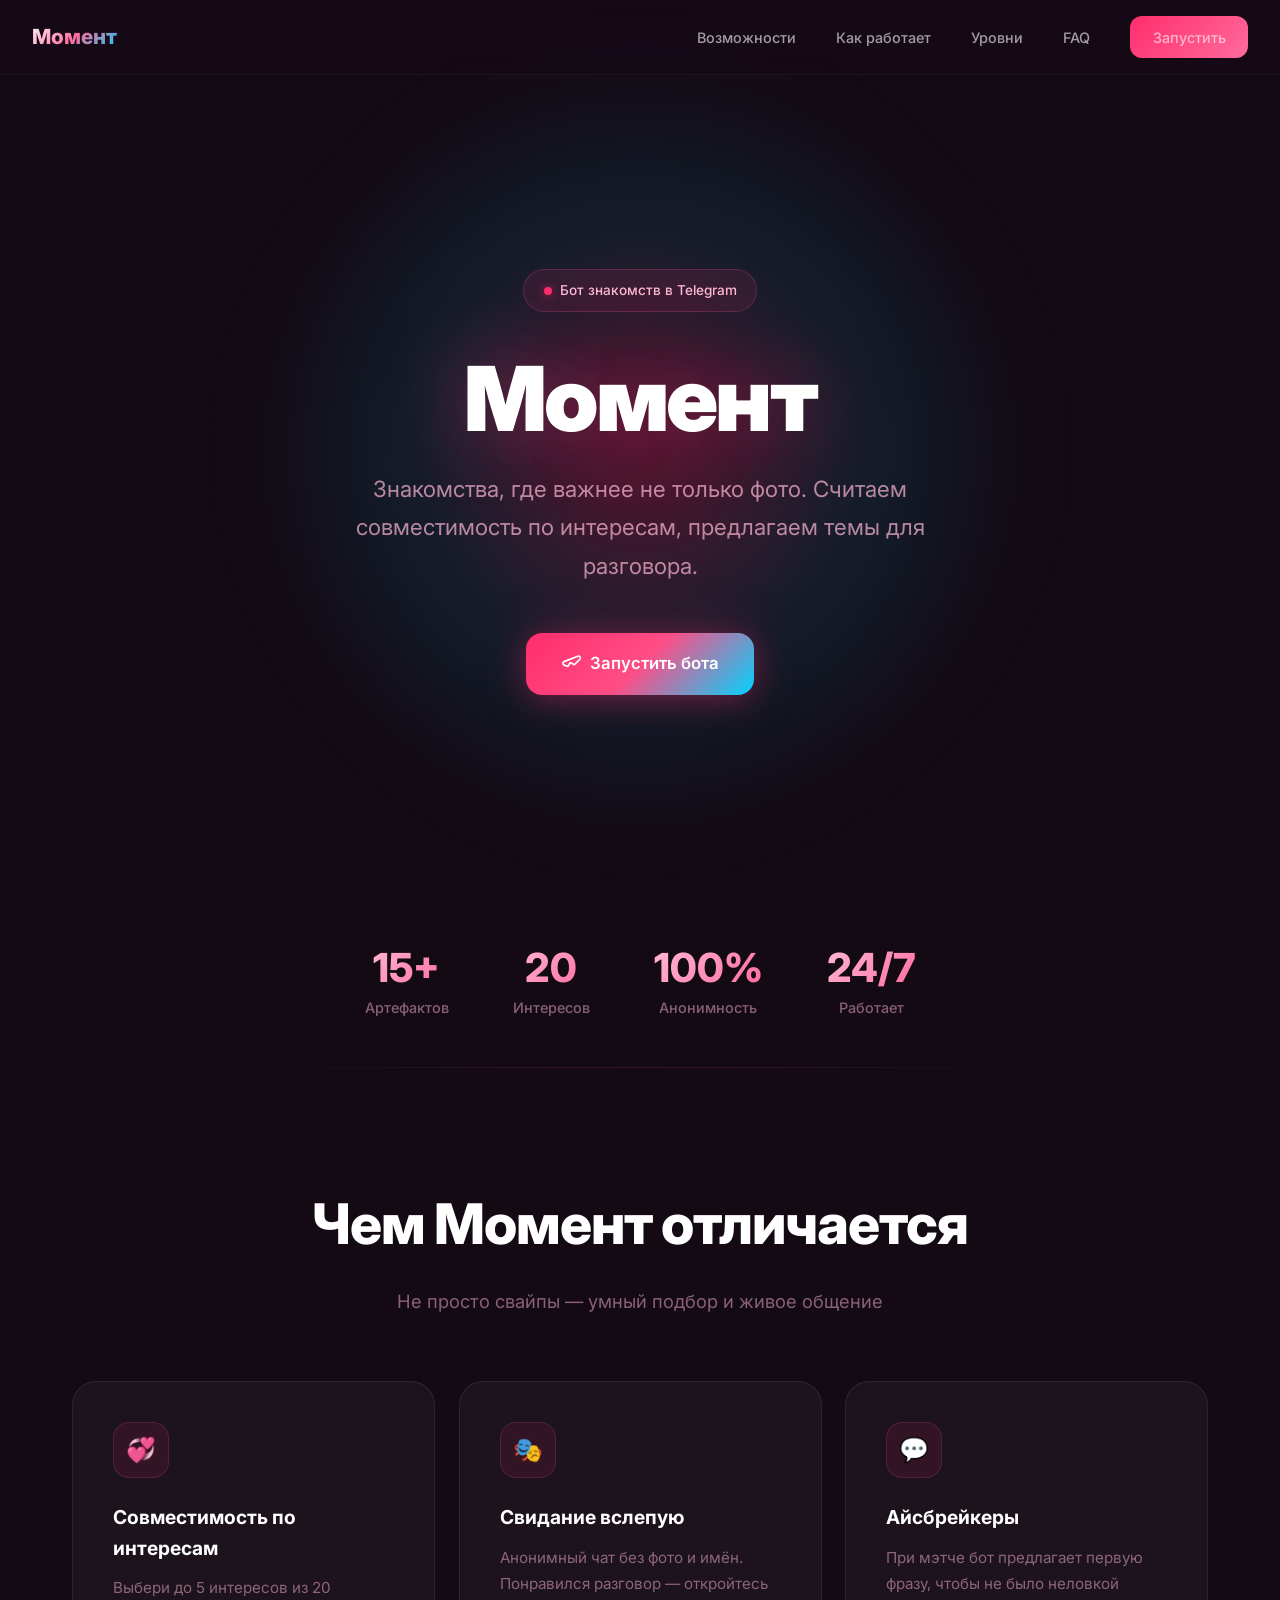
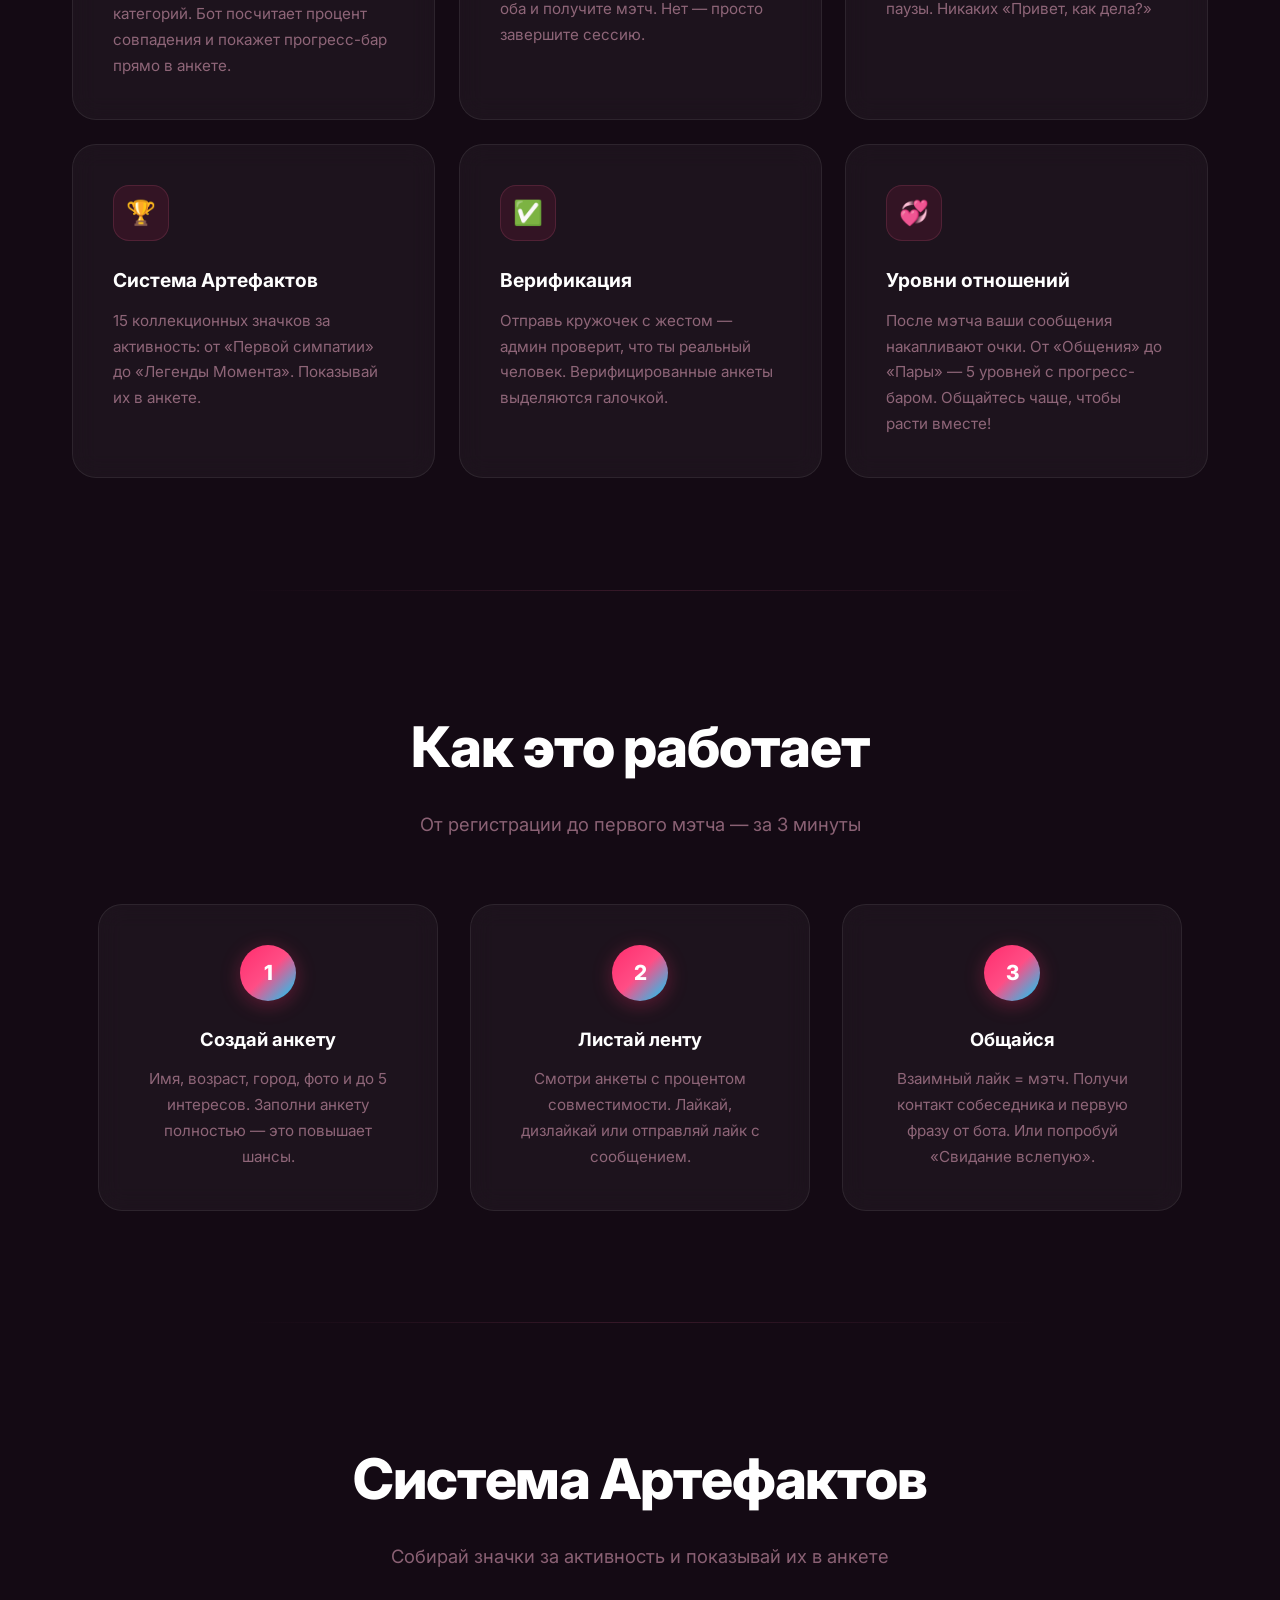
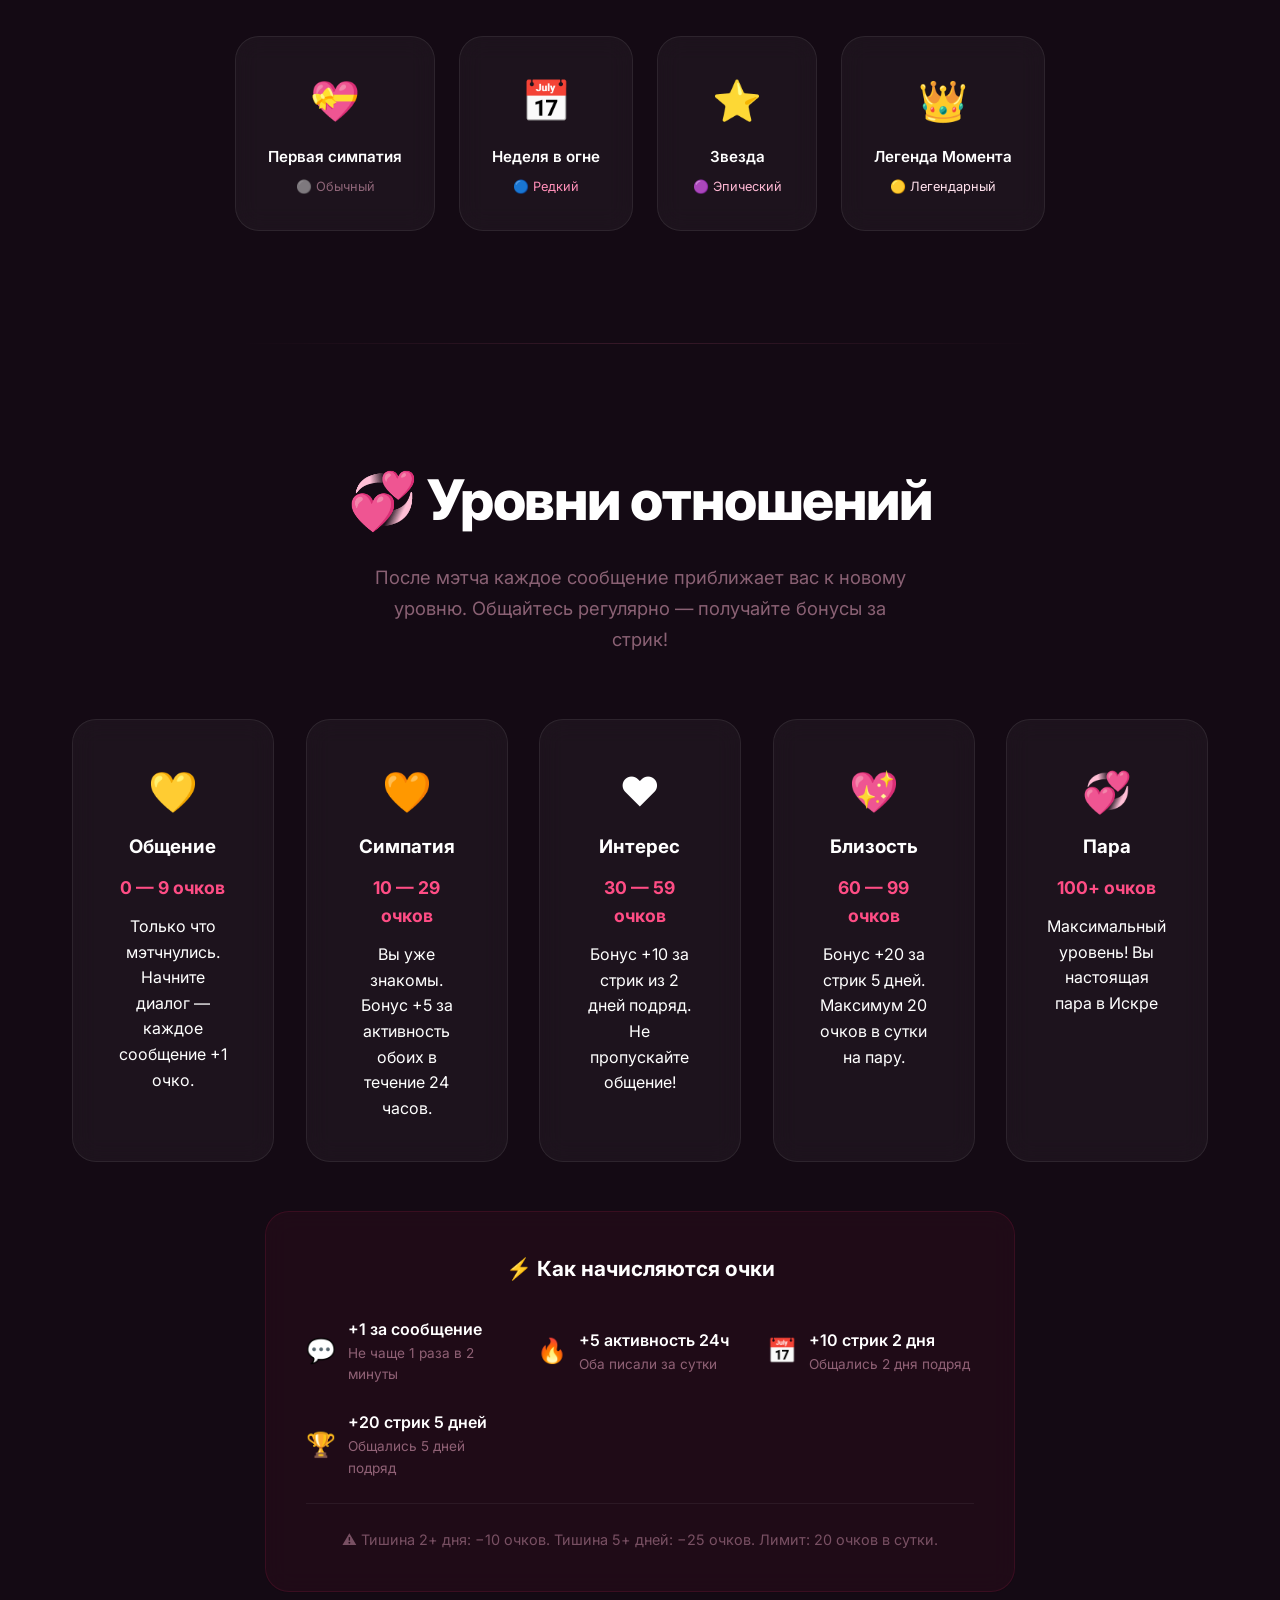
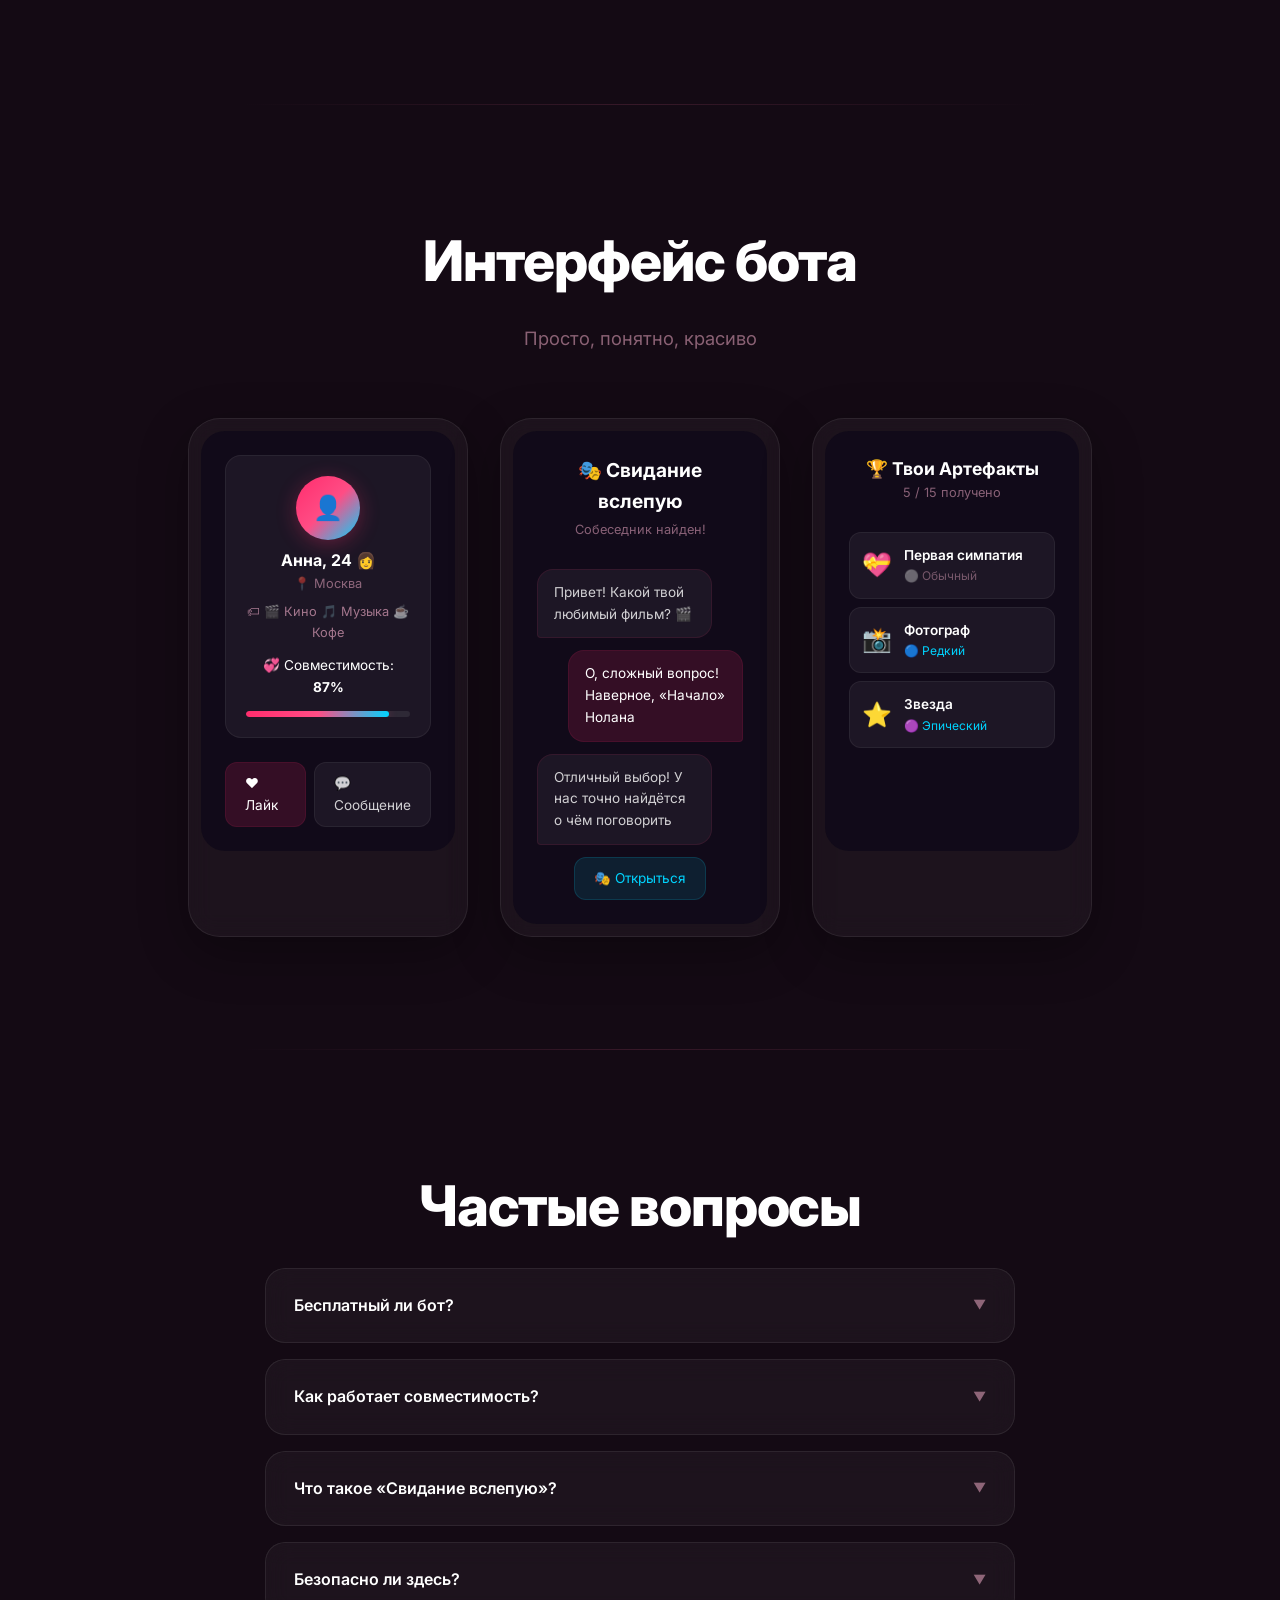
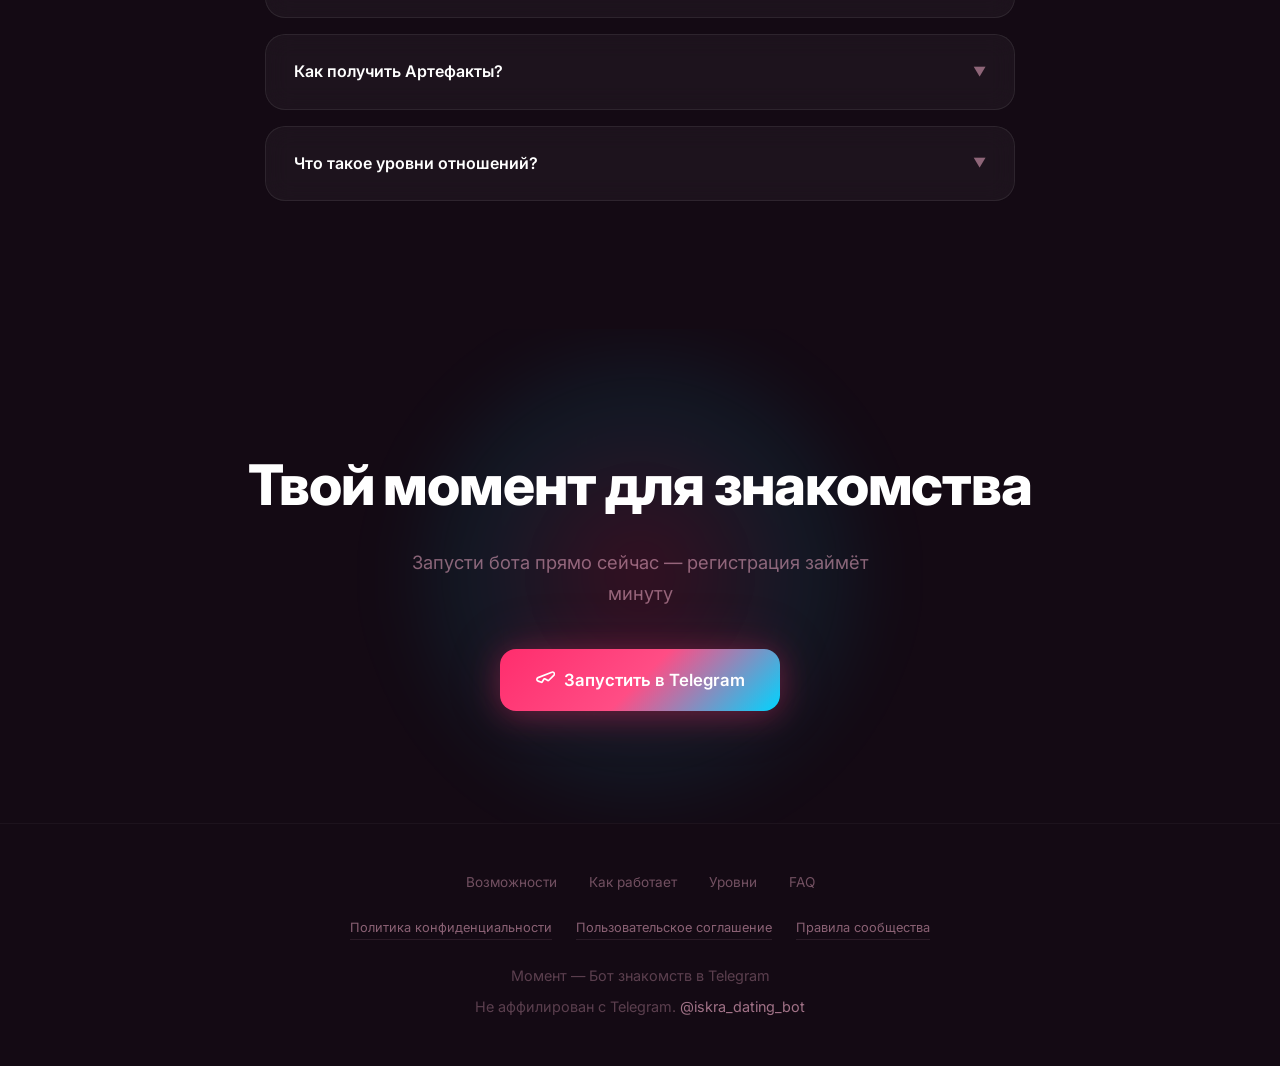
==== index.html @ 16ec2799 "Add files via upload" ====
<!DOCTYPE html>
<html lang="ru">
<head>
    <meta charset="UTF-8">
    <meta name="viewport" content="width=device-width, initial-scale=1.0">
    <title>Момент — Бот знакомств в Telegram</title>
    <link rel="preconnect" href="https://fonts.googleapis.com">
    <link href="https://fonts.googleapis.com/css2?family=Inter:wght@300;400;500;600;700;800;900&display=swap" rel="stylesheet">
    <style>
        * { margin: 0; padding: 0; box-sizing: border-box; }

        html { scroll-behavior: smooth; }

        body {
            font-family: 'Inter', -apple-system, BlinkMacSystemFont, sans-serif;
            background: #140a14;
            color: #fff;
            line-height: 1.6;
            overflow-x: hidden;
            -webkit-font-smoothing: antialiased;
            -moz-osx-font-smoothing: grayscale;
        }

        /* ===== NAVBAR ===== */
        .navbar {
            position: fixed;
            top: 0; left: 0; right: 0;
            z-index: 1000;
            padding: 1rem 2rem;
            display: flex;
            align-items: center;
            justify-content: space-between;
            backdrop-filter: blur(12px) saturate(180%);
            -webkit-backdrop-filter: blur(12px) saturate(180%);
            background: rgba(20, 10, 20, 0.6);
            border-bottom: 1px solid rgba(255,255,255,0.04);
            transition: all 0.4s ease;
        }
        .navbar.scrolled {
            background: rgba(20, 10, 20, 0.9);
        }
        .nav-logo {
            font-weight: 800;
            font-size: 1.3rem;
            background: linear-gradient(135deg, #fff 0%, #ff6b9d 50%, #00d4ff 100%);
            -webkit-background-clip: text;
            -webkit-text-fill-color: transparent;
            background-clip: text;
        }
        .nav-links {
            display: flex;
            gap: 2.5rem;
            align-items: center;
        }
        .nav-links a {
            color: rgba(255,255,255,0.6);
            text-decoration: none;
            font-size: 0.9rem;
            font-weight: 500;
            transition: color 0.3s ease;
            position: relative;
        }
        .nav-links a:hover {
            color: #ff6b9d;
        }
        .nav-links a::after {
            content: '';
            position: absolute;
            bottom: -4px; left: 0;
            width: 0; height: 1.5px;
            background: linear-gradient(90deg, #ff2d6d, #00d4ff);
            transition: width 0.3s ease;
        }
        .nav-links a:hover::after {
            width: 100%;
        }
        .nav-cta {
            padding: 0.6rem 1.4rem;
            border-radius: 12px;
            background: linear-gradient(135deg, #ff2d6d, #ff6b9d);
            color: #fff;
            font-weight: 600;
            font-size: 0.85rem;
            text-decoration: none;
            transition: all 0.3s ease;
            border: none;
        }
        .nav-cta:hover {
            transform: translateY(-1px);
            box-shadow: 0 4px 20px rgba(255,45,109,0.4);
        }

        /* ===== BACKGROUND ORBS ===== */
        /* ===== HERO ===== */
        .hero {
            min-height: 100vh;
            display: flex;
            flex-direction: column;
            align-items: center;
            justify-content: center;
            text-align: center;
            padding: 8rem 2rem 4rem;
            position: relative;
            z-index: 2;
        }
        .hero-glow {
            position: absolute;
            top: 50%; left: 50%;
            transform: translate(-50%, -50%);
            width: 800px; height: 800px;
            background: radial-gradient(circle, rgba(255,45,109,0.3) 0%, rgba(0,212,255,0.1) 40%, transparent 70%);
            filter: blur(40px);
            pointer-events: none;
            z-index: 0;
            animation: heroGlowPulse 8s ease-in-out infinite;
        }
        @keyframes heroGlowPulse {
            0%, 100% { opacity: 0.8; }
            50% { opacity: 1; }
        }
        .hero-content { position: relative; z-index: 1; max-width: 850px; }

        .badge {
            display: inline-flex;
            align-items: center;
            gap: 0.5rem;
            background: rgba(255,45,109,0.1);
            border: 1px solid rgba(255,107,157,0.2);
            color: #ffb8d4;
            padding: 0.6rem 1.2rem;
            border-radius: 100px;
            font-size: 0.85rem;
            font-weight: 500;
            margin-bottom: 2.5rem;
            animation: fadeInDown 0.8s ease;
            backdrop-filter: blur(10px);
        }
        .badge-dot {
            width: 8px; height: 8px;
            background: #ff2d6d;
            border-radius: 50%;
            animation: pulse 2s infinite;
            box-shadow: 0 0 10px rgba(255,45,109,0.6);
        }
        @keyframes pulse {
            0%, 100% { opacity: 1; transform: scale(1); }
            50% { opacity: 0.5; transform: scale(1.3); }
        }

        .hero h1 {
            font-size: clamp(3rem, 7vw, 6rem);
            font-weight: 900;
            line-height: 1.05;
            margin-bottom: 1.5rem;
            color: #fff;
            letter-spacing: -0.03em;
            animation: fadeInUp 0.8s ease 0.2s both;
            text-shadow: 0 0 80px rgba(255,45,109,0.4), 0 0 120px rgba(0,212,255,0.15);
        }
        .hero p {
            font-size: clamp(1.1rem, 2.5vw, 1.4rem);
            color: rgba(255,184,212,0.7);
            max-width: 600px;
            margin: 0 auto 3rem;
            animation: fadeInUp 0.8s ease 0.4s both;
            font-weight: 400;
            line-height: 1.7;
        }

        .cta-group {
            display: flex;
            gap: 1rem;
            justify-content: center;
            flex-wrap: wrap;
            animation: fadeInUp 0.8s ease 0.6s both;
        }

        .btn {
            display: inline-flex;
            align-items: center;
            gap: 0.6rem;
            padding: 1.1rem 2.2rem;
            border-radius: 16px;
            font-size: 1.05rem;
            font-weight: 600;
            text-decoration: none;
            transition: all 0.4s cubic-bezier(0.4, 0, 0.2, 1);
            cursor: pointer;
            border: none;
            position: relative;
            overflow: hidden;
        }
        .btn-primary {
            background: linear-gradient(135deg, #ff2d6d, #ff4d85, #00d4ff);
            color: #fff;
            box-shadow: 0 4px 30px rgba(255,45,109,0.3), 0 0 60px rgba(255,45,109,0.15);
        }
        .btn-primary:hover {
            transform: translateY(-3px) scale(1.02);
            box-shadow: 0 8px 40px rgba(255,45,109,0.5), 0 0 80px rgba(255,107,157,0.25), 0 0 120px rgba(255,143,184,0.1);
        }
        .btn-primary:active {
            transform: translateY(-1px) scale(0.98);
        }
        .btn-secondary {
            background: rgba(255,255,255,0.04);
            color: #fff;
            border: 1px solid rgba(255,255,255,0.08);
            backdrop-filter: blur(10px);
        }
        .btn-secondary:hover {
            background: rgba(255,45,109,0.1);
            border-color: rgba(255,45,109,0.25);
            transform: translateY(-2px);
            box-shadow: 0 4px 20px rgba(255,45,109,0.15);
        }

        /* ===== STATS BAR ===== */
        .stats-bar {
            display: flex;
            justify-content: center;
            gap: 4rem;
            padding: 3rem 2rem;
            position: relative;
            z-index: 2;
            flex-wrap: wrap;
        }
        .stat-item { text-align: center; }
        .stat-num {
            font-size: 2.5rem;
            font-weight: 800;
            color: #fff;
            line-height: 1;
            background: linear-gradient(135deg, #ffb8d4 0%, #ff6b9d 100%);
            -webkit-background-clip: text;
            -webkit-text-fill-color: transparent;
            background-clip: text;
        }
        .stat-label { 
            color: rgba(255,184,212,0.5); 
            font-size: 0.9rem; 
            margin-top: 0.5rem;
            font-weight: 500;
        }

        /* ===== SECTIONS ===== */
        .section {
            contain: layout style; 
            padding: 7rem 2rem; 
            max-width: 1200px; 
            margin: 0 auto; 
            position: relative;
            z-index: 2;
        }
        .section-divider {
            height: 1px;
            background: linear-gradient(90deg, transparent, rgba(255,107,157,0.15), transparent);
            margin: 0 auto;
            max-width: 800px;
        }

        .section-title {
            text-align: center;
            font-size: clamp(2rem, 4.5vw, 3.5rem);
            font-weight: 800;
            margin-bottom: 1rem;
            color: #fff;
            letter-spacing: -0.02em;
        }
        .section-subtitle {
            text-align: center;
            color: rgba(255,184,212,0.5);
            font-size: 1.15rem;
            max-width: 550px;
            margin: 0 auto 4rem;
            font-weight: 400;
            line-height: 1.7;
        }

        /* ===== FEATURE CARDS ===== */
        .features-grid {
            display: grid;
            grid-template-columns: repeat(auto-fit, minmax(320px, 1fr));
            gap: 1.5rem;
        }
        .feature-card {
            will-change: transform;
            transform: translateZ(0);
            background: rgba(255,255,255,0.04);
            border: 1px solid rgba(255,255,255,0.08);
            border-radius: 24px;
            padding: 2.5rem;
            transition: all 0.5s cubic-bezier(0.4, 0, 0.2, 1);
            backdrop-filter: blur(12px);
            -webkit-backdrop-filter: blur(12px);
            position: relative;
            overflow: hidden;
        }
        .feature-card::before {
            content: '';
            position: absolute;
            top: 0; left: 0; right: 0;
            height: 1px;
            background: linear-gradient(90deg, transparent, rgba(255,107,157,0.3), transparent);
            opacity: 0;
            transition: opacity 0.5s ease;
        }
        .feature-card:hover {
            background: rgba(255,255,255,0.06);
            border-color: rgba(255,107,157,0.2);
            transform: translateY(-8px);
            box-shadow: 0 12px 40px rgba(0,0,0,0.25);
        }
        .feature-card:hover::before {
            opacity: 1;
        }
        .feature-icon {
            width: 56px; height: 56px;
            border-radius: 16px;
            display: flex;
            align-items: center;
            justify-content: center;
            font-size: 1.5rem;
            margin-bottom: 1.5rem;
            background: rgba(255,45,109,0.1);
            border: 1px solid rgba(255,107,157,0.15);
        }
        .feature-card h3 {
            font-size: 1.2rem;
            font-weight: 700;
            margin-bottom: 0.75rem;
            color: #fff;
        }
        .feature-card p { 
            color: rgba(255,184,212,0.5); 
            font-size: 0.95rem; 
            line-height: 1.7;
        }

        /* ===== STEPS ===== */
        .steps {
            display: flex;
            gap: 2rem;
            justify-content: center;
            flex-wrap: wrap;
            margin-top: 2rem;
        }
        .step {
            will-change: transform;
            transform: translateZ(0);
            flex: 1;
            min-width: 280px;
            max-width: 340px;
            text-align: center;
            padding: 2.5rem;
            background: rgba(255,255,255,0.04);
            border: 1px solid rgba(255,255,255,0.08);
            border-radius: 24px;
            backdrop-filter: blur(12px);
            -webkit-backdrop-filter: blur(12px);
            transition: all 0.5s cubic-bezier(0.4, 0, 0.2, 1);
        }
        .step:hover {
            transform: translateY(-6px);
            border-color: rgba(255,107,157,0.2);
            box-shadow: 0 12px 40px rgba(0,0,0,0.2);
        }
        .step-num {
            width: 56px; height: 56px;
            border-radius: 50%;
            background: linear-gradient(135deg, #ff2d6d, #ff4d85, #00d4ff);
            display: flex;
            align-items: center;
            justify-content: center;
            font-weight: 800;
            font-size: 1.3rem;
            margin: 0 auto 1.5rem;
            color: #fff;
            box-shadow: 0 4px 20px rgba(255,45,109,0.3);
        }
        .step h3 { 
            font-size: 1.15rem; 
            margin-bottom: 0.75rem; 
            color: #fff;
            font-weight: 700;
        }
        .step p { 
            color: rgba(255,184,212,0.5); 
            font-size: 0.95rem;
            line-height: 1.7;
        }

        /* ===== BADGES SHOWCASE ===== */
        .badges-showcase {
            display: flex;
            gap: 1.5rem;
            justify-content: center;
            flex-wrap: wrap;
            margin-top: 2rem;
        }
        .badge-item {
            will-change: transform;
            transform: translateZ(0);
            background: rgba(255,255,255,0.04);
            border: 1px solid rgba(255,255,255,0.08);
            border-radius: 24px;
            padding: 2rem;
            text-align: center;
            min-width: 160px;
            transition: all 0.5s cubic-bezier(0.4, 0, 0.2, 1);
            backdrop-filter: blur(12px);
            -webkit-backdrop-filter: blur(12px);
        }
        .badge-item:hover { 
            transform: scale(1.05) translateY(-4px); 
            border-color: rgba(255,45,109,0.25);
            box-shadow: 0 10px 30px rgba(0,0,0,0.2);
        }
        .badge-emoji { font-size: 2.5rem; margin-bottom: 0.75rem; }
        .badge-name { font-weight: 600; font-size: 0.95rem; color: #fff; }
        .badge-rarity {
            font-size: 0.8rem;
            margin-top: 0.5rem;
        }
        .r-common { color: rgba(255,184,212,0.5); }
        .r-rare { color: #ff8fb8; }
        .r-epic { color: #ffb8d4; }
        .r-legendary { color: #ffe0ec; }

        /* ===== LEVELS CARDS ===== */
        .level-card {
            will-change: transform;
            transform: translateZ(0);
            background: rgba(255,255,255,0.04);
            border: 1px solid rgba(255,255,255,0.08);
            border-radius: 24px;
            padding: 2.5rem;
            text-align: center;
            flex: 1;
            min-width: 200px;
            max-width: 220px;
            backdrop-filter: blur(12px);
            -webkit-backdrop-filter: blur(12px);
            transition: all 0.5s cubic-bezier(0.4, 0, 0.2, 1);
        }
        .level-card:hover {
            transform: translateY(-6px);
            border-color: rgba(255,107,157,0.2);
            box-shadow: 0 12px 40px rgba(0,0,0,0.2);
        }
        .level-points {
            color: #ff4d85;
            font-weight: 700;
            font-size: 1.1rem;
            margin: 0.75rem 0;
        }

        /* ===== POINTS INFO BOX ===== */
        .points-box {
            max-width: 750px;
            margin: 3rem auto 0;
            background: rgba(255,45,109,0.05);
            border: 1px solid rgba(255,45,109,0.12);
            border-radius: 24px;
            padding: 2.5rem;
            backdrop-filter: blur(12px);
            -webkit-backdrop-filter: blur(12px);
        }
        .points-box h3 {
            text-align: center;
            margin-bottom: 2rem;
            color: #fff;
            font-size: 1.3rem;
        }
        .points-grid {
            display: grid;
            grid-template-columns: repeat(auto-fit, minmax(200px, 1fr));
            gap: 1.5rem;
        }
        .point-item {
            display: flex;
            align-items: center;
            gap: 0.75rem;
        }
        .point-item span { font-size: 1.5rem; }
        .point-item div div:first-child { font-weight: 600; color: #fff; }
        .point-item div div:last-child { color: rgba(255,184,212,0.5); font-size: 0.85rem; }
        .points-warning {
            margin-top: 1.5rem;
            padding-top: 1.5rem;
            border-top: 1px solid rgba(255,255,255,0.06);
            text-align: center;
            color: rgba(255,184,212,0.4);
            font-size: 0.9rem;
        }

        /* ===== SCREENSHOTS ===== */
        .screenshots {
            display: flex;
            gap: 2rem;
            justify-content: center;
            flex-wrap: wrap;
            margin-top: 3rem;
        }
        .phone-mockup {
            will-change: transform;
            transform: translateZ(0);
            width: 280px;
            background: rgba(255,255,255,0.04);
            border-radius: 32px;
            padding: 12px;
            border: 1px solid rgba(255,255,255,0.08);
            box-shadow: 0 16px 50px rgba(0,0,0,0.3);
            backdrop-filter: blur(12px);
            -webkit-backdrop-filter: blur(12px);
            transition: all 0.5s cubic-bezier(0.4, 0, 0.2, 1);
        }
        .phone-mockup:hover {
            transform: translateY(-10px);
            box-shadow: 0 20px 60px rgba(0,0,0,0.3);
        }
        .phone-screen {
            background: rgba(10,5,24,0.6);
            border-radius: 24px;
            padding: 1.5rem;
            min-height: 420px;
            display: flex;
            flex-direction: column;
            gap: 0.75rem;
        }
        .chat-bubble {
            background: rgba(255,45,109,0.15);
            border-radius: 16px 16px 4px 16px;
            padding: 0.75rem 1rem;
            font-size: 0.85rem;
            max-width: 85%;
            align-self: flex-end;
            color: #fff;
            border: 1px solid rgba(255,45,109,0.1);
        }
        .chat-bubble.in {
            background: rgba(255,255,255,0.05);
            border-radius: 16px 16px 16px 4px;
            align-self: flex-start;
            color: rgba(255,255,255,0.8);
        }
        .profile-card {
            background: rgba(255,255,255,0.05);
            border-radius: 16px;
            padding: 1.25rem;
            text-align: center;
            border: 1px solid rgba(255,255,255,0.06);
        }
        .profile-avatar {
            width: 64px; height: 64px;
            border-radius: 50%;
            background: linear-gradient(135deg, #ff2d6d, #ff4d85, #00d4ff);
            margin: 0 auto 0.5rem;
            display: flex;
            align-items: center;
            justify-content: center;
            font-size: 1.5rem;
            box-shadow: 0 4px 20px rgba(255,45,109,0.3);
        }
        .compat-bar {
            height: 6px;
            background: rgba(255,255,255,0.08);
            border-radius: 3px;
            margin-top: 0.75rem;
            overflow: hidden;
        }
        .compat-fill {
            height: 100%;
            width: 87%;
            background: linear-gradient(90deg, #ff2d6d, #ff4d85, #00d4ff);
            border-radius: 3px;
            box-shadow: 0 0 10px rgba(255,45,109,0.3);
        }

        /* ===== FAQ ===== */
        .faq-list { max-width: 750px; margin: 0 auto; }
        .faq-item {
            background: rgba(255,255,255,0.04);
            border: 1px solid rgba(255,255,255,0.08);
            border-radius: 20px;
            margin-bottom: 1rem;
            overflow: hidden;
            backdrop-filter: blur(12px);
            -webkit-backdrop-filter: blur(12px);
            transition: all 0.3s ease;
        }
        .faq-item:hover {
            border-color: rgba(255,107,157,0.15);
        }
        .faq-question {
            padding: 1.5rem 1.75rem;
            font-weight: 600;
            cursor: pointer;
            display: flex;
            justify-content: space-between;
            align-items: center;
            transition: all 0.3s ease;
            color: #fff;
            font-size: 1rem;
        }
        .faq-question:hover { 
            background: rgba(255,45,109,0.04); 
        }
        .faq-answer {
            padding: 0 1.75rem 1.5rem;
            color: rgba(255,184,212,0.5);
            font-size: 0.95rem;
            line-height: 1.7;
            display: none;
        }
        .faq-item.active .faq-answer { display: block; }
        .faq-item.active .faq-toggle { transform: rotate(180deg); }
        .faq-toggle { 
            transition: transform 0.4s cubic-bezier(0.4, 0, 0.2, 1); 
            font-size: 0.8rem;
            color: rgba(255,184,212,0.5);
        }

        /* ===== CTA SECTION ===== */
        .cta-section {
            text-align: center;
            padding: 7rem 2rem;
            position: relative;
            z-index: 2;
            overflow: hidden;
        }
        .cta-section::before {
            content: '';
            position: absolute;
            top: 50%; left: 50%;
            transform: translate(-50%, -50%);
            width: 600px; height: 600px;
            background: radial-gradient(circle, rgba(255,45,109,0.15) 0%, rgba(0,212,255,0.08) 40%, transparent 60%);
            filter: blur(30px);
            pointer-events: none;
            
        }
        
        .cta-section h2 {
            font-size: clamp(2rem, 4.5vw, 3.5rem);
            font-weight: 800;
            margin-bottom: 1rem;
            color: #fff;
            position: relative;
            z-index: 1;
            letter-spacing: -0.02em;
        }
        .cta-section p {
            color: rgba(255,184,212,0.5);
            font-size: 1.15rem;
            max-width: 500px;
            margin: 0 auto 2.5rem;
            position: relative;
            z-index: 1;
            line-height: 1.7;
        }

        /* ===== FOOTER ===== */
        footer {
            text-align: center;
            padding: 3rem 2rem;
            color: rgba(255,184,212,0.3);
            font-size: 0.9rem;
            position: relative;
            z-index: 2;
            border-top: 1px solid rgba(255,255,255,0.04);
        }
        footer a { 
            color: rgba(255,184,212,0.6); 
            text-decoration: none;
            transition: color 0.3s ease;
        }
        footer a:hover { color: #ff6b9d; }
        .footer-links {
            display: flex;
            justify-content: center;
            gap: 2rem;
            margin-bottom: 1.5rem;
            flex-wrap: wrap;
        }
        .footer-links a {
            color: rgba(255,184,212,0.4);
            text-decoration: none;
            font-size: 0.85rem;
            transition: color 0.3s ease;
        }
        .footer-links a:hover { color: #ff6b9d; }
        .footer-legal {
            display: flex;
            justify-content: center;
            gap: 1.5rem;
            margin-bottom: 1.5rem;
            flex-wrap: wrap;
        }
        .footer-legal a {
            color: rgba(255,184,212,0.5);
            text-decoration: none;
            font-size: 0.8rem;
            transition: color 0.3s ease;
            border-bottom: 1px solid rgba(255,184,212,0.1);
        }
        .footer-legal a:hover {
            color: #ff6b9d;
            border-bottom-color: rgba(255,107,157,0.4);
        }

        /* ===== ANIMATIONS ===== */
        @keyframes fadeInUp {
            from { opacity: 0; transform: translateY(40px); }
            to { opacity: 1; transform: translateY(0); }
        }
        @keyframes fadeInDown {
            from { opacity: 0; transform: translateY(-30px); }
            to { opacity: 1; transform: translateY(0); }
        }

        /* Scroll reveal */
        .reveal {
            opacity: 0;
            transform: translateY(40px);
            transition: opacity 0.5s ease, transform 0.5s ease;
        }
        .reveal.visible {
            opacity: 1;
            transform: translateY(0);
        }

        /* ===== RESPONSIVE ===== */
        @media (max-width: 768px) {
            .navbar { padding: 0.8rem 1rem; }
            .nav-links { display: none; }
            .stats-bar { gap: 2rem; padding: 2rem 1rem; }
            .stat-num { font-size: 2rem; }
            .steps { flex-direction: column; align-items: center; }
            .step {
            will-change: transform;
            transform: translateZ(0); max-width: 100%; min-width: auto; width: 100%; }
            .section {
            contain: layout style; padding: 4rem 1.5rem; }
            .features-grid { grid-template-columns: 1fr; }
            .hero { padding: 7rem 1.5rem 3rem; }
        }
    </style>
</head>
<body>

    <!-- Background Effects -->




        
    <!-- Navbar -->
    <nav class="navbar">
        <div class="nav-logo">Момент</div>
        <div class="nav-links">
            <a href="#features">Возможности</a>
            <a href="#how-it-works">Как работает</a>
            <a href="#levels">Уровни</a>
            <a href="#faq">FAQ</a>
            <a href="https://t.me/iskraa777_bot" class="nav-cta" target="_blank">Запустить</a>
        </div>
    </nav>

    <!-- Hero -->
    <section class="hero">
        <div class="hero-glow"></div>
        <div class="hero-content">
            <div class="badge">
                <span class="badge-dot"></span>
                Бот знакомств в Telegram
            </div>
            <h1>Момент</h1>
            <p>Знакомства, где важнее не только фото. Считаем совместимость по интересам, предлагаем темы для разговора.</p>
            <div class="cta-group">
                <a href="https://t.me/iskraa777_bot" class="btn btn-primary" target="_blank">
                    <svg width="20" height="20" viewBox="0 0 24 24" fill="none" stroke="currentColor" stroke-width="2" stroke-linecap="round" stroke-linejoin="round"><path d="M21.198 2.433a2.242 2.242 0 0 0-1.022.215l-16.5 6.498a2.25 2.25 0 0 0 .111 4.236l3.888 1.354a.75.75 0 0 0 .888-.296l2.208-3.622a.75.75 0 0 1 1.043-.233l3.62 2.088a.75.75 0 0 0 .888-.088l6.498-6.498a2.25 2.25 0 0 0-1.636-3.674z"/></svg>
                    Запустить бота
                </a>
            </div>
        </div>
    </section>

    <!-- Stats -->
    <div class="stats-bar">
        <div class="stat-item reveal">
            <div class="stat-num">15+</div>
            <div class="stat-label">Артефактов</div>
        </div>
        <div class="stat-item reveal">
            <div class="stat-num">20</div>
            <div class="stat-label">Интересов</div>
        </div>
        <div class="stat-item reveal">
            <div class="stat-num">100%</div>
            <div class="stat-label">Анонимность</div>
        </div>
        <div class="stat-item reveal">
            <div class="stat-num">24/7</div>
            <div class="stat-label">Работает</div>
        </div>
    </div>

    <div class="section-divider"></div>

    <!-- Features -->
    <section class="section" id="features">
        <h2 class="section-title reveal">Чем Момент отличается</h2>
        <p class="section-subtitle reveal">Не просто свайпы — умный подбор и живое общение</p>
        <div class="features-grid">
            <div class="feature-card reveal">
                <div class="feature-icon">💞</div>
                <h3>Совместимость по интересам</h3>
                <p>Выбери до 5 интересов из 20 категорий. Бот посчитает процент совпадения и покажет прогресс-бар прямо в анкете.</p>
            </div>
            <div class="feature-card reveal">
                <div class="feature-icon">🎭</div>
                <h3>Свидание вслепую</h3>
                <p>Анонимный чат без фото и имён. Понравился разговор — откройтесь оба и получите мэтч. Нет — просто завершите сессию.</p>
            </div>
            <div class="feature-card reveal">
                <div class="feature-icon">💬</div>
                <h3>Айсбрейкеры</h3>
                <p>При мэтче бот предлагает первую фразу, чтобы не было неловкой паузы. Никаких «Привет, как дела?»</p>
            </div>
            <div class="feature-card reveal">
                <div class="feature-icon">🏆</div>
                <h3>Система Артефактов</h3>
                <p>15 коллекционных значков за активность: от «Первой симпатии» до «Легенды Момента». Показывай их в анкете.</p>
            </div>
            <div class="feature-card reveal">
                <div class="feature-icon">✅</div>
                <h3>Верификация</h3>
                <p>Отправь кружочек с жестом — админ проверит, что ты реальный человек. Верифицированные анкеты выделяются галочкой.</p>
            </div>
            <div class="feature-card reveal">
                <div class="feature-icon">💞</div>
                <h3>Уровни отношений</h3>
                <p>После мэтча ваши сообщения накапливают очки. От «Общения» до «Пары» — 5 уровней с прогресс-баром. Общайтесь чаще, чтобы расти вместе!</p>
            </div>
        </div>
    </section>

    <div class="section-divider"></div>

    <!-- How it works -->
    <section class="section" id="how-it-works">
        <h2 class="section-title reveal">Как это работает</h2>
        <p class="section-subtitle reveal">От регистрации до первого мэтча — за 3 минуты</p>
        <div class="steps">
            <div class="step reveal">
                <div class="step-num">1</div>
                <h3>Создай анкету</h3>
                <p>Имя, возраст, город, фото и до 5 интересов. Заполни анкету полностью — это повышает шансы.</p>
            </div>
            <div class="step reveal">
                <div class="step-num">2</div>
                <h3>Листай ленту</h3>
                <p>Смотри анкеты с процентом совместимости. Лайкай, дизлайкай или отправляй лайк с сообщением.</p>
            </div>
            <div class="step reveal">
                <div class="step-num">3</div>
                <h3>Общайся</h3>
                <p>Взаимный лайк = мэтч. Получи контакт собеседника и первую фразу от бота. Или попробуй «Свидание вслепую».</p>
            </div>
        </div>
    </section>

    <div class="section-divider"></div>

    <!-- Badges -->
    <section class="section">
        <h2 class="section-title reveal">Система Артефактов</h2>
        <p class="section-subtitle reveal">Собирай значки за активность и показывай их в анкете</p>
        <div class="badges-showcase reveal">
            <div class="badge-item">
                <div class="badge-emoji">💝</div>
                <div class="badge-name">Первая симпатия</div>
                <div class="badge-rarity r-common">⚪ Обычный</div>
            </div>
            <div class="badge-item">
                <div class="badge-emoji">📅</div>
                <div class="badge-name">Неделя в огне</div>
                <div class="badge-rarity r-rare">🔵 Редкий</div>
            </div>
            <div class="badge-item">
                <div class="badge-emoji">⭐</div>
                <div class="badge-name">Звезда</div>
                <div class="badge-rarity r-epic">🟣 Эпический</div>
            </div>
            <div class="badge-item">
                <div class="badge-emoji">👑</div>
                <div class="badge-name">Легенда Момента</div>
                <div class="badge-rarity r-legendary">🟡 Легендарный</div>
            </div>
        </div>
    </section>

    <div class="section-divider"></div>

    <!-- Уровни отношений -->
    <section class="section" id="levels">
        <h2 class="section-title reveal">💞 Уровни отношений</h2>
        <p class="section-subtitle reveal">После мэтча каждое сообщение приближает вас к новому уровню. Общайтесь регулярно — получайте бонусы за стрик!</p>

        <div class="steps" style="margin-top: 3rem;">
            <div class="level-card reveal">
                <div style="font-size: 2.5rem; margin-bottom: 0.5rem;">💛</div>
                <h3>Общение</h3>
                <div class="level-points">0 — 9 очков</div>
                <p>Только что мэтчнулись. Начните диалог — каждое сообщение +1 очко.</p>
            </div>
            <div class="level-card reveal">
                <div style="font-size: 2.5rem; margin-bottom: 0.5rem;">🧡</div>
                <h3>Симпатия</h3>
                <div class="level-points">10 — 29 очков</div>
                <p>Вы уже знакомы. Бонус +5 за активность обоих в течение 24 часов.</p>
            </div>
            <div class="level-card reveal">
                <div style="font-size: 2.5rem; margin-bottom: 0.5rem;">❤️</div>
                <h3>Интерес</h3>
                <div class="level-points">30 — 59 очков</div>
                <p>Бонус +10 за стрик из 2 дней подряд. Не пропускайте общение!</p>
            </div>
            <div class="level-card reveal">
                <div style="font-size: 2.5rem; margin-bottom: 0.5rem;">💖</div>
                <h3>Близость</h3>
                <div class="level-points">60 — 99 очков</div>
                <p>Бонус +20 за стрик 5 дней. Максимум 20 очков в сутки на пару.</p>
            </div>
            <div class="level-card reveal">
                <div style="font-size: 2.5rem; margin-bottom: 0.5rem;">💞</div>
                <h3>Пара</h3>
                <div class="level-points">100+ очков</div>
                <p>Максимальный уровень! Вы настоящая пара в Искре</p>
            </div>
        </div>

        <div class="points-box reveal">
            <h3>⚡ Как начисляются очки</h3>
            <div class="points-grid">
                <div class="point-item">
                    <span>💬</span>
                    <div>
                        <div>+1 за сообщение</div>
                        <div>Не чаще 1 раза в 2 минуты</div>
                    </div>
                </div>
                <div class="point-item">
                    <span>🔥</span>
                    <div>
                        <div>+5 активность 24ч</div>
                        <div>Оба писали за сутки</div>
                    </div>
                </div>
                <div class="point-item">
                    <span>📅</span>
                    <div>
                        <div>+10 стрик 2 дня</div>
                        <div>Общались 2 дня подряд</div>
                    </div>
                </div>
                <div class="point-item">
                    <span>🏆</span>
                    <div>
                        <div>+20 стрик 5 дней</div>
                        <div>Общались 5 дней подряд</div>
                    </div>
                </div>
            </div>
            <div class="points-warning">
                ⚠️ Тишина 2+ дня: −10 очков. Тишина 5+ дней: −25 очков. Лимит: 20 очков в сутки.
            </div>
        </div>
    </section>

    <div class="section-divider"></div>

    <!-- Interface Preview -->
    <section class="section">
        <h2 class="section-title reveal">Интерфейс бота</h2>
        <p class="section-subtitle reveal">Просто, понятно, красиво</p>
        <div class="screenshots reveal">
            <div class="phone-mockup">
                <div class="phone-screen">
                    <div class="profile-card">
                        <div class="profile-avatar">👤</div>
                        <div style="font-weight:700; color:#fff;">Анна, 24 👩</div>
                        <div style="color:rgba(255,184,212,0.5);font-size:0.8rem;">📍 Москва</div>
                        <div style="margin-top:0.5rem;font-size:0.8rem; color:rgba(255,184,212,0.6);">🏷 🎬 Кино 🎵 Музыка ☕ Кофе</div>
                        <div style="margin-top:0.75rem;font-size:0.85rem; color:#fff;">💞 Совместимость: <b>87%</b></div>
                        <div class="compat-bar"><div class="compat-fill"></div></div>
                    </div>
                    <div style="display:flex;gap:0.5rem;justify-content:center;margin-top:auto;">
                        <span style="background:rgba(255,45,109,0.15);padding:0.6rem 1.2rem;border-radius:12px;font-size:0.85rem; color:#fff; border:1px solid rgba(255,45,109,0.1);">❤️ Лайк</span>
                        <span style="background:rgba(255,255,255,0.05);padding:0.6rem 1.2rem;border-radius:12px;font-size:0.85rem; color:rgba(255,255,255,0.8); border:1px solid rgba(255,255,255,0.06);">💬 Сообщение</span>
                    </div>
                </div>
            </div>
            <div class="phone-mockup">
                <div class="phone-screen">
                    <div style="text-align:center;margin-bottom:1rem;">
                        <div style="font-size:1.2rem;font-weight:700; color:#fff;">🎭 Свидание вслепую</div>
                        <div style="color:rgba(255,184,212,0.5);font-size:0.8rem;margin-top:0.25rem;">Собеседник найден!</div>
                    </div>
                    <div class="chat-bubble in">Привет! Какой твой любимый фильм? 🎬</div>
                    <div class="chat-bubble">О, сложный вопрос! Наверное, «Начало» Нолана</div>
                    <div class="chat-bubble in">Отличный выбор! У нас точно найдётся о чём поговорить</div>
                    <div style="display:flex;gap:0.5rem;justify-content:center;margin-top:auto;">
                        <span style="background:rgba(0,212,255,0.1);color:#00d4ff;padding:0.6rem 1.2rem;border-radius:12px;font-size:0.85rem; border:1px solid rgba(0,212,255,0.15);">🎭 Открыться</span>
                    </div>
                </div>
            </div>
            <div class="phone-mockup">
                <div class="phone-screen">
                    <div style="text-align:center;margin-bottom:1rem;">
                        <div style="font-size:1.1rem;font-weight:700; color:#fff;">🏆 Твои Артефакты</div>
                        <div style="color:rgba(255,184,212,0.5);font-size:0.8rem;">5 / 15 получено</div>
                    </div>
                    <div style="display:flex;flex-direction:column;gap:0.5rem;">
                        <div style="background:rgba(255,255,255,0.05);padding:0.75rem;border-radius:12px;display:flex;align-items:center;gap:0.75rem; border:1px solid rgba(255,255,255,0.06);">
                            <span style="font-size:1.5rem;">💝</span>
                            <div>
                                <div style="font-weight:600;font-size:0.85rem; color:#fff;">Первая симпатия</div>
                                <div style="color:rgba(255,184,212,0.4);font-size:0.75rem;">⚪ Обычный</div>
                            </div>
                        </div>
                        <div style="background:rgba(255,255,255,0.05);padding:0.75rem;border-radius:12px;display:flex;align-items:center;gap:0.75rem; border:1px solid rgba(255,255,255,0.06);">
                            <span style="font-size:1.5rem;">📸</span>
                            <div>
                                <div style="font-weight:600;font-size:0.85rem; color:#fff;">Фотограф</div>
                                <div style="color:#00d4ff;font-size:0.75rem;">🔵 Редкий</div>
                            </div>
                        </div>
                        <div style="background:rgba(255,255,255,0.05);padding:0.75rem;border-radius:12px;display:flex;align-items:center;gap:0.75rem; border:1px solid rgba(255,255,255,0.06);">
                            <span style="font-size:1.5rem;">⭐</span>
                            <div>
                                <div style="font-weight:600;font-size:0.85rem; color:#fff;">Звезда</div>
                                <div style="color:#00d4ff;font-size:0.75rem;">🟣 Эпический</div>
                            </div>
                        </div>
                    </div>
                </div>
            </div>
        </div>
    </section>

    <div class="section-divider"></div>

    <!-- FAQ -->
    <section class="section" id="faq">
        <h2 class="section-title reveal">Частые вопросы</h2>
        <div class="faq-list reveal">
            <div class="faq-item">
                <div class="faq-question" onclick="this.parentElement.classList.toggle('active')">
                    Бесплатный ли бот?
                    <span class="faq-toggle">▼</span>
                </div>
                <div class="faq-answer">Да, базовый функционал полностью бесплатный. Листай анкеты, ставь лайки, общайся в анонимном чате — всё это доступно сразу после регистрации.</div>
            </div>
            <div class="faq-item">
                <div class="faq-question" onclick="this.parentElement.classList.toggle('active')">
                    Как работает совместимость?
                    <span class="faq-toggle">▼</span>
                </div>
                <div class="faq-answer">Алгоритм сравнивает ваши интересы по индексу Жаккара и добавляет бонус за 3+ совпадения. Результат — процент от 35 до 99%, который виден в каждой анкете.</div>
            </div>
            <div class="faq-item">
                <div class="faq-question" onclick="this.parentElement.classList.toggle('active')">
                    Что такое «Свидание вслепую»?
                    <span class="faq-toggle">▼</span>
                </div>
                <div class="faq-answer">Это анонимный чат, где вы общаетесь без фото и имён. Если оба нажмёте «Открыться» — увидите анкеты друг друга и попадёте в мэтчи. Если нет — просто завершите сессию.</div>
            </div>
            <div class="faq-item">
                <div class="faq-question" onclick="this.parentElement.classList.toggle('active')">
                    Безопасно ли здесь?
                    <span class="faq-toggle">▼</span>
                </div>
                <div class="faq-answer">Есть система жалоб: после 5 жалоб на пользователя он автоматически банится. Также работает верификация через видео-жест, чтобы отсеять фейки.</div>
            </div>
            <div class="faq-item">
                <div class="faq-question" onclick="this.parentElement.classList.toggle('active')">
                    Как получить Артефакты?
                    <span class="faq-toggle">▼</span>
                </div>
                <div class="faq-answer">Артефакты выдаются автоматически за достижения: первый лайк, первый мэтч, 7 дней активности подряд, 50 мэтчей и т.д. Всего 15 значков разной редкости.</div>
            </div>
            <div class="faq-item">
                <div class="faq-question" onclick="this.parentElement.classList.toggle('active')">
                    Что такое уровни отношений?
                    <span class="faq-toggle">▼</span>
                </div>
                <div class="faq-answer">После мэтча вы и ваш партнёр начинаете накапливать очки за сообщения. 5 уровней: от 💛 Симпатии (0 очков) до 💞 Пары (100+). Бонусы за ежедневное общение, штрафы за тишину. Максимум 20 очков в сутки. Уровень показывается в списке мэтчей по кнопке «💞 Уровень отношений».</div>
            </div>
        </div>
    </section>

    <!-- CTA -->
    <section class="cta-section">
        <h2 class="reveal">Твой момент для знакомства</h2>
        <p class="reveal">Запусти бота прямо сейчас — регистрация займёт минуту</p>
        <div class="cta-group reveal">
            <a href="https://t.me/iskraa777_bot" class="btn btn-primary" target="_blank">
                <svg width="20" height="20" viewBox="0 0 24 24" fill="none" stroke="currentColor" stroke-width="2" stroke-linecap="round" stroke-linejoin="round"><path d="M21.198 2.433a2.242 2.242 0 0 0-1.022.215l-16.5 6.498a2.25 2.25 0 0 0 .111 4.236l3.888 1.354a.75.75 0 0 0 .888-.296l2.208-3.622a.75.75 0 0 1 1.043-.233l3.62 2.088a.75.75 0 0 0 .888-.088l6.498-6.498a2.25 2.25 0 0 0-1.636-3.674z"/></svg>
                Запустить в Telegram
            </a>
        </div>
    </section>

    <!-- Footer -->
    <footer>
        <div class="footer-links">
            <a href="#features">Возможности</a>
            <a href="#how-it-works">Как работает</a>
            <a href="#levels">Уровни</a>
            <a href="#faq">FAQ</a>
        </div>
        <div class="footer-legal">
            <a href="https://momento777.vercel.app/privacy.html">Политика конфиденциальности</a>
            <a href="https://momento777.vercel.app/terms.html">Пользовательское соглашение</a>
            <a href="https://momento777.vercel.app/community.html">Правила сообщества</a>
        </div>
        <p>Момент — Бот знакомств в Telegram</p>
        <p style="margin-top:0.5rem;">Не аффилирован с Telegram. <a href="https://t.me/iskraa777_bot" target="_blank">@iskra_dating_bot</a></p>
    </footer>

    <script>
        // Scroll reveal
        const observer = new IntersectionObserver((entries) => {
            entries.forEach(entry => {
                if (entry.isIntersecting) {
                    entry.target.classList.add('visible');
                }
            });
        }, { threshold: 0.1 });

        document.querySelectorAll('.reveal').forEach(el => observer.observe(el));

        // Navbar scroll effect
        window.addEventListener('scroll', () => {
            const navbar = document.querySelector('.navbar');
            if (window.scrollY > 50) {
                navbar.classList.add('scrolled');
            } else {
                navbar.classList.remove('scrolled');
            }
        });
    </script>
</body>
    </html>
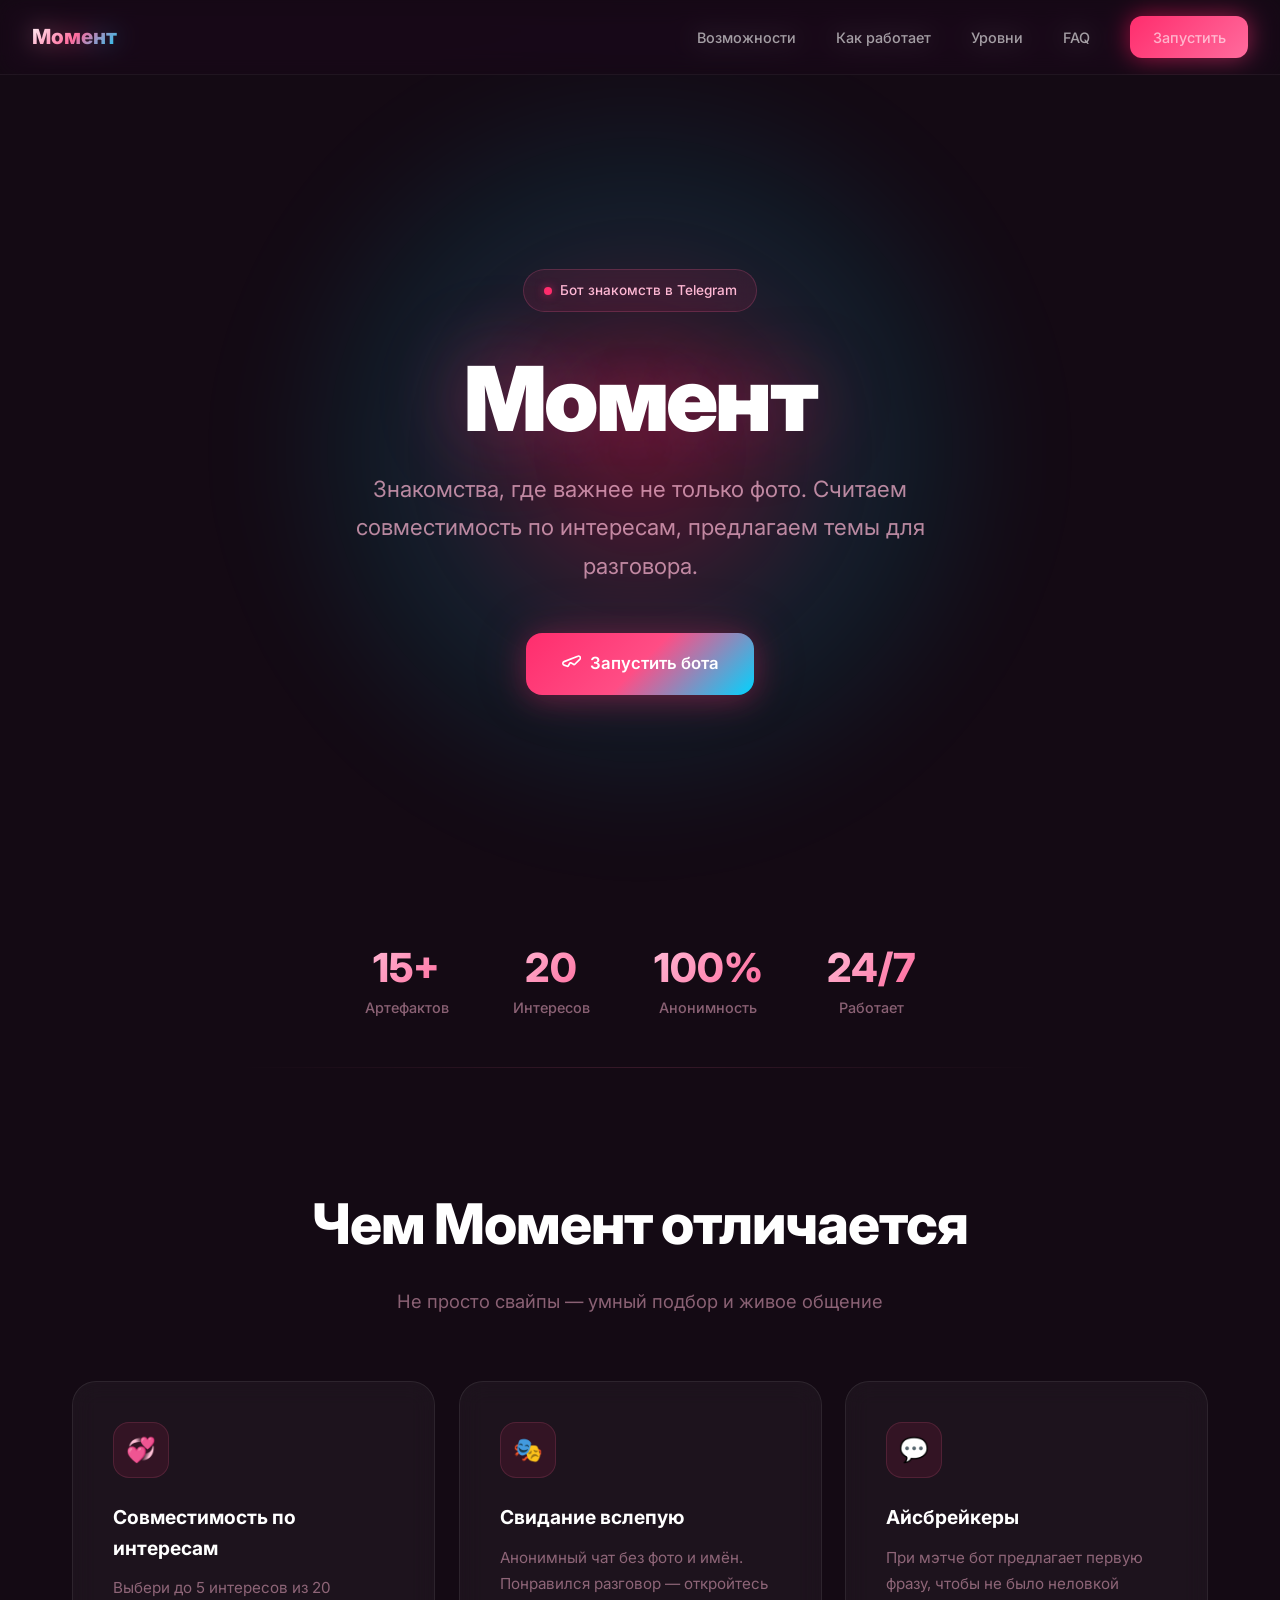
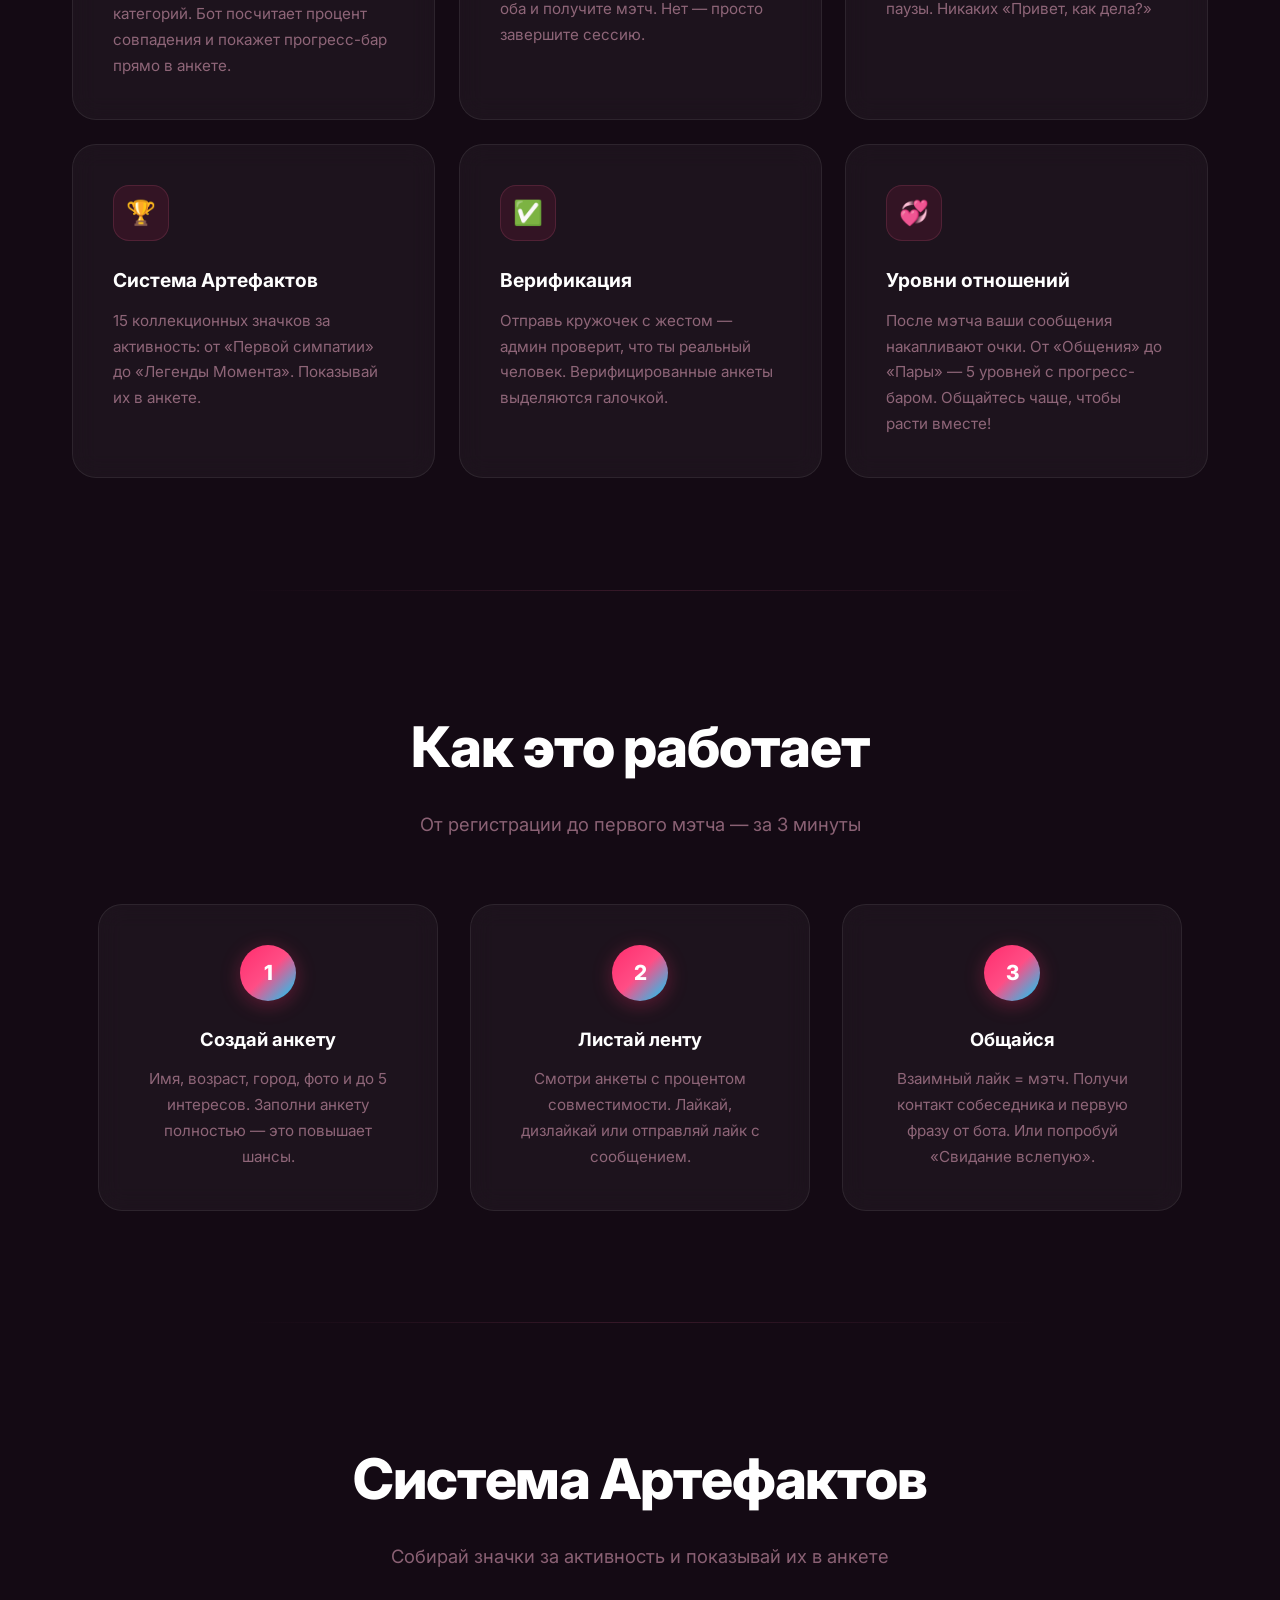
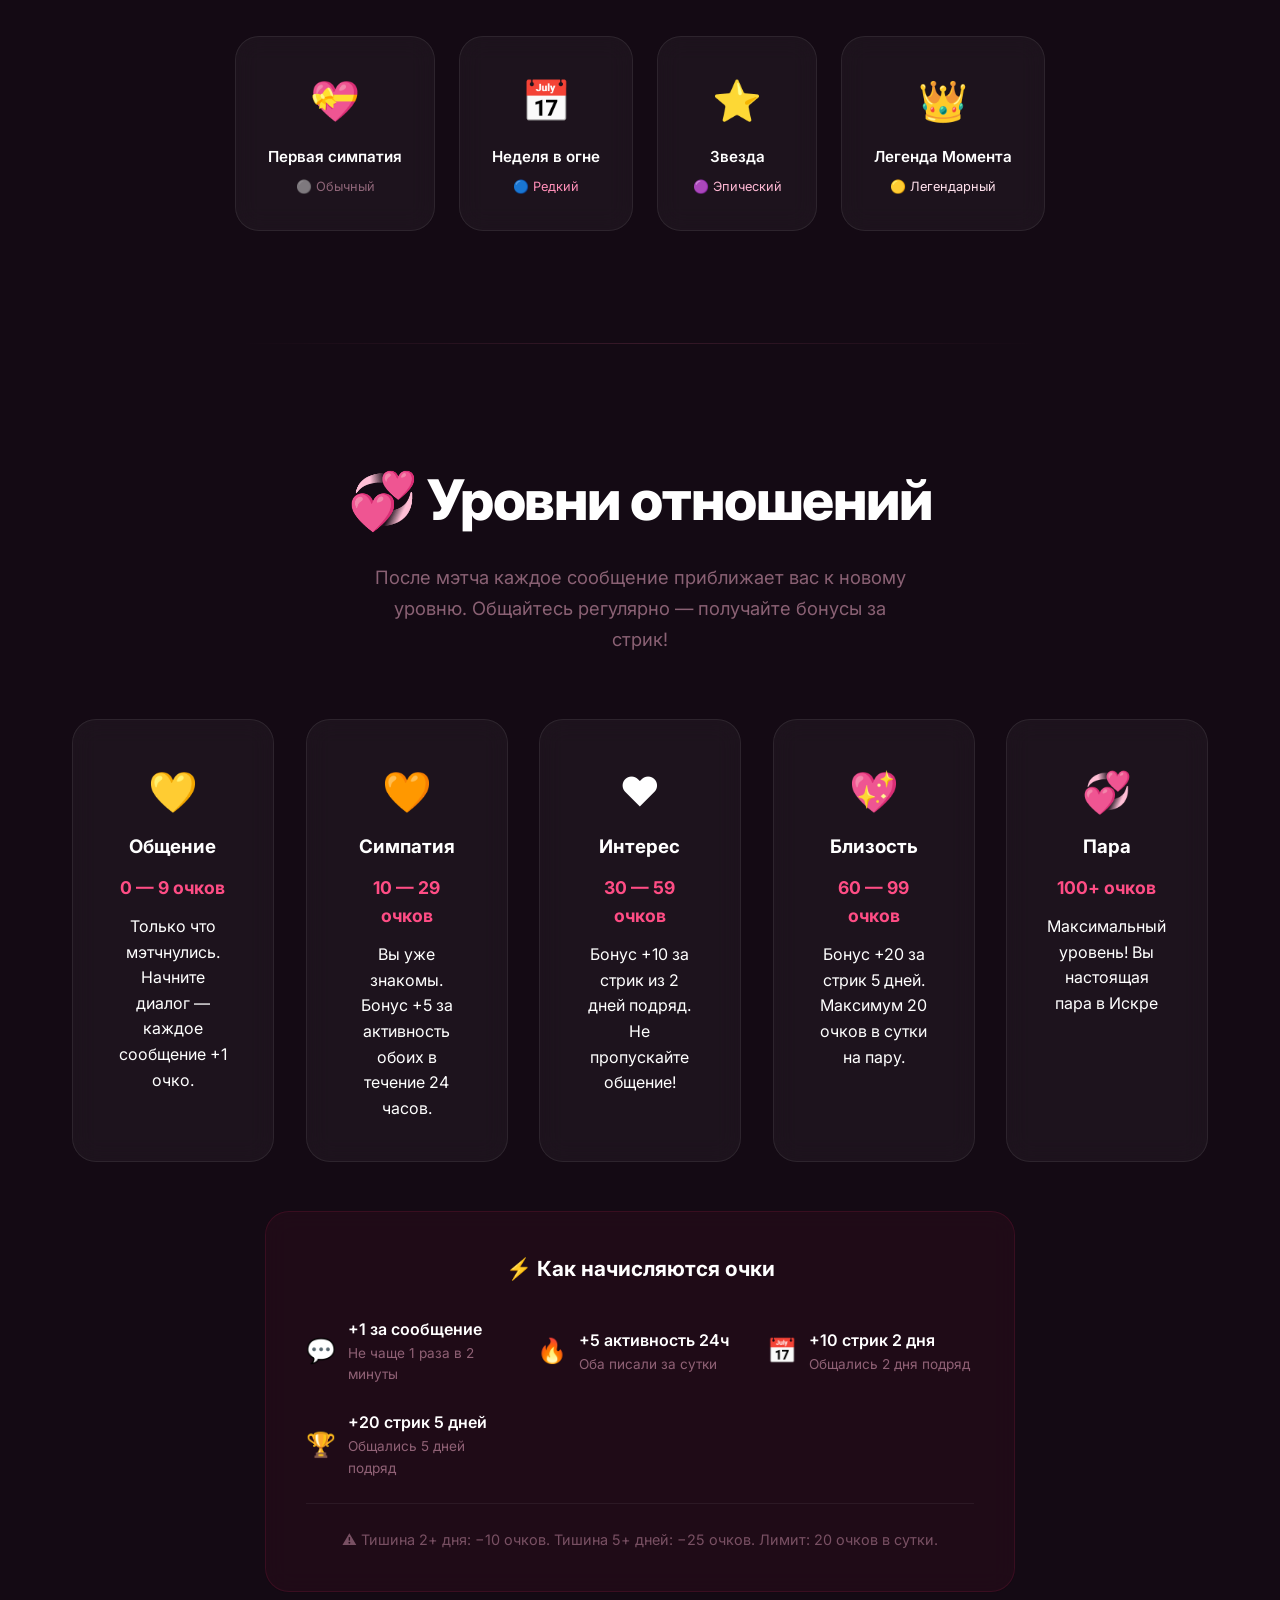
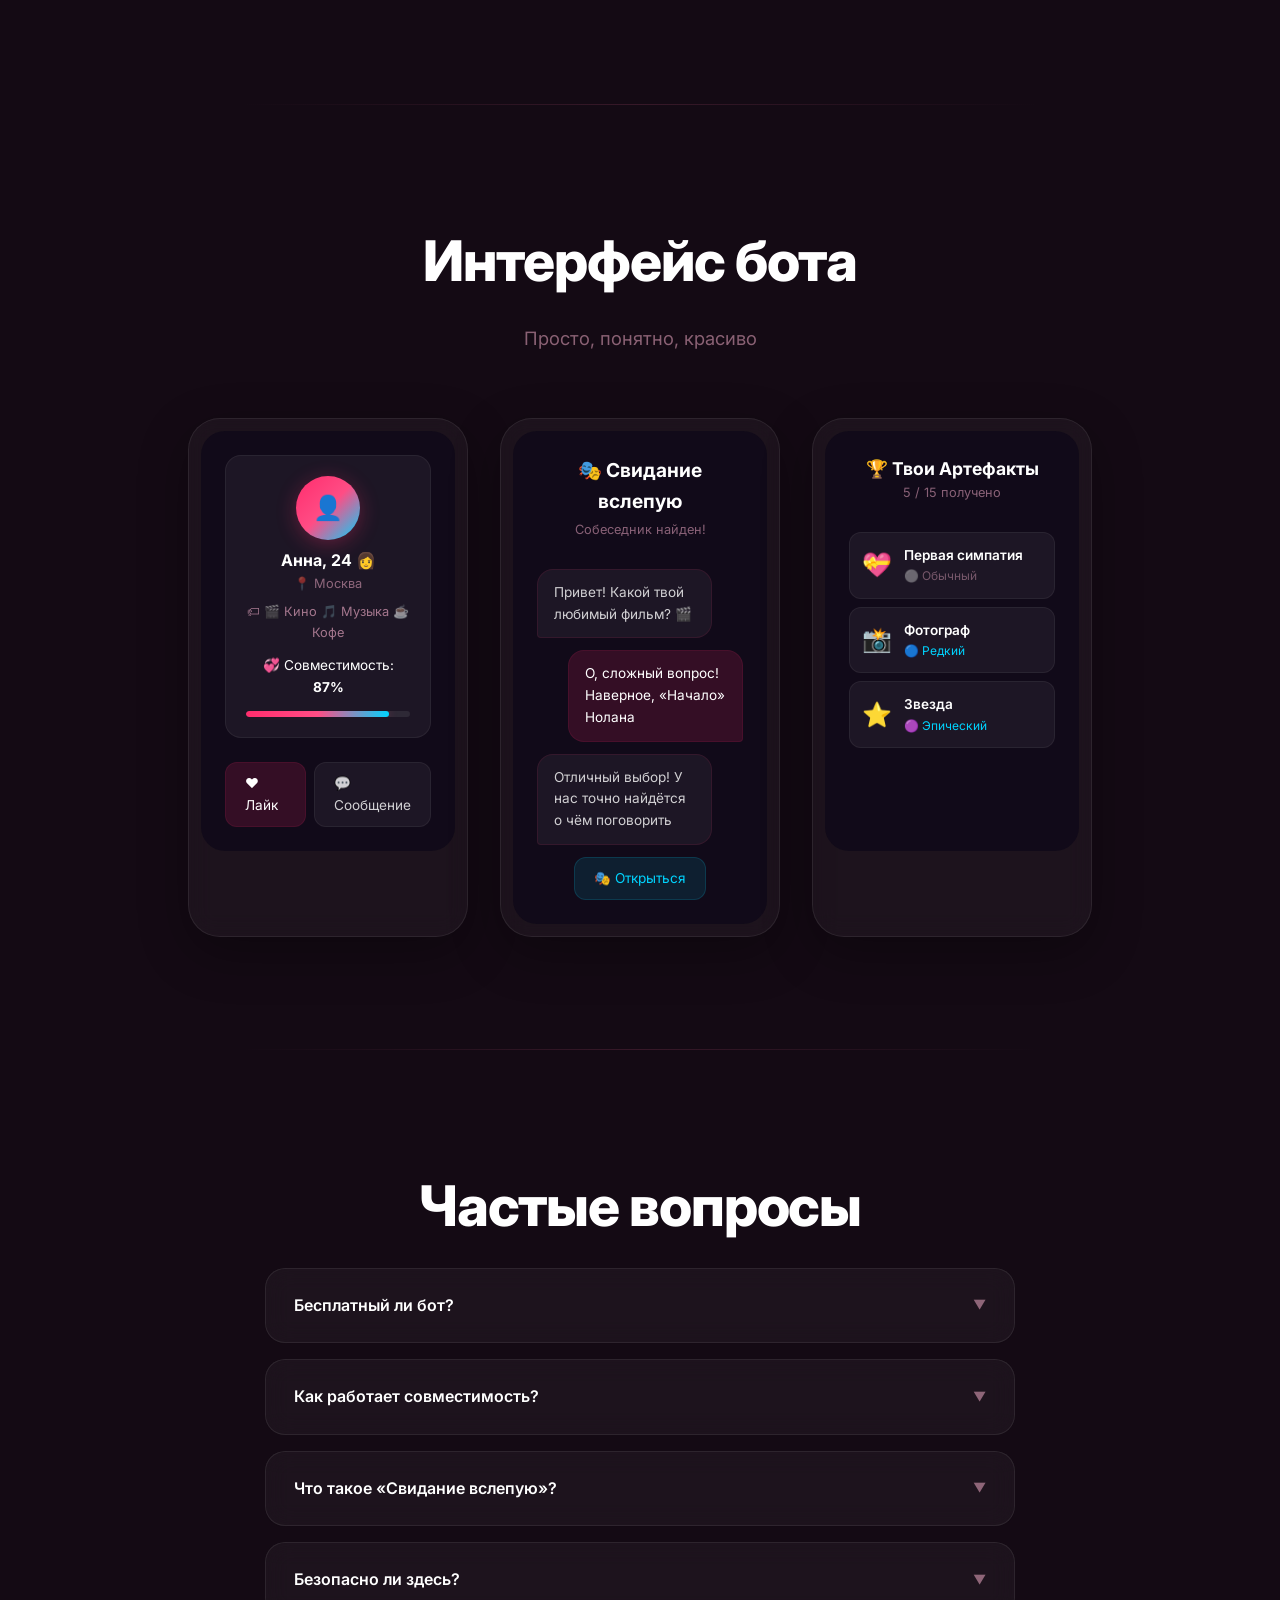
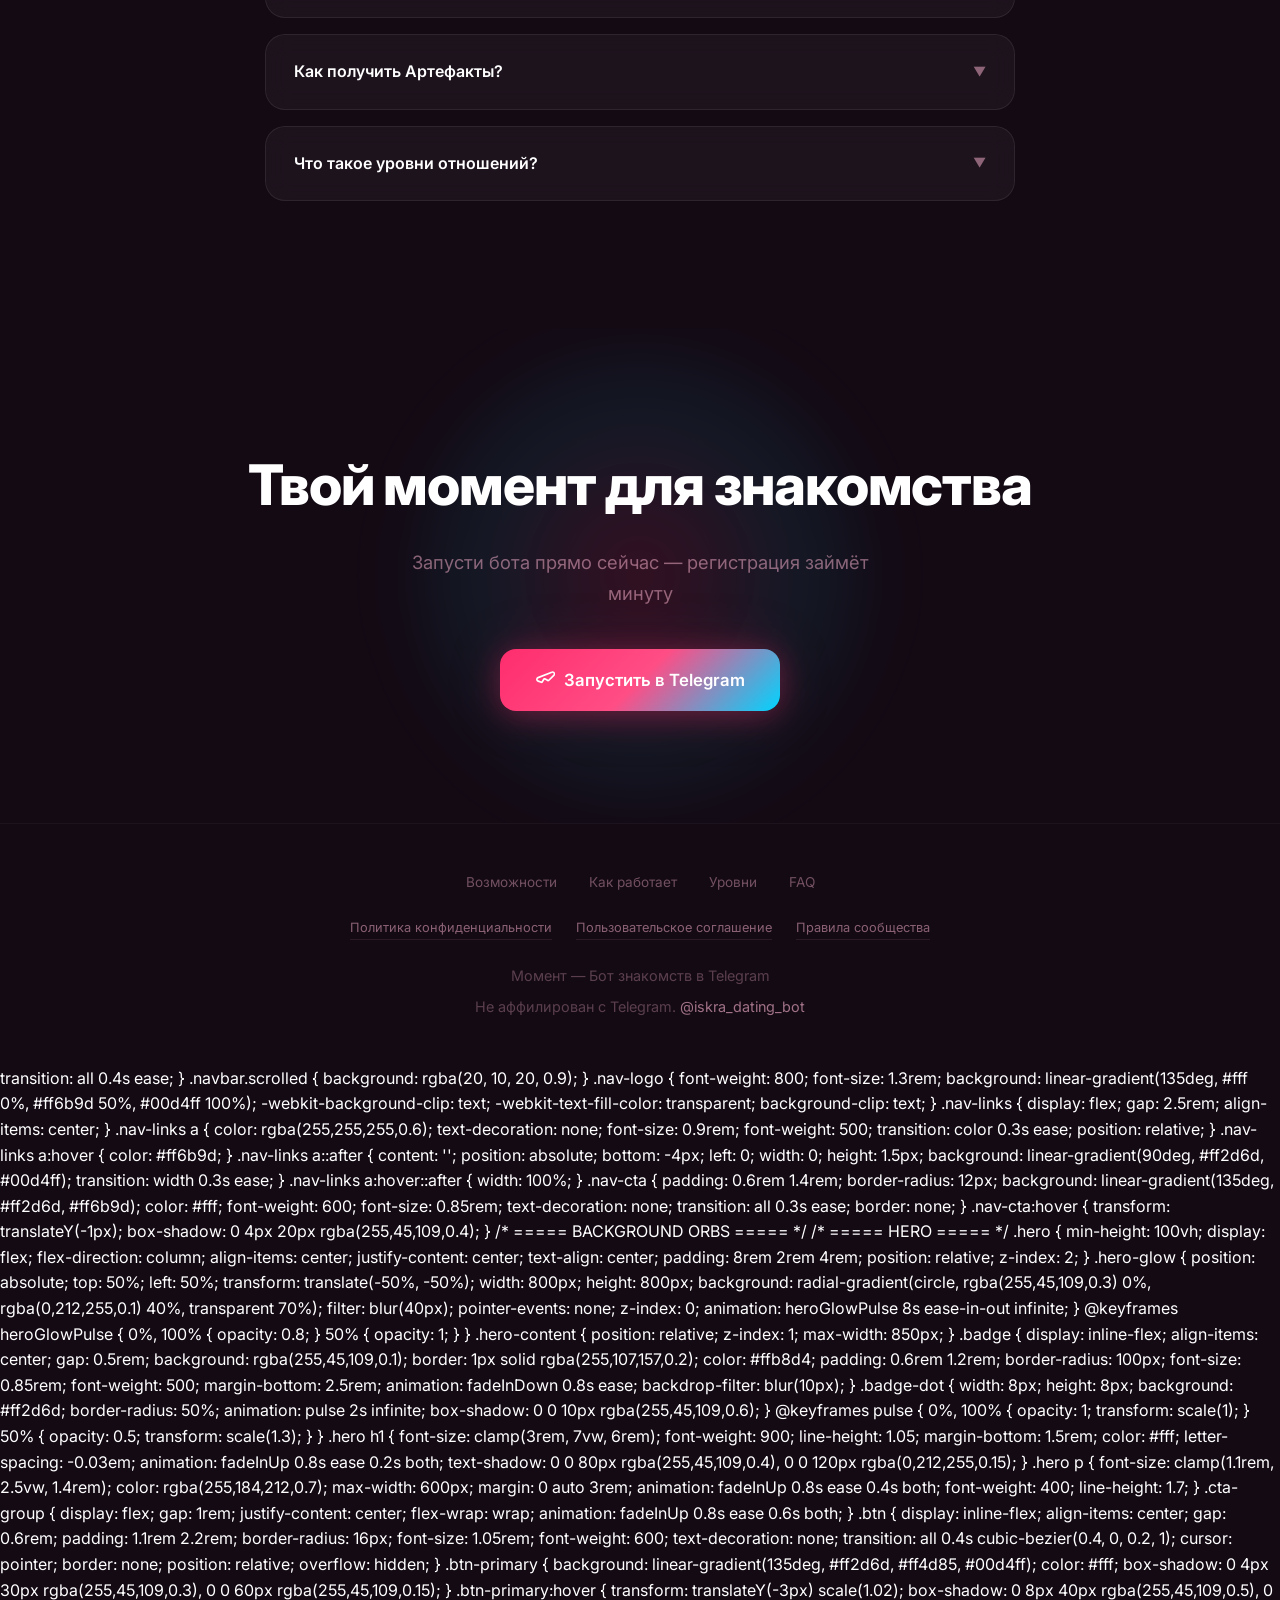
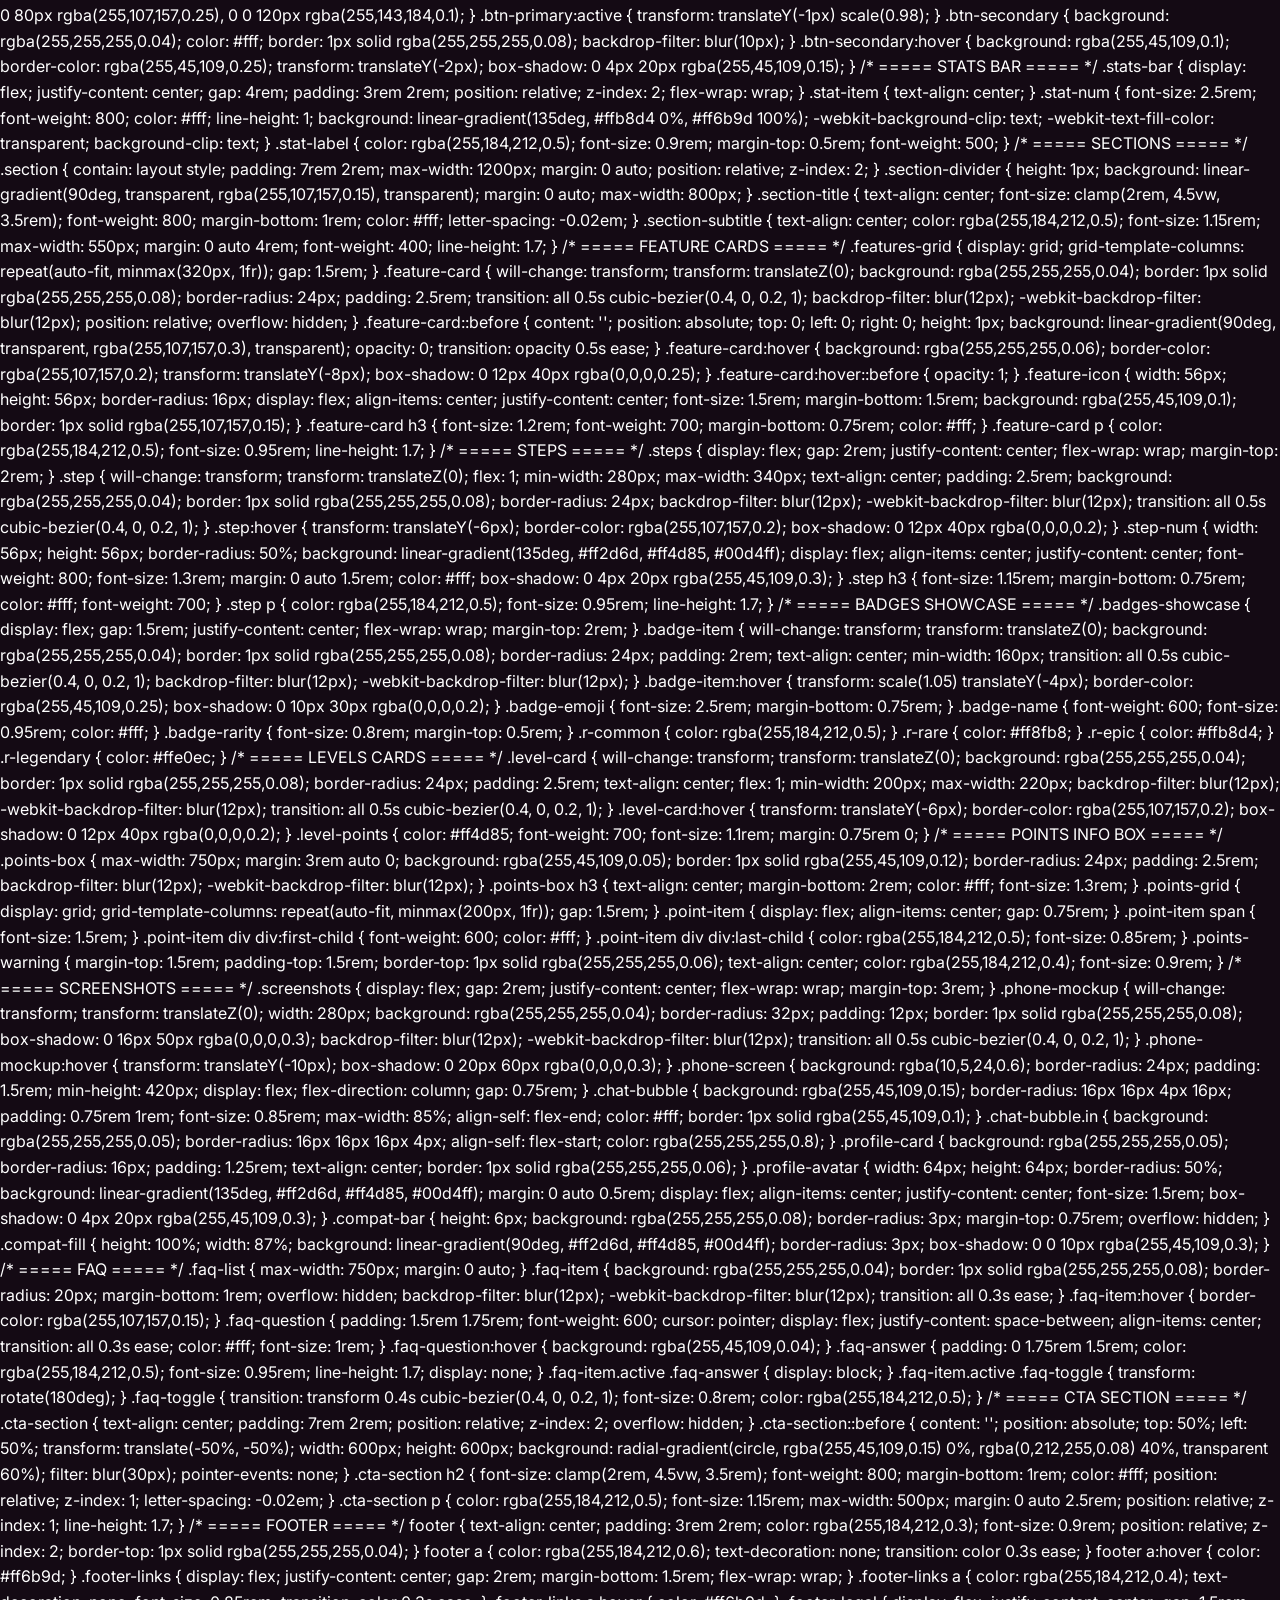
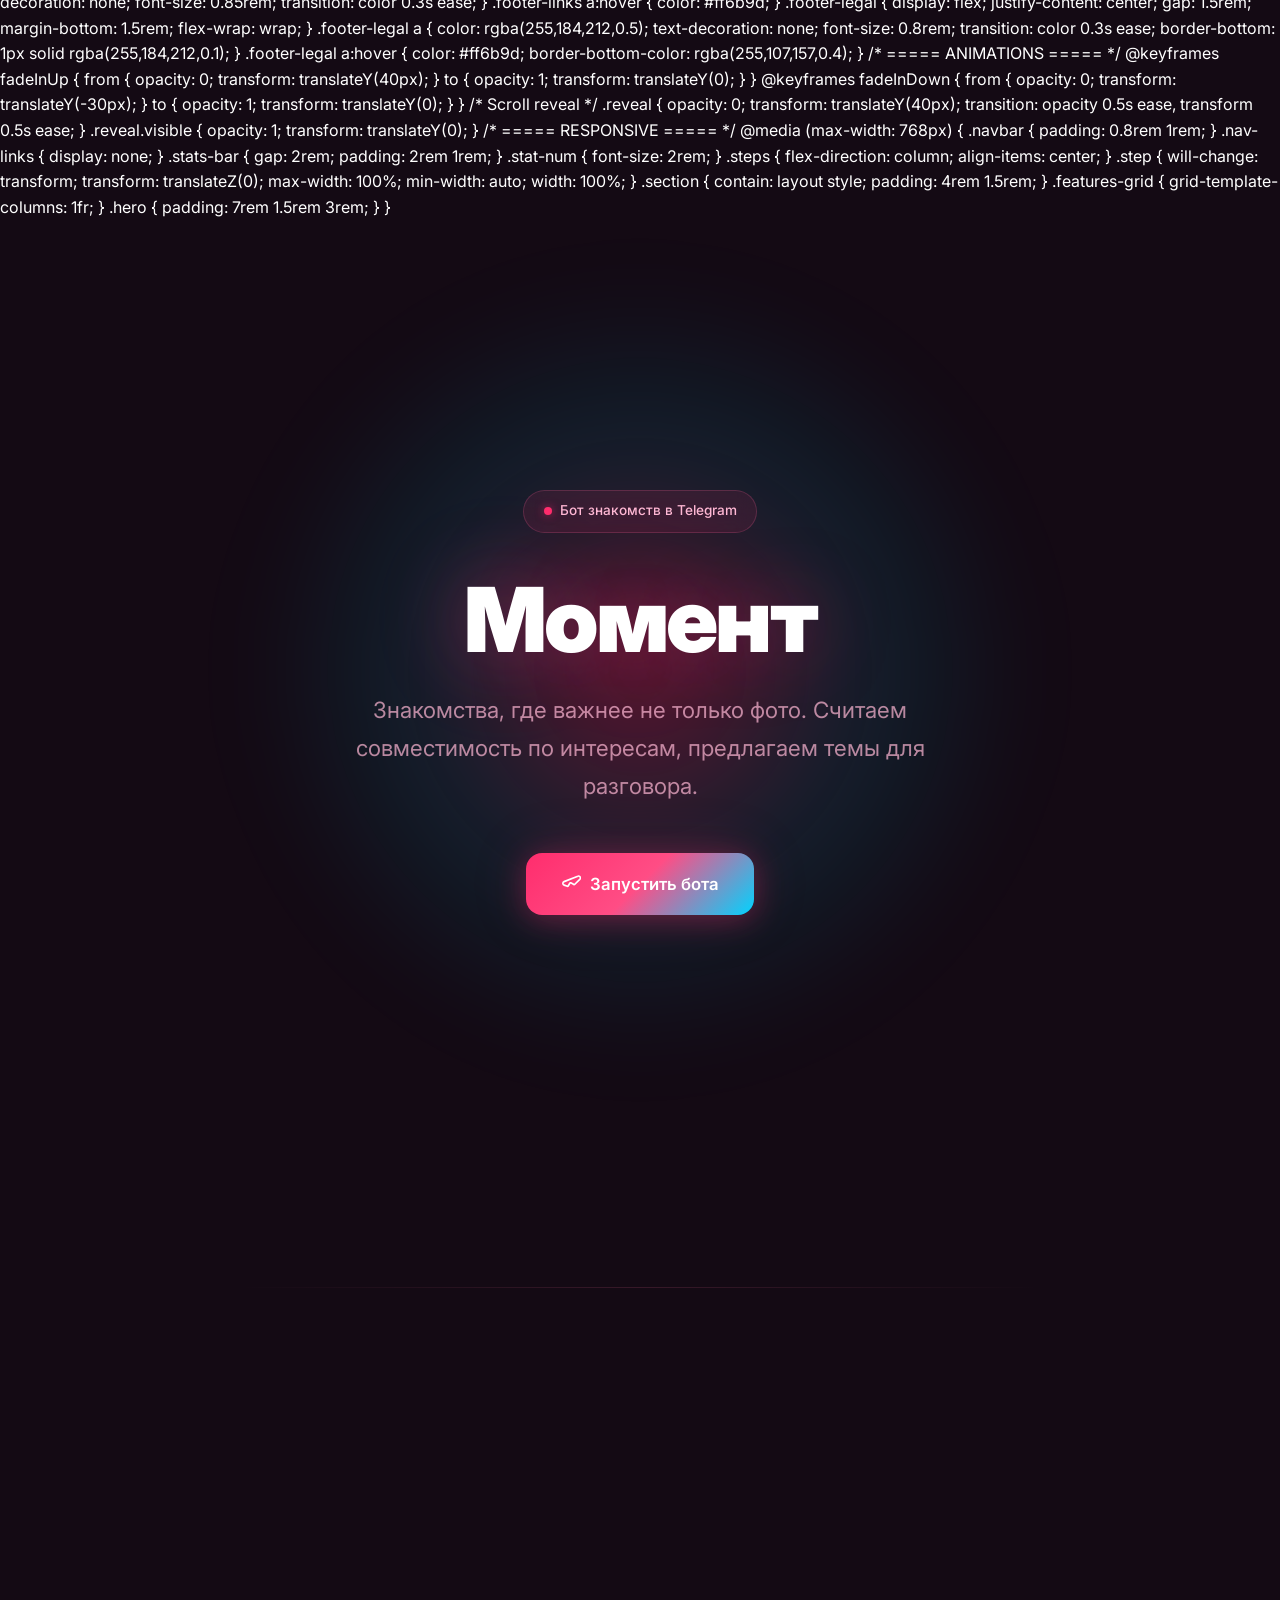
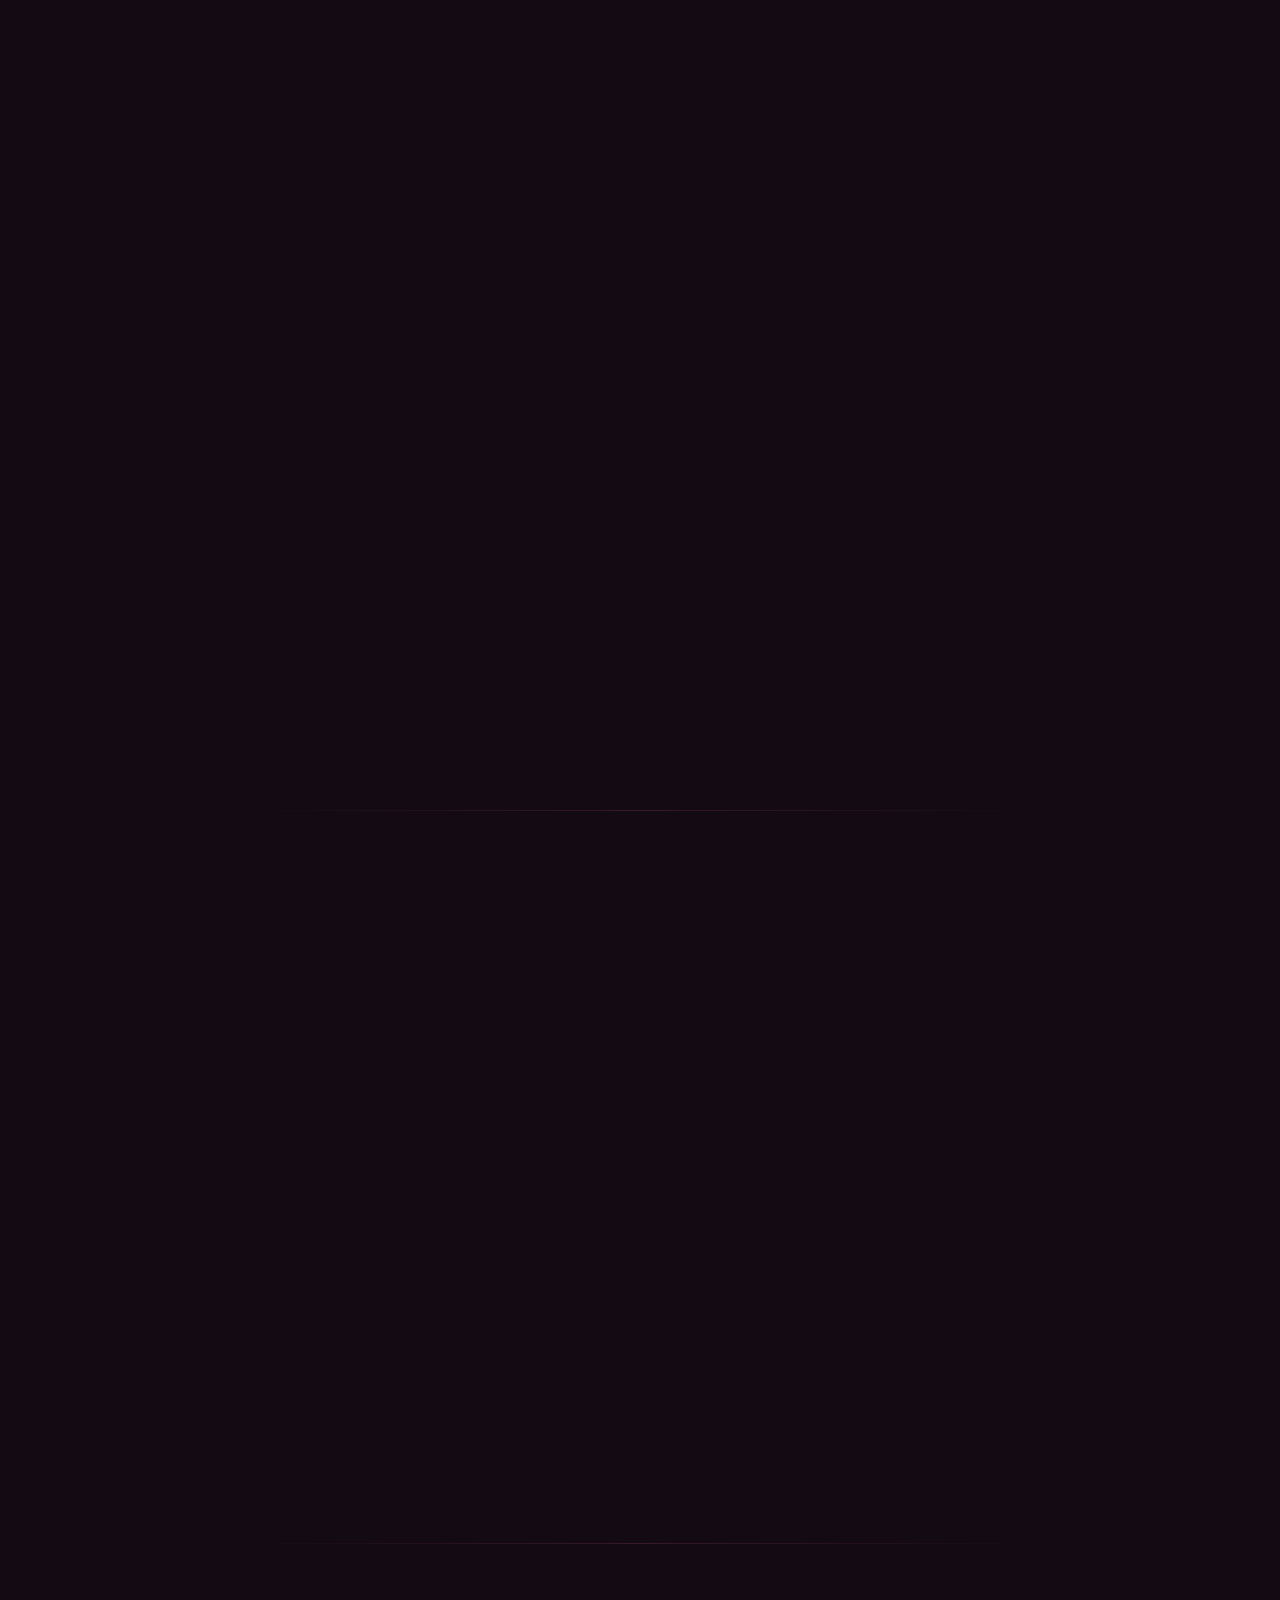
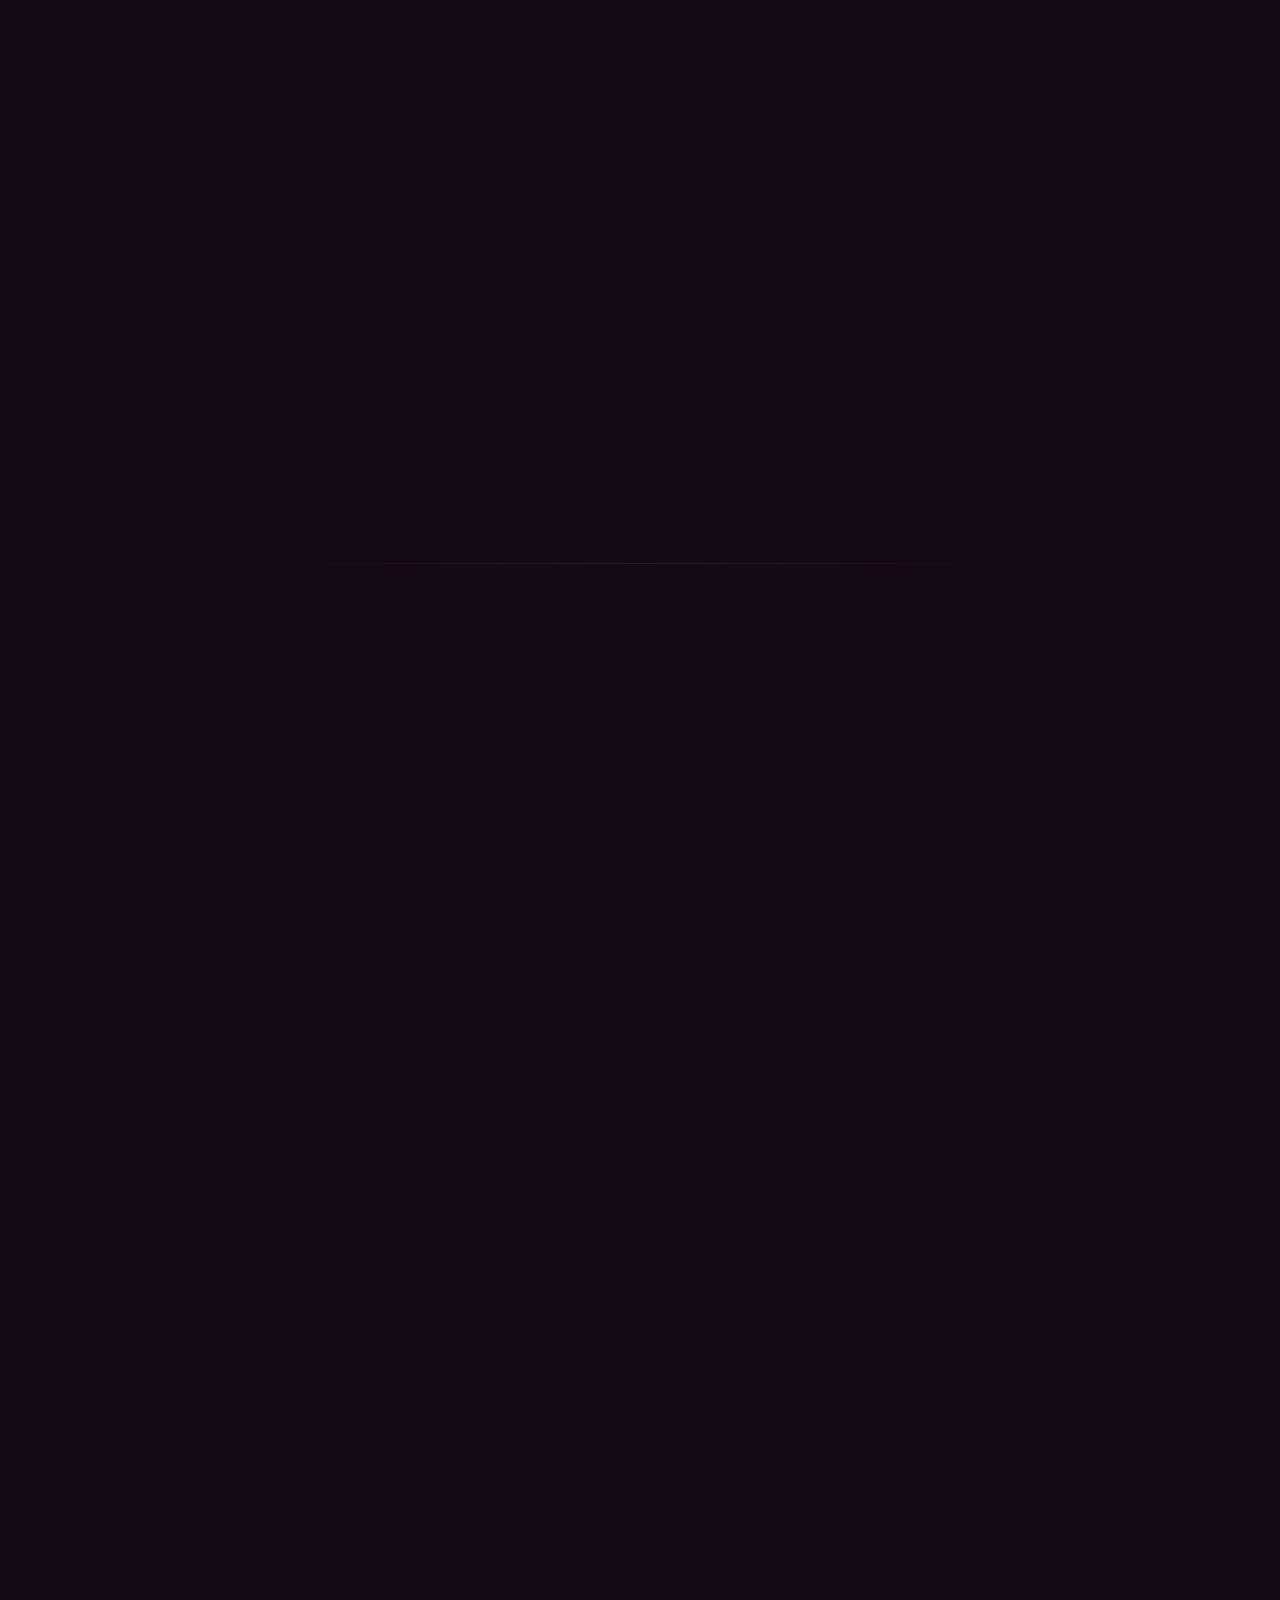
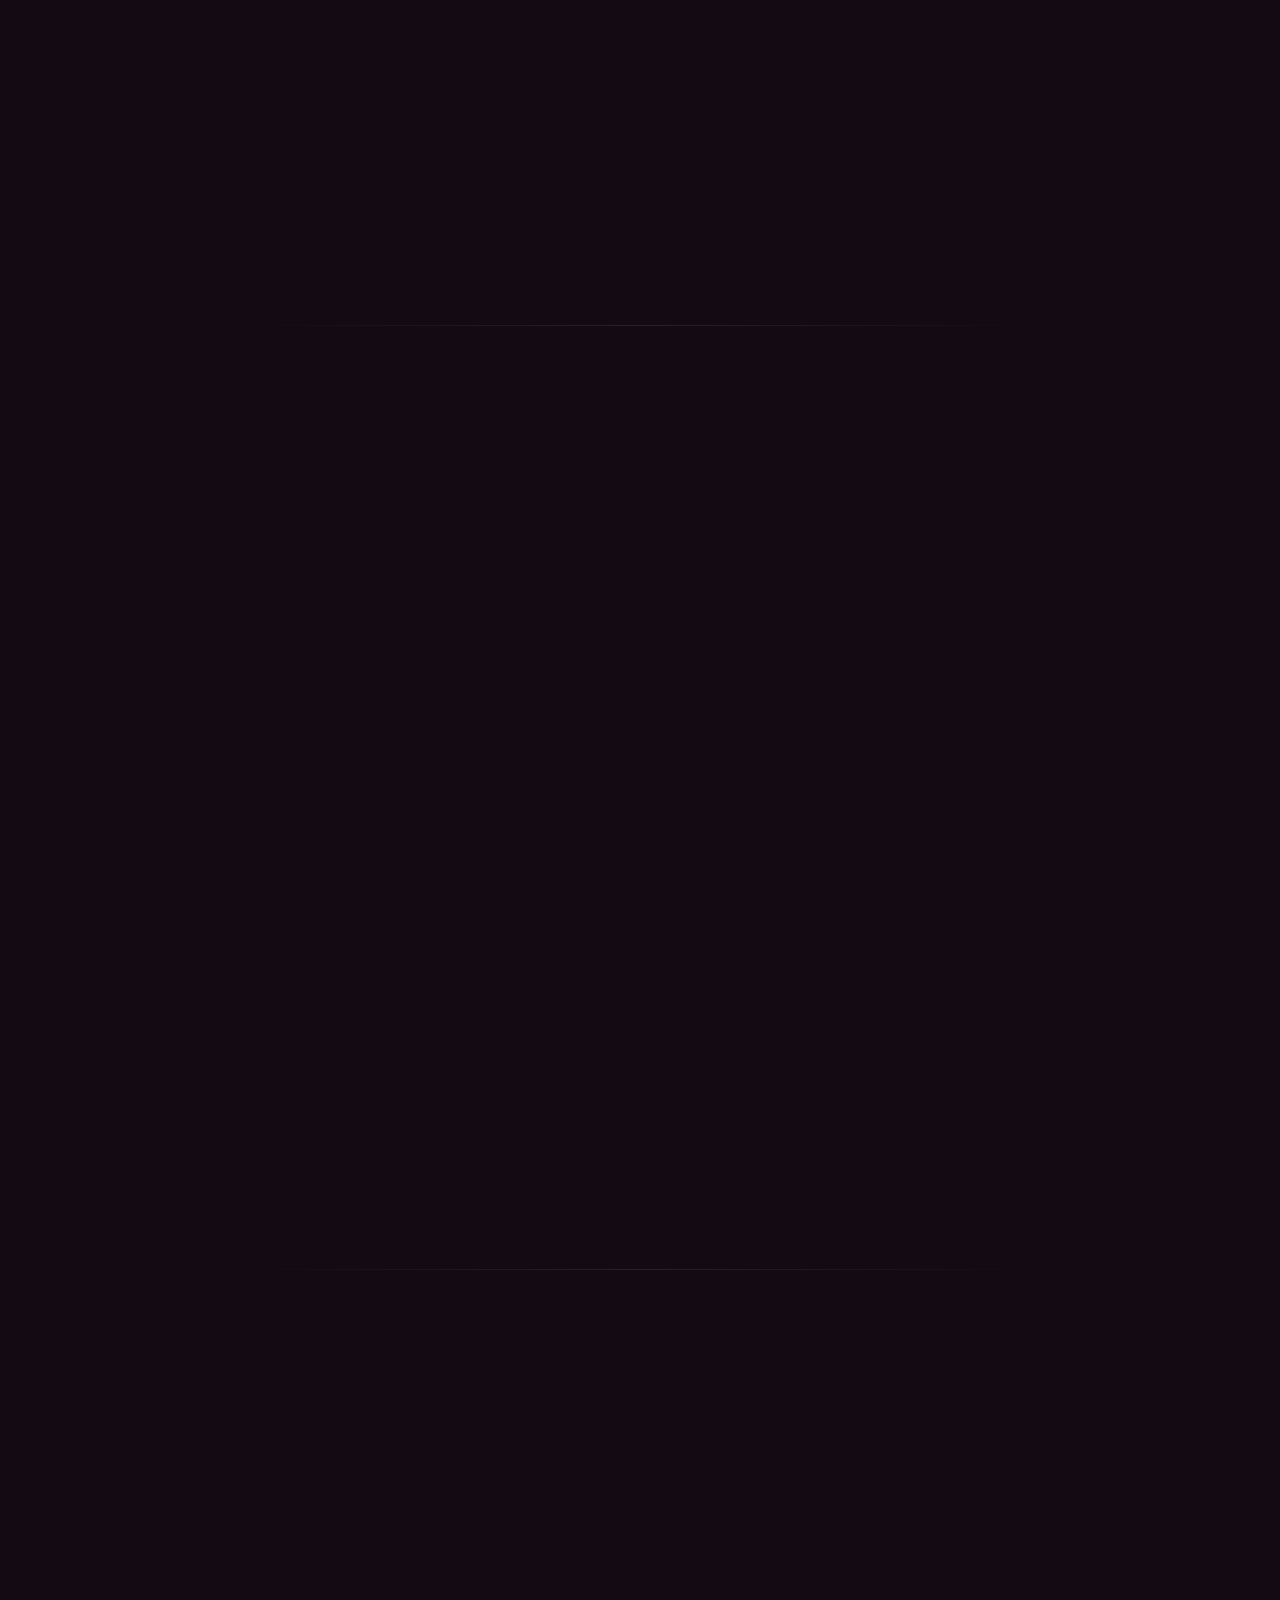
==== commit e8d22783: "Update index.html" ====
--- a/index.html
+++ b/index.html
@@ -2,14 +2,19 @@
 <html lang="ru">
 <head>
     <meta charset="UTF-8">
-    <meta name="viewport" content="width=device-width, initial-scale=1.0">
+    <meta name="viewport" content="width=device-width, initial-scale=1.0, maximum-scale=5.0, user-scalable=yes">
     <title>Момент — Бот знакомств в Telegram</title>
     <link rel="preconnect" href="https://fonts.googleapis.com">
     <link href="https://fonts.googleapis.com/css2?family=Inter:wght@300;400;500;600;700;800;900&display=swap" rel="stylesheet">
     <style>
         * { margin: 0; padding: 0; box-sizing: border-box; }
 
-        html { scroll-behavior: smooth; }
+        html { 
+            scroll-behavior: smooth;
+            -webkit-text-size-adjust: 100%;
+            -ms-text-size-adjust: 100%;
+            touch-action: manipulation;
+        }
 
         body {
             font-family: 'Inter', -apple-system, BlinkMacSystemFont, sans-serif;
@@ -19,6 +24,8 @@
             overflow-x: hidden;
             -webkit-font-smoothing: antialiased;
             -moz-osx-font-smoothing: grayscale;
+            -webkit-tap-highlight-color: transparent;
+            touch-action: manipulation;
         }
 
         /* ===== NAVBAR ===== */
@@ -35,6 +42,8 @@
             background: rgba(20, 10, 20, 0.6);
             border-bottom: 1px solid rgba(255,255,255,0.04);
             transition: all 0.4s ease;
+            max-width: 100vw;
+            box-sizing: border-box;
         }
         .navbar.scrolled {
             background: rgba(20, 10, 20, 0.9);
@@ -107,7 +116,7 @@
             position: absolute;
             top: 50%; left: 50%;
             transform: translate(-50%, -50%);
-            width: 800px; height: 800px;
+            width: min(800px, 120vw); height: min(800px, 120vw);
             background: radial-gradient(circle, rgba(255,45,109,0.3) 0%, rgba(0,212,255,0.1) 40%, transparent 70%);
             filter: blur(40px);
             pointer-events: none;
@@ -224,6 +233,8 @@
             position: relative;
             z-index: 2;
             flex-wrap: wrap;
+            max-width: 100vw;
+            box-sizing: border-box;
         }
         .stat-item { text-align: center; }
         .stat-num {
@@ -256,7 +267,7 @@
             height: 1px;
             background: linear-gradient(90deg, transparent, rgba(255,107,157,0.15), transparent);
             margin: 0 auto;
-            max-width: 800px;
+            max-width: min(800px, 90vw);
         }
 
         .section-title {
@@ -628,6 +639,8 @@
             position: relative;
             z-index: 2;
             overflow: hidden;
+            max-width: 100vw;
+            box-sizing: border-box;
         }
         .cta-section::before {
             content: '';
@@ -669,6 +682,8 @@
             position: relative;
             z-index: 2;
             border-top: 1px solid rgba(255,255,255,0.04);
+            max-width: 100vw;
+            box-sizing: border-box;
         }
         footer a { 
             color: rgba(255,184,212,0.6); 
@@ -738,12 +753,66 @@
             .stat-num { font-size: 2rem; }
             .steps { flex-direction: column; align-items: center; }
             .step {
-            will-change: transform;
-            transform: translateZ(0); max-width: 100%; min-width: auto; width: 100%; }
+                will-change: transform;
+                transform: translateZ(0); 
+                max-width: 100%; 
+                min-width: auto; 
+                width: 100%; 
+            }
             .section {
-            contain: layout style; padding: 4rem 1.5rem; }
+                contain: layout style; 
+                padding: 4rem 1rem; 
+            }
             .features-grid { grid-template-columns: 1fr; }
-            .hero { padding: 7rem 1.5rem 3rem; }
+            .hero { padding: 7rem 1rem 3rem; }
+            .hero h1 { font-size: clamp(2.2rem, 10vw, 3.5rem); }
+            .hero p { font-size: clamp(0.95rem, 4vw, 1.2rem); }
+            .cta-group { flex-direction: column; align-items: center; width: 100%; }
+            .btn { width: 100%; max-width: 320px; justify-content: center; }
+            .badges-showcase { gap: 1rem; }
+            .badge-item { min-width: 140px; padding: 1.5rem 1rem; }
+            .level-card { min-width: 160px; max-width: 100%; width: 100%; }
+            .points-box { padding: 1.5rem; }
+            .points-grid { grid-template-columns: 1fr; }
+            .phone-mockup { width: 100%; max-width: 280px; }
+            .screenshots { gap: 1.5rem; }
+            .faq-question { padding: 1.25rem; font-size: 0.95rem; }
+            .faq-answer { padding: 0 1.25rem 1.25rem; }
+            .stat-item { min-width: 120px; }
+            .section-title { font-size: clamp(1.6rem, 6vw, 2.5rem); }
+            .section-subtitle { font-size: 1rem; padding: 0 0.5rem; }
+            .cta-section { padding: 4rem 1rem; }
+            .cta-section h2 { font-size: clamp(1.6rem, 6vw, 2.5rem); }
+            .cta-section p { font-size: 1rem; padding: 0 0.5rem; }
+            .footer-links { gap: 1rem; }
+            .footer-legal { gap: 1rem; }
+        }
+
+        @media (max-width: 480px) {
+            .hero h1 { font-size: clamp(1.8rem, 12vw, 2.5rem); }
+            .hero p { font-size: 0.9rem; }
+            .badge { font-size: 0.75rem; padding: 0.5rem 1rem; }
+            .stat-num { font-size: 1.8rem; }
+            .stat-label { font-size: 0.8rem; }
+            .feature-card { padding: 1.5rem; }
+            .feature-icon { width: 48px; height: 48px; font-size: 1.25rem; }
+            .feature-card h3 { font-size: 1.05rem; }
+            .feature-card p { font-size: 0.85rem; }
+            .step { padding: 1.5rem; }
+            .step-num { width: 48px; height: 48px; font-size: 1.1rem; }
+            .step h3 { font-size: 1rem; }
+            .step p { font-size: 0.85rem; }
+            .level-card { padding: 1.5rem; }
+            .level-points { font-size: 1rem; }
+            .points-box { padding: 1.25rem; }
+            .points-box h3 { font-size: 1.1rem; }
+            .faq-question { font-size: 0.9rem; }
+            .faq-answer { font-size: 0.85rem; }
+        }
+
+        /* Prevent iOS zoom on all inputs and buttons */
+        input, textarea, select, button {
+            font-size: 16px;
         }
     </style>
 </head>
@@ -1153,4 +1222,1123 @@
         });
     </script>
 </body>
+    </html>            transition: all 0.4s ease;
+        }
+        .navbar.scrolled {
+            background: rgba(20, 10, 20, 0.9);
+        }
+        .nav-logo {
+            font-weight: 800;
+            font-size: 1.3rem;
+            background: linear-gradient(135deg, #fff 0%, #ff6b9d 50%, #00d4ff 100%);
+            -webkit-background-clip: text;
+            -webkit-text-fill-color: transparent;
+            background-clip: text;
+        }
+        .nav-links {
+            display: flex;
+            gap: 2.5rem;
+            align-items: center;
+        }
+        .nav-links a {
+            color: rgba(255,255,255,0.6);
+            text-decoration: none;
+            font-size: 0.9rem;
+            font-weight: 500;
+            transition: color 0.3s ease;
+            position: relative;
+        }
+        .nav-links a:hover {
+            color: #ff6b9d;
+        }
+        .nav-links a::after {
+            content: '';
+            position: absolute;
+            bottom: -4px; left: 0;
+            width: 0; height: 1.5px;
+            background: linear-gradient(90deg, #ff2d6d, #00d4ff);
+            transition: width 0.3s ease;
+        }
+        .nav-links a:hover::after {
+            width: 100%;
+        }
+        .nav-cta {
+            padding: 0.6rem 1.4rem;
+            border-radius: 12px;
+            background: linear-gradient(135deg, #ff2d6d, #ff6b9d);
+            color: #fff;
+            font-weight: 600;
+            font-size: 0.85rem;
+            text-decoration: none;
+            transition: all 0.3s ease;
+            border: none;
+        }
+        .nav-cta:hover {
+            transform: translateY(-1px);
+            box-shadow: 0 4px 20px rgba(255,45,109,0.4);
+        }
+
+        /* ===== BACKGROUND ORBS ===== */
+        /* ===== HERO ===== */
+        .hero {
+            min-height: 100vh;
+            display: flex;
+            flex-direction: column;
+            align-items: center;
+            justify-content: center;
+            text-align: center;
+            padding: 8rem 2rem 4rem;
+            position: relative;
+            z-index: 2;
+        }
+        .hero-glow {
+            position: absolute;
+            top: 50%; left: 50%;
+            transform: translate(-50%, -50%);
+            width: 800px; height: 800px;
+            background: radial-gradient(circle, rgba(255,45,109,0.3) 0%, rgba(0,212,255,0.1) 40%, transparent 70%);
+            filter: blur(40px);
+            pointer-events: none;
+            z-index: 0;
+            animation: heroGlowPulse 8s ease-in-out infinite;
+        }
+        @keyframes heroGlowPulse {
+            0%, 100% { opacity: 0.8; }
+            50% { opacity: 1; }
+        }
+        .hero-content { position: relative; z-index: 1; max-width: 850px; }
+
+        .badge {
+            display: inline-flex;
+            align-items: center;
+            gap: 0.5rem;
+            background: rgba(255,45,109,0.1);
+            border: 1px solid rgba(255,107,157,0.2);
+            color: #ffb8d4;
+            padding: 0.6rem 1.2rem;
+            border-radius: 100px;
+            font-size: 0.85rem;
+            font-weight: 500;
+            margin-bottom: 2.5rem;
+            animation: fadeInDown 0.8s ease;
+            backdrop-filter: blur(10px);
+        }
+        .badge-dot {
+            width: 8px; height: 8px;
+            background: #ff2d6d;
+            border-radius: 50%;
+            animation: pulse 2s infinite;
+            box-shadow: 0 0 10px rgba(255,45,109,0.6);
+        }
+        @keyframes pulse {
+            0%, 100% { opacity: 1; transform: scale(1); }
+            50% { opacity: 0.5; transform: scale(1.3); }
+        }
+
+        .hero h1 {
+            font-size: clamp(3rem, 7vw, 6rem);
+            font-weight: 900;
+            line-height: 1.05;
+            margin-bottom: 1.5rem;
+            color: #fff;
+            letter-spacing: -0.03em;
+            animation: fadeInUp 0.8s ease 0.2s both;
+            text-shadow: 0 0 80px rgba(255,45,109,0.4), 0 0 120px rgba(0,212,255,0.15);
+        }
+        .hero p {
+            font-size: clamp(1.1rem, 2.5vw, 1.4rem);
+            color: rgba(255,184,212,0.7);
+            max-width: 600px;
+            margin: 0 auto 3rem;
+            animation: fadeInUp 0.8s ease 0.4s both;
+            font-weight: 400;
+            line-height: 1.7;
+        }
+
+        .cta-group {
+            display: flex;
+            gap: 1rem;
+            justify-content: center;
+            flex-wrap: wrap;
+            animation: fadeInUp 0.8s ease 0.6s both;
+        }
+
+        .btn {
+            display: inline-flex;
+            align-items: center;
+            gap: 0.6rem;
+            padding: 1.1rem 2.2rem;
+            border-radius: 16px;
+            font-size: 1.05rem;
+            font-weight: 600;
+            text-decoration: none;
+            transition: all 0.4s cubic-bezier(0.4, 0, 0.2, 1);
+            cursor: pointer;
+            border: none;
+            position: relative;
+            overflow: hidden;
+        }
+        .btn-primary {
+            background: linear-gradient(135deg, #ff2d6d, #ff4d85, #00d4ff);
+            color: #fff;
+            box-shadow: 0 4px 30px rgba(255,45,109,0.3), 0 0 60px rgba(255,45,109,0.15);
+        }
+        .btn-primary:hover {
+            transform: translateY(-3px) scale(1.02);
+            box-shadow: 0 8px 40px rgba(255,45,109,0.5), 0 0 80px rgba(255,107,157,0.25), 0 0 120px rgba(255,143,184,0.1);
+        }
+        .btn-primary:active {
+            transform: translateY(-1px) scale(0.98);
+        }
+        .btn-secondary {
+            background: rgba(255,255,255,0.04);
+            color: #fff;
+            border: 1px solid rgba(255,255,255,0.08);
+            backdrop-filter: blur(10px);
+        }
+        .btn-secondary:hover {
+            background: rgba(255,45,109,0.1);
+            border-color: rgba(255,45,109,0.25);
+            transform: translateY(-2px);
+            box-shadow: 0 4px 20px rgba(255,45,109,0.15);
+        }
+
+        /* ===== STATS BAR ===== */
+        .stats-bar {
+            display: flex;
+            justify-content: center;
+            gap: 4rem;
+            padding: 3rem 2rem;
+            position: relative;
+            z-index: 2;
+            flex-wrap: wrap;
+        }
+        .stat-item { text-align: center; }
+        .stat-num {
+            font-size: 2.5rem;
+            font-weight: 800;
+            color: #fff;
+            line-height: 1;
+            background: linear-gradient(135deg, #ffb8d4 0%, #ff6b9d 100%);
+            -webkit-background-clip: text;
+            -webkit-text-fill-color: transparent;
+            background-clip: text;
+        }
+        .stat-label { 
+            color: rgba(255,184,212,0.5); 
+            font-size: 0.9rem; 
+            margin-top: 0.5rem;
+            font-weight: 500;
+        }
+
+        /* ===== SECTIONS ===== */
+        .section {
+            contain: layout style; 
+            padding: 7rem 2rem; 
+            max-width: 1200px; 
+            margin: 0 auto; 
+            position: relative;
+            z-index: 2;
+        }
+        .section-divider {
+            height: 1px;
+            background: linear-gradient(90deg, transparent, rgba(255,107,157,0.15), transparent);
+            margin: 0 auto;
+            max-width: 800px;
+        }
+
+        .section-title {
+            text-align: center;
+            font-size: clamp(2rem, 4.5vw, 3.5rem);
+            font-weight: 800;
+            margin-bottom: 1rem;
+            color: #fff;
+            letter-spacing: -0.02em;
+        }
+        .section-subtitle {
+            text-align: center;
+            color: rgba(255,184,212,0.5);
+            font-size: 1.15rem;
+            max-width: 550px;
+            margin: 0 auto 4rem;
+            font-weight: 400;
+            line-height: 1.7;
+        }
+
+        /* ===== FEATURE CARDS ===== */
+        .features-grid {
+            display: grid;
+            grid-template-columns: repeat(auto-fit, minmax(320px, 1fr));
+            gap: 1.5rem;
+        }
+        .feature-card {
+            will-change: transform;
+            transform: translateZ(0);
+            background: rgba(255,255,255,0.04);
+            border: 1px solid rgba(255,255,255,0.08);
+            border-radius: 24px;
+            padding: 2.5rem;
+            transition: all 0.5s cubic-bezier(0.4, 0, 0.2, 1);
+            backdrop-filter: blur(12px);
+            -webkit-backdrop-filter: blur(12px);
+            position: relative;
+            overflow: hidden;
+        }
+        .feature-card::before {
+            content: '';
+            position: absolute;
+            top: 0; left: 0; right: 0;
+            height: 1px;
+            background: linear-gradient(90deg, transparent, rgba(255,107,157,0.3), transparent);
+            opacity: 0;
+            transition: opacity 0.5s ease;
+        }
+        .feature-card:hover {
+            background: rgba(255,255,255,0.06);
+            border-color: rgba(255,107,157,0.2);
+            transform: translateY(-8px);
+            box-shadow: 0 12px 40px rgba(0,0,0,0.25);
+        }
+        .feature-card:hover::before {
+            opacity: 1;
+        }
+        .feature-icon {
+            width: 56px; height: 56px;
+            border-radius: 16px;
+            display: flex;
+            align-items: center;
+            justify-content: center;
+            font-size: 1.5rem;
+            margin-bottom: 1.5rem;
+            background: rgba(255,45,109,0.1);
+            border: 1px solid rgba(255,107,157,0.15);
+        }
+        .feature-card h3 {
+            font-size: 1.2rem;
+            font-weight: 700;
+            margin-bottom: 0.75rem;
+            color: #fff;
+        }
+        .feature-card p { 
+            color: rgba(255,184,212,0.5); 
+            font-size: 0.95rem; 
+            line-height: 1.7;
+        }
+
+        /* ===== STEPS ===== */
+        .steps {
+            display: flex;
+            gap: 2rem;
+            justify-content: center;
+            flex-wrap: wrap;
+            margin-top: 2rem;
+        }
+        .step {
+            will-change: transform;
+            transform: translateZ(0);
+            flex: 1;
+            min-width: 280px;
+            max-width: 340px;
+            text-align: center;
+            padding: 2.5rem;
+            background: rgba(255,255,255,0.04);
+            border: 1px solid rgba(255,255,255,0.08);
+            border-radius: 24px;
+            backdrop-filter: blur(12px);
+            -webkit-backdrop-filter: blur(12px);
+            transition: all 0.5s cubic-bezier(0.4, 0, 0.2, 1);
+        }
+        .step:hover {
+            transform: translateY(-6px);
+            border-color: rgba(255,107,157,0.2);
+            box-shadow: 0 12px 40px rgba(0,0,0,0.2);
+        }
+        .step-num {
+            width: 56px; height: 56px;
+            border-radius: 50%;
+            background: linear-gradient(135deg, #ff2d6d, #ff4d85, #00d4ff);
+            display: flex;
+            align-items: center;
+            justify-content: center;
+            font-weight: 800;
+            font-size: 1.3rem;
+            margin: 0 auto 1.5rem;
+            color: #fff;
+            box-shadow: 0 4px 20px rgba(255,45,109,0.3);
+        }
+        .step h3 { 
+            font-size: 1.15rem; 
+            margin-bottom: 0.75rem; 
+            color: #fff;
+            font-weight: 700;
+        }
+        .step p { 
+            color: rgba(255,184,212,0.5); 
+            font-size: 0.95rem;
+            line-height: 1.7;
+        }
+
+        /* ===== BADGES SHOWCASE ===== */
+        .badges-showcase {
+            display: flex;
+            gap: 1.5rem;
+            justify-content: center;
+            flex-wrap: wrap;
+            margin-top: 2rem;
+        }
+        .badge-item {
+            will-change: transform;
+            transform: translateZ(0);
+            background: rgba(255,255,255,0.04);
+            border: 1px solid rgba(255,255,255,0.08);
+            border-radius: 24px;
+            padding: 2rem;
+            text-align: center;
+            min-width: 160px;
+            transition: all 0.5s cubic-bezier(0.4, 0, 0.2, 1);
+            backdrop-filter: blur(12px);
+            -webkit-backdrop-filter: blur(12px);
+        }
+        .badge-item:hover { 
+            transform: scale(1.05) translateY(-4px); 
+            border-color: rgba(255,45,109,0.25);
+            box-shadow: 0 10px 30px rgba(0,0,0,0.2);
+        }
+        .badge-emoji { font-size: 2.5rem; margin-bottom: 0.75rem; }
+        .badge-name { font-weight: 600; font-size: 0.95rem; color: #fff; }
+        .badge-rarity {
+            font-size: 0.8rem;
+            margin-top: 0.5rem;
+        }
+        .r-common { color: rgba(255,184,212,0.5); }
+        .r-rare { color: #ff8fb8; }
+        .r-epic { color: #ffb8d4; }
+        .r-legendary { color: #ffe0ec; }
+
+        /* ===== LEVELS CARDS ===== */
+        .level-card {
+            will-change: transform;
+            transform: translateZ(0);
+            background: rgba(255,255,255,0.04);
+            border: 1px solid rgba(255,255,255,0.08);
+            border-radius: 24px;
+            padding: 2.5rem;
+            text-align: center;
+            flex: 1;
+            min-width: 200px;
+            max-width: 220px;
+            backdrop-filter: blur(12px);
+            -webkit-backdrop-filter: blur(12px);
+            transition: all 0.5s cubic-bezier(0.4, 0, 0.2, 1);
+        }
+        .level-card:hover {
+            transform: translateY(-6px);
+            border-color: rgba(255,107,157,0.2);
+            box-shadow: 0 12px 40px rgba(0,0,0,0.2);
+        }
+        .level-points {
+            color: #ff4d85;
+            font-weight: 700;
+            font-size: 1.1rem;
+            margin: 0.75rem 0;
+        }
+
+        /* ===== POINTS INFO BOX ===== */
+        .points-box {
+            max-width: 750px;
+            margin: 3rem auto 0;
+            background: rgba(255,45,109,0.05);
+            border: 1px solid rgba(255,45,109,0.12);
+            border-radius: 24px;
+            padding: 2.5rem;
+            backdrop-filter: blur(12px);
+            -webkit-backdrop-filter: blur(12px);
+        }
+        .points-box h3 {
+            text-align: center;
+            margin-bottom: 2rem;
+            color: #fff;
+            font-size: 1.3rem;
+        }
+        .points-grid {
+            display: grid;
+            grid-template-columns: repeat(auto-fit, minmax(200px, 1fr));
+            gap: 1.5rem;
+        }
+        .point-item {
+            display: flex;
+            align-items: center;
+            gap: 0.75rem;
+        }
+        .point-item span { font-size: 1.5rem; }
+        .point-item div div:first-child { font-weight: 600; color: #fff; }
+        .point-item div div:last-child { color: rgba(255,184,212,0.5); font-size: 0.85rem; }
+        .points-warning {
+            margin-top: 1.5rem;
+            padding-top: 1.5rem;
+            border-top: 1px solid rgba(255,255,255,0.06);
+            text-align: center;
+            color: rgba(255,184,212,0.4);
+            font-size: 0.9rem;
+        }
+
+        /* ===== SCREENSHOTS ===== */
+        .screenshots {
+            display: flex;
+            gap: 2rem;
+            justify-content: center;
+            flex-wrap: wrap;
+            margin-top: 3rem;
+        }
+        .phone-mockup {
+            will-change: transform;
+            transform: translateZ(0);
+            width: 280px;
+            background: rgba(255,255,255,0.04);
+            border-radius: 32px;
+            padding: 12px;
+            border: 1px solid rgba(255,255,255,0.08);
+            box-shadow: 0 16px 50px rgba(0,0,0,0.3);
+            backdrop-filter: blur(12px);
+            -webkit-backdrop-filter: blur(12px);
+            transition: all 0.5s cubic-bezier(0.4, 0, 0.2, 1);
+        }
+        .phone-mockup:hover {
+            transform: translateY(-10px);
+            box-shadow: 0 20px 60px rgba(0,0,0,0.3);
+        }
+        .phone-screen {
+            background: rgba(10,5,24,0.6);
+            border-radius: 24px;
+            padding: 1.5rem;
+            min-height: 420px;
+            display: flex;
+            flex-direction: column;
+            gap: 0.75rem;
+        }
+        .chat-bubble {
+            background: rgba(255,45,109,0.15);
+            border-radius: 16px 16px 4px 16px;
+            padding: 0.75rem 1rem;
+            font-size: 0.85rem;
+            max-width: 85%;
+            align-self: flex-end;
+            color: #fff;
+            border: 1px solid rgba(255,45,109,0.1);
+        }
+        .chat-bubble.in {
+            background: rgba(255,255,255,0.05);
+            border-radius: 16px 16px 16px 4px;
+            align-self: flex-start;
+            color: rgba(255,255,255,0.8);
+        }
+        .profile-card {
+            background: rgba(255,255,255,0.05);
+            border-radius: 16px;
+            padding: 1.25rem;
+            text-align: center;
+            border: 1px solid rgba(255,255,255,0.06);
+        }
+        .profile-avatar {
+            width: 64px; height: 64px;
+            border-radius: 50%;
+            background: linear-gradient(135deg, #ff2d6d, #ff4d85, #00d4ff);
+            margin: 0 auto 0.5rem;
+            display: flex;
+            align-items: center;
+            justify-content: center;
+            font-size: 1.5rem;
+            box-shadow: 0 4px 20px rgba(255,45,109,0.3);
+        }
+        .compat-bar {
+            height: 6px;
+            background: rgba(255,255,255,0.08);
+            border-radius: 3px;
+            margin-top: 0.75rem;
+            overflow: hidden;
+        }
+        .compat-fill {
+            height: 100%;
+            width: 87%;
+            background: linear-gradient(90deg, #ff2d6d, #ff4d85, #00d4ff);
+            border-radius: 3px;
+            box-shadow: 0 0 10px rgba(255,45,109,0.3);
+        }
+
+        /* ===== FAQ ===== */
+        .faq-list { max-width: 750px; margin: 0 auto; }
+        .faq-item {
+            background: rgba(255,255,255,0.04);
+            border: 1px solid rgba(255,255,255,0.08);
+            border-radius: 20px;
+            margin-bottom: 1rem;
+            overflow: hidden;
+            backdrop-filter: blur(12px);
+            -webkit-backdrop-filter: blur(12px);
+            transition: all 0.3s ease;
+        }
+        .faq-item:hover {
+            border-color: rgba(255,107,157,0.15);
+        }
+        .faq-question {
+            padding: 1.5rem 1.75rem;
+            font-weight: 600;
+            cursor: pointer;
+            display: flex;
+            justify-content: space-between;
+            align-items: center;
+            transition: all 0.3s ease;
+            color: #fff;
+            font-size: 1rem;
+        }
+        .faq-question:hover { 
+            background: rgba(255,45,109,0.04); 
+        }
+        .faq-answer {
+            padding: 0 1.75rem 1.5rem;
+            color: rgba(255,184,212,0.5);
+            font-size: 0.95rem;
+            line-height: 1.7;
+            display: none;
+        }
+        .faq-item.active .faq-answer { display: block; }
+        .faq-item.active .faq-toggle { transform: rotate(180deg); }
+        .faq-toggle { 
+            transition: transform 0.4s cubic-bezier(0.4, 0, 0.2, 1); 
+            font-size: 0.8rem;
+            color: rgba(255,184,212,0.5);
+        }
+
+        /* ===== CTA SECTION ===== */
+        .cta-section {
+            text-align: center;
+            padding: 7rem 2rem;
+            position: relative;
+            z-index: 2;
+            overflow: hidden;
+        }
+        .cta-section::before {
+            content: '';
+            position: absolute;
+            top: 50%; left: 50%;
+            transform: translate(-50%, -50%);
+            width: 600px; height: 600px;
+            background: radial-gradient(circle, rgba(255,45,109,0.15) 0%, rgba(0,212,255,0.08) 40%, transparent 60%);
+            filter: blur(30px);
+            pointer-events: none;
+            
+        }
+        
+        .cta-section h2 {
+            font-size: clamp(2rem, 4.5vw, 3.5rem);
+            font-weight: 800;
+            margin-bottom: 1rem;
+            color: #fff;
+            position: relative;
+            z-index: 1;
+            letter-spacing: -0.02em;
+        }
+        .cta-section p {
+            color: rgba(255,184,212,0.5);
+            font-size: 1.15rem;
+            max-width: 500px;
+            margin: 0 auto 2.5rem;
+            position: relative;
+            z-index: 1;
+            line-height: 1.7;
+        }
+
+        /* ===== FOOTER ===== */
+        footer {
+            text-align: center;
+            padding: 3rem 2rem;
+            color: rgba(255,184,212,0.3);
+            font-size: 0.9rem;
+            position: relative;
+            z-index: 2;
+            border-top: 1px solid rgba(255,255,255,0.04);
+        }
+        footer a { 
+            color: rgba(255,184,212,0.6); 
+            text-decoration: none;
+            transition: color 0.3s ease;
+        }
+        footer a:hover { color: #ff6b9d; }
+        .footer-links {
+            display: flex;
+            justify-content: center;
+            gap: 2rem;
+            margin-bottom: 1.5rem;
+            flex-wrap: wrap;
+        }
+        .footer-links a {
+            color: rgba(255,184,212,0.4);
+            text-decoration: none;
+            font-size: 0.85rem;
+            transition: color 0.3s ease;
+        }
+        .footer-links a:hover { color: #ff6b9d; }
+        .footer-legal {
+            display: flex;
+            justify-content: center;
+            gap: 1.5rem;
+            margin-bottom: 1.5rem;
+            flex-wrap: wrap;
+        }
+        .footer-legal a {
+            color: rgba(255,184,212,0.5);
+            text-decoration: none;
+            font-size: 0.8rem;
+            transition: color 0.3s ease;
+            border-bottom: 1px solid rgba(255,184,212,0.1);
+        }
+        .footer-legal a:hover {
+            color: #ff6b9d;
+            border-bottom-color: rgba(255,107,157,0.4);
+        }
+
+        /* ===== ANIMATIONS ===== */
+        @keyframes fadeInUp {
+            from { opacity: 0; transform: translateY(40px); }
+            to { opacity: 1; transform: translateY(0); }
+        }
+        @keyframes fadeInDown {
+            from { opacity: 0; transform: translateY(-30px); }
+            to { opacity: 1; transform: translateY(0); }
+        }
+
+        /* Scroll reveal */
+        .reveal {
+            opacity: 0;
+            transform: translateY(40px);
+            transition: opacity 0.5s ease, transform 0.5s ease;
+        }
+        .reveal.visible {
+            opacity: 1;
+            transform: translateY(0);
+        }
+
+        /* ===== RESPONSIVE ===== */
+        @media (max-width: 768px) {
+            .navbar { padding: 0.8rem 1rem; }
+            .nav-links { display: none; }
+            .stats-bar { gap: 2rem; padding: 2rem 1rem; }
+            .stat-num { font-size: 2rem; }
+            .steps { flex-direction: column; align-items: center; }
+            .step {
+            will-change: transform;
+            transform: translateZ(0); max-width: 100%; min-width: auto; width: 100%; }
+            .section {
+            contain: layout style; padding: 4rem 1.5rem; }
+            .features-grid { grid-template-columns: 1fr; }
+            .hero { padding: 7rem 1.5rem 3rem; }
+        }
+    </style>
+</head>
+<body>
+
+    <!-- Background Effects -->
+
+
+
+
+        
+    <!-- Navbar -->
+    <nav class="navbar">
+        <div class="nav-logo">Момент</div>
+        <div class="nav-links">
+            <a href="#features">Возможности</a>
+            <a href="#how-it-works">Как работает</a>
+            <a href="#levels">Уровни</a>
+            <a href="#faq">FAQ</a>
+            <a href="https://t.me/iskraa777_bot" class="nav-cta" target="_blank">Запустить</a>
+        </div>
+    </nav>
+
+    <!-- Hero -->
+    <section class="hero">
+        <div class="hero-glow"></div>
+        <div class="hero-content">
+            <div class="badge">
+                <span class="badge-dot"></span>
+                Бот знакомств в Telegram
+            </div>
+            <h1>Момент</h1>
+            <p>Знакомства, где важнее не только фото. Считаем совместимость по интересам, предлагаем темы для разговора.</p>
+            <div class="cta-group">
+                <a href="https://t.me/iskraa777_bot" class="btn btn-primary" target="_blank">
+                    <svg width="20" height="20" viewBox="0 0 24 24" fill="none" stroke="currentColor" stroke-width="2" stroke-linecap="round" stroke-linejoin="round"><path d="M21.198 2.433a2.242 2.242 0 0 0-1.022.215l-16.5 6.498a2.25 2.25 0 0 0 .111 4.236l3.888 1.354a.75.75 0 0 0 .888-.296l2.208-3.622a.75.75 0 0 1 1.043-.233l3.62 2.088a.75.75 0 0 0 .888-.088l6.498-6.498a2.25 2.25 0 0 0-1.636-3.674z"/></svg>
+                    Запустить бота
+                </a>
+            </div>
+        </div>
+    </section>
+
+    <!-- Stats -->
+    <div class="stats-bar">
+        <div class="stat-item reveal">
+            <div class="stat-num">15+</div>
+            <div class="stat-label">Артефактов</div>
+        </div>
+        <div class="stat-item reveal">
+            <div class="stat-num">20</div>
+            <div class="stat-label">Интересов</div>
+        </div>
+        <div class="stat-item reveal">
+            <div class="stat-num">100%</div>
+            <div class="stat-label">Анонимность</div>
+        </div>
+        <div class="stat-item reveal">
+            <div class="stat-num">24/7</div>
+            <div class="stat-label">Работает</div>
+        </div>
+    </div>
+
+    <div class="section-divider"></div>
+
+    <!-- Features -->
+    <section class="section" id="features">
+        <h2 class="section-title reveal">Чем Момент отличается</h2>
+        <p class="section-subtitle reveal">Не просто свайпы — умный подбор и живое общение</p>
+        <div class="features-grid">
+            <div class="feature-card reveal">
+                <div class="feature-icon">💞</div>
+                <h3>Совместимость по интересам</h3>
+                <p>Выбери до 5 интересов из 20 категорий. Бот посчитает процент совпадения и покажет прогресс-бар прямо в анкете.</p>
+            </div>
+            <div class="feature-card reveal">
+                <div class="feature-icon">🎭</div>
+                <h3>Свидание вслепую</h3>
+                <p>Анонимный чат без фото и имён. Понравился разговор — откройтесь оба и получите мэтч. Нет — просто завершите сессию.</p>
+            </div>
+            <div class="feature-card reveal">
+                <div class="feature-icon">💬</div>
+                <h3>Айсбрейкеры</h3>
+                <p>При мэтче бот предлагает первую фразу, чтобы не было неловкой паузы. Никаких «Привет, как дела?»</p>
+            </div>
+            <div class="feature-card reveal">
+                <div class="feature-icon">🏆</div>
+                <h3>Система Артефактов</h3>
+                <p>15 коллекционных значков за активность: от «Первой симпатии» до «Легенды Момента». Показывай их в анкете.</p>
+            </div>
+            <div class="feature-card reveal">
+                <div class="feature-icon">✅</div>
+                <h3>Верификация</h3>
+                <p>Отправь кружочек с жестом — админ проверит, что ты реальный человек. Верифицированные анкеты выделяются галочкой.</p>
+            </div>
+            <div class="feature-card reveal">
+                <div class="feature-icon">💞</div>
+                <h3>Уровни отношений</h3>
+                <p>После мэтча ваши сообщения накапливают очки. От «Общения» до «Пары» — 5 уровней с прогресс-баром. Общайтесь чаще, чтобы расти вместе!</p>
+            </div>
+        </div>
+    </section>
+
+    <div class="section-divider"></div>
+
+    <!-- How it works -->
+    <section class="section" id="how-it-works">
+        <h2 class="section-title reveal">Как это работает</h2>
+        <p class="section-subtitle reveal">От регистрации до первого мэтча — за 3 минуты</p>
+        <div class="steps">
+            <div class="step reveal">
+                <div class="step-num">1</div>
+                <h3>Создай анкету</h3>
+                <p>Имя, возраст, город, фото и до 5 интересов. Заполни анкету полностью — это повышает шансы.</p>
+            </div>
+            <div class="step reveal">
+                <div class="step-num">2</div>
+                <h3>Листай ленту</h3>
+                <p>Смотри анкеты с процентом совместимости. Лайкай, дизлайкай или отправляй лайк с сообщением.</p>
+            </div>
+            <div class="step reveal">
+                <div class="step-num">3</div>
+                <h3>Общайся</h3>
+                <p>Взаимный лайк = мэтч. Получи контакт собеседника и первую фразу от бота. Или попробуй «Свидание вслепую».</p>
+            </div>
+        </div>
+    </section>
+
+    <div class="section-divider"></div>
+
+    <!-- Badges -->
+    <section class="section">
+        <h2 class="section-title reveal">Система Артефактов</h2>
+        <p class="section-subtitle reveal">Собирай значки за активность и показывай их в анкете</p>
+        <div class="badges-showcase reveal">
+            <div class="badge-item">
+                <div class="badge-emoji">💝</div>
+                <div class="badge-name">Первая симпатия</div>
+                <div class="badge-rarity r-common">⚪ Обычный</div>
+            </div>
+            <div class="badge-item">
+                <div class="badge-emoji">📅</div>
+                <div class="badge-name">Неделя в огне</div>
+                <div class="badge-rarity r-rare">🔵 Редкий</div>
+            </div>
+            <div class="badge-item">
+                <div class="badge-emoji">⭐</div>
+                <div class="badge-name">Звезда</div>
+                <div class="badge-rarity r-epic">🟣 Эпический</div>
+            </div>
+            <div class="badge-item">
+                <div class="badge-emoji">👑</div>
+                <div class="badge-name">Легенда Момента</div>
+                <div class="badge-rarity r-legendary">🟡 Легендарный</div>
+            </div>
+        </div>
+    </section>
+
+    <div class="section-divider"></div>
+
+    <!-- Уровни отношений -->
+    <section class="section" id="levels">
+        <h2 class="section-title reveal">💞 Уровни отношений</h2>
+        <p class="section-subtitle reveal">После мэтча каждое сообщение приближает вас к новому уровню. Общайтесь регулярно — получайте бонусы за стрик!</p>
+
+        <div class="steps" style="margin-top: 3rem;">
+            <div class="level-card reveal">
+                <div style="font-size: 2.5rem; margin-bottom: 0.5rem;">💛</div>
+                <h3>Общение</h3>
+                <div class="level-points">0 — 9 очков</div>
+                <p>Только что мэтчнулись. Начните диалог — каждое сообщение +1 очко.</p>
+            </div>
+            <div class="level-card reveal">
+                <div style="font-size: 2.5rem; margin-bottom: 0.5rem;">🧡</div>
+                <h3>Симпатия</h3>
+                <div class="level-points">10 — 29 очков</div>
+                <p>Вы уже знакомы. Бонус +5 за активность обоих в течение 24 часов.</p>
+            </div>
+            <div class="level-card reveal">
+                <div style="font-size: 2.5rem; margin-bottom: 0.5rem;">❤️</div>
+                <h3>Интерес</h3>
+                <div class="level-points">30 — 59 очков</div>
+                <p>Бонус +10 за стрик из 2 дней подряд. Не пропускайте общение!</p>
+            </div>
+            <div class="level-card reveal">
+                <div style="font-size: 2.5rem; margin-bottom: 0.5rem;">💖</div>
+                <h3>Близость</h3>
+                <div class="level-points">60 — 99 очков</div>
+                <p>Бонус +20 за стрик 5 дней. Максимум 20 очков в сутки на пару.</p>
+            </div>
+            <div class="level-card reveal">
+                <div style="font-size: 2.5rem; margin-bottom: 0.5rem;">💞</div>
+                <h3>Пара</h3>
+                <div class="level-points">100+ очков</div>
+                <p>Максимальный уровень! Вы настоящая пара в Искре</p>
+            </div>
+        </div>
+
+        <div class="points-box reveal">
+            <h3>⚡ Как начисляются очки</h3>
+            <div class="points-grid">
+                <div class="point-item">
+                    <span>💬</span>
+                    <div>
+                        <div>+1 за сообщение</div>
+                        <div>Не чаще 1 раза в 2 минуты</div>
+                    </div>
+                </div>
+                <div class="point-item">
+                    <span>🔥</span>
+                    <div>
+                        <div>+5 активность 24ч</div>
+                        <div>Оба писали за сутки</div>
+                    </div>
+                </div>
+                <div class="point-item">
+                    <span>📅</span>
+                    <div>
+                        <div>+10 стрик 2 дня</div>
+                        <div>Общались 2 дня подряд</div>
+                    </div>
+                </div>
+                <div class="point-item">
+                    <span>🏆</span>
+                    <div>
+                        <div>+20 стрик 5 дней</div>
+                        <div>Общались 5 дней подряд</div>
+                    </div>
+                </div>
+            </div>
+            <div class="points-warning">
+                ⚠️ Тишина 2+ дня: −10 очков. Тишина 5+ дней: −25 очков. Лимит: 20 очков в сутки.
+            </div>
+        </div>
+    </section>
+
+    <div class="section-divider"></div>
+
+    <!-- Interface Preview -->
+    <section class="section">
+        <h2 class="section-title reveal">Интерфейс бота</h2>
+        <p class="section-subtitle reveal">Просто, понятно, красиво</p>
+        <div class="screenshots reveal">
+            <div class="phone-mockup">
+                <div class="phone-screen">
+                    <div class="profile-card">
+                        <div class="profile-avatar">👤</div>
+                        <div style="font-weight:700; color:#fff;">Анна, 24 👩</div>
+                        <div style="color:rgba(255,184,212,0.5);font-size:0.8rem;">📍 Москва</div>
+                        <div style="margin-top:0.5rem;font-size:0.8rem; color:rgba(255,184,212,0.6);">🏷 🎬 Кино 🎵 Музыка ☕ Кофе</div>
+                        <div style="margin-top:0.75rem;font-size:0.85rem; color:#fff;">💞 Совместимость: <b>87%</b></div>
+                        <div class="compat-bar"><div class="compat-fill"></div></div>
+                    </div>
+                    <div style="display:flex;gap:0.5rem;justify-content:center;margin-top:auto;">
+                        <span style="background:rgba(255,45,109,0.15);padding:0.6rem 1.2rem;border-radius:12px;font-size:0.85rem; color:#fff; border:1px solid rgba(255,45,109,0.1);">❤️ Лайк</span>
+                        <span style="background:rgba(255,255,255,0.05);padding:0.6rem 1.2rem;border-radius:12px;font-size:0.85rem; color:rgba(255,255,255,0.8); border:1px solid rgba(255,255,255,0.06);">💬 Сообщение</span>
+                    </div>
+                </div>
+            </div>
+            <div class="phone-mockup">
+                <div class="phone-screen">
+                    <div style="text-align:center;margin-bottom:1rem;">
+                        <div style="font-size:1.2rem;font-weight:700; color:#fff;">🎭 Свидание вслепую</div>
+                        <div style="color:rgba(255,184,212,0.5);font-size:0.8rem;margin-top:0.25rem;">Собеседник найден!</div>
+                    </div>
+                    <div class="chat-bubble in">Привет! Какой твой любимый фильм? 🎬</div>
+                    <div class="chat-bubble">О, сложный вопрос! Наверное, «Начало» Нолана</div>
+                    <div class="chat-bubble in">Отличный выбор! У нас точно найдётся о чём поговорить</div>
+                    <div style="display:flex;gap:0.5rem;justify-content:center;margin-top:auto;">
+                        <span style="background:rgba(0,212,255,0.1);color:#00d4ff;padding:0.6rem 1.2rem;border-radius:12px;font-size:0.85rem; border:1px solid rgba(0,212,255,0.15);">🎭 Открыться</span>
+                    </div>
+                </div>
+            </div>
+            <div class="phone-mockup">
+                <div class="phone-screen">
+                    <div style="text-align:center;margin-bottom:1rem;">
+                        <div style="font-size:1.1rem;font-weight:700; color:#fff;">🏆 Твои Артефакты</div>
+                        <div style="color:rgba(255,184,212,0.5);font-size:0.8rem;">5 / 15 получено</div>
+                    </div>
+                    <div style="display:flex;flex-direction:column;gap:0.5rem;">
+                        <div style="background:rgba(255,255,255,0.05);padding:0.75rem;border-radius:12px;display:flex;align-items:center;gap:0.75rem; border:1px solid rgba(255,255,255,0.06);">
+                            <span style="font-size:1.5rem;">💝</span>
+                            <div>
+                                <div style="font-weight:600;font-size:0.85rem; color:#fff;">Первая симпатия</div>
+                                <div style="color:rgba(255,184,212,0.4);font-size:0.75rem;">⚪ Обычный</div>
+                            </div>
+                        </div>
+                        <div style="background:rgba(255,255,255,0.05);padding:0.75rem;border-radius:12px;display:flex;align-items:center;gap:0.75rem; border:1px solid rgba(255,255,255,0.06);">
+                            <span style="font-size:1.5rem;">📸</span>
+                            <div>
+                                <div style="font-weight:600;font-size:0.85rem; color:#fff;">Фотограф</div>
+                                <div style="color:#00d4ff;font-size:0.75rem;">🔵 Редкий</div>
+                            </div>
+                        </div>
+                        <div style="background:rgba(255,255,255,0.05);padding:0.75rem;border-radius:12px;display:flex;align-items:center;gap:0.75rem; border:1px solid rgba(255,255,255,0.06);">
+                            <span style="font-size:1.5rem;">⭐</span>
+                            <div>
+                                <div style="font-weight:600;font-size:0.85rem; color:#fff;">Звезда</div>
+                                <div style="color:#00d4ff;font-size:0.75rem;">🟣 Эпический</div>
+                            </div>
+                        </div>
+                    </div>
+                </div>
+            </div>
+        </div>
+    </section>
+
+    <div class="section-divider"></div>
+
+    <!-- FAQ -->
+    <section class="section" id="faq">
+        <h2 class="section-title reveal">Частые вопросы</h2>
+        <div class="faq-list reveal">
+            <div class="faq-item">
+                <div class="faq-question" onclick="this.parentElement.classList.toggle('active')">
+                    Бесплатный ли бот?
+                    <span class="faq-toggle">▼</span>
+                </div>
+                <div class="faq-answer">Да, базовый функционал полностью бесплатный. Листай анкеты, ставь лайки, общайся в анонимном чате — всё это доступно сразу после регистрации.</div>
+            </div>
+            <div class="faq-item">
+                <div class="faq-question" onclick="this.parentElement.classList.toggle('active')">
+                    Как работает совместимость?
+                    <span class="faq-toggle">▼</span>
+                </div>
+                <div class="faq-answer">Алгоритм сравнивает ваши интересы по индексу Жаккара и добавляет бонус за 3+ совпадения. Результат — процент от 35 до 99%, который виден в каждой анкете.</div>
+            </div>
+            <div class="faq-item">
+                <div class="faq-question" onclick="this.parentElement.classList.toggle('active')">
+                    Что такое «Свидание вслепую»?
+                    <span class="faq-toggle">▼</span>
+                </div>
+                <div class="faq-answer">Это анонимный чат, где вы общаетесь без фото и имён. Если оба нажмёте «Открыться» — увидите анкеты друг друга и попадёте в мэтчи. Если нет — просто завершите сессию.</div>
+            </div>
+            <div class="faq-item">
+                <div class="faq-question" onclick="this.parentElement.classList.toggle('active')">
+                    Безопасно ли здесь?
+                    <span class="faq-toggle">▼</span>
+                </div>
+                <div class="faq-answer">Есть система жалоб: после 5 жалоб на пользователя он автоматически банится. Также работает верификация через видео-жест, чтобы отсеять фейки.</div>
+            </div>
+            <div class="faq-item">
+                <div class="faq-question" onclick="this.parentElement.classList.toggle('active')">
+                    Как получить Артефакты?
+                    <span class="faq-toggle">▼</span>
+                </div>
+                <div class="faq-answer">Артефакты выдаются автоматически за достижения: первый лайк, первый мэтч, 7 дней активности подряд, 50 мэтчей и т.д. Всего 15 значков разной редкости.</div>
+            </div>
+            <div class="faq-item">
+                <div class="faq-question" onclick="this.parentElement.classList.toggle('active')">
+                    Что такое уровни отношений?
+                    <span class="faq-toggle">▼</span>
+                </div>
+                <div class="faq-answer">После мэтча вы и ваш партнёр начинаете накапливать очки за сообщения. 5 уровней: от 💛 Симпатии (0 очков) до 💞 Пары (100+). Бонусы за ежедневное общение, штрафы за тишину. Максимум 20 очков в сутки. Уровень показывается в списке мэтчей по кнопке «💞 Уровень отношений».</div>
+            </div>
+        </div>
+    </section>
+
+    <!-- CTA -->
+    <section class="cta-section">
+        <h2 class="reveal">Твой момент для знакомства</h2>
+        <p class="reveal">Запусти бота прямо сейчас — регистрация займёт минуту</p>
+        <div class="cta-group reveal">
+            <a href="https://t.me/iskraa777_bot" class="btn btn-primary" target="_blank">
+                <svg width="20" height="20" viewBox="0 0 24 24" fill="none" stroke="currentColor" stroke-width="2" stroke-linecap="round" stroke-linejoin="round"><path d="M21.198 2.433a2.242 2.242 0 0 0-1.022.215l-16.5 6.498a2.25 2.25 0 0 0 .111 4.236l3.888 1.354a.75.75 0 0 0 .888-.296l2.208-3.622a.75.75 0 0 1 1.043-.233l3.62 2.088a.75.75 0 0 0 .888-.088l6.498-6.498a2.25 2.25 0 0 0-1.636-3.674z"/></svg>
+                Запустить в Telegram
+            </a>
+        </div>
+    </section>
+
+    <!-- Footer -->
+    <footer>
+        <div class="footer-links">
+            <a href="#features">Возможности</a>
+            <a href="#how-it-works">Как работает</a>
+            <a href="#levels">Уровни</a>
+            <a href="#faq">FAQ</a>
+        </div>
+        <div class="footer-legal">
+            <a href="https://momento777.vercel.app/privacy.html">Политика конфиденциальности</a>
+            <a href="https://momento777.vercel.app/terms.html">Пользовательское соглашение</a>
+            <a href="https://momento777.vercel.app/community.html">Правила сообщества</a>
+        </div>
+        <p>Момент — Бот знакомств в Telegram</p>
+        <p style="margin-top:0.5rem;">Не аффилирован с Telegram. <a href="https://t.me/iskraa777_bot" target="_blank">@iskra_dating_bot</a></p>
+    </footer>
+
+    <script>
+        // Scroll reveal
+        const observer = new IntersectionObserver((entries) => {
+            entries.forEach(entry => {
+                if (entry.isIntersecting) {
+                    entry.target.classList.add('visible');
+                }
+            });
+        }, { threshold: 0.1 });
+
+        document.querySelectorAll('.reveal').forEach(el => observer.observe(el));
+
+        // Navbar scroll effect
+        window.addEventListener('scroll', () => {
+            const navbar = document.querySelector('.navbar');
+            if (window.scrollY > 50) {
+                navbar.classList.add('scrolled');
+            } else {
+                navbar.classList.remove('scrolled');
+            }
+        });
+    </script>
+</body>
     </html>
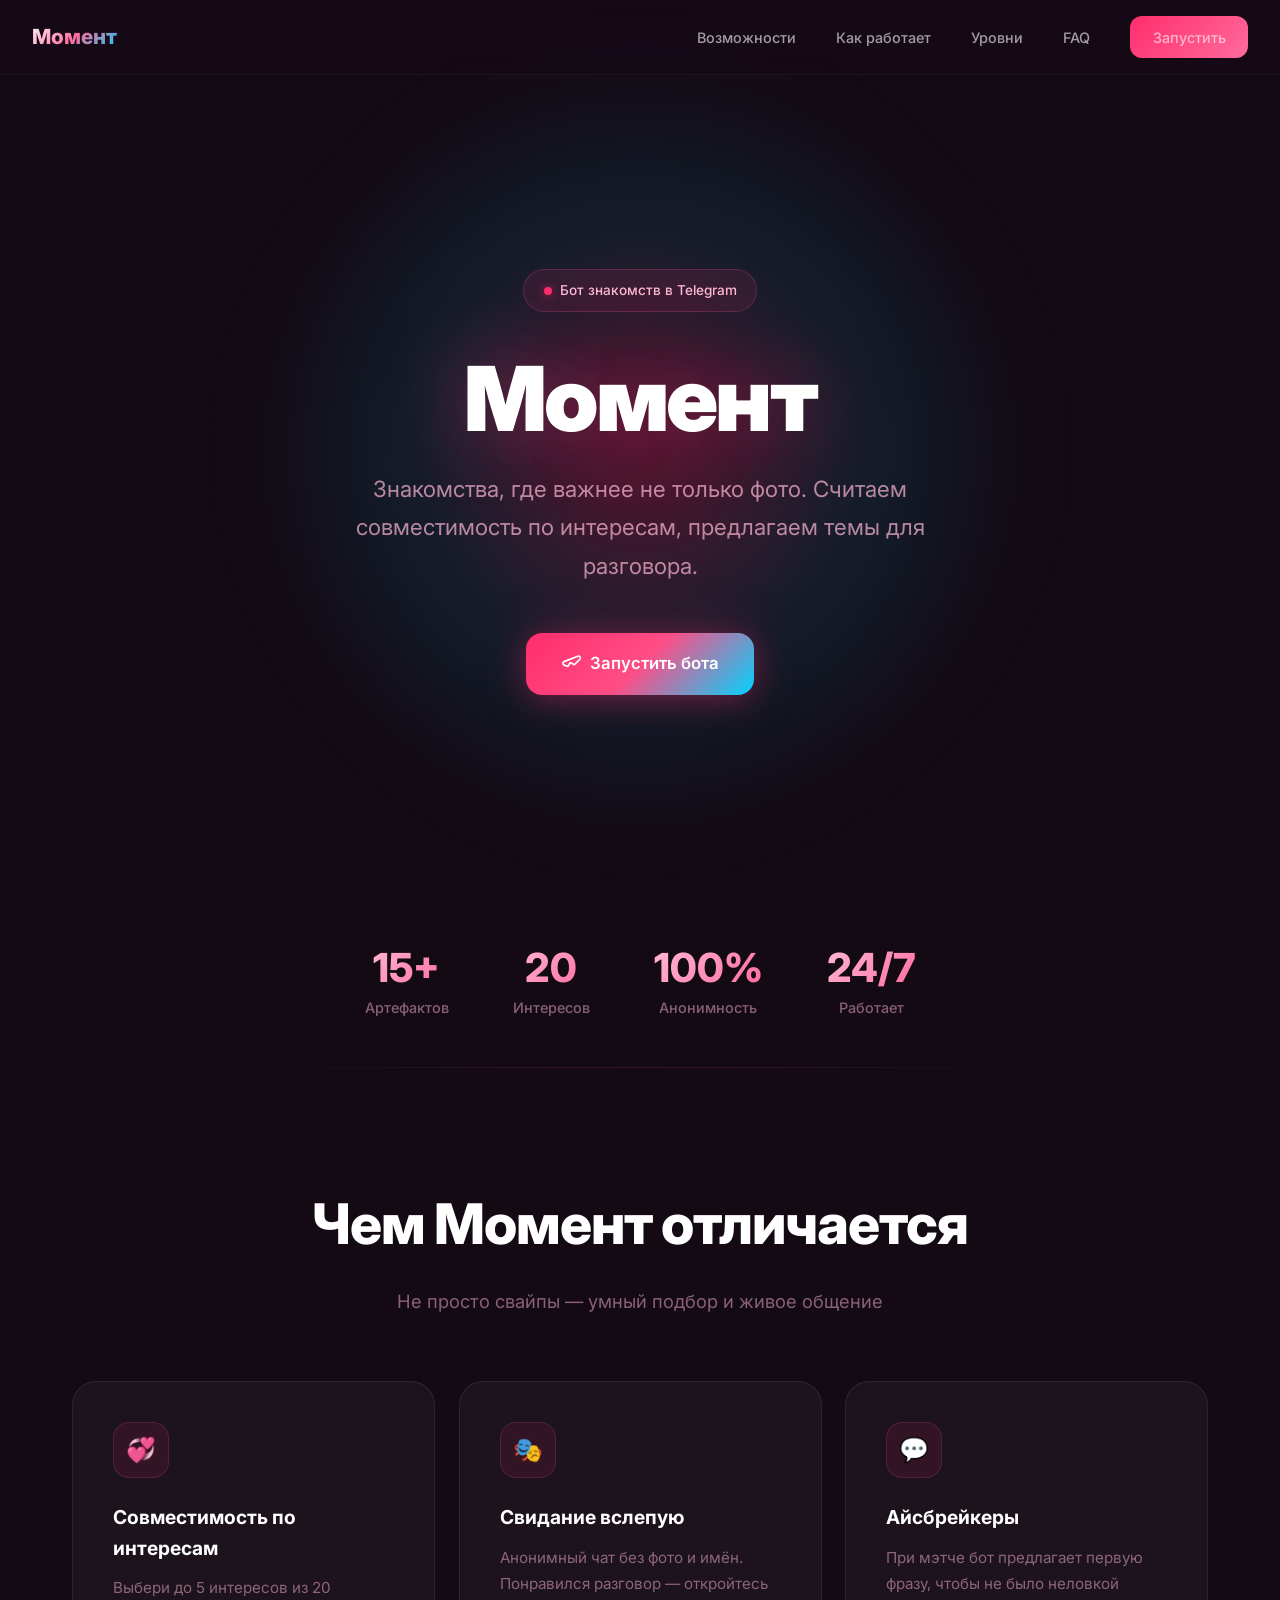
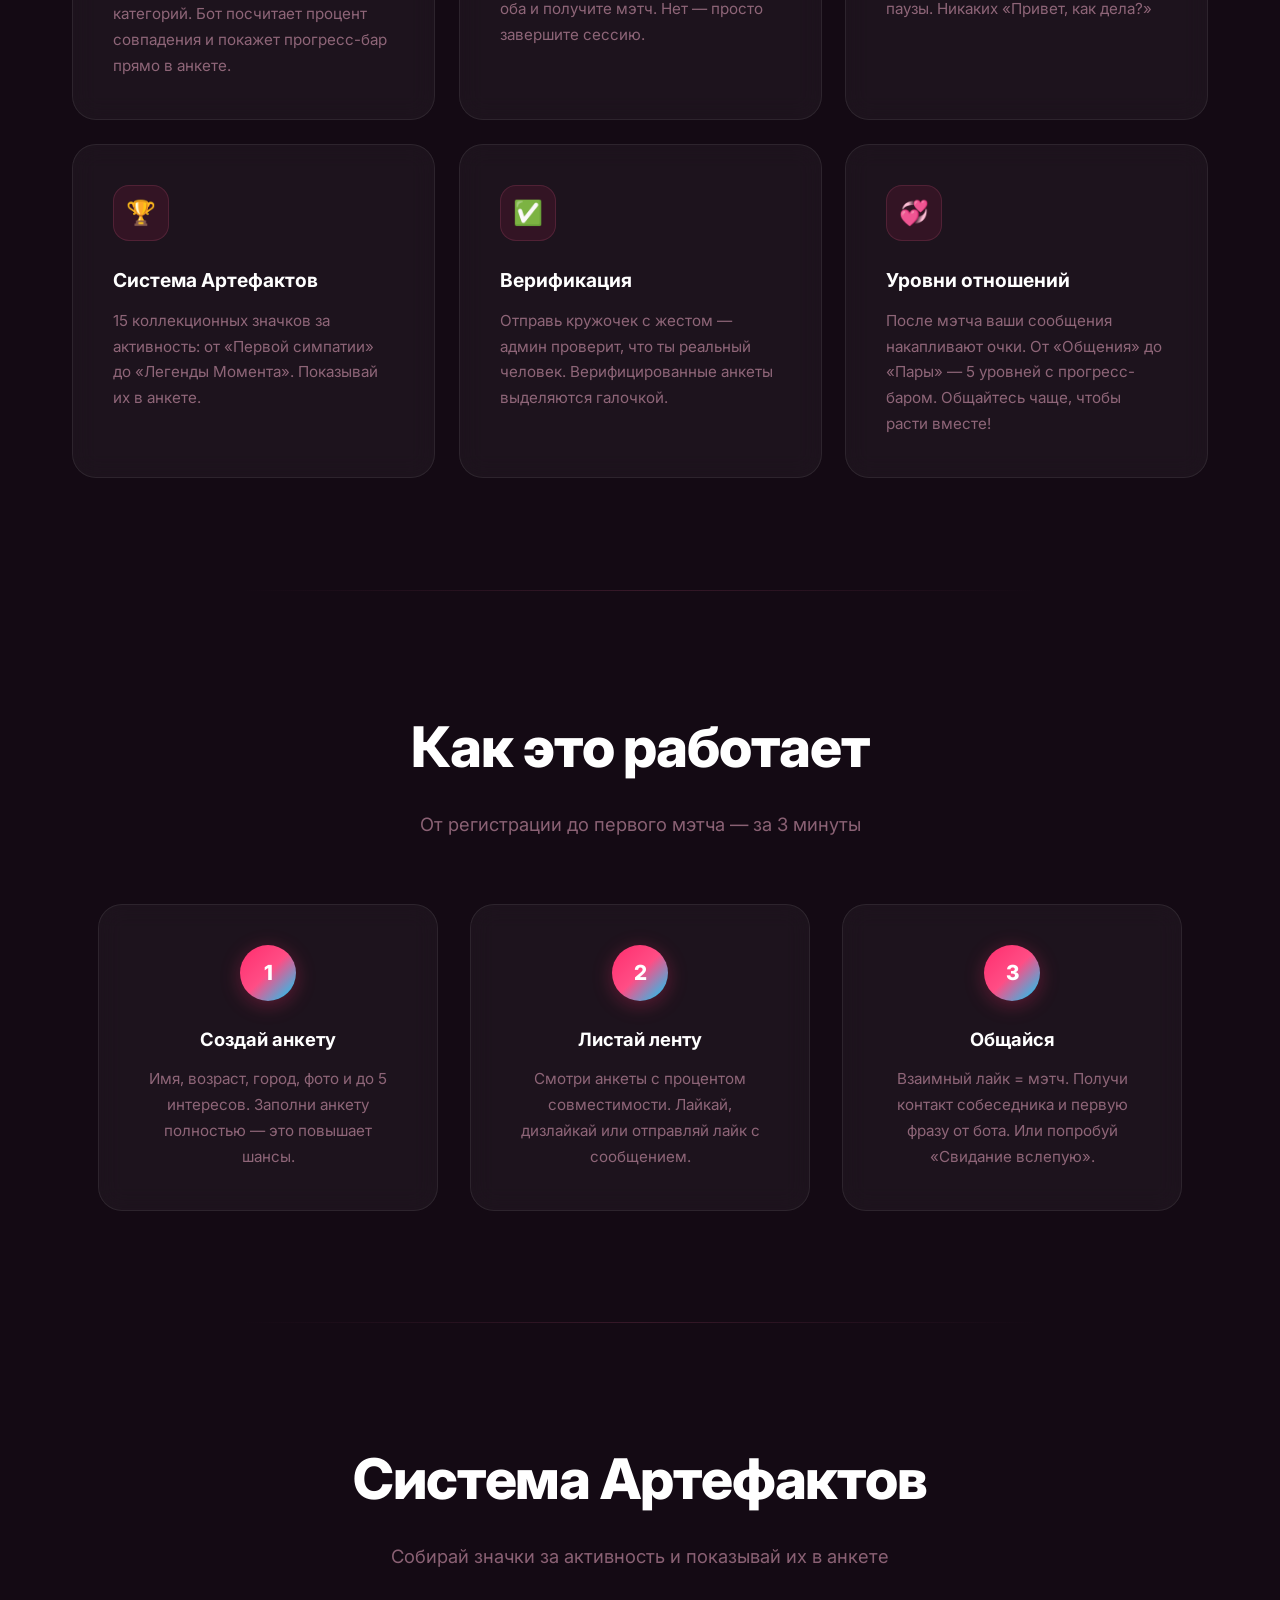
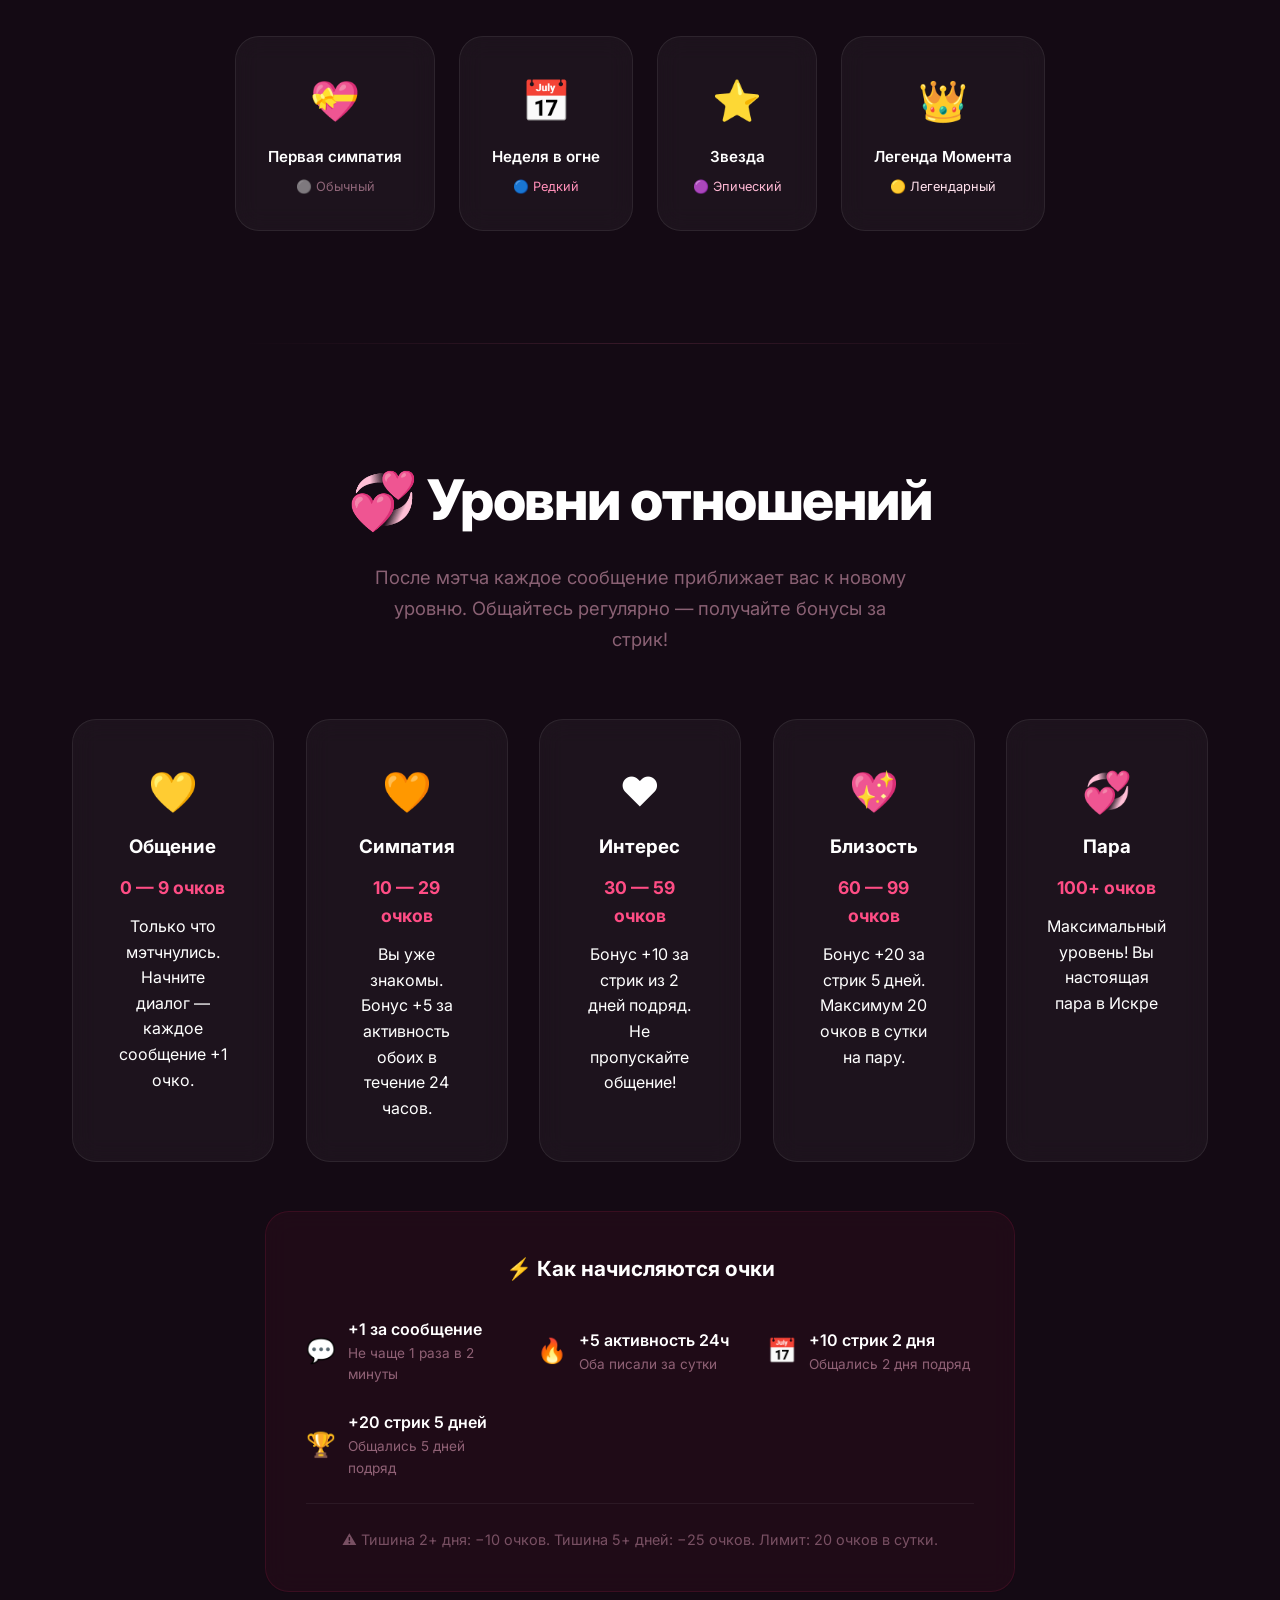
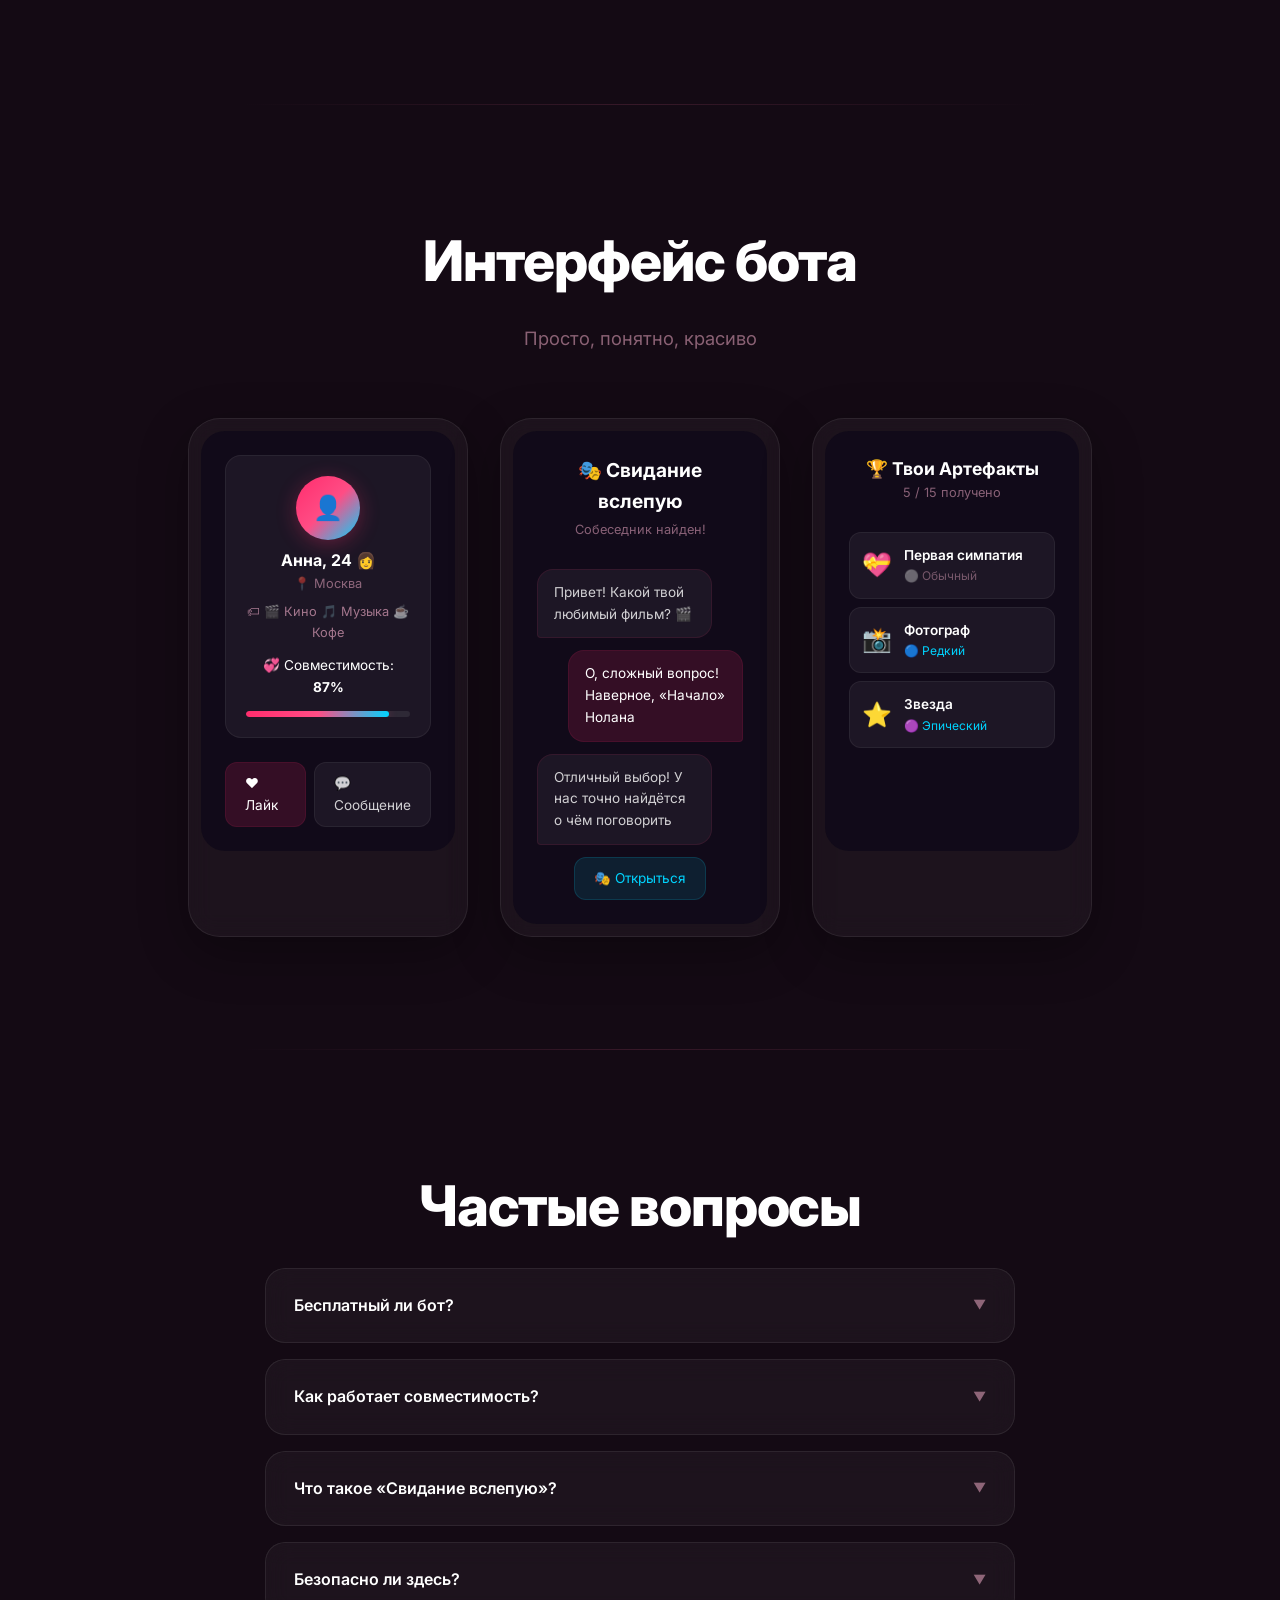
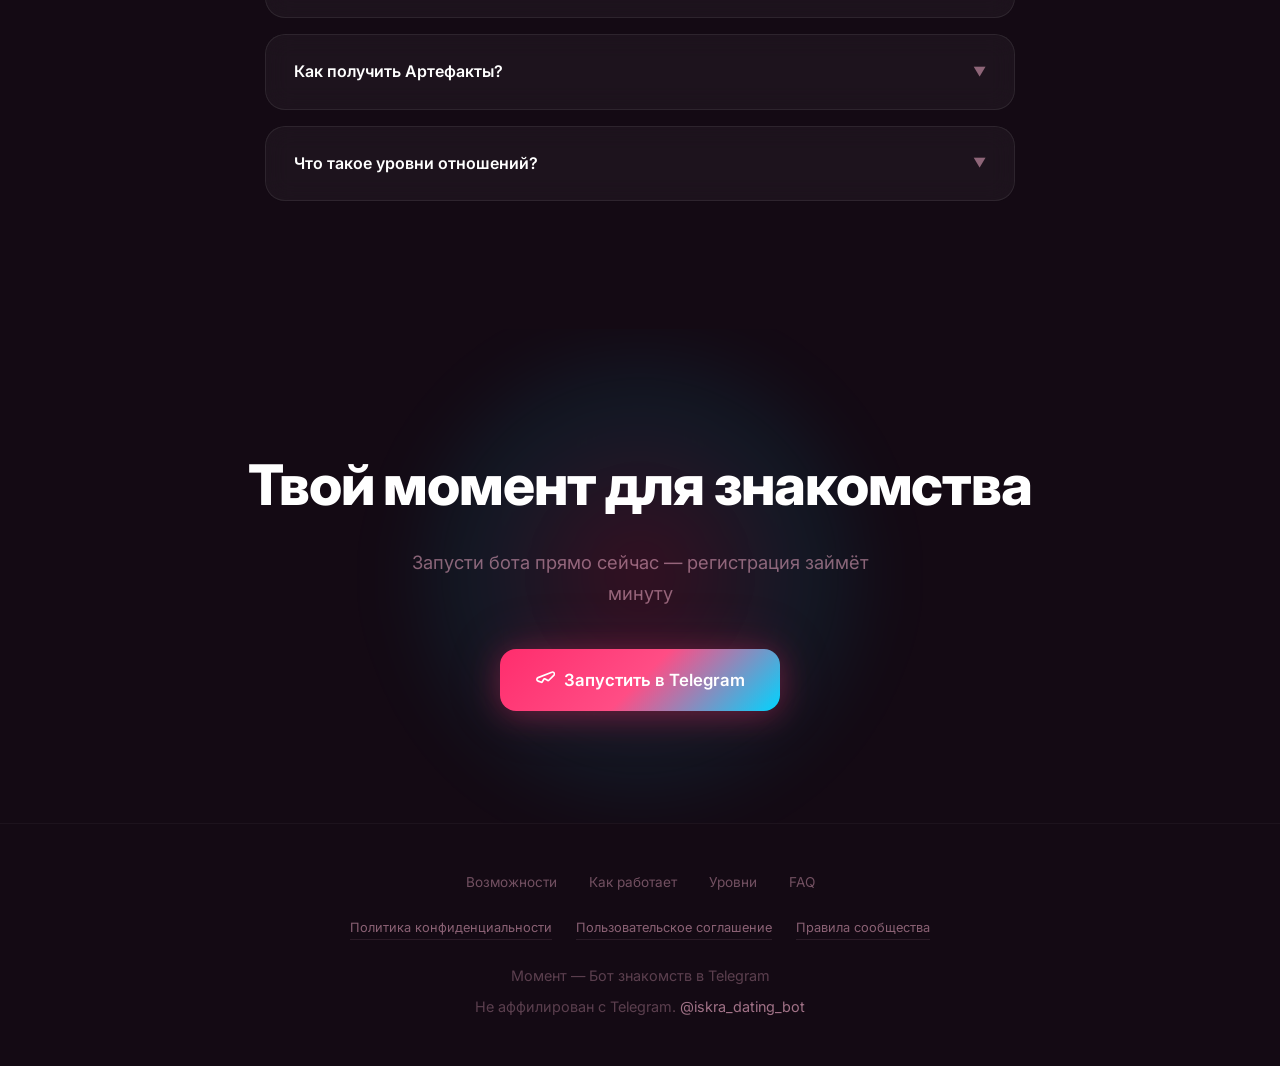
==== commit 55e2af38: "Update index.html" ====
--- a/index.html
+++ b/index.html
@@ -1222,1123 +1222,4 @@
         });
     </script>
 </body>
-    </html>            transition: all 0.4s ease;
-        }
-        .navbar.scrolled {
-            background: rgba(20, 10, 20, 0.9);
-        }
-        .nav-logo {
-            font-weight: 800;
-            font-size: 1.3rem;
-            background: linear-gradient(135deg, #fff 0%, #ff6b9d 50%, #00d4ff 100%);
-            -webkit-background-clip: text;
-            -webkit-text-fill-color: transparent;
-            background-clip: text;
-        }
-        .nav-links {
-            display: flex;
-            gap: 2.5rem;
-            align-items: center;
-        }
-        .nav-links a {
-            color: rgba(255,255,255,0.6);
-            text-decoration: none;
-            font-size: 0.9rem;
-            font-weight: 500;
-            transition: color 0.3s ease;
-            position: relative;
-        }
-        .nav-links a:hover {
-            color: #ff6b9d;
-        }
-        .nav-links a::after {
-            content: '';
-            position: absolute;
-            bottom: -4px; left: 0;
-            width: 0; height: 1.5px;
-            background: linear-gradient(90deg, #ff2d6d, #00d4ff);
-            transition: width 0.3s ease;
-        }
-        .nav-links a:hover::after {
-            width: 100%;
-        }
-        .nav-cta {
-            padding: 0.6rem 1.4rem;
-            border-radius: 12px;
-            background: linear-gradient(135deg, #ff2d6d, #ff6b9d);
-            color: #fff;
-            font-weight: 600;
-            font-size: 0.85rem;
-            text-decoration: none;
-            transition: all 0.3s ease;
-            border: none;
-        }
-        .nav-cta:hover {
-            transform: translateY(-1px);
-            box-shadow: 0 4px 20px rgba(255,45,109,0.4);
-        }
-
-        /* ===== BACKGROUND ORBS ===== */
-        /* ===== HERO ===== */
-        .hero {
-            min-height: 100vh;
-            display: flex;
-            flex-direction: column;
-            align-items: center;
-            justify-content: center;
-            text-align: center;
-            padding: 8rem 2rem 4rem;
-            position: relative;
-            z-index: 2;
-        }
-        .hero-glow {
-            position: absolute;
-            top: 50%; left: 50%;
-            transform: translate(-50%, -50%);
-            width: 800px; height: 800px;
-            background: radial-gradient(circle, rgba(255,45,109,0.3) 0%, rgba(0,212,255,0.1) 40%, transparent 70%);
-            filter: blur(40px);
-            pointer-events: none;
-            z-index: 0;
-            animation: heroGlowPulse 8s ease-in-out infinite;
-        }
-        @keyframes heroGlowPulse {
-            0%, 100% { opacity: 0.8; }
-            50% { opacity: 1; }
-        }
-        .hero-content { position: relative; z-index: 1; max-width: 850px; }
-
-        .badge {
-            display: inline-flex;
-            align-items: center;
-            gap: 0.5rem;
-            background: rgba(255,45,109,0.1);
-            border: 1px solid rgba(255,107,157,0.2);
-            color: #ffb8d4;
-            padding: 0.6rem 1.2rem;
-            border-radius: 100px;
-            font-size: 0.85rem;
-            font-weight: 500;
-            margin-bottom: 2.5rem;
-            animation: fadeInDown 0.8s ease;
-            backdrop-filter: blur(10px);
-        }
-        .badge-dot {
-            width: 8px; height: 8px;
-            background: #ff2d6d;
-            border-radius: 50%;
-            animation: pulse 2s infinite;
-            box-shadow: 0 0 10px rgba(255,45,109,0.6);
-        }
-        @keyframes pulse {
-            0%, 100% { opacity: 1; transform: scale(1); }
-            50% { opacity: 0.5; transform: scale(1.3); }
-        }
-
-        .hero h1 {
-            font-size: clamp(3rem, 7vw, 6rem);
-            font-weight: 900;
-            line-height: 1.05;
-            margin-bottom: 1.5rem;
-            color: #fff;
-            letter-spacing: -0.03em;
-            animation: fadeInUp 0.8s ease 0.2s both;
-            text-shadow: 0 0 80px rgba(255,45,109,0.4), 0 0 120px rgba(0,212,255,0.15);
-        }
-        .hero p {
-            font-size: clamp(1.1rem, 2.5vw, 1.4rem);
-            color: rgba(255,184,212,0.7);
-            max-width: 600px;
-            margin: 0 auto 3rem;
-            animation: fadeInUp 0.8s ease 0.4s both;
-            font-weight: 400;
-            line-height: 1.7;
-        }
-
-        .cta-group {
-            display: flex;
-            gap: 1rem;
-            justify-content: center;
-            flex-wrap: wrap;
-            animation: fadeInUp 0.8s ease 0.6s both;
-        }
-
-        .btn {
-            display: inline-flex;
-            align-items: center;
-            gap: 0.6rem;
-            padding: 1.1rem 2.2rem;
-            border-radius: 16px;
-            font-size: 1.05rem;
-            font-weight: 600;
-            text-decoration: none;
-            transition: all 0.4s cubic-bezier(0.4, 0, 0.2, 1);
-            cursor: pointer;
-            border: none;
-            position: relative;
-            overflow: hidden;
-        }
-        .btn-primary {
-            background: linear-gradient(135deg, #ff2d6d, #ff4d85, #00d4ff);
-            color: #fff;
-            box-shadow: 0 4px 30px rgba(255,45,109,0.3), 0 0 60px rgba(255,45,109,0.15);
-        }
-        .btn-primary:hover {
-            transform: translateY(-3px) scale(1.02);
-            box-shadow: 0 8px 40px rgba(255,45,109,0.5), 0 0 80px rgba(255,107,157,0.25), 0 0 120px rgba(255,143,184,0.1);
-        }
-        .btn-primary:active {
-            transform: translateY(-1px) scale(0.98);
-        }
-        .btn-secondary {
-            background: rgba(255,255,255,0.04);
-            color: #fff;
-            border: 1px solid rgba(255,255,255,0.08);
-            backdrop-filter: blur(10px);
-        }
-        .btn-secondary:hover {
-            background: rgba(255,45,109,0.1);
-            border-color: rgba(255,45,109,0.25);
-            transform: translateY(-2px);
-            box-shadow: 0 4px 20px rgba(255,45,109,0.15);
-        }
-
-        /* ===== STATS BAR ===== */
-        .stats-bar {
-            display: flex;
-            justify-content: center;
-            gap: 4rem;
-            padding: 3rem 2rem;
-            position: relative;
-            z-index: 2;
-            flex-wrap: wrap;
-        }
-        .stat-item { text-align: center; }
-        .stat-num {
-            font-size: 2.5rem;
-            font-weight: 800;
-            color: #fff;
-            line-height: 1;
-            background: linear-gradient(135deg, #ffb8d4 0%, #ff6b9d 100%);
-            -webkit-background-clip: text;
-            -webkit-text-fill-color: transparent;
-            background-clip: text;
-        }
-        .stat-label { 
-            color: rgba(255,184,212,0.5); 
-            font-size: 0.9rem; 
-            margin-top: 0.5rem;
-            font-weight: 500;
-        }
-
-        /* ===== SECTIONS ===== */
-        .section {
-            contain: layout style; 
-            padding: 7rem 2rem; 
-            max-width: 1200px; 
-            margin: 0 auto; 
-            position: relative;
-            z-index: 2;
-        }
-        .section-divider {
-            height: 1px;
-            background: linear-gradient(90deg, transparent, rgba(255,107,157,0.15), transparent);
-            margin: 0 auto;
-            max-width: 800px;
-        }
-
-        .section-title {
-            text-align: center;
-            font-size: clamp(2rem, 4.5vw, 3.5rem);
-            font-weight: 800;
-            margin-bottom: 1rem;
-            color: #fff;
-            letter-spacing: -0.02em;
-        }
-        .section-subtitle {
-            text-align: center;
-            color: rgba(255,184,212,0.5);
-            font-size: 1.15rem;
-            max-width: 550px;
-            margin: 0 auto 4rem;
-            font-weight: 400;
-            line-height: 1.7;
-        }
-
-        /* ===== FEATURE CARDS ===== */
-        .features-grid {
-            display: grid;
-            grid-template-columns: repeat(auto-fit, minmax(320px, 1fr));
-            gap: 1.5rem;
-        }
-        .feature-card {
-            will-change: transform;
-            transform: translateZ(0);
-            background: rgba(255,255,255,0.04);
-            border: 1px solid rgba(255,255,255,0.08);
-            border-radius: 24px;
-            padding: 2.5rem;
-            transition: all 0.5s cubic-bezier(0.4, 0, 0.2, 1);
-            backdrop-filter: blur(12px);
-            -webkit-backdrop-filter: blur(12px);
-            position: relative;
-            overflow: hidden;
-        }
-        .feature-card::before {
-            content: '';
-            position: absolute;
-            top: 0; left: 0; right: 0;
-            height: 1px;
-            background: linear-gradient(90deg, transparent, rgba(255,107,157,0.3), transparent);
-            opacity: 0;
-            transition: opacity 0.5s ease;
-        }
-        .feature-card:hover {
-            background: rgba(255,255,255,0.06);
-            border-color: rgba(255,107,157,0.2);
-            transform: translateY(-8px);
-            box-shadow: 0 12px 40px rgba(0,0,0,0.25);
-        }
-        .feature-card:hover::before {
-            opacity: 1;
-        }
-        .feature-icon {
-            width: 56px; height: 56px;
-            border-radius: 16px;
-            display: flex;
-            align-items: center;
-            justify-content: center;
-            font-size: 1.5rem;
-            margin-bottom: 1.5rem;
-            background: rgba(255,45,109,0.1);
-            border: 1px solid rgba(255,107,157,0.15);
-        }
-        .feature-card h3 {
-            font-size: 1.2rem;
-            font-weight: 700;
-            margin-bottom: 0.75rem;
-            color: #fff;
-        }
-        .feature-card p { 
-            color: rgba(255,184,212,0.5); 
-            font-size: 0.95rem; 
-            line-height: 1.7;
-        }
-
-        /* ===== STEPS ===== */
-        .steps {
-            display: flex;
-            gap: 2rem;
-            justify-content: center;
-            flex-wrap: wrap;
-            margin-top: 2rem;
-        }
-        .step {
-            will-change: transform;
-            transform: translateZ(0);
-            flex: 1;
-            min-width: 280px;
-            max-width: 340px;
-            text-align: center;
-            padding: 2.5rem;
-            background: rgba(255,255,255,0.04);
-            border: 1px solid rgba(255,255,255,0.08);
-            border-radius: 24px;
-            backdrop-filter: blur(12px);
-            -webkit-backdrop-filter: blur(12px);
-            transition: all 0.5s cubic-bezier(0.4, 0, 0.2, 1);
-        }
-        .step:hover {
-            transform: translateY(-6px);
-            border-color: rgba(255,107,157,0.2);
-            box-shadow: 0 12px 40px rgba(0,0,0,0.2);
-        }
-        .step-num {
-            width: 56px; height: 56px;
-            border-radius: 50%;
-            background: linear-gradient(135deg, #ff2d6d, #ff4d85, #00d4ff);
-            display: flex;
-            align-items: center;
-            justify-content: center;
-            font-weight: 800;
-            font-size: 1.3rem;
-            margin: 0 auto 1.5rem;
-            color: #fff;
-            box-shadow: 0 4px 20px rgba(255,45,109,0.3);
-        }
-        .step h3 { 
-            font-size: 1.15rem; 
-            margin-bottom: 0.75rem; 
-            color: #fff;
-            font-weight: 700;
-        }
-        .step p { 
-            color: rgba(255,184,212,0.5); 
-            font-size: 0.95rem;
-            line-height: 1.7;
-        }
-
-        /* ===== BADGES SHOWCASE ===== */
-        .badges-showcase {
-            display: flex;
-            gap: 1.5rem;
-            justify-content: center;
-            flex-wrap: wrap;
-            margin-top: 2rem;
-        }
-        .badge-item {
-            will-change: transform;
-            transform: translateZ(0);
-            background: rgba(255,255,255,0.04);
-            border: 1px solid rgba(255,255,255,0.08);
-            border-radius: 24px;
-            padding: 2rem;
-            text-align: center;
-            min-width: 160px;
-            transition: all 0.5s cubic-bezier(0.4, 0, 0.2, 1);
-            backdrop-filter: blur(12px);
-            -webkit-backdrop-filter: blur(12px);
-        }
-        .badge-item:hover { 
-            transform: scale(1.05) translateY(-4px); 
-            border-color: rgba(255,45,109,0.25);
-            box-shadow: 0 10px 30px rgba(0,0,0,0.2);
-        }
-        .badge-emoji { font-size: 2.5rem; margin-bottom: 0.75rem; }
-        .badge-name { font-weight: 600; font-size: 0.95rem; color: #fff; }
-        .badge-rarity {
-            font-size: 0.8rem;
-            margin-top: 0.5rem;
-        }
-        .r-common { color: rgba(255,184,212,0.5); }
-        .r-rare { color: #ff8fb8; }
-        .r-epic { color: #ffb8d4; }
-        .r-legendary { color: #ffe0ec; }
-
-        /* ===== LEVELS CARDS ===== */
-        .level-card {
-            will-change: transform;
-            transform: translateZ(0);
-            background: rgba(255,255,255,0.04);
-            border: 1px solid rgba(255,255,255,0.08);
-            border-radius: 24px;
-            padding: 2.5rem;
-            text-align: center;
-            flex: 1;
-            min-width: 200px;
-            max-width: 220px;
-            backdrop-filter: blur(12px);
-            -webkit-backdrop-filter: blur(12px);
-            transition: all 0.5s cubic-bezier(0.4, 0, 0.2, 1);
-        }
-        .level-card:hover {
-            transform: translateY(-6px);
-            border-color: rgba(255,107,157,0.2);
-            box-shadow: 0 12px 40px rgba(0,0,0,0.2);
-        }
-        .level-points {
-            color: #ff4d85;
-            font-weight: 700;
-            font-size: 1.1rem;
-            margin: 0.75rem 0;
-        }
-
-        /* ===== POINTS INFO BOX ===== */
-        .points-box {
-            max-width: 750px;
-            margin: 3rem auto 0;
-            background: rgba(255,45,109,0.05);
-            border: 1px solid rgba(255,45,109,0.12);
-            border-radius: 24px;
-            padding: 2.5rem;
-            backdrop-filter: blur(12px);
-            -webkit-backdrop-filter: blur(12px);
-        }
-        .points-box h3 {
-            text-align: center;
-            margin-bottom: 2rem;
-            color: #fff;
-            font-size: 1.3rem;
-        }
-        .points-grid {
-            display: grid;
-            grid-template-columns: repeat(auto-fit, minmax(200px, 1fr));
-            gap: 1.5rem;
-        }
-        .point-item {
-            display: flex;
-            align-items: center;
-            gap: 0.75rem;
-        }
-        .point-item span { font-size: 1.5rem; }
-        .point-item div div:first-child { font-weight: 600; color: #fff; }
-        .point-item div div:last-child { color: rgba(255,184,212,0.5); font-size: 0.85rem; }
-        .points-warning {
-            margin-top: 1.5rem;
-            padding-top: 1.5rem;
-            border-top: 1px solid rgba(255,255,255,0.06);
-            text-align: center;
-            color: rgba(255,184,212,0.4);
-            font-size: 0.9rem;
-        }
-
-        /* ===== SCREENSHOTS ===== */
-        .screenshots {
-            display: flex;
-            gap: 2rem;
-            justify-content: center;
-            flex-wrap: wrap;
-            margin-top: 3rem;
-        }
-        .phone-mockup {
-            will-change: transform;
-            transform: translateZ(0);
-            width: 280px;
-            background: rgba(255,255,255,0.04);
-            border-radius: 32px;
-            padding: 12px;
-            border: 1px solid rgba(255,255,255,0.08);
-            box-shadow: 0 16px 50px rgba(0,0,0,0.3);
-            backdrop-filter: blur(12px);
-            -webkit-backdrop-filter: blur(12px);
-            transition: all 0.5s cubic-bezier(0.4, 0, 0.2, 1);
-        }
-        .phone-mockup:hover {
-            transform: translateY(-10px);
-            box-shadow: 0 20px 60px rgba(0,0,0,0.3);
-        }
-        .phone-screen {
-            background: rgba(10,5,24,0.6);
-            border-radius: 24px;
-            padding: 1.5rem;
-            min-height: 420px;
-            display: flex;
-            flex-direction: column;
-            gap: 0.75rem;
-        }
-        .chat-bubble {
-            background: rgba(255,45,109,0.15);
-            border-radius: 16px 16px 4px 16px;
-            padding: 0.75rem 1rem;
-            font-size: 0.85rem;
-            max-width: 85%;
-            align-self: flex-end;
-            color: #fff;
-            border: 1px solid rgba(255,45,109,0.1);
-        }
-        .chat-bubble.in {
-            background: rgba(255,255,255,0.05);
-            border-radius: 16px 16px 16px 4px;
-            align-self: flex-start;
-            color: rgba(255,255,255,0.8);
-        }
-        .profile-card {
-            background: rgba(255,255,255,0.05);
-            border-radius: 16px;
-            padding: 1.25rem;
-            text-align: center;
-            border: 1px solid rgba(255,255,255,0.06);
-        }
-        .profile-avatar {
-            width: 64px; height: 64px;
-            border-radius: 50%;
-            background: linear-gradient(135deg, #ff2d6d, #ff4d85, #00d4ff);
-            margin: 0 auto 0.5rem;
-            display: flex;
-            align-items: center;
-            justify-content: center;
-            font-size: 1.5rem;
-            box-shadow: 0 4px 20px rgba(255,45,109,0.3);
-        }
-        .compat-bar {
-            height: 6px;
-            background: rgba(255,255,255,0.08);
-            border-radius: 3px;
-            margin-top: 0.75rem;
-            overflow: hidden;
-        }
-        .compat-fill {
-            height: 100%;
-            width: 87%;
-            background: linear-gradient(90deg, #ff2d6d, #ff4d85, #00d4ff);
-            border-radius: 3px;
-            box-shadow: 0 0 10px rgba(255,45,109,0.3);
-        }
-
-        /* ===== FAQ ===== */
-        .faq-list { max-width: 750px; margin: 0 auto; }
-        .faq-item {
-            background: rgba(255,255,255,0.04);
-            border: 1px solid rgba(255,255,255,0.08);
-            border-radius: 20px;
-            margin-bottom: 1rem;
-            overflow: hidden;
-            backdrop-filter: blur(12px);
-            -webkit-backdrop-filter: blur(12px);
-            transition: all 0.3s ease;
-        }
-        .faq-item:hover {
-            border-color: rgba(255,107,157,0.15);
-        }
-        .faq-question {
-            padding: 1.5rem 1.75rem;
-            font-weight: 600;
-            cursor: pointer;
-            display: flex;
-            justify-content: space-between;
-            align-items: center;
-            transition: all 0.3s ease;
-            color: #fff;
-            font-size: 1rem;
-        }
-        .faq-question:hover { 
-            background: rgba(255,45,109,0.04); 
-        }
-        .faq-answer {
-            padding: 0 1.75rem 1.5rem;
-            color: rgba(255,184,212,0.5);
-            font-size: 0.95rem;
-            line-height: 1.7;
-            display: none;
-        }
-        .faq-item.active .faq-answer { display: block; }
-        .faq-item.active .faq-toggle { transform: rotate(180deg); }
-        .faq-toggle { 
-            transition: transform 0.4s cubic-bezier(0.4, 0, 0.2, 1); 
-            font-size: 0.8rem;
-            color: rgba(255,184,212,0.5);
-        }
-
-        /* ===== CTA SECTION ===== */
-        .cta-section {
-            text-align: center;
-            padding: 7rem 2rem;
-            position: relative;
-            z-index: 2;
-            overflow: hidden;
-        }
-        .cta-section::before {
-            content: '';
-            position: absolute;
-            top: 50%; left: 50%;
-            transform: translate(-50%, -50%);
-            width: 600px; height: 600px;
-            background: radial-gradient(circle, rgba(255,45,109,0.15) 0%, rgba(0,212,255,0.08) 40%, transparent 60%);
-            filter: blur(30px);
-            pointer-events: none;
-            
-        }
-        
-        .cta-section h2 {
-            font-size: clamp(2rem, 4.5vw, 3.5rem);
-            font-weight: 800;
-            margin-bottom: 1rem;
-            color: #fff;
-            position: relative;
-            z-index: 1;
-            letter-spacing: -0.02em;
-        }
-        .cta-section p {
-            color: rgba(255,184,212,0.5);
-            font-size: 1.15rem;
-            max-width: 500px;
-            margin: 0 auto 2.5rem;
-            position: relative;
-            z-index: 1;
-            line-height: 1.7;
-        }
-
-        /* ===== FOOTER ===== */
-        footer {
-            text-align: center;
-            padding: 3rem 2rem;
-            color: rgba(255,184,212,0.3);
-            font-size: 0.9rem;
-            position: relative;
-            z-index: 2;
-            border-top: 1px solid rgba(255,255,255,0.04);
-        }
-        footer a { 
-            color: rgba(255,184,212,0.6); 
-            text-decoration: none;
-            transition: color 0.3s ease;
-        }
-        footer a:hover { color: #ff6b9d; }
-        .footer-links {
-            display: flex;
-            justify-content: center;
-            gap: 2rem;
-            margin-bottom: 1.5rem;
-            flex-wrap: wrap;
-        }
-        .footer-links a {
-            color: rgba(255,184,212,0.4);
-            text-decoration: none;
-            font-size: 0.85rem;
-            transition: color 0.3s ease;
-        }
-        .footer-links a:hover { color: #ff6b9d; }
-        .footer-legal {
-            display: flex;
-            justify-content: center;
-            gap: 1.5rem;
-            margin-bottom: 1.5rem;
-            flex-wrap: wrap;
-        }
-        .footer-legal a {
-            color: rgba(255,184,212,0.5);
-            text-decoration: none;
-            font-size: 0.8rem;
-            transition: color 0.3s ease;
-            border-bottom: 1px solid rgba(255,184,212,0.1);
-        }
-        .footer-legal a:hover {
-            color: #ff6b9d;
-            border-bottom-color: rgba(255,107,157,0.4);
-        }
-
-        /* ===== ANIMATIONS ===== */
-        @keyframes fadeInUp {
-            from { opacity: 0; transform: translateY(40px); }
-            to { opacity: 1; transform: translateY(0); }
-        }
-        @keyframes fadeInDown {
-            from { opacity: 0; transform: translateY(-30px); }
-            to { opacity: 1; transform: translateY(0); }
-        }
-
-        /* Scroll reveal */
-        .reveal {
-            opacity: 0;
-            transform: translateY(40px);
-            transition: opacity 0.5s ease, transform 0.5s ease;
-        }
-        .reveal.visible {
-            opacity: 1;
-            transform: translateY(0);
-        }
-
-        /* ===== RESPONSIVE ===== */
-        @media (max-width: 768px) {
-            .navbar { padding: 0.8rem 1rem; }
-            .nav-links { display: none; }
-            .stats-bar { gap: 2rem; padding: 2rem 1rem; }
-            .stat-num { font-size: 2rem; }
-            .steps { flex-direction: column; align-items: center; }
-            .step {
-            will-change: transform;
-            transform: translateZ(0); max-width: 100%; min-width: auto; width: 100%; }
-            .section {
-            contain: layout style; padding: 4rem 1.5rem; }
-            .features-grid { grid-template-columns: 1fr; }
-            .hero { padding: 7rem 1.5rem 3rem; }
-        }
-    </style>
-</head>
-<body>
-
-    <!-- Background Effects -->
-
-
-
-
-        
-    <!-- Navbar -->
-    <nav class="navbar">
-        <div class="nav-logo">Момент</div>
-        <div class="nav-links">
-            <a href="#features">Возможности</a>
-            <a href="#how-it-works">Как работает</a>
-            <a href="#levels">Уровни</a>
-            <a href="#faq">FAQ</a>
-            <a href="https://t.me/iskraa777_bot" class="nav-cta" target="_blank">Запустить</a>
-        </div>
-    </nav>
-
-    <!-- Hero -->
-    <section class="hero">
-        <div class="hero-glow"></div>
-        <div class="hero-content">
-            <div class="badge">
-                <span class="badge-dot"></span>
-                Бот знакомств в Telegram
-            </div>
-            <h1>Момент</h1>
-            <p>Знакомства, где важнее не только фото. Считаем совместимость по интересам, предлагаем темы для разговора.</p>
-            <div class="cta-group">
-                <a href="https://t.me/iskraa777_bot" class="btn btn-primary" target="_blank">
-                    <svg width="20" height="20" viewBox="0 0 24 24" fill="none" stroke="currentColor" stroke-width="2" stroke-linecap="round" stroke-linejoin="round"><path d="M21.198 2.433a2.242 2.242 0 0 0-1.022.215l-16.5 6.498a2.25 2.25 0 0 0 .111 4.236l3.888 1.354a.75.75 0 0 0 .888-.296l2.208-3.622a.75.75 0 0 1 1.043-.233l3.62 2.088a.75.75 0 0 0 .888-.088l6.498-6.498a2.25 2.25 0 0 0-1.636-3.674z"/></svg>
-                    Запустить бота
-                </a>
-            </div>
-        </div>
-    </section>
-
-    <!-- Stats -->
-    <div class="stats-bar">
-        <div class="stat-item reveal">
-            <div class="stat-num">15+</div>
-            <div class="stat-label">Артефактов</div>
-        </div>
-        <div class="stat-item reveal">
-            <div class="stat-num">20</div>
-            <div class="stat-label">Интересов</div>
-        </div>
-        <div class="stat-item reveal">
-            <div class="stat-num">100%</div>
-            <div class="stat-label">Анонимность</div>
-        </div>
-        <div class="stat-item reveal">
-            <div class="stat-num">24/7</div>
-            <div class="stat-label">Работает</div>
-        </div>
-    </div>
-
-    <div class="section-divider"></div>
-
-    <!-- Features -->
-    <section class="section" id="features">
-        <h2 class="section-title reveal">Чем Момент отличается</h2>
-        <p class="section-subtitle reveal">Не просто свайпы — умный подбор и живое общение</p>
-        <div class="features-grid">
-            <div class="feature-card reveal">
-                <div class="feature-icon">💞</div>
-                <h3>Совместимость по интересам</h3>
-                <p>Выбери до 5 интересов из 20 категорий. Бот посчитает процент совпадения и покажет прогресс-бар прямо в анкете.</p>
-            </div>
-            <div class="feature-card reveal">
-                <div class="feature-icon">🎭</div>
-                <h3>Свидание вслепую</h3>
-                <p>Анонимный чат без фото и имён. Понравился разговор — откройтесь оба и получите мэтч. Нет — просто завершите сессию.</p>
-            </div>
-            <div class="feature-card reveal">
-                <div class="feature-icon">💬</div>
-                <h3>Айсбрейкеры</h3>
-                <p>При мэтче бот предлагает первую фразу, чтобы не было неловкой паузы. Никаких «Привет, как дела?»</p>
-            </div>
-            <div class="feature-card reveal">
-                <div class="feature-icon">🏆</div>
-                <h3>Система Артефактов</h3>
-                <p>15 коллекционных значков за активность: от «Первой симпатии» до «Легенды Момента». Показывай их в анкете.</p>
-            </div>
-            <div class="feature-card reveal">
-                <div class="feature-icon">✅</div>
-                <h3>Верификация</h3>
-                <p>Отправь кружочек с жестом — админ проверит, что ты реальный человек. Верифицированные анкеты выделяются галочкой.</p>
-            </div>
-            <div class="feature-card reveal">
-                <div class="feature-icon">💞</div>
-                <h3>Уровни отношений</h3>
-                <p>После мэтча ваши сообщения накапливают очки. От «Общения» до «Пары» — 5 уровней с прогресс-баром. Общайтесь чаще, чтобы расти вместе!</p>
-            </div>
-        </div>
-    </section>
-
-    <div class="section-divider"></div>
-
-    <!-- How it works -->
-    <section class="section" id="how-it-works">
-        <h2 class="section-title reveal">Как это работает</h2>
-        <p class="section-subtitle reveal">От регистрации до первого мэтча — за 3 минуты</p>
-        <div class="steps">
-            <div class="step reveal">
-                <div class="step-num">1</div>
-                <h3>Создай анкету</h3>
-                <p>Имя, возраст, город, фото и до 5 интересов. Заполни анкету полностью — это повышает шансы.</p>
-            </div>
-            <div class="step reveal">
-                <div class="step-num">2</div>
-                <h3>Листай ленту</h3>
-                <p>Смотри анкеты с процентом совместимости. Лайкай, дизлайкай или отправляй лайк с сообщением.</p>
-            </div>
-            <div class="step reveal">
-                <div class="step-num">3</div>
-                <h3>Общайся</h3>
-                <p>Взаимный лайк = мэтч. Получи контакт собеседника и первую фразу от бота. Или попробуй «Свидание вслепую».</p>
-            </div>
-        </div>
-    </section>
-
-    <div class="section-divider"></div>
-
-    <!-- Badges -->
-    <section class="section">
-        <h2 class="section-title reveal">Система Артефактов</h2>
-        <p class="section-subtitle reveal">Собирай значки за активность и показывай их в анкете</p>
-        <div class="badges-showcase reveal">
-            <div class="badge-item">
-                <div class="badge-emoji">💝</div>
-                <div class="badge-name">Первая симпатия</div>
-                <div class="badge-rarity r-common">⚪ Обычный</div>
-            </div>
-            <div class="badge-item">
-                <div class="badge-emoji">📅</div>
-                <div class="badge-name">Неделя в огне</div>
-                <div class="badge-rarity r-rare">🔵 Редкий</div>
-            </div>
-            <div class="badge-item">
-                <div class="badge-emoji">⭐</div>
-                <div class="badge-name">Звезда</div>
-                <div class="badge-rarity r-epic">🟣 Эпический</div>
-            </div>
-            <div class="badge-item">
-                <div class="badge-emoji">👑</div>
-                <div class="badge-name">Легенда Момента</div>
-                <div class="badge-rarity r-legendary">🟡 Легендарный</div>
-            </div>
-        </div>
-    </section>
-
-    <div class="section-divider"></div>
-
-    <!-- Уровни отношений -->
-    <section class="section" id="levels">
-        <h2 class="section-title reveal">💞 Уровни отношений</h2>
-        <p class="section-subtitle reveal">После мэтча каждое сообщение приближает вас к новому уровню. Общайтесь регулярно — получайте бонусы за стрик!</p>
-
-        <div class="steps" style="margin-top: 3rem;">
-            <div class="level-card reveal">
-                <div style="font-size: 2.5rem; margin-bottom: 0.5rem;">💛</div>
-                <h3>Общение</h3>
-                <div class="level-points">0 — 9 очков</div>
-                <p>Только что мэтчнулись. Начните диалог — каждое сообщение +1 очко.</p>
-            </div>
-            <div class="level-card reveal">
-                <div style="font-size: 2.5rem; margin-bottom: 0.5rem;">🧡</div>
-                <h3>Симпатия</h3>
-                <div class="level-points">10 — 29 очков</div>
-                <p>Вы уже знакомы. Бонус +5 за активность обоих в течение 24 часов.</p>
-            </div>
-            <div class="level-card reveal">
-                <div style="font-size: 2.5rem; margin-bottom: 0.5rem;">❤️</div>
-                <h3>Интерес</h3>
-                <div class="level-points">30 — 59 очков</div>
-                <p>Бонус +10 за стрик из 2 дней подряд. Не пропускайте общение!</p>
-            </div>
-            <div class="level-card reveal">
-                <div style="font-size: 2.5rem; margin-bottom: 0.5rem;">💖</div>
-                <h3>Близость</h3>
-                <div class="level-points">60 — 99 очков</div>
-                <p>Бонус +20 за стрик 5 дней. Максимум 20 очков в сутки на пару.</p>
-            </div>
-            <div class="level-card reveal">
-                <div style="font-size: 2.5rem; margin-bottom: 0.5rem;">💞</div>
-                <h3>Пара</h3>
-                <div class="level-points">100+ очков</div>
-                <p>Максимальный уровень! Вы настоящая пара в Искре</p>
-            </div>
-        </div>
-
-        <div class="points-box reveal">
-            <h3>⚡ Как начисляются очки</h3>
-            <div class="points-grid">
-                <div class="point-item">
-                    <span>💬</span>
-                    <div>
-                        <div>+1 за сообщение</div>
-                        <div>Не чаще 1 раза в 2 минуты</div>
-                    </div>
-                </div>
-                <div class="point-item">
-                    <span>🔥</span>
-                    <div>
-                        <div>+5 активность 24ч</div>
-                        <div>Оба писали за сутки</div>
-                    </div>
-                </div>
-                <div class="point-item">
-                    <span>📅</span>
-                    <div>
-                        <div>+10 стрик 2 дня</div>
-                        <div>Общались 2 дня подряд</div>
-                    </div>
-                </div>
-                <div class="point-item">
-                    <span>🏆</span>
-                    <div>
-                        <div>+20 стрик 5 дней</div>
-                        <div>Общались 5 дней подряд</div>
-                    </div>
-                </div>
-            </div>
-            <div class="points-warning">
-                ⚠️ Тишина 2+ дня: −10 очков. Тишина 5+ дней: −25 очков. Лимит: 20 очков в сутки.
-            </div>
-        </div>
-    </section>
-
-    <div class="section-divider"></div>
-
-    <!-- Interface Preview -->
-    <section class="section">
-        <h2 class="section-title reveal">Интерфейс бота</h2>
-        <p class="section-subtitle reveal">Просто, понятно, красиво</p>
-        <div class="screenshots reveal">
-            <div class="phone-mockup">
-                <div class="phone-screen">
-                    <div class="profile-card">
-                        <div class="profile-avatar">👤</div>
-                        <div style="font-weight:700; color:#fff;">Анна, 24 👩</div>
-                        <div style="color:rgba(255,184,212,0.5);font-size:0.8rem;">📍 Москва</div>
-                        <div style="margin-top:0.5rem;font-size:0.8rem; color:rgba(255,184,212,0.6);">🏷 🎬 Кино 🎵 Музыка ☕ Кофе</div>
-                        <div style="margin-top:0.75rem;font-size:0.85rem; color:#fff;">💞 Совместимость: <b>87%</b></div>
-                        <div class="compat-bar"><div class="compat-fill"></div></div>
-                    </div>
-                    <div style="display:flex;gap:0.5rem;justify-content:center;margin-top:auto;">
-                        <span style="background:rgba(255,45,109,0.15);padding:0.6rem 1.2rem;border-radius:12px;font-size:0.85rem; color:#fff; border:1px solid rgba(255,45,109,0.1);">❤️ Лайк</span>
-                        <span style="background:rgba(255,255,255,0.05);padding:0.6rem 1.2rem;border-radius:12px;font-size:0.85rem; color:rgba(255,255,255,0.8); border:1px solid rgba(255,255,255,0.06);">💬 Сообщение</span>
-                    </div>
-                </div>
-            </div>
-            <div class="phone-mockup">
-                <div class="phone-screen">
-                    <div style="text-align:center;margin-bottom:1rem;">
-                        <div style="font-size:1.2rem;font-weight:700; color:#fff;">🎭 Свидание вслепую</div>
-                        <div style="color:rgba(255,184,212,0.5);font-size:0.8rem;margin-top:0.25rem;">Собеседник найден!</div>
-                    </div>
-                    <div class="chat-bubble in">Привет! Какой твой любимый фильм? 🎬</div>
-                    <div class="chat-bubble">О, сложный вопрос! Наверное, «Начало» Нолана</div>
-                    <div class="chat-bubble in">Отличный выбор! У нас точно найдётся о чём поговорить</div>
-                    <div style="display:flex;gap:0.5rem;justify-content:center;margin-top:auto;">
-                        <span style="background:rgba(0,212,255,0.1);color:#00d4ff;padding:0.6rem 1.2rem;border-radius:12px;font-size:0.85rem; border:1px solid rgba(0,212,255,0.15);">🎭 Открыться</span>
-                    </div>
-                </div>
-            </div>
-            <div class="phone-mockup">
-                <div class="phone-screen">
-                    <div style="text-align:center;margin-bottom:1rem;">
-                        <div style="font-size:1.1rem;font-weight:700; color:#fff;">🏆 Твои Артефакты</div>
-                        <div style="color:rgba(255,184,212,0.5);font-size:0.8rem;">5 / 15 получено</div>
-                    </div>
-                    <div style="display:flex;flex-direction:column;gap:0.5rem;">
-                        <div style="background:rgba(255,255,255,0.05);padding:0.75rem;border-radius:12px;display:flex;align-items:center;gap:0.75rem; border:1px solid rgba(255,255,255,0.06);">
-                            <span style="font-size:1.5rem;">💝</span>
-                            <div>
-                                <div style="font-weight:600;font-size:0.85rem; color:#fff;">Первая симпатия</div>
-                                <div style="color:rgba(255,184,212,0.4);font-size:0.75rem;">⚪ Обычный</div>
-                            </div>
-                        </div>
-                        <div style="background:rgba(255,255,255,0.05);padding:0.75rem;border-radius:12px;display:flex;align-items:center;gap:0.75rem; border:1px solid rgba(255,255,255,0.06);">
-                            <span style="font-size:1.5rem;">📸</span>
-                            <div>
-                                <div style="font-weight:600;font-size:0.85rem; color:#fff;">Фотограф</div>
-                                <div style="color:#00d4ff;font-size:0.75rem;">🔵 Редкий</div>
-                            </div>
-                        </div>
-                        <div style="background:rgba(255,255,255,0.05);padding:0.75rem;border-radius:12px;display:flex;align-items:center;gap:0.75rem; border:1px solid rgba(255,255,255,0.06);">
-                            <span style="font-size:1.5rem;">⭐</span>
-                            <div>
-                                <div style="font-weight:600;font-size:0.85rem; color:#fff;">Звезда</div>
-                                <div style="color:#00d4ff;font-size:0.75rem;">🟣 Эпический</div>
-                            </div>
-                        </div>
-                    </div>
-                </div>
-            </div>
-        </div>
-    </section>
-
-    <div class="section-divider"></div>
-
-    <!-- FAQ -->
-    <section class="section" id="faq">
-        <h2 class="section-title reveal">Частые вопросы</h2>
-        <div class="faq-list reveal">
-            <div class="faq-item">
-                <div class="faq-question" onclick="this.parentElement.classList.toggle('active')">
-                    Бесплатный ли бот?
-                    <span class="faq-toggle">▼</span>
-                </div>
-                <div class="faq-answer">Да, базовый функционал полностью бесплатный. Листай анкеты, ставь лайки, общайся в анонимном чате — всё это доступно сразу после регистрации.</div>
-            </div>
-            <div class="faq-item">
-                <div class="faq-question" onclick="this.parentElement.classList.toggle('active')">
-                    Как работает совместимость?
-                    <span class="faq-toggle">▼</span>
-                </div>
-                <div class="faq-answer">Алгоритм сравнивает ваши интересы по индексу Жаккара и добавляет бонус за 3+ совпадения. Результат — процент от 35 до 99%, который виден в каждой анкете.</div>
-            </div>
-            <div class="faq-item">
-                <div class="faq-question" onclick="this.parentElement.classList.toggle('active')">
-                    Что такое «Свидание вслепую»?
-                    <span class="faq-toggle">▼</span>
-                </div>
-                <div class="faq-answer">Это анонимный чат, где вы общаетесь без фото и имён. Если оба нажмёте «Открыться» — увидите анкеты друг друга и попадёте в мэтчи. Если нет — просто завершите сессию.</div>
-            </div>
-            <div class="faq-item">
-                <div class="faq-question" onclick="this.parentElement.classList.toggle('active')">
-                    Безопасно ли здесь?
-                    <span class="faq-toggle">▼</span>
-                </div>
-                <div class="faq-answer">Есть система жалоб: после 5 жалоб на пользователя он автоматически банится. Также работает верификация через видео-жест, чтобы отсеять фейки.</div>
-            </div>
-            <div class="faq-item">
-                <div class="faq-question" onclick="this.parentElement.classList.toggle('active')">
-                    Как получить Артефакты?
-                    <span class="faq-toggle">▼</span>
-                </div>
-                <div class="faq-answer">Артефакты выдаются автоматически за достижения: первый лайк, первый мэтч, 7 дней активности подряд, 50 мэтчей и т.д. Всего 15 значков разной редкости.</div>
-            </div>
-            <div class="faq-item">
-                <div class="faq-question" onclick="this.parentElement.classList.toggle('active')">
-                    Что такое уровни отношений?
-                    <span class="faq-toggle">▼</span>
-                </div>
-                <div class="faq-answer">После мэтча вы и ваш партнёр начинаете накапливать очки за сообщения. 5 уровней: от 💛 Симпатии (0 очков) до 💞 Пары (100+). Бонусы за ежедневное общение, штрафы за тишину. Максимум 20 очков в сутки. Уровень показывается в списке мэтчей по кнопке «💞 Уровень отношений».</div>
-            </div>
-        </div>
-    </section>
-
-    <!-- CTA -->
-    <section class="cta-section">
-        <h2 class="reveal">Твой момент для знакомства</h2>
-        <p class="reveal">Запусти бота прямо сейчас — регистрация займёт минуту</p>
-        <div class="cta-group reveal">
-            <a href="https://t.me/iskraa777_bot" class="btn btn-primary" target="_blank">
-                <svg width="20" height="20" viewBox="0 0 24 24" fill="none" stroke="currentColor" stroke-width="2" stroke-linecap="round" stroke-linejoin="round"><path d="M21.198 2.433a2.242 2.242 0 0 0-1.022.215l-16.5 6.498a2.25 2.25 0 0 0 .111 4.236l3.888 1.354a.75.75 0 0 0 .888-.296l2.208-3.622a.75.75 0 0 1 1.043-.233l3.62 2.088a.75.75 0 0 0 .888-.088l6.498-6.498a2.25 2.25 0 0 0-1.636-3.674z"/></svg>
-                Запустить в Telegram
-            </a>
-        </div>
-    </section>
-
-    <!-- Footer -->
-    <footer>
-        <div class="footer-links">
-            <a href="#features">Возможности</a>
-            <a href="#how-it-works">Как работает</a>
-            <a href="#levels">Уровни</a>
-            <a href="#faq">FAQ</a>
-        </div>
-        <div class="footer-legal">
-            <a href="https://momento777.vercel.app/privacy.html">Политика конфиденциальности</a>
-            <a href="https://momento777.vercel.app/terms.html">Пользовательское соглашение</a>
-            <a href="https://momento777.vercel.app/community.html">Правила сообщества</a>
-        </div>
-        <p>Момент — Бот знакомств в Telegram</p>
-        <p style="margin-top:0.5rem;">Не аффилирован с Telegram. <a href="https://t.me/iskraa777_bot" target="_blank">@iskra_dating_bot</a></p>
-    </footer>
-
-    <script>
-        // Scroll reveal
-        const observer = new IntersectionObserver((entries) => {
-            entries.forEach(entry => {
-                if (entry.isIntersecting) {
-                    entry.target.classList.add('visible');
-                }
-            });
-        }, { threshold: 0.1 });
-
-        document.querySelectorAll('.reveal').forEach(el => observer.observe(el));
-
-        // Navbar scroll effect
-        window.addEventListener('scroll', () => {
-            const navbar = document.querySelector('.navbar');
-            if (window.scrollY > 50) {
-                navbar.classList.add('scrolled');
-            } else {
-                navbar.classList.remove('scrolled');
-            }
-        });
-    </script>
-</body>
     </html>
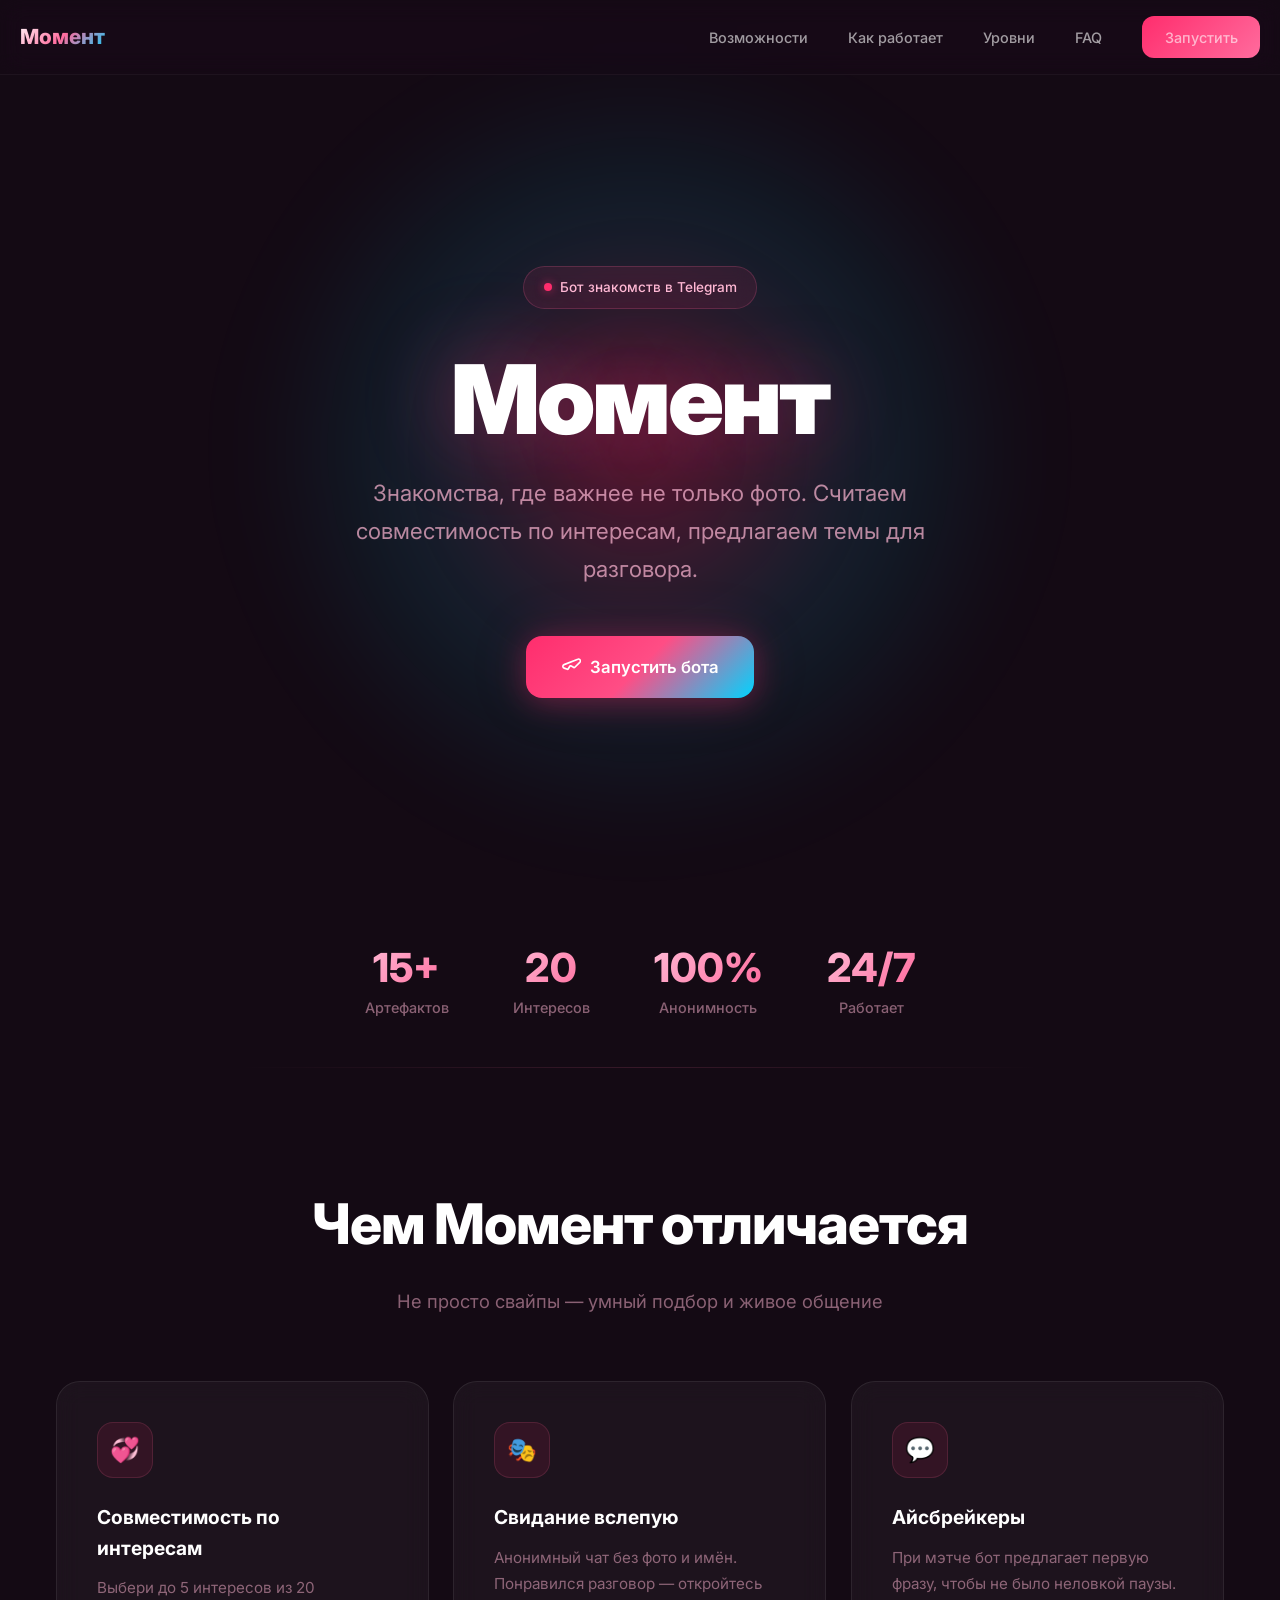
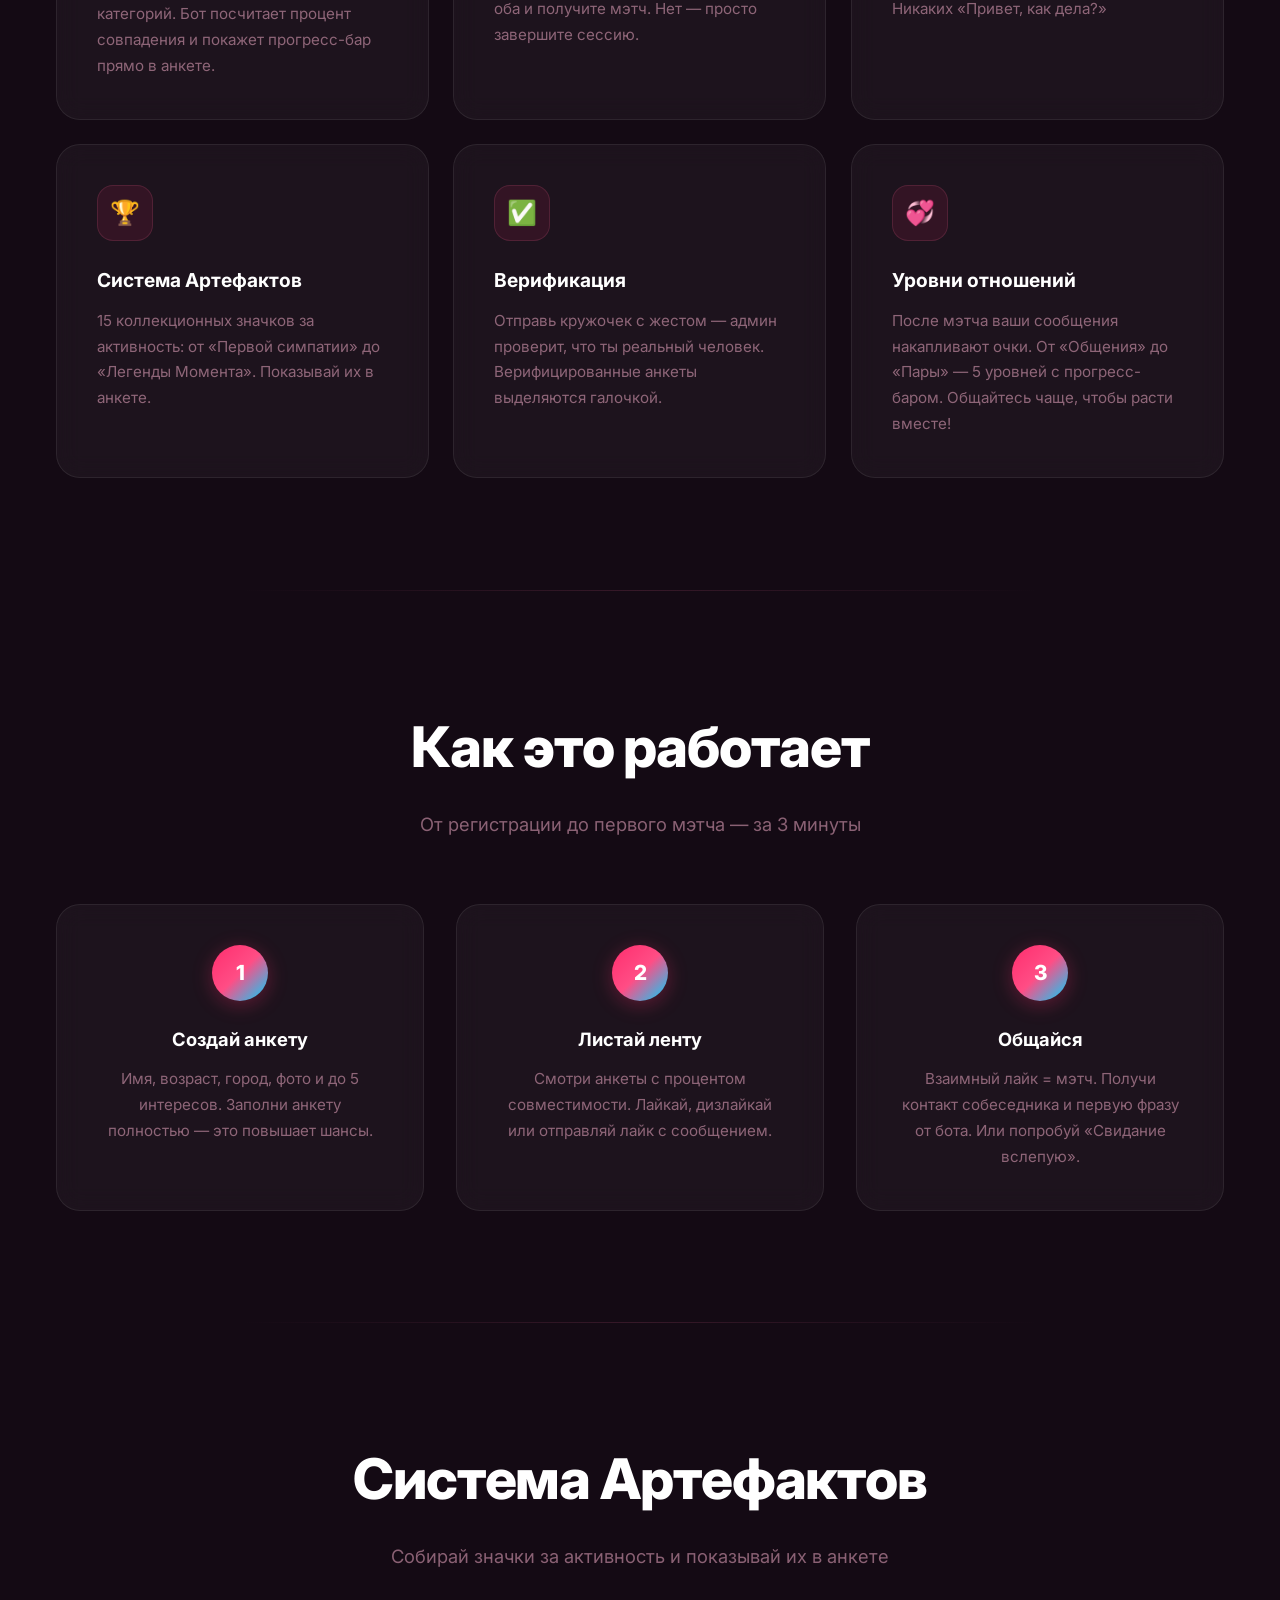
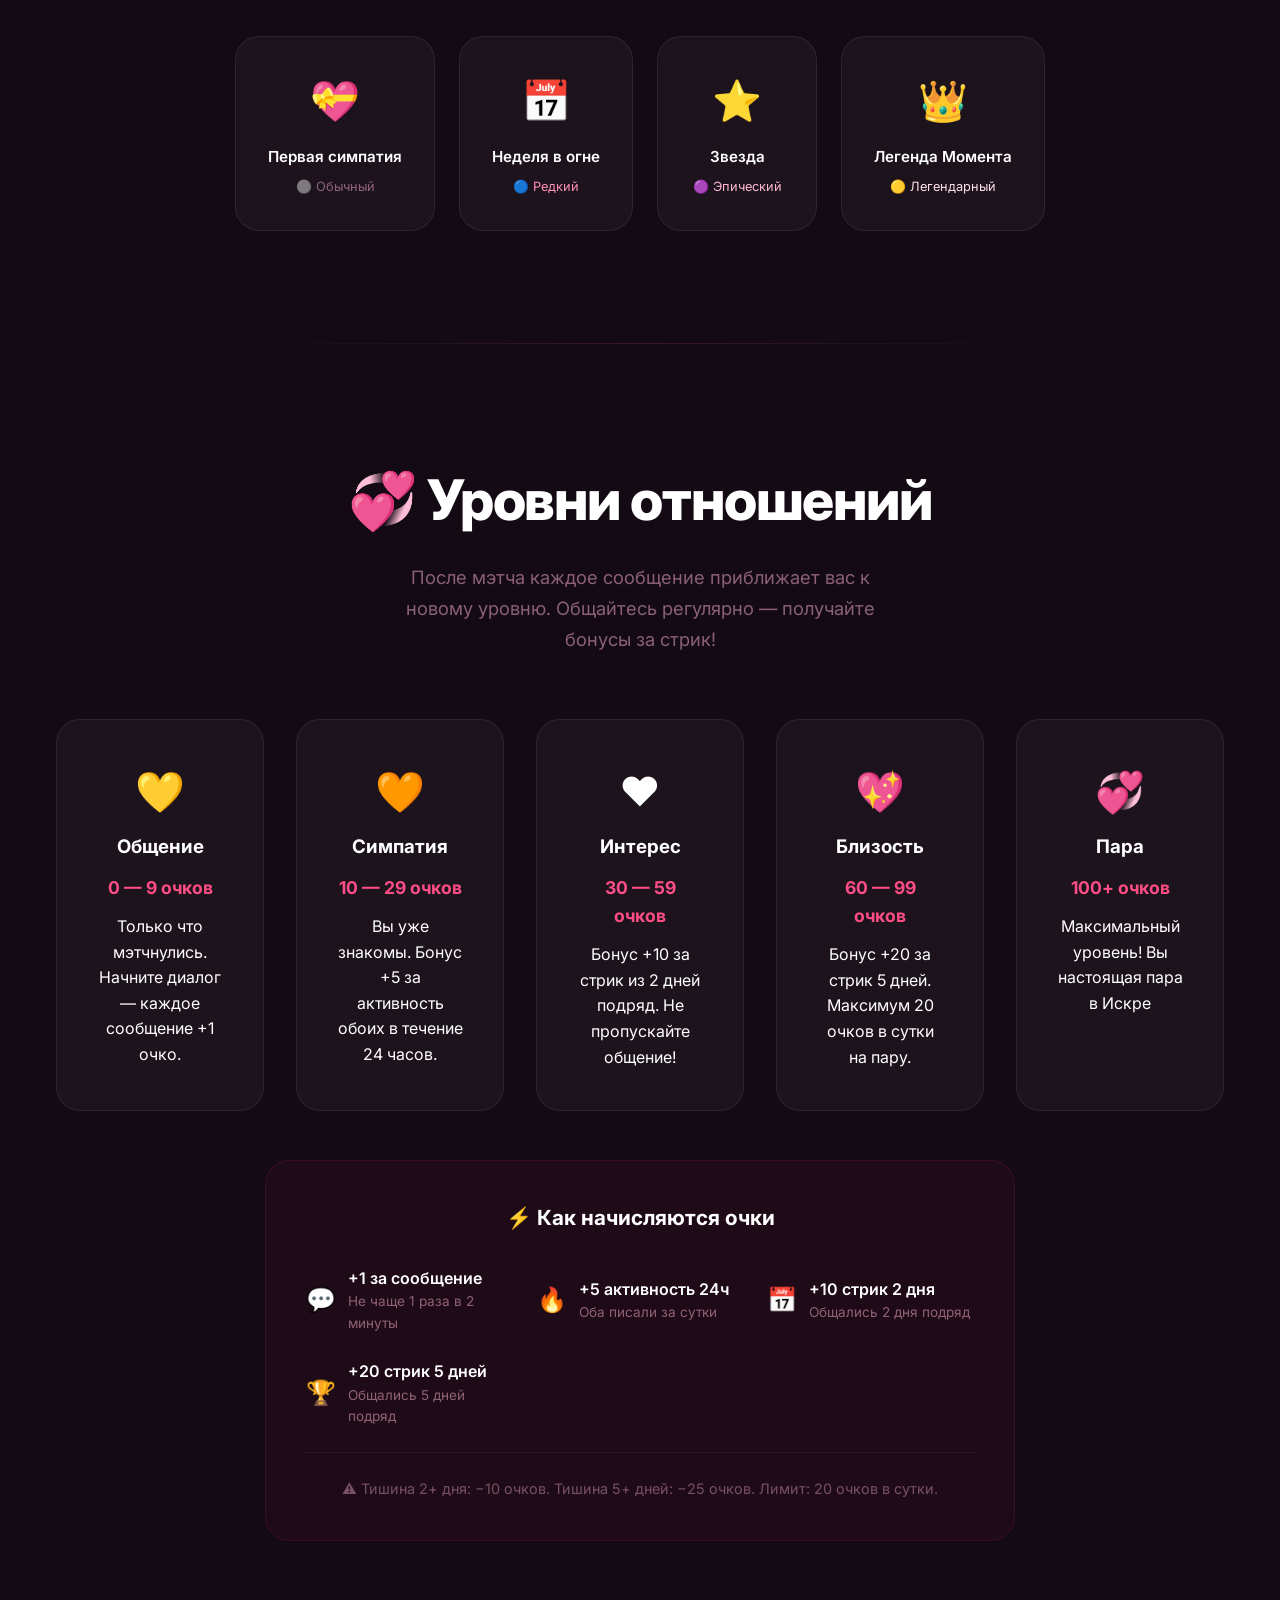
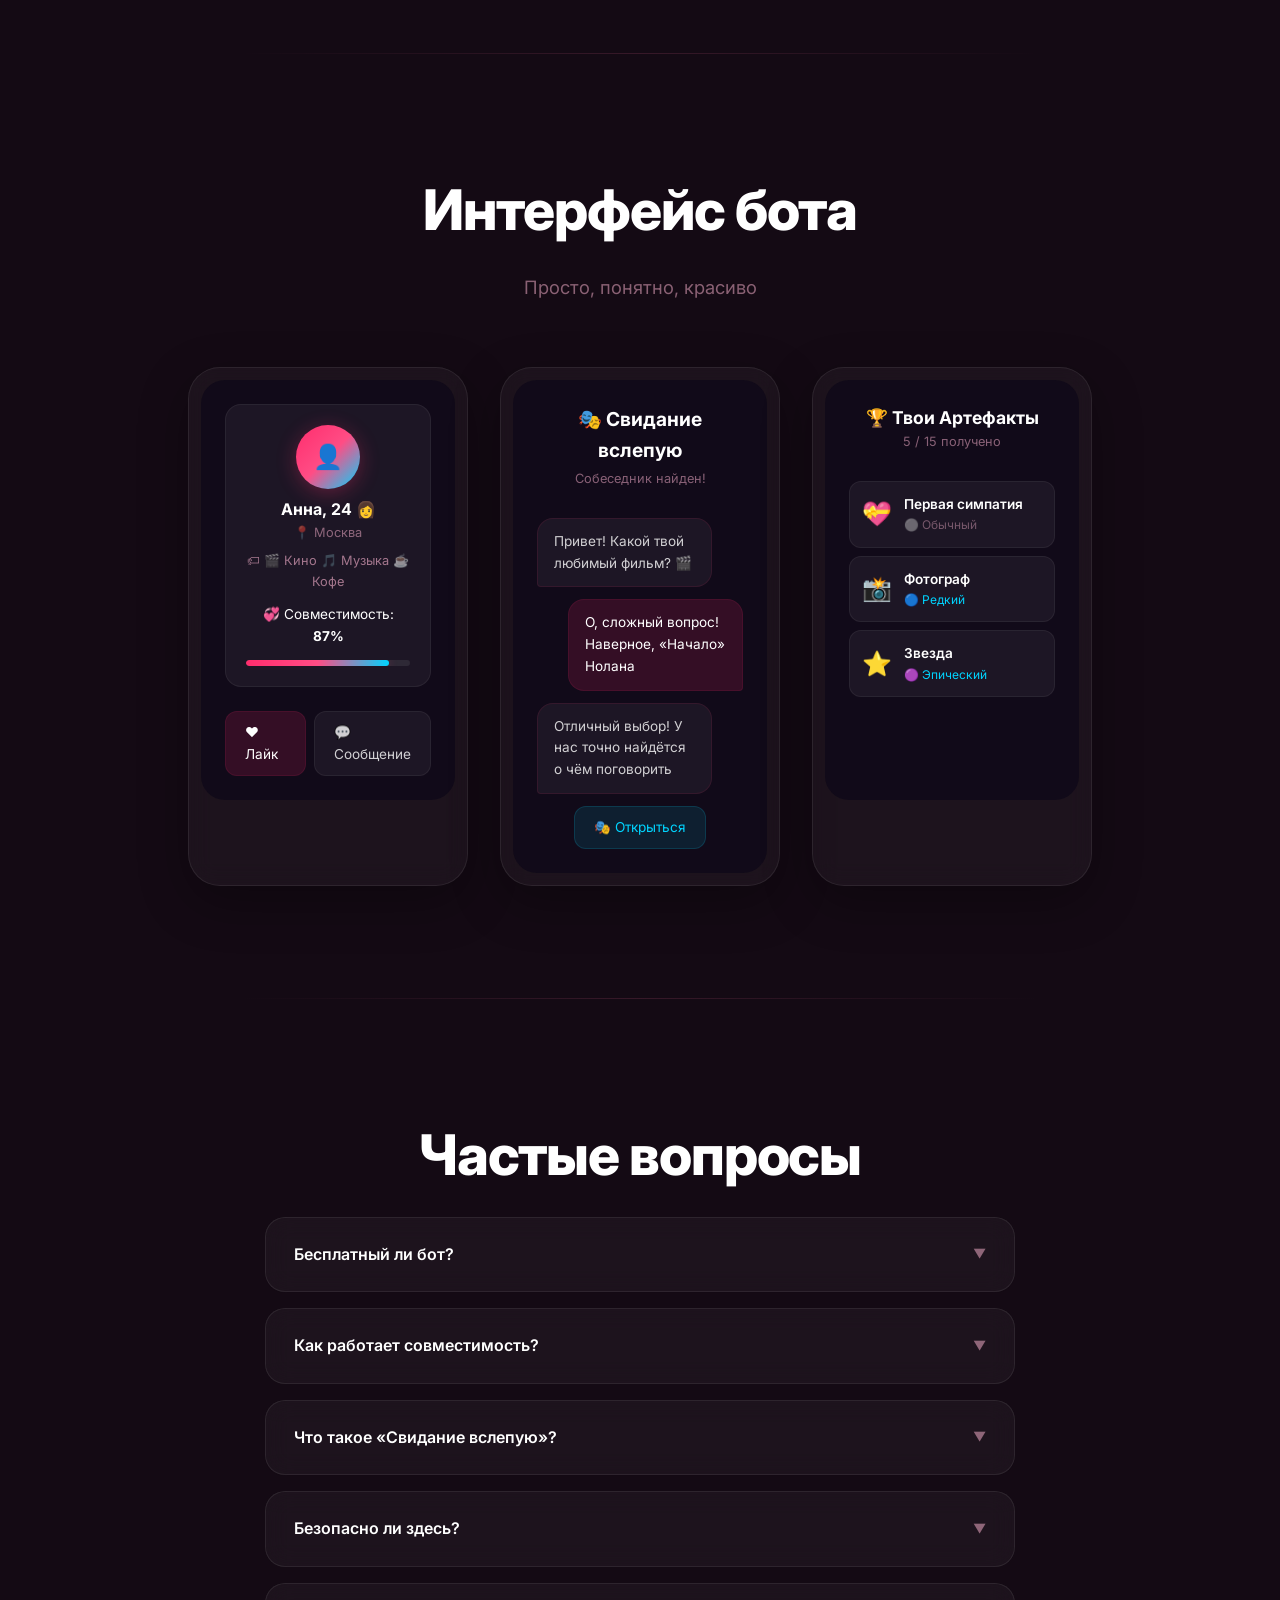
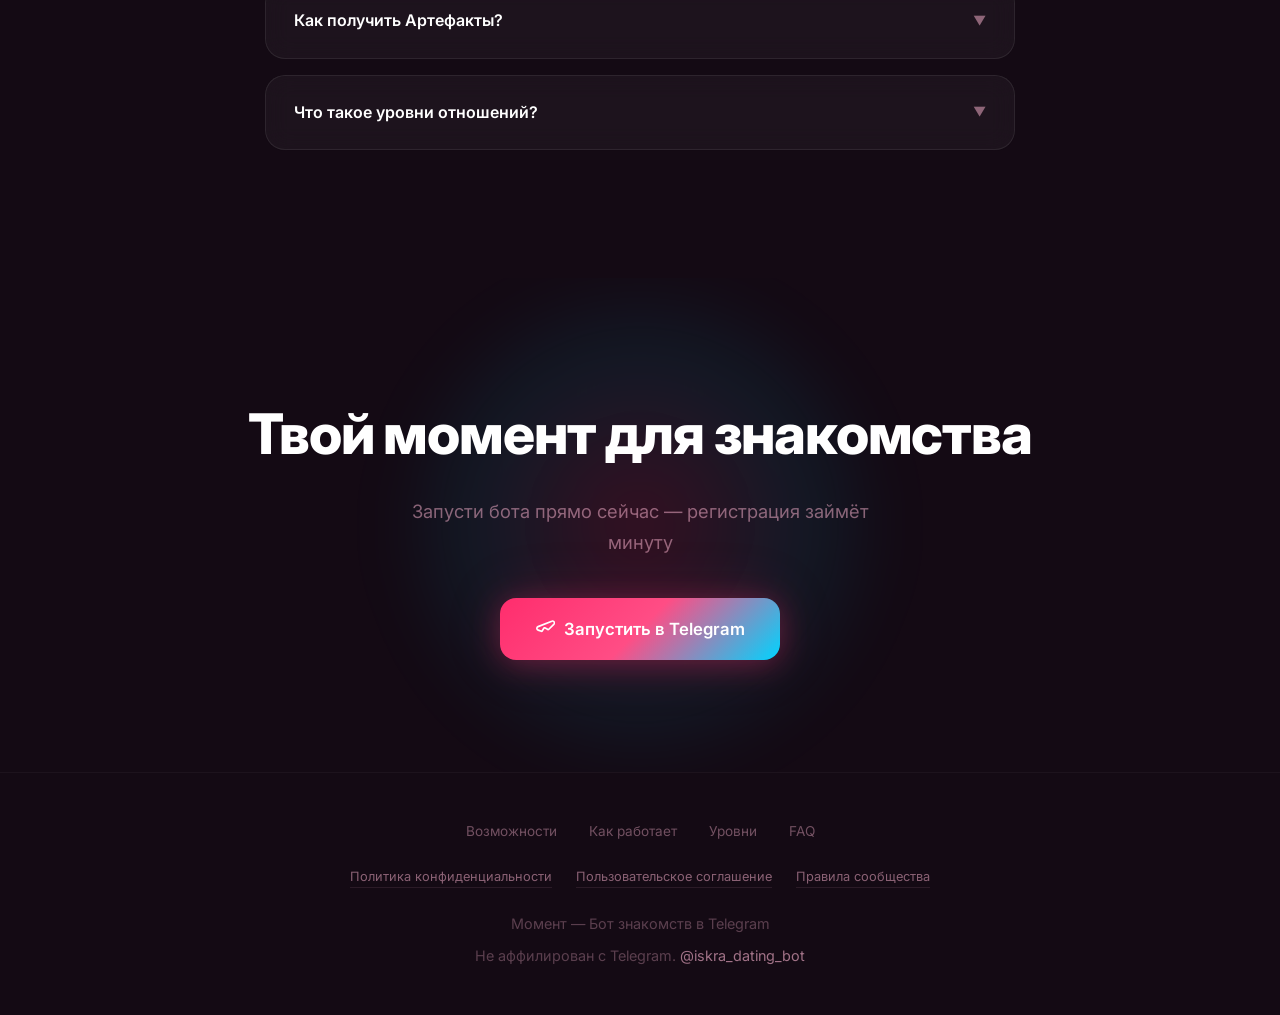
==== commit 820cf765: "Update index.html" ====
--- a/index.html
+++ b/index.html
@@ -2,26 +2,26 @@
 <html lang="ru">
 <head>
     <meta charset="UTF-8">
-    <meta name="viewport" content="width=device-width, initial-scale=1.0, maximum-scale=5.0, user-scalable=yes">
+    <meta name="viewport" content="width=device-width, initial-scale=1.0, viewport-fit=cover">
     <title>Момент — Бот знакомств в Telegram</title>
     <link rel="preconnect" href="https://fonts.googleapis.com">
     <link href="https://fonts.googleapis.com/css2?family=Inter:wght@300;400;500;600;700;800;900&display=swap" rel="stylesheet">
     <style>
-        * { margin: 0; padding: 0; box-sizing: border-box; }
-
-        html { 
-            scroll-behavior: smooth;
-            -webkit-text-size-adjust: 100%;
-            -ms-text-size-adjust: 100%;
-            touch-action: manipulation;
-        }
+        *, *::before, *::after { margin: 0; padding: 0; box-sizing: border-box; }
+
+        html, body {
+            overflow-x: hidden;
+            max-width: 100%;
+            width: 100%;
+        }
+
+        html { scroll-behavior: smooth; }
 
         body {
             font-family: 'Inter', -apple-system, BlinkMacSystemFont, sans-serif;
             background: #140a14;
             color: #fff;
             line-height: 1.6;
-            overflow-x: hidden;
             -webkit-font-smoothing: antialiased;
             -moz-osx-font-smoothing: grayscale;
             -webkit-tap-highlight-color: transparent;
@@ -33,7 +33,7 @@
             position: fixed;
             top: 0; left: 0; right: 0;
             z-index: 1000;
-            padding: 1rem 2rem;
+            padding: 1rem 1.25rem;
             display: flex;
             align-items: center;
             justify-content: space-between;
@@ -42,6 +42,7 @@
             background: rgba(20, 10, 20, 0.6);
             border-bottom: 1px solid rgba(255,255,255,0.04);
             transition: all 0.4s ease;
+            width: 100%;
             max-width: 100vw;
             box-sizing: border-box;
         }
@@ -108,15 +109,20 @@
             align-items: center;
             justify-content: center;
             text-align: center;
-            padding: 8rem 2rem 4rem;
+            padding: 8rem 1rem 4rem;
             position: relative;
             z-index: 2;
+            width: 100%;
+            max-width: 100%;
+            box-sizing: border-box;
+            overflow: hidden;
         }
         .hero-glow {
             position: absolute;
             top: 50%; left: 50%;
             transform: translate(-50%, -50%);
-            width: min(800px, 120vw); height: min(800px, 120vw);
+            width: 100vw; height: 100vw;
+            max-width: 800px; max-height: 800px;
             background: radial-gradient(circle, rgba(255,45,109,0.3) 0%, rgba(0,212,255,0.1) 40%, transparent 70%);
             filter: blur(40px);
             pointer-events: none;
@@ -127,7 +133,14 @@
             0%, 100% { opacity: 0.8; }
             50% { opacity: 1; }
         }
-        .hero-content { position: relative; z-index: 1; max-width: 850px; }
+        .hero-content { 
+            position: relative; 
+            z-index: 1; 
+            max-width: 850px; 
+            width: 100%;
+            padding: 0 0.5rem;
+            box-sizing: border-box;
+        }
 
         .badge {
             display: inline-flex;
@@ -143,6 +156,9 @@
             margin-bottom: 2.5rem;
             animation: fadeInDown 0.8s ease;
             backdrop-filter: blur(10px);
+            max-width: calc(100vw - 2rem);
+            flex-wrap: wrap;
+            justify-content: center;
         }
         .badge-dot {
             width: 8px; height: 8px;
@@ -157,7 +173,7 @@
         }
 
         .hero h1 {
-            font-size: clamp(3rem, 7vw, 6rem);
+            font-size: clamp(2rem, 10vw, 6rem);
             font-weight: 900;
             line-height: 1.05;
             margin-bottom: 1.5rem;
@@ -165,15 +181,20 @@
             letter-spacing: -0.03em;
             animation: fadeInUp 0.8s ease 0.2s both;
             text-shadow: 0 0 80px rgba(255,45,109,0.4), 0 0 120px rgba(0,212,255,0.15);
+            word-break: break-word;
+            overflow-wrap: break-word;
+            hyphens: auto;
         }
         .hero p {
-            font-size: clamp(1.1rem, 2.5vw, 1.4rem);
+            font-size: clamp(1rem, 3.5vw, 1.4rem);
             color: rgba(255,184,212,0.7);
             max-width: 600px;
             margin: 0 auto 3rem;
             animation: fadeInUp 0.8s ease 0.4s both;
             font-weight: 400;
             line-height: 1.7;
+            padding: 0 0.5rem;
+            word-break: break-word;
         }
 
         .cta-group {
@@ -182,6 +203,9 @@
             justify-content: center;
             flex-wrap: wrap;
             animation: fadeInUp 0.8s ease 0.6s both;
+            width: 100%;
+            max-width: 100%;
+            box-sizing: border-box;
         }
 
         .btn {
@@ -198,6 +222,10 @@
             border: none;
             position: relative;
             overflow: hidden;
+            max-width: 100%;
+            box-sizing: border-box;
+            text-align: center;
+            justify-content: center;
         }
         .btn-primary {
             background: linear-gradient(135deg, #ff2d6d, #ff4d85, #00d4ff);
@@ -229,11 +257,12 @@
             display: flex;
             justify-content: center;
             gap: 4rem;
-            padding: 3rem 2rem;
+            padding: 3rem 1rem;
             position: relative;
             z-index: 2;
             flex-wrap: wrap;
-            max-width: 100vw;
+            width: 100%;
+            max-width: 100%;
             box-sizing: border-box;
         }
         .stat-item { text-align: center; }
@@ -257,42 +286,50 @@
         /* ===== SECTIONS ===== */
         .section {
             contain: layout style; 
-            padding: 7rem 2rem; 
+            padding: 7rem 1rem; 
             max-width: 1200px; 
             margin: 0 auto; 
             position: relative;
             z-index: 2;
+            width: 100%;
+            box-sizing: border-box;
         }
         .section-divider {
             height: 1px;
             background: linear-gradient(90deg, transparent, rgba(255,107,157,0.15), transparent);
             margin: 0 auto;
-            max-width: min(800px, 90vw);
+            max-width: min(800px, calc(100vw - 2rem));
         }
 
         .section-title {
             text-align: center;
-            font-size: clamp(2rem, 4.5vw, 3.5rem);
+            font-size: clamp(1.6rem, 6vw, 3.5rem);
             font-weight: 800;
             margin-bottom: 1rem;
             color: #fff;
             letter-spacing: -0.02em;
+            word-break: break-word;
+            padding: 0 0.5rem;
         }
         .section-subtitle {
             text-align: center;
             color: rgba(255,184,212,0.5);
-            font-size: 1.15rem;
+            font-size: clamp(0.9rem, 3vw, 1.15rem);
             max-width: 550px;
             margin: 0 auto 4rem;
             font-weight: 400;
             line-height: 1.7;
+            padding: 0 1rem;
+            word-break: break-word;
         }
 
         /* ===== FEATURE CARDS ===== */
         .features-grid {
             display: grid;
-            grid-template-columns: repeat(auto-fit, minmax(320px, 1fr));
+            grid-template-columns: repeat(auto-fit, minmax(min(320px, 100%), 1fr));
             gap: 1.5rem;
+            width: 100%;
+            box-sizing: border-box;
         }
         .feature-card {
             will-change: transform;
@@ -306,6 +343,8 @@
             -webkit-backdrop-filter: blur(12px);
             position: relative;
             overflow: hidden;
+            max-width: 100%;
+            box-sizing: border-box;
         }
         .feature-card::before {
             content: '';
@@ -355,6 +394,8 @@
             justify-content: center;
             flex-wrap: wrap;
             margin-top: 2rem;
+            width: 100%;
+            box-sizing: border-box;
         }
         .step {
             will-change: transform;
@@ -370,6 +411,7 @@
             backdrop-filter: blur(12px);
             -webkit-backdrop-filter: blur(12px);
             transition: all 0.5s cubic-bezier(0.4, 0, 0.2, 1);
+            max-width: 100%;
         }
         .step:hover {
             transform: translateY(-6px);
@@ -408,6 +450,8 @@
             justify-content: center;
             flex-wrap: wrap;
             margin-top: 2rem;
+            width: 100%;
+            box-sizing: border-box;
         }
         .badge-item {
             will-change: transform;
@@ -453,6 +497,7 @@
             backdrop-filter: blur(12px);
             -webkit-backdrop-filter: blur(12px);
             transition: all 0.5s cubic-bezier(0.4, 0, 0.2, 1);
+            max-width: 100%;
         }
         .level-card:hover {
             transform: translateY(-6px);
@@ -476,6 +521,8 @@
             padding: 2.5rem;
             backdrop-filter: blur(12px);
             -webkit-backdrop-filter: blur(12px);
+            width: 100%;
+            box-sizing: border-box;
         }
         .points-box h3 {
             text-align: center;
@@ -485,8 +532,10 @@
         }
         .points-grid {
             display: grid;
-            grid-template-columns: repeat(auto-fit, minmax(200px, 1fr));
+            grid-template-columns: repeat(auto-fit, minmax(min(200px, 100%), 1fr));
             gap: 1.5rem;
+            width: 100%;
+            box-sizing: border-box;
         }
         .point-item {
             display: flex;
@@ -517,6 +566,7 @@
             will-change: transform;
             transform: translateZ(0);
             width: 280px;
+            max-width: calc(100vw - 2rem);
             background: rgba(255,255,255,0.04);
             border-radius: 32px;
             padding: 12px;
@@ -525,6 +575,7 @@
             backdrop-filter: blur(12px);
             -webkit-backdrop-filter: blur(12px);
             transition: all 0.5s cubic-bezier(0.4, 0, 0.2, 1);
+            flex-shrink: 0;
         }
         .phone-mockup:hover {
             transform: translateY(-10px);
@@ -589,7 +640,7 @@
         }
 
         /* ===== FAQ ===== */
-        .faq-list { max-width: 750px; margin: 0 auto; }
+        .faq-list { max-width: 750px; margin: 0 auto; width: 100%; box-sizing: border-box; }
         .faq-item {
             background: rgba(255,255,255,0.04);
             border: 1px solid rgba(255,255,255,0.08);
@@ -599,6 +650,8 @@
             backdrop-filter: blur(12px);
             -webkit-backdrop-filter: blur(12px);
             transition: all 0.3s ease;
+            max-width: 100%;
+            box-sizing: border-box;
         }
         .faq-item:hover {
             border-color: rgba(255,107,157,0.15);
@@ -635,11 +688,12 @@
         /* ===== CTA SECTION ===== */
         .cta-section {
             text-align: center;
-            padding: 7rem 2rem;
+            padding: 7rem 1rem;
             position: relative;
             z-index: 2;
             overflow: hidden;
-            max-width: 100vw;
+            width: 100%;
+            max-width: 100%;
             box-sizing: border-box;
         }
         .cta-section::before {
@@ -655,34 +709,39 @@
         }
         
         .cta-section h2 {
-            font-size: clamp(2rem, 4.5vw, 3.5rem);
+            font-size: clamp(1.6rem, 6vw, 3.5rem);
             font-weight: 800;
             margin-bottom: 1rem;
             color: #fff;
             position: relative;
             z-index: 1;
             letter-spacing: -0.02em;
+            word-break: break-word;
+            padding: 0 0.5rem;
         }
         .cta-section p {
             color: rgba(255,184,212,0.5);
-            font-size: 1.15rem;
+            font-size: clamp(0.9rem, 3vw, 1.15rem);
             max-width: 500px;
             margin: 0 auto 2.5rem;
             position: relative;
             z-index: 1;
             line-height: 1.7;
+            padding: 0 1rem;
+            word-break: break-word;
         }
 
         /* ===== FOOTER ===== */
         footer {
             text-align: center;
-            padding: 3rem 2rem;
+            padding: 3rem 1rem;
             color: rgba(255,184,212,0.3);
             font-size: 0.9rem;
             position: relative;
             z-index: 2;
             border-top: 1px solid rgba(255,255,255,0.04);
-            max-width: 100vw;
+            width: 100%;
+            max-width: 100%;
             box-sizing: border-box;
         }
         footer a { 
@@ -697,6 +756,8 @@
             gap: 2rem;
             margin-bottom: 1.5rem;
             flex-wrap: wrap;
+            max-width: 100%;
+            padding: 0 0.5rem;
         }
         .footer-links a {
             color: rgba(255,184,212,0.4);
@@ -711,6 +772,8 @@
             gap: 1.5rem;
             margin-bottom: 1.5rem;
             flex-wrap: wrap;
+            max-width: 100%;
+            padding: 0 0.5rem;
         }
         .footer-legal a {
             color: rgba(255,184,212,0.5);
@@ -749,70 +812,125 @@
         @media (max-width: 768px) {
             .navbar { padding: 0.8rem 1rem; }
             .nav-links { display: none; }
-            .stats-bar { gap: 2rem; padding: 2rem 1rem; }
-            .stat-num { font-size: 2rem; }
-            .steps { flex-direction: column; align-items: center; }
+            .stats-bar { gap: 1.5rem; padding: 2rem 0.5rem; }
+            .stat-num { font-size: 1.8rem; }
+            .stat-label { font-size: 0.8rem; }
+            .steps { flex-direction: column; align-items: center; gap: 1rem; }
             .step {
                 will-change: transform;
                 transform: translateZ(0); 
                 max-width: 100%; 
                 min-width: auto; 
-                width: 100%; 
+                width: 100%;
+                padding: 1.5rem;
             }
             .section {
                 contain: layout style; 
-                padding: 4rem 1rem; 
+                padding: 4rem 0.75rem; 
             }
-            .features-grid { grid-template-columns: 1fr; }
-            .hero { padding: 7rem 1rem 3rem; }
-            .hero h1 { font-size: clamp(2.2rem, 10vw, 3.5rem); }
-            .hero p { font-size: clamp(0.95rem, 4vw, 1.2rem); }
-            .cta-group { flex-direction: column; align-items: center; width: 100%; }
-            .btn { width: 100%; max-width: 320px; justify-content: center; }
+            .features-grid { 
+                grid-template-columns: 1fr; 
+                gap: 1rem;
+            }
+            .hero { padding: 7rem 0.5rem 3rem; }
+            .hero h1 { font-size: clamp(1.8rem, 12vw, 3rem); }
+            .hero p { font-size: clamp(0.9rem, 4vw, 1.1rem); }
+            .cta-group { 
+                flex-direction: column; 
+                align-items: center; 
+                width: 100%; 
+                gap: 0.75rem;
+            }
+            .btn { 
+                width: 100%; 
+                max-width: 280px; 
+                justify-content: center;
+                padding: 0.9rem 1.5rem;
+                font-size: 0.95rem;
+            }
             .badges-showcase { gap: 1rem; }
-            .badge-item { min-width: 140px; padding: 1.5rem 1rem; }
-            .level-card { min-width: 160px; max-width: 100%; width: 100%; }
-            .points-box { padding: 1.5rem; }
-            .points-grid { grid-template-columns: 1fr; }
-            .phone-mockup { width: 100%; max-width: 280px; }
-            .screenshots { gap: 1.5rem; }
-            .faq-question { padding: 1.25rem; font-size: 0.95rem; }
-            .faq-answer { padding: 0 1.25rem 1.25rem; }
-            .stat-item { min-width: 120px; }
-            .section-title { font-size: clamp(1.6rem, 6vw, 2.5rem); }
-            .section-subtitle { font-size: 1rem; padding: 0 0.5rem; }
-            .cta-section { padding: 4rem 1rem; }
-            .cta-section h2 { font-size: clamp(1.6rem, 6vw, 2.5rem); }
-            .cta-section p { font-size: 1rem; padding: 0 0.5rem; }
-            .footer-links { gap: 1rem; }
-            .footer-legal { gap: 1rem; }
-        }
-
-        @media (max-width: 480px) {
-            .hero h1 { font-size: clamp(1.8rem, 12vw, 2.5rem); }
-            .hero p { font-size: 0.9rem; }
-            .badge { font-size: 0.75rem; padding: 0.5rem 1rem; }
-            .stat-num { font-size: 1.8rem; }
-            .stat-label { font-size: 0.8rem; }
+            .badge-item { min-width: 130px; padding: 1.25rem 0.75rem; }
+            .level-card { 
+                min-width: 160px; 
+                max-width: 100%; 
+                width: 100%;
+                padding: 1.5rem;
+            }
+            .points-box { padding: 1.25rem; }
+            .points-grid { grid-template-columns: 1fr; gap: 1rem; }
+            .phone-mockup { 
+                width: 100%; 
+                max-width: 260px; 
+                padding: 8px;
+            }
+            .screenshots { gap: 1rem; padding: 0 0.5rem; }
+            .faq-question { padding: 1rem; font-size: 0.9rem; }
+            .faq-answer { padding: 0 1rem 1rem; font-size: 0.85rem; }
+            .stat-item { min-width: 100px; }
+            .section-title { font-size: clamp(1.5rem, 7vw, 2.2rem); }
+            .section-subtitle { font-size: 0.9rem; padding: 0 0.5rem; }
+            .cta-section { padding: 4rem 0.5rem; }
+            .cta-section h2 { font-size: clamp(1.5rem, 7vw, 2.2rem); }
+            .cta-section p { font-size: 0.9rem; padding: 0 0.5rem; }
+            .footer-links { gap: 0.75rem; }
+            .footer-legal { gap: 0.75rem; }
             .feature-card { padding: 1.5rem; }
             .feature-icon { width: 48px; height: 48px; font-size: 1.25rem; }
             .feature-card h3 { font-size: 1.05rem; }
             .feature-card p { font-size: 0.85rem; }
-            .step { padding: 1.5rem; }
             .step-num { width: 48px; height: 48px; font-size: 1.1rem; }
             .step h3 { font-size: 1rem; }
             .step p { font-size: 0.85rem; }
-            .level-card { padding: 1.5rem; }
             .level-points { font-size: 1rem; }
-            .points-box { padding: 1.25rem; }
             .points-box h3 { font-size: 1.1rem; }
-            .faq-question { font-size: 0.9rem; }
-            .faq-answer { font-size: 0.85rem; }
+            .badge { font-size: 0.75rem; padding: 0.5rem 1rem; }
+            .nav-logo { font-size: 1.1rem; }
+        }
+
+        @media (max-width: 480px) {
+            .hero h1 { font-size: clamp(1.5rem, 14vw, 2.2rem); }
+            .hero p { font-size: 0.85rem; }
+            .badge { font-size: 0.7rem; padding: 0.4rem 0.8rem; }
+            .stat-num { font-size: 1.6rem; }
+            .stat-label { font-size: 0.75rem; }
+            .feature-card { padding: 1.25rem; }
+            .feature-icon { width: 44px; height: 44px; font-size: 1.1rem; }
+            .feature-card h3 { font-size: 0.95rem; }
+            .feature-card p { font-size: 0.8rem; }
+            .step { padding: 1.25rem; }
+            .step-num { width: 44px; height: 44px; font-size: 1rem; }
+            .step h3 { font-size: 0.95rem; }
+            .step p { font-size: 0.8rem; }
+            .level-card { padding: 1.25rem; }
+            .level-points { font-size: 0.9rem; }
+            .points-box { padding: 1rem; }
+            .points-box h3 { font-size: 1rem; }
+            .faq-question { font-size: 0.85rem; padding: 0.875rem; }
+            .faq-answer { font-size: 0.8rem; }
+            .btn { padding: 0.8rem 1.2rem; font-size: 0.9rem; }
+            .section-title { font-size: clamp(1.3rem, 10vw, 1.8rem); }
+            .cta-section h2 { font-size: clamp(1.3rem, 10vw, 1.8rem); }
+            .phone-mockup { max-width: 240px; }
+            .footer-links a { font-size: 0.8rem; }
+            .footer-legal a { font-size: 0.75rem; }
+            .nav-logo { font-size: 1rem; }
         }
 
         /* Prevent iOS zoom on all inputs and buttons */
         input, textarea, select, button {
             font-size: 16px;
+        }
+
+        /* Ensure all images and media are responsive */
+        img, video, canvas, svg {
+            max-width: 100%;
+            height: auto;
+        }
+
+        /* Prevent text overflow */
+        p, h1, h2, h3, h4, h5, h6, li {
+            overflow-wrap: break-word;
+            word-wrap: break-word;
         }
     </style>
 </head>
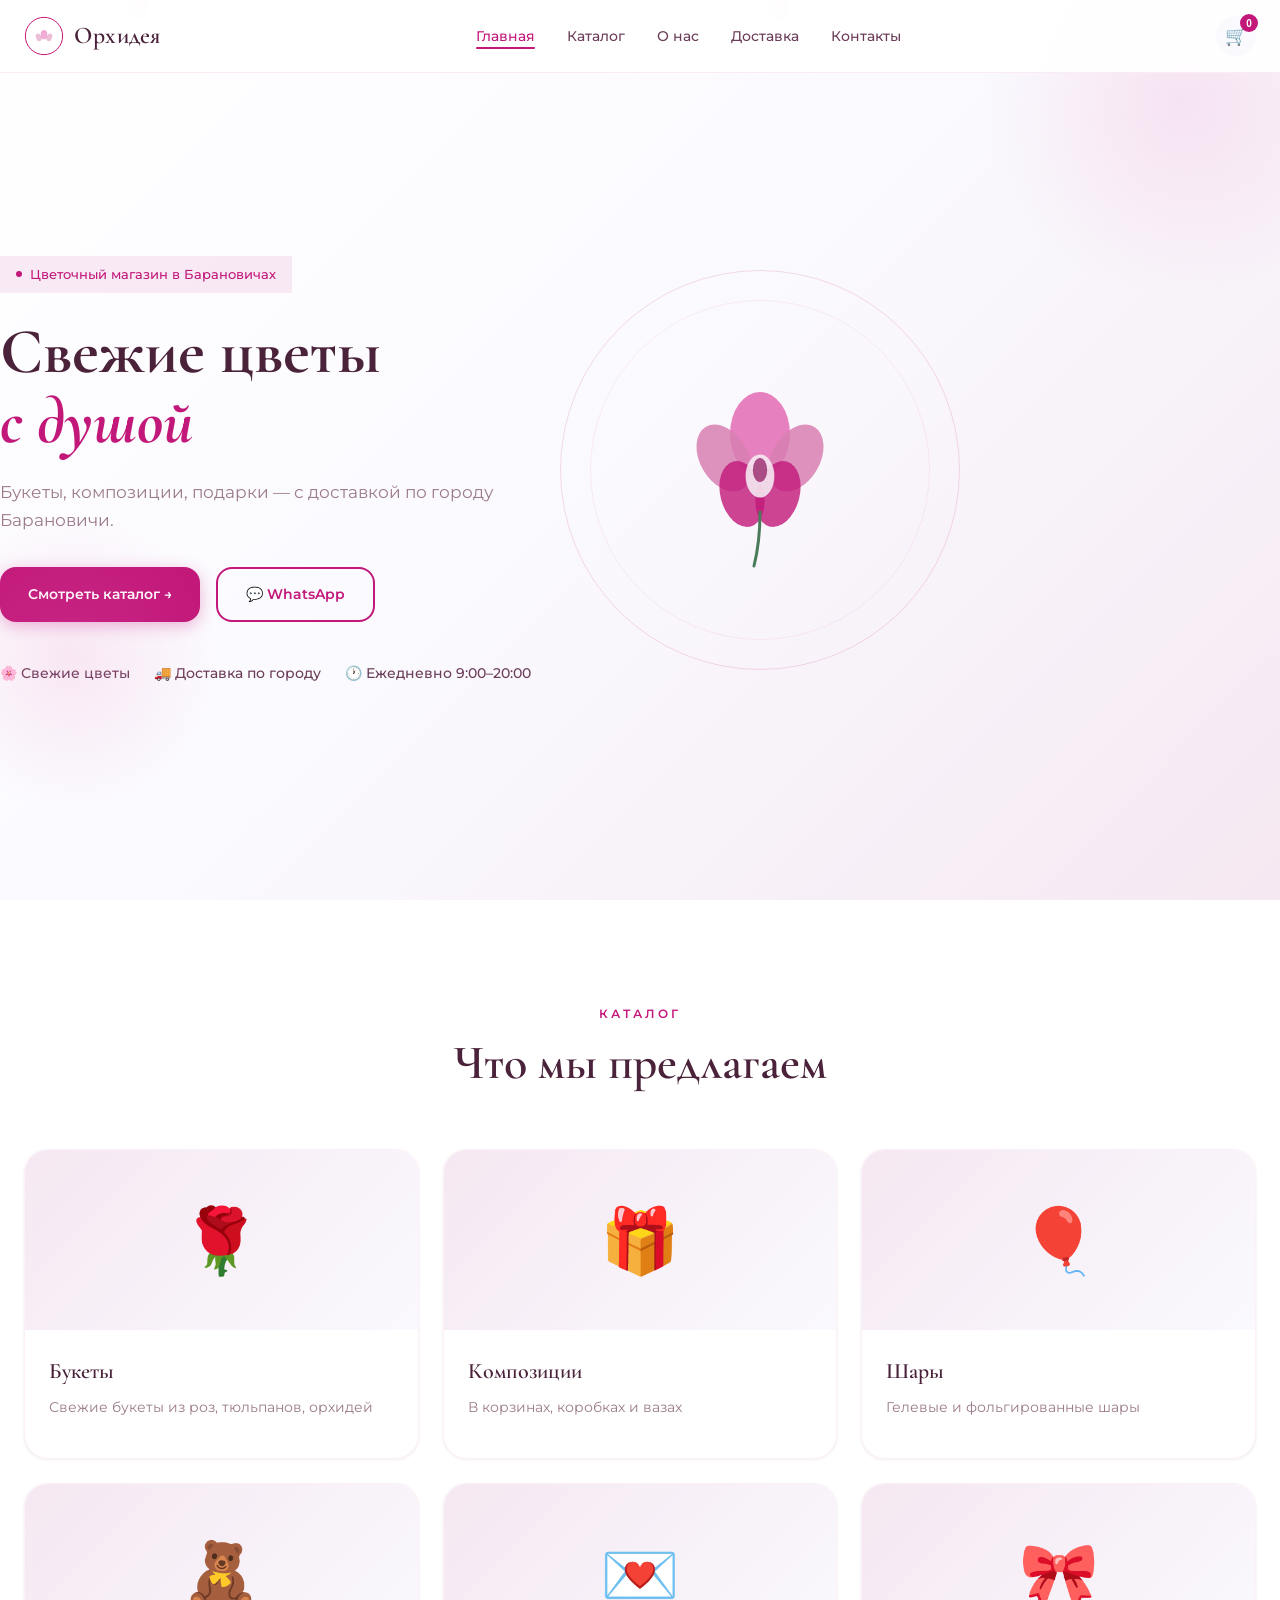
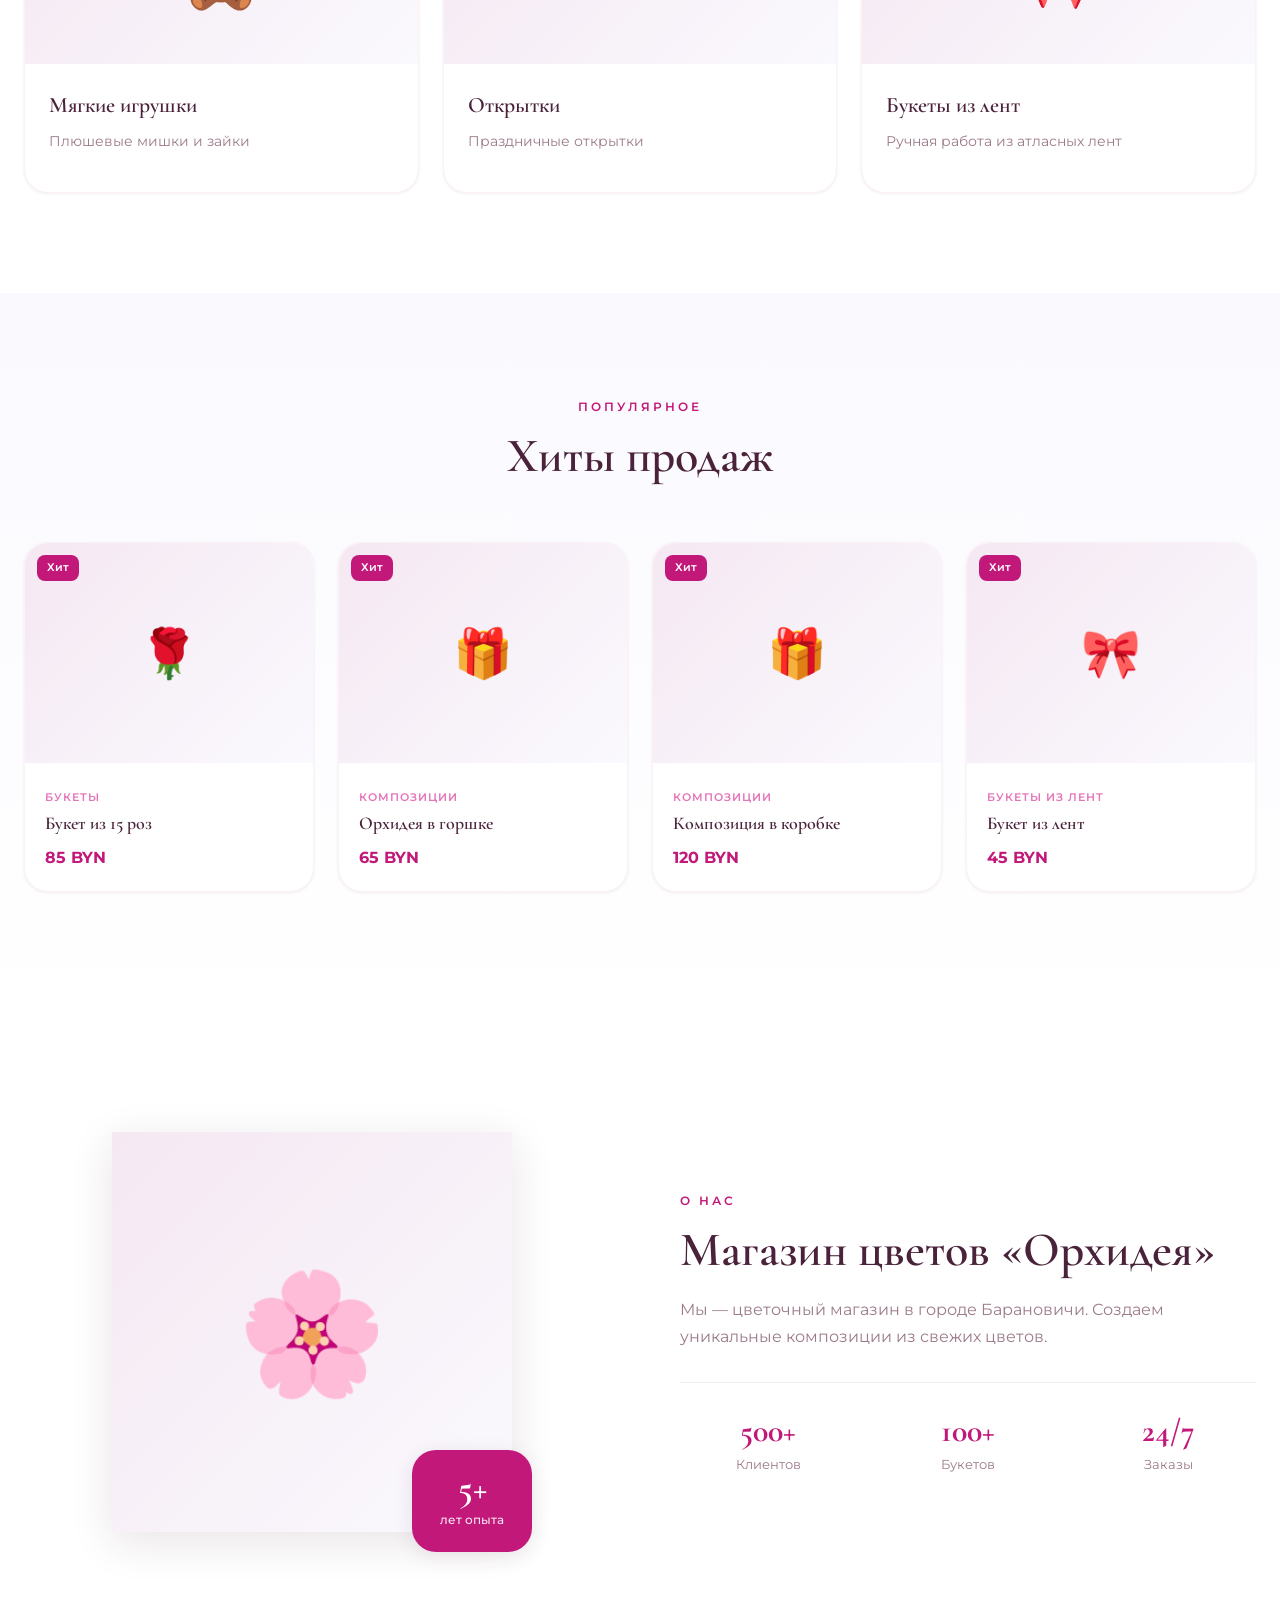
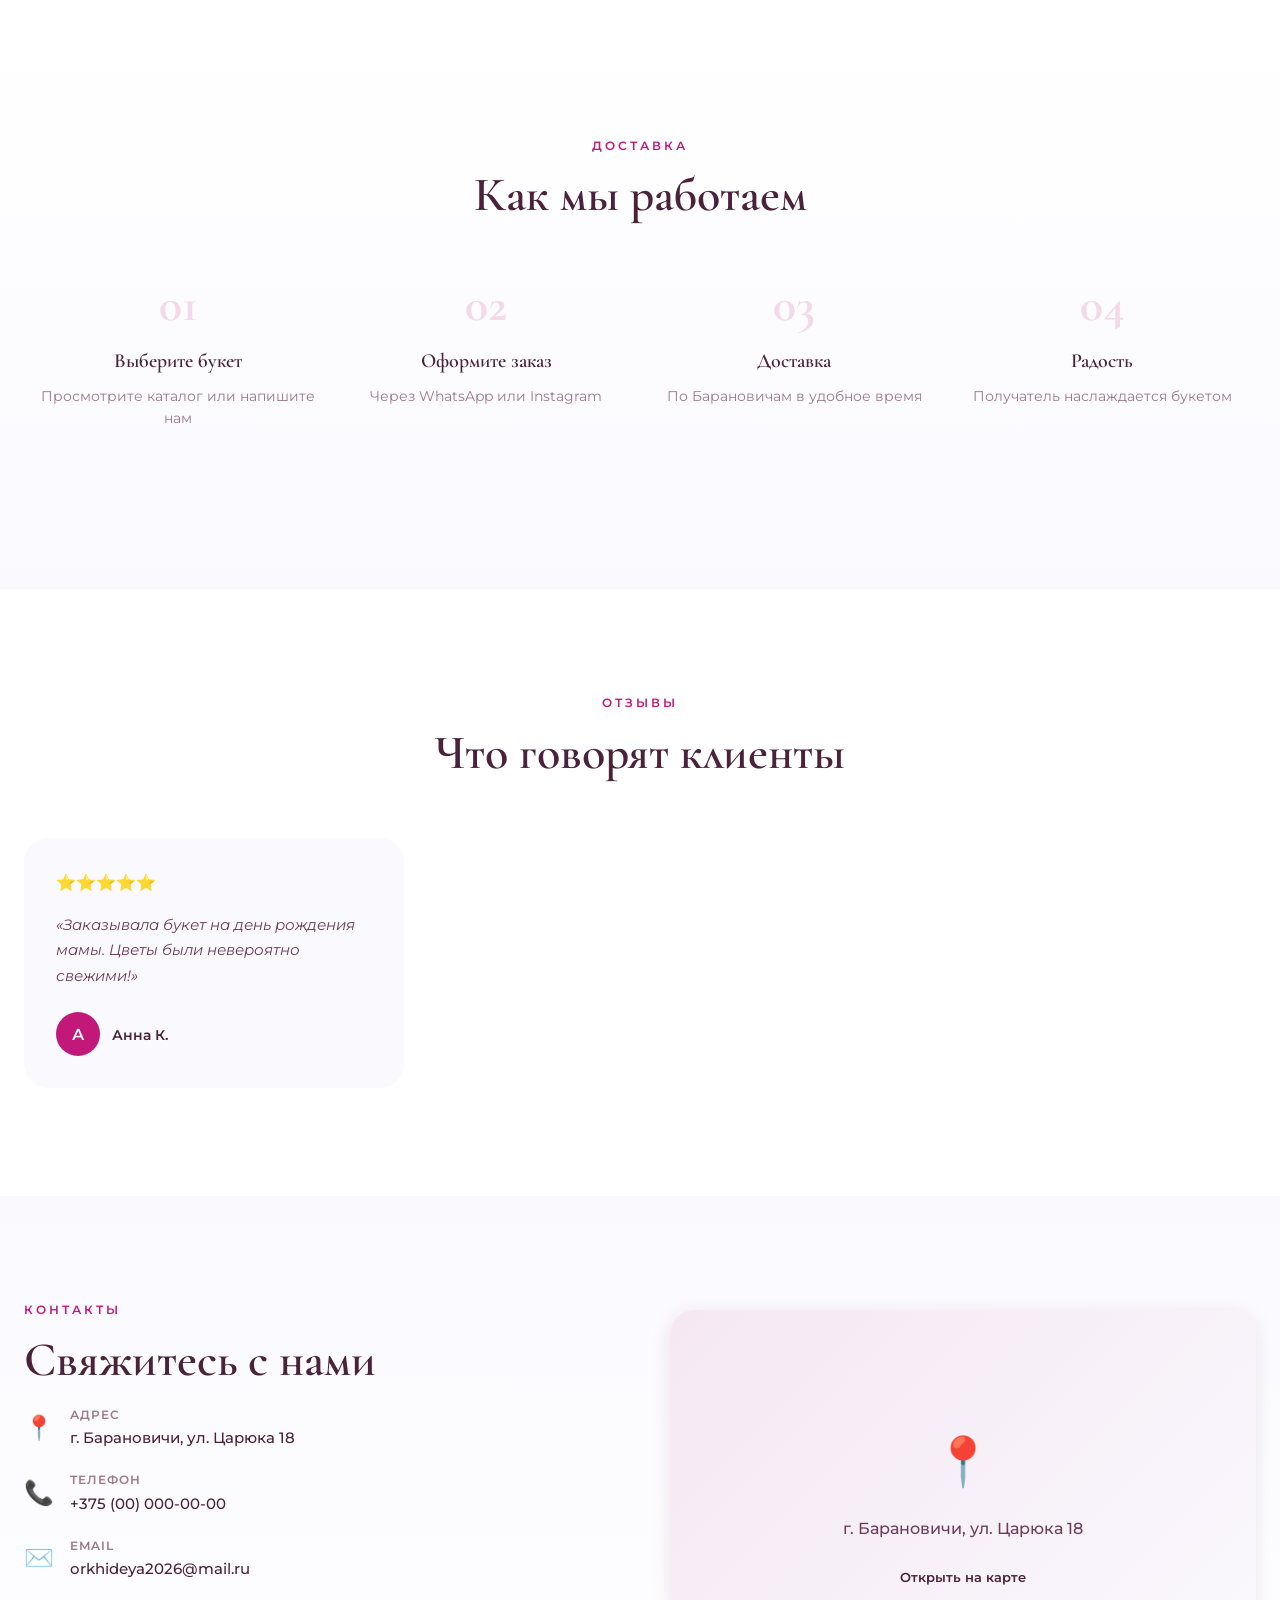
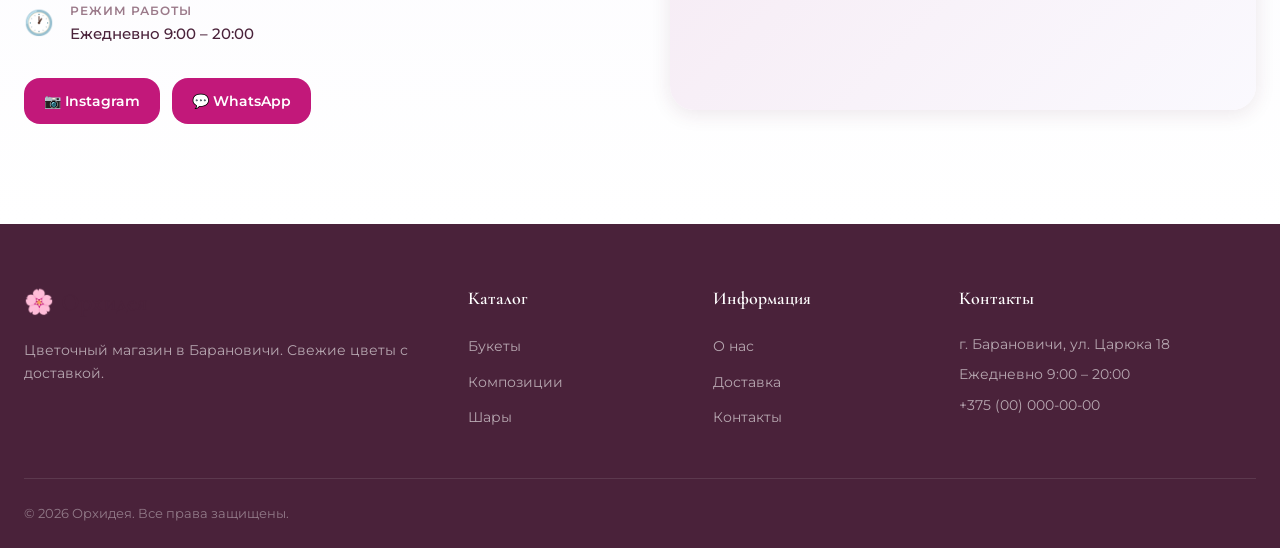
==== commit bfc53b7d: "Add files via upload" ====
--- a/index.html
+++ b/index.html
@@ -1,1343 +1,206 @@
 <!DOCTYPE html>
 <html lang="ru">
 <head>
-    <meta charset="UTF-8">
-    <meta name="viewport" content="width=device-width, initial-scale=1.0, viewport-fit=cover">
-    <title>Момент — Бот знакомств в Telegram</title>
-    <link rel="preconnect" href="https://fonts.googleapis.com">
-    <link href="https://fonts.googleapis.com/css2?family=Inter:wght@300;400;500;600;700;800;900&display=swap" rel="stylesheet">
-    <style>
-        *, *::before, *::after { margin: 0; padding: 0; box-sizing: border-box; }
-
-        html, body {
-            overflow-x: hidden;
-            max-width: 100%;
-            width: 100%;
-        }
-
-        html { scroll-behavior: smooth; }
-
-        body {
-            font-family: 'Inter', -apple-system, BlinkMacSystemFont, sans-serif;
-            background: #140a14;
-            color: #fff;
-            line-height: 1.6;
-            -webkit-font-smoothing: antialiased;
-            -moz-osx-font-smoothing: grayscale;
-            -webkit-tap-highlight-color: transparent;
-            touch-action: manipulation;
-        }
-
-        /* ===== NAVBAR ===== */
-        .navbar {
-            position: fixed;
-            top: 0; left: 0; right: 0;
-            z-index: 1000;
-            padding: 1rem 1.25rem;
-            display: flex;
-            align-items: center;
-            justify-content: space-between;
-            backdrop-filter: blur(12px) saturate(180%);
-            -webkit-backdrop-filter: blur(12px) saturate(180%);
-            background: rgba(20, 10, 20, 0.6);
-            border-bottom: 1px solid rgba(255,255,255,0.04);
-            transition: all 0.4s ease;
-            width: 100%;
-            max-width: 100vw;
-            box-sizing: border-box;
-        }
-        .navbar.scrolled {
-            background: rgba(20, 10, 20, 0.9);
-        }
-        .nav-logo {
-            font-weight: 800;
-            font-size: 1.3rem;
-            background: linear-gradient(135deg, #fff 0%, #ff6b9d 50%, #00d4ff 100%);
-            -webkit-background-clip: text;
-            -webkit-text-fill-color: transparent;
-            background-clip: text;
-        }
-        .nav-links {
-            display: flex;
-            gap: 2.5rem;
-            align-items: center;
-        }
-        .nav-links a {
-            color: rgba(255,255,255,0.6);
-            text-decoration: none;
-            font-size: 0.9rem;
-            font-weight: 500;
-            transition: color 0.3s ease;
-            position: relative;
-        }
-        .nav-links a:hover {
-            color: #ff6b9d;
-        }
-        .nav-links a::after {
-            content: '';
-            position: absolute;
-            bottom: -4px; left: 0;
-            width: 0; height: 1.5px;
-            background: linear-gradient(90deg, #ff2d6d, #00d4ff);
-            transition: width 0.3s ease;
-        }
-        .nav-links a:hover::after {
-            width: 100%;
-        }
-        .nav-cta {
-            padding: 0.6rem 1.4rem;
-            border-radius: 12px;
-            background: linear-gradient(135deg, #ff2d6d, #ff6b9d);
-            color: #fff;
-            font-weight: 600;
-            font-size: 0.85rem;
-            text-decoration: none;
-            transition: all 0.3s ease;
-            border: none;
-        }
-        .nav-cta:hover {
-            transform: translateY(-1px);
-            box-shadow: 0 4px 20px rgba(255,45,109,0.4);
-        }
-
-        /* ===== BACKGROUND ORBS ===== */
-        /* ===== HERO ===== */
-        .hero {
-            min-height: 100vh;
-            display: flex;
-            flex-direction: column;
-            align-items: center;
-            justify-content: center;
-            text-align: center;
-            padding: 8rem 1rem 4rem;
-            position: relative;
-            z-index: 2;
-            width: 100%;
-            max-width: 100%;
-            box-sizing: border-box;
-            overflow: hidden;
-        }
-        .hero-glow {
-            position: absolute;
-            top: 50%; left: 50%;
-            transform: translate(-50%, -50%);
-            width: 100vw; height: 100vw;
-            max-width: 800px; max-height: 800px;
-            background: radial-gradient(circle, rgba(255,45,109,0.3) 0%, rgba(0,212,255,0.1) 40%, transparent 70%);
-            filter: blur(40px);
-            pointer-events: none;
-            z-index: 0;
-            animation: heroGlowPulse 8s ease-in-out infinite;
-        }
-        @keyframes heroGlowPulse {
-            0%, 100% { opacity: 0.8; }
-            50% { opacity: 1; }
-        }
-        .hero-content { 
-            position: relative; 
-            z-index: 1; 
-            max-width: 850px; 
-            width: 100%;
-            padding: 0 0.5rem;
-            box-sizing: border-box;
-        }
-
-        .badge {
-            display: inline-flex;
-            align-items: center;
-            gap: 0.5rem;
-            background: rgba(255,45,109,0.1);
-            border: 1px solid rgba(255,107,157,0.2);
-            color: #ffb8d4;
-            padding: 0.6rem 1.2rem;
-            border-radius: 100px;
-            font-size: 0.85rem;
-            font-weight: 500;
-            margin-bottom: 2.5rem;
-            animation: fadeInDown 0.8s ease;
-            backdrop-filter: blur(10px);
-            max-width: calc(100vw - 2rem);
-            flex-wrap: wrap;
-            justify-content: center;
-        }
-        .badge-dot {
-            width: 8px; height: 8px;
-            background: #ff2d6d;
-            border-radius: 50%;
-            animation: pulse 2s infinite;
-            box-shadow: 0 0 10px rgba(255,45,109,0.6);
-        }
-        @keyframes pulse {
-            0%, 100% { opacity: 1; transform: scale(1); }
-            50% { opacity: 0.5; transform: scale(1.3); }
-        }
-
-        .hero h1 {
-            font-size: clamp(2rem, 10vw, 6rem);
-            font-weight: 900;
-            line-height: 1.05;
-            margin-bottom: 1.5rem;
-            color: #fff;
-            letter-spacing: -0.03em;
-            animation: fadeInUp 0.8s ease 0.2s both;
-            text-shadow: 0 0 80px rgba(255,45,109,0.4), 0 0 120px rgba(0,212,255,0.15);
-            word-break: break-word;
-            overflow-wrap: break-word;
-            hyphens: auto;
-        }
-        .hero p {
-            font-size: clamp(1rem, 3.5vw, 1.4rem);
-            color: rgba(255,184,212,0.7);
-            max-width: 600px;
-            margin: 0 auto 3rem;
-            animation: fadeInUp 0.8s ease 0.4s both;
-            font-weight: 400;
-            line-height: 1.7;
-            padding: 0 0.5rem;
-            word-break: break-word;
-        }
-
-        .cta-group {
-            display: flex;
-            gap: 1rem;
-            justify-content: center;
-            flex-wrap: wrap;
-            animation: fadeInUp 0.8s ease 0.6s both;
-            width: 100%;
-            max-width: 100%;
-            box-sizing: border-box;
-        }
-
-        .btn {
-            display: inline-flex;
-            align-items: center;
-            gap: 0.6rem;
-            padding: 1.1rem 2.2rem;
-            border-radius: 16px;
-            font-size: 1.05rem;
-            font-weight: 600;
-            text-decoration: none;
-            transition: all 0.4s cubic-bezier(0.4, 0, 0.2, 1);
-            cursor: pointer;
-            border: none;
-            position: relative;
-            overflow: hidden;
-            max-width: 100%;
-            box-sizing: border-box;
-            text-align: center;
-            justify-content: center;
-        }
-        .btn-primary {
-            background: linear-gradient(135deg, #ff2d6d, #ff4d85, #00d4ff);
-            color: #fff;
-            box-shadow: 0 4px 30px rgba(255,45,109,0.3), 0 0 60px rgba(255,45,109,0.15);
-        }
-        .btn-primary:hover {
-            transform: translateY(-3px) scale(1.02);
-            box-shadow: 0 8px 40px rgba(255,45,109,0.5), 0 0 80px rgba(255,107,157,0.25), 0 0 120px rgba(255,143,184,0.1);
-        }
-        .btn-primary:active {
-            transform: translateY(-1px) scale(0.98);
-        }
-        .btn-secondary {
-            background: rgba(255,255,255,0.04);
-            color: #fff;
-            border: 1px solid rgba(255,255,255,0.08);
-            backdrop-filter: blur(10px);
-        }
-        .btn-secondary:hover {
-            background: rgba(255,45,109,0.1);
-            border-color: rgba(255,45,109,0.25);
-            transform: translateY(-2px);
-            box-shadow: 0 4px 20px rgba(255,45,109,0.15);
-        }
-
-        /* ===== STATS BAR ===== */
-        .stats-bar {
-            display: flex;
-            justify-content: center;
-            gap: 4rem;
-            padding: 3rem 1rem;
-            position: relative;
-            z-index: 2;
-            flex-wrap: wrap;
-            width: 100%;
-            max-width: 100%;
-            box-sizing: border-box;
-        }
-        .stat-item { text-align: center; }
-        .stat-num {
-            font-size: 2.5rem;
-            font-weight: 800;
-            color: #fff;
-            line-height: 1;
-            background: linear-gradient(135deg, #ffb8d4 0%, #ff6b9d 100%);
-            -webkit-background-clip: text;
-            -webkit-text-fill-color: transparent;
-            background-clip: text;
-        }
-        .stat-label { 
-            color: rgba(255,184,212,0.5); 
-            font-size: 0.9rem; 
-            margin-top: 0.5rem;
-            font-weight: 500;
-        }
-
-        /* ===== SECTIONS ===== */
-        .section {
-            contain: layout style; 
-            padding: 7rem 1rem; 
-            max-width: 1200px; 
-            margin: 0 auto; 
-            position: relative;
-            z-index: 2;
-            width: 100%;
-            box-sizing: border-box;
-        }
-        .section-divider {
-            height: 1px;
-            background: linear-gradient(90deg, transparent, rgba(255,107,157,0.15), transparent);
-            margin: 0 auto;
-            max-width: min(800px, calc(100vw - 2rem));
-        }
-
-        .section-title {
-            text-align: center;
-            font-size: clamp(1.6rem, 6vw, 3.5rem);
-            font-weight: 800;
-            margin-bottom: 1rem;
-            color: #fff;
-            letter-spacing: -0.02em;
-            word-break: break-word;
-            padding: 0 0.5rem;
-        }
-        .section-subtitle {
-            text-align: center;
-            color: rgba(255,184,212,0.5);
-            font-size: clamp(0.9rem, 3vw, 1.15rem);
-            max-width: 550px;
-            margin: 0 auto 4rem;
-            font-weight: 400;
-            line-height: 1.7;
-            padding: 0 1rem;
-            word-break: break-word;
-        }
-
-        /* ===== FEATURE CARDS ===== */
-        .features-grid {
-            display: grid;
-            grid-template-columns: repeat(auto-fit, minmax(min(320px, 100%), 1fr));
-            gap: 1.5rem;
-            width: 100%;
-            box-sizing: border-box;
-        }
-        .feature-card {
-            will-change: transform;
-            transform: translateZ(0);
-            background: rgba(255,255,255,0.04);
-            border: 1px solid rgba(255,255,255,0.08);
-            border-radius: 24px;
-            padding: 2.5rem;
-            transition: all 0.5s cubic-bezier(0.4, 0, 0.2, 1);
-            backdrop-filter: blur(12px);
-            -webkit-backdrop-filter: blur(12px);
-            position: relative;
-            overflow: hidden;
-            max-width: 100%;
-            box-sizing: border-box;
-        }
-        .feature-card::before {
-            content: '';
-            position: absolute;
-            top: 0; left: 0; right: 0;
-            height: 1px;
-            background: linear-gradient(90deg, transparent, rgba(255,107,157,0.3), transparent);
-            opacity: 0;
-            transition: opacity 0.5s ease;
-        }
-        .feature-card:hover {
-            background: rgba(255,255,255,0.06);
-            border-color: rgba(255,107,157,0.2);
-            transform: translateY(-8px);
-            box-shadow: 0 12px 40px rgba(0,0,0,0.25);
-        }
-        .feature-card:hover::before {
-            opacity: 1;
-        }
-        .feature-icon {
-            width: 56px; height: 56px;
-            border-radius: 16px;
-            display: flex;
-            align-items: center;
-            justify-content: center;
-            font-size: 1.5rem;
-            margin-bottom: 1.5rem;
-            background: rgba(255,45,109,0.1);
-            border: 1px solid rgba(255,107,157,0.15);
-        }
-        .feature-card h3 {
-            font-size: 1.2rem;
-            font-weight: 700;
-            margin-bottom: 0.75rem;
-            color: #fff;
-        }
-        .feature-card p { 
-            color: rgba(255,184,212,0.5); 
-            font-size: 0.95rem; 
-            line-height: 1.7;
-        }
-
-        /* ===== STEPS ===== */
-        .steps {
-            display: flex;
-            gap: 2rem;
-            justify-content: center;
-            flex-wrap: wrap;
-            margin-top: 2rem;
-            width: 100%;
-            box-sizing: border-box;
-        }
-        .step {
-            will-change: transform;
-            transform: translateZ(0);
-            flex: 1;
-            min-width: 280px;
-            max-width: 340px;
-            text-align: center;
-            padding: 2.5rem;
-            background: rgba(255,255,255,0.04);
-            border: 1px solid rgba(255,255,255,0.08);
-            border-radius: 24px;
-            backdrop-filter: blur(12px);
-            -webkit-backdrop-filter: blur(12px);
-            transition: all 0.5s cubic-bezier(0.4, 0, 0.2, 1);
-            max-width: 100%;
-        }
-        .step:hover {
-            transform: translateY(-6px);
-            border-color: rgba(255,107,157,0.2);
-            box-shadow: 0 12px 40px rgba(0,0,0,0.2);
-        }
-        .step-num {
-            width: 56px; height: 56px;
-            border-radius: 50%;
-            background: linear-gradient(135deg, #ff2d6d, #ff4d85, #00d4ff);
-            display: flex;
-            align-items: center;
-            justify-content: center;
-            font-weight: 800;
-            font-size: 1.3rem;
-            margin: 0 auto 1.5rem;
-            color: #fff;
-            box-shadow: 0 4px 20px rgba(255,45,109,0.3);
-        }
-        .step h3 { 
-            font-size: 1.15rem; 
-            margin-bottom: 0.75rem; 
-            color: #fff;
-            font-weight: 700;
-        }
-        .step p { 
-            color: rgba(255,184,212,0.5); 
-            font-size: 0.95rem;
-            line-height: 1.7;
-        }
-
-        /* ===== BADGES SHOWCASE ===== */
-        .badges-showcase {
-            display: flex;
-            gap: 1.5rem;
-            justify-content: center;
-            flex-wrap: wrap;
-            margin-top: 2rem;
-            width: 100%;
-            box-sizing: border-box;
-        }
-        .badge-item {
-            will-change: transform;
-            transform: translateZ(0);
-            background: rgba(255,255,255,0.04);
-            border: 1px solid rgba(255,255,255,0.08);
-            border-radius: 24px;
-            padding: 2rem;
-            text-align: center;
-            min-width: 160px;
-            transition: all 0.5s cubic-bezier(0.4, 0, 0.2, 1);
-            backdrop-filter: blur(12px);
-            -webkit-backdrop-filter: blur(12px);
-        }
-        .badge-item:hover { 
-            transform: scale(1.05) translateY(-4px); 
-            border-color: rgba(255,45,109,0.25);
-            box-shadow: 0 10px 30px rgba(0,0,0,0.2);
-        }
-        .badge-emoji { font-size: 2.5rem; margin-bottom: 0.75rem; }
-        .badge-name { font-weight: 600; font-size: 0.95rem; color: #fff; }
-        .badge-rarity {
-            font-size: 0.8rem;
-            margin-top: 0.5rem;
-        }
-        .r-common { color: rgba(255,184,212,0.5); }
-        .r-rare { color: #ff8fb8; }
-        .r-epic { color: #ffb8d4; }
-        .r-legendary { color: #ffe0ec; }
-
-        /* ===== LEVELS CARDS ===== */
-        .level-card {
-            will-change: transform;
-            transform: translateZ(0);
-            background: rgba(255,255,255,0.04);
-            border: 1px solid rgba(255,255,255,0.08);
-            border-radius: 24px;
-            padding: 2.5rem;
-            text-align: center;
-            flex: 1;
-            min-width: 200px;
-            max-width: 220px;
-            backdrop-filter: blur(12px);
-            -webkit-backdrop-filter: blur(12px);
-            transition: all 0.5s cubic-bezier(0.4, 0, 0.2, 1);
-            max-width: 100%;
-        }
-        .level-card:hover {
-            transform: translateY(-6px);
-            border-color: rgba(255,107,157,0.2);
-            box-shadow: 0 12px 40px rgba(0,0,0,0.2);
-        }
-        .level-points {
-            color: #ff4d85;
-            font-weight: 700;
-            font-size: 1.1rem;
-            margin: 0.75rem 0;
-        }
-
-        /* ===== POINTS INFO BOX ===== */
-        .points-box {
-            max-width: 750px;
-            margin: 3rem auto 0;
-            background: rgba(255,45,109,0.05);
-            border: 1px solid rgba(255,45,109,0.12);
-            border-radius: 24px;
-            padding: 2.5rem;
-            backdrop-filter: blur(12px);
-            -webkit-backdrop-filter: blur(12px);
-            width: 100%;
-            box-sizing: border-box;
-        }
-        .points-box h3 {
-            text-align: center;
-            margin-bottom: 2rem;
-            color: #fff;
-            font-size: 1.3rem;
-        }
-        .points-grid {
-            display: grid;
-            grid-template-columns: repeat(auto-fit, minmax(min(200px, 100%), 1fr));
-            gap: 1.5rem;
-            width: 100%;
-            box-sizing: border-box;
-        }
-        .point-item {
-            display: flex;
-            align-items: center;
-            gap: 0.75rem;
-        }
-        .point-item span { font-size: 1.5rem; }
-        .point-item div div:first-child { font-weight: 600; color: #fff; }
-        .point-item div div:last-child { color: rgba(255,184,212,0.5); font-size: 0.85rem; }
-        .points-warning {
-            margin-top: 1.5rem;
-            padding-top: 1.5rem;
-            border-top: 1px solid rgba(255,255,255,0.06);
-            text-align: center;
-            color: rgba(255,184,212,0.4);
-            font-size: 0.9rem;
-        }
-
-        /* ===== SCREENSHOTS ===== */
-        .screenshots {
-            display: flex;
-            gap: 2rem;
-            justify-content: center;
-            flex-wrap: wrap;
-            margin-top: 3rem;
-        }
-        .phone-mockup {
-            will-change: transform;
-            transform: translateZ(0);
-            width: 280px;
-            max-width: calc(100vw - 2rem);
-            background: rgba(255,255,255,0.04);
-            border-radius: 32px;
-            padding: 12px;
-            border: 1px solid rgba(255,255,255,0.08);
-            box-shadow: 0 16px 50px rgba(0,0,0,0.3);
-            backdrop-filter: blur(12px);
-            -webkit-backdrop-filter: blur(12px);
-            transition: all 0.5s cubic-bezier(0.4, 0, 0.2, 1);
-            flex-shrink: 0;
-        }
-        .phone-mockup:hover {
-            transform: translateY(-10px);
-            box-shadow: 0 20px 60px rgba(0,0,0,0.3);
-        }
-        .phone-screen {
-            background: rgba(10,5,24,0.6);
-            border-radius: 24px;
-            padding: 1.5rem;
-            min-height: 420px;
-            display: flex;
-            flex-direction: column;
-            gap: 0.75rem;
-        }
-        .chat-bubble {
-            background: rgba(255,45,109,0.15);
-            border-radius: 16px 16px 4px 16px;
-            padding: 0.75rem 1rem;
-            font-size: 0.85rem;
-            max-width: 85%;
-            align-self: flex-end;
-            color: #fff;
-            border: 1px solid rgba(255,45,109,0.1);
-        }
-        .chat-bubble.in {
-            background: rgba(255,255,255,0.05);
-            border-radius: 16px 16px 16px 4px;
-            align-self: flex-start;
-            color: rgba(255,255,255,0.8);
-        }
-        .profile-card {
-            background: rgba(255,255,255,0.05);
-            border-radius: 16px;
-            padding: 1.25rem;
-            text-align: center;
-            border: 1px solid rgba(255,255,255,0.06);
-        }
-        .profile-avatar {
-            width: 64px; height: 64px;
-            border-radius: 50%;
-            background: linear-gradient(135deg, #ff2d6d, #ff4d85, #00d4ff);
-            margin: 0 auto 0.5rem;
-            display: flex;
-            align-items: center;
-            justify-content: center;
-            font-size: 1.5rem;
-            box-shadow: 0 4px 20px rgba(255,45,109,0.3);
-        }
-        .compat-bar {
-            height: 6px;
-            background: rgba(255,255,255,0.08);
-            border-radius: 3px;
-            margin-top: 0.75rem;
-            overflow: hidden;
-        }
-        .compat-fill {
-            height: 100%;
-            width: 87%;
-            background: linear-gradient(90deg, #ff2d6d, #ff4d85, #00d4ff);
-            border-radius: 3px;
-            box-shadow: 0 0 10px rgba(255,45,109,0.3);
-        }
-
-        /* ===== FAQ ===== */
-        .faq-list { max-width: 750px; margin: 0 auto; width: 100%; box-sizing: border-box; }
-        .faq-item {
-            background: rgba(255,255,255,0.04);
-            border: 1px solid rgba(255,255,255,0.08);
-            border-radius: 20px;
-            margin-bottom: 1rem;
-            overflow: hidden;
-            backdrop-filter: blur(12px);
-            -webkit-backdrop-filter: blur(12px);
-            transition: all 0.3s ease;
-            max-width: 100%;
-            box-sizing: border-box;
-        }
-        .faq-item:hover {
-            border-color: rgba(255,107,157,0.15);
-        }
-        .faq-question {
-            padding: 1.5rem 1.75rem;
-            font-weight: 600;
-            cursor: pointer;
-            display: flex;
-            justify-content: space-between;
-            align-items: center;
-            transition: all 0.3s ease;
-            color: #fff;
-            font-size: 1rem;
-        }
-        .faq-question:hover { 
-            background: rgba(255,45,109,0.04); 
-        }
-        .faq-answer {
-            padding: 0 1.75rem 1.5rem;
-            color: rgba(255,184,212,0.5);
-            font-size: 0.95rem;
-            line-height: 1.7;
-            display: none;
-        }
-        .faq-item.active .faq-answer { display: block; }
-        .faq-item.active .faq-toggle { transform: rotate(180deg); }
-        .faq-toggle { 
-            transition: transform 0.4s cubic-bezier(0.4, 0, 0.2, 1); 
-            font-size: 0.8rem;
-            color: rgba(255,184,212,0.5);
-        }
-
-        /* ===== CTA SECTION ===== */
-        .cta-section {
-            text-align: center;
-            padding: 7rem 1rem;
-            position: relative;
-            z-index: 2;
-            overflow: hidden;
-            width: 100%;
-            max-width: 100%;
-            box-sizing: border-box;
-        }
-        .cta-section::before {
-            content: '';
-            position: absolute;
-            top: 50%; left: 50%;
-            transform: translate(-50%, -50%);
-            width: 600px; height: 600px;
-            background: radial-gradient(circle, rgba(255,45,109,0.15) 0%, rgba(0,212,255,0.08) 40%, transparent 60%);
-            filter: blur(30px);
-            pointer-events: none;
-            
-        }
-        
-        .cta-section h2 {
-            font-size: clamp(1.6rem, 6vw, 3.5rem);
-            font-weight: 800;
-            margin-bottom: 1rem;
-            color: #fff;
-            position: relative;
-            z-index: 1;
-            letter-spacing: -0.02em;
-            word-break: break-word;
-            padding: 0 0.5rem;
-        }
-        .cta-section p {
-            color: rgba(255,184,212,0.5);
-            font-size: clamp(0.9rem, 3vw, 1.15rem);
-            max-width: 500px;
-            margin: 0 auto 2.5rem;
-            position: relative;
-            z-index: 1;
-            line-height: 1.7;
-            padding: 0 1rem;
-            word-break: break-word;
-        }
-
-        /* ===== FOOTER ===== */
-        footer {
-            text-align: center;
-            padding: 3rem 1rem;
-            color: rgba(255,184,212,0.3);
-            font-size: 0.9rem;
-            position: relative;
-            z-index: 2;
-            border-top: 1px solid rgba(255,255,255,0.04);
-            width: 100%;
-            max-width: 100%;
-            box-sizing: border-box;
-        }
-        footer a { 
-            color: rgba(255,184,212,0.6); 
-            text-decoration: none;
-            transition: color 0.3s ease;
-        }
-        footer a:hover { color: #ff6b9d; }
-        .footer-links {
-            display: flex;
-            justify-content: center;
-            gap: 2rem;
-            margin-bottom: 1.5rem;
-            flex-wrap: wrap;
-            max-width: 100%;
-            padding: 0 0.5rem;
-        }
-        .footer-links a {
-            color: rgba(255,184,212,0.4);
-            text-decoration: none;
-            font-size: 0.85rem;
-            transition: color 0.3s ease;
-        }
-        .footer-links a:hover { color: #ff6b9d; }
-        .footer-legal {
-            display: flex;
-            justify-content: center;
-            gap: 1.5rem;
-            margin-bottom: 1.5rem;
-            flex-wrap: wrap;
-            max-width: 100%;
-            padding: 0 0.5rem;
-        }
-        .footer-legal a {
-            color: rgba(255,184,212,0.5);
-            text-decoration: none;
-            font-size: 0.8rem;
-            transition: color 0.3s ease;
-            border-bottom: 1px solid rgba(255,184,212,0.1);
-        }
-        .footer-legal a:hover {
-            color: #ff6b9d;
-            border-bottom-color: rgba(255,107,157,0.4);
-        }
-
-        /* ===== ANIMATIONS ===== */
-        @keyframes fadeInUp {
-            from { opacity: 0; transform: translateY(40px); }
-            to { opacity: 1; transform: translateY(0); }
-        }
-        @keyframes fadeInDown {
-            from { opacity: 0; transform: translateY(-30px); }
-            to { opacity: 1; transform: translateY(0); }
-        }
-
-        /* Scroll reveal */
-        .reveal {
-            opacity: 0;
-            transform: translateY(40px);
-            transition: opacity 0.5s ease, transform 0.5s ease;
-        }
-        .reveal.visible {
-            opacity: 1;
-            transform: translateY(0);
-        }
-
-        /* ===== RESPONSIVE ===== */
-        @media (max-width: 768px) {
-            .navbar { padding: 0.8rem 1rem; }
-            .nav-links { display: none; }
-            .stats-bar { gap: 1.5rem; padding: 2rem 0.5rem; }
-            .stat-num { font-size: 1.8rem; }
-            .stat-label { font-size: 0.8rem; }
-            .steps { flex-direction: column; align-items: center; gap: 1rem; }
-            .step {
-                will-change: transform;
-                transform: translateZ(0); 
-                max-width: 100%; 
-                min-width: auto; 
-                width: 100%;
-                padding: 1.5rem;
-            }
-            .section {
-                contain: layout style; 
-                padding: 4rem 0.75rem; 
-            }
-            .features-grid { 
-                grid-template-columns: 1fr; 
-                gap: 1rem;
-            }
-            .hero { padding: 7rem 0.5rem 3rem; }
-            .hero h1 { font-size: clamp(1.8rem, 12vw, 3rem); }
-            .hero p { font-size: clamp(0.9rem, 4vw, 1.1rem); }
-            .cta-group { 
-                flex-direction: column; 
-                align-items: center; 
-                width: 100%; 
-                gap: 0.75rem;
-            }
-            .btn { 
-                width: 100%; 
-                max-width: 280px; 
-                justify-content: center;
-                padding: 0.9rem 1.5rem;
-                font-size: 0.95rem;
-            }
-            .badges-showcase { gap: 1rem; }
-            .badge-item { min-width: 130px; padding: 1.25rem 0.75rem; }
-            .level-card { 
-                min-width: 160px; 
-                max-width: 100%; 
-                width: 100%;
-                padding: 1.5rem;
-            }
-            .points-box { padding: 1.25rem; }
-            .points-grid { grid-template-columns: 1fr; gap: 1rem; }
-            .phone-mockup { 
-                width: 100%; 
-                max-width: 260px; 
-                padding: 8px;
-            }
-            .screenshots { gap: 1rem; padding: 0 0.5rem; }
-            .faq-question { padding: 1rem; font-size: 0.9rem; }
-            .faq-answer { padding: 0 1rem 1rem; font-size: 0.85rem; }
-            .stat-item { min-width: 100px; }
-            .section-title { font-size: clamp(1.5rem, 7vw, 2.2rem); }
-            .section-subtitle { font-size: 0.9rem; padding: 0 0.5rem; }
-            .cta-section { padding: 4rem 0.5rem; }
-            .cta-section h2 { font-size: clamp(1.5rem, 7vw, 2.2rem); }
-            .cta-section p { font-size: 0.9rem; padding: 0 0.5rem; }
-            .footer-links { gap: 0.75rem; }
-            .footer-legal { gap: 0.75rem; }
-            .feature-card { padding: 1.5rem; }
-            .feature-icon { width: 48px; height: 48px; font-size: 1.25rem; }
-            .feature-card h3 { font-size: 1.05rem; }
-            .feature-card p { font-size: 0.85rem; }
-            .step-num { width: 48px; height: 48px; font-size: 1.1rem; }
-            .step h3 { font-size: 1rem; }
-            .step p { font-size: 0.85rem; }
-            .level-points { font-size: 1rem; }
-            .points-box h3 { font-size: 1.1rem; }
-            .badge { font-size: 0.75rem; padding: 0.5rem 1rem; }
-            .nav-logo { font-size: 1.1rem; }
-        }
-
-        @media (max-width: 480px) {
-            .hero h1 { font-size: clamp(1.5rem, 14vw, 2.2rem); }
-            .hero p { font-size: 0.85rem; }
-            .badge { font-size: 0.7rem; padding: 0.4rem 0.8rem; }
-            .stat-num { font-size: 1.6rem; }
-            .stat-label { font-size: 0.75rem; }
-            .feature-card { padding: 1.25rem; }
-            .feature-icon { width: 44px; height: 44px; font-size: 1.1rem; }
-            .feature-card h3 { font-size: 0.95rem; }
-            .feature-card p { font-size: 0.8rem; }
-            .step { padding: 1.25rem; }
-            .step-num { width: 44px; height: 44px; font-size: 1rem; }
-            .step h3 { font-size: 0.95rem; }
-            .step p { font-size: 0.8rem; }
-            .level-card { padding: 1.25rem; }
-            .level-points { font-size: 0.9rem; }
-            .points-box { padding: 1rem; }
-            .points-box h3 { font-size: 1rem; }
-            .faq-question { font-size: 0.85rem; padding: 0.875rem; }
-            .faq-answer { font-size: 0.8rem; }
-            .btn { padding: 0.8rem 1.2rem; font-size: 0.9rem; }
-            .section-title { font-size: clamp(1.3rem, 10vw, 1.8rem); }
-            .cta-section h2 { font-size: clamp(1.3rem, 10vw, 1.8rem); }
-            .phone-mockup { max-width: 240px; }
-            .footer-links a { font-size: 0.8rem; }
-            .footer-legal a { font-size: 0.75rem; }
-            .nav-logo { font-size: 1rem; }
-        }
-
-        /* Prevent iOS zoom on all inputs and buttons */
-        input, textarea, select, button {
-            font-size: 16px;
-        }
-
-        /* Ensure all images and media are responsive */
-        img, video, canvas, svg {
-            max-width: 100%;
-            height: auto;
-        }
-
-        /* Prevent text overflow */
-        p, h1, h2, h3, h4, h5, h6, li {
-            overflow-wrap: break-word;
-            word-wrap: break-word;
-        }
-    </style>
+<meta charset="UTF-8">
+<meta name="viewport" content="width=device-width, initial-scale=1.0">
+<title>Орхидея — Цветочный магазин</title>
+<link rel="preconnect" href="https://fonts.googleapis.com">
+<link href="https://fonts.googleapis.com/css2?family=Cormorant+Garamond:wght@400;600;700&family=Montserrat:wght@300;400;500;600&display=swap" rel="stylesheet">
+<link rel="stylesheet" href="styles.css">
 </head>
 <body>
-
-    <!-- Background Effects -->
-
-
-
-
-        
-    <!-- Navbar -->
-    <nav class="navbar">
-        <div class="nav-logo">Момент</div>
-        <div class="nav-links">
-            <a href="#features">Возможности</a>
-            <a href="#how-it-works">Как работает</a>
-            <a href="#levels">Уровни</a>
-            <a href="#faq">FAQ</a>
-            <a href="https://t.me/iskraa777_bot" class="nav-cta" target="_blank">Запустить</a>
-        </div>
-    </nav>
-
-    <!-- Hero -->
-    <section class="hero">
-        <div class="hero-glow"></div>
-        <div class="hero-content">
-            <div class="badge">
-                <span class="badge-dot"></span>
-                Бот знакомств в Telegram
-            </div>
-            <h1>Момент</h1>
-            <p>Знакомства, где важнее не только фото. Считаем совместимость по интересам, предлагаем темы для разговора.</p>
-            <div class="cta-group">
-                <a href="https://t.me/iskraa777_bot" class="btn btn-primary" target="_blank">
-                    <svg width="20" height="20" viewBox="0 0 24 24" fill="none" stroke="currentColor" stroke-width="2" stroke-linecap="round" stroke-linejoin="round"><path d="M21.198 2.433a2.242 2.242 0 0 0-1.022.215l-16.5 6.498a2.25 2.25 0 0 0 .111 4.236l3.888 1.354a.75.75 0 0 0 .888-.296l2.208-3.622a.75.75 0 0 1 1.043-.233l3.62 2.088a.75.75 0 0 0 .888-.088l6.498-6.498a2.25 2.25 0 0 0-1.636-3.674z"/></svg>
-                    Запустить бота
-                </a>
-            </div>
-        </div>
-    </section>
-
-    <!-- Stats -->
-    <div class="stats-bar">
-        <div class="stat-item reveal">
-            <div class="stat-num">15+</div>
-            <div class="stat-label">Артефактов</div>
-        </div>
-        <div class="stat-item reveal">
-            <div class="stat-num">20</div>
-            <div class="stat-label">Интересов</div>
-        </div>
-        <div class="stat-item reveal">
-            <div class="stat-num">100%</div>
-            <div class="stat-label">Анонимность</div>
-        </div>
-        <div class="stat-item reveal">
-            <div class="stat-num">24/7</div>
-            <div class="stat-label">Работает</div>
-        </div>
-    </div>
-
-    <div class="section-divider"></div>
-
-    <!-- Features -->
-    <section class="section" id="features">
-        <h2 class="section-title reveal">Чем Момент отличается</h2>
-        <p class="section-subtitle reveal">Не просто свайпы — умный подбор и живое общение</p>
-        <div class="features-grid">
-            <div class="feature-card reveal">
-                <div class="feature-icon">💞</div>
-                <h3>Совместимость по интересам</h3>
-                <p>Выбери до 5 интересов из 20 категорий. Бот посчитает процент совпадения и покажет прогресс-бар прямо в анкете.</p>
-            </div>
-            <div class="feature-card reveal">
-                <div class="feature-icon">🎭</div>
-                <h3>Свидание вслепую</h3>
-                <p>Анонимный чат без фото и имён. Понравился разговор — откройтесь оба и получите мэтч. Нет — просто завершите сессию.</p>
-            </div>
-            <div class="feature-card reveal">
-                <div class="feature-icon">💬</div>
-                <h3>Айсбрейкеры</h3>
-                <p>При мэтче бот предлагает первую фразу, чтобы не было неловкой паузы. Никаких «Привет, как дела?»</p>
-            </div>
-            <div class="feature-card reveal">
-                <div class="feature-icon">🏆</div>
-                <h3>Система Артефактов</h3>
-                <p>15 коллекционных значков за активность: от «Первой симпатии» до «Легенды Момента». Показывай их в анкете.</p>
-            </div>
-            <div class="feature-card reveal">
-                <div class="feature-icon">✅</div>
-                <h3>Верификация</h3>
-                <p>Отправь кружочек с жестом — админ проверит, что ты реальный человек. Верифицированные анкеты выделяются галочкой.</p>
-            </div>
-            <div class="feature-card reveal">
-                <div class="feature-icon">💞</div>
-                <h3>Уровни отношений</h3>
-                <p>После мэтча ваши сообщения накапливают очки. От «Общения» до «Пары» — 5 уровней с прогресс-баром. Общайтесь чаще, чтобы расти вместе!</p>
-            </div>
-        </div>
-    </section>
-
-    <div class="section-divider"></div>
-
-    <!-- How it works -->
-    <section class="section" id="how-it-works">
-        <h2 class="section-title reveal">Как это работает</h2>
-        <p class="section-subtitle reveal">От регистрации до первого мэтча — за 3 минуты</p>
-        <div class="steps">
-            <div class="step reveal">
-                <div class="step-num">1</div>
-                <h3>Создай анкету</h3>
-                <p>Имя, возраст, город, фото и до 5 интересов. Заполни анкету полностью — это повышает шансы.</p>
-            </div>
-            <div class="step reveal">
-                <div class="step-num">2</div>
-                <h3>Листай ленту</h3>
-                <p>Смотри анкеты с процентом совместимости. Лайкай, дизлайкай или отправляй лайк с сообщением.</p>
-            </div>
-            <div class="step reveal">
-                <div class="step-num">3</div>
-                <h3>Общайся</h3>
-                <p>Взаимный лайк = мэтч. Получи контакт собеседника и первую фразу от бота. Или попробуй «Свидание вслепую».</p>
-            </div>
-        </div>
-    </section>
-
-    <div class="section-divider"></div>
-
-    <!-- Badges -->
-    <section class="section">
-        <h2 class="section-title reveal">Система Артефактов</h2>
-        <p class="section-subtitle reveal">Собирай значки за активность и показывай их в анкете</p>
-        <div class="badges-showcase reveal">
-            <div class="badge-item">
-                <div class="badge-emoji">💝</div>
-                <div class="badge-name">Первая симпатия</div>
-                <div class="badge-rarity r-common">⚪ Обычный</div>
-            </div>
-            <div class="badge-item">
-                <div class="badge-emoji">📅</div>
-                <div class="badge-name">Неделя в огне</div>
-                <div class="badge-rarity r-rare">🔵 Редкий</div>
-            </div>
-            <div class="badge-item">
-                <div class="badge-emoji">⭐</div>
-                <div class="badge-name">Звезда</div>
-                <div class="badge-rarity r-epic">🟣 Эпический</div>
-            </div>
-            <div class="badge-item">
-                <div class="badge-emoji">👑</div>
-                <div class="badge-name">Легенда Момента</div>
-                <div class="badge-rarity r-legendary">🟡 Легендарный</div>
-            </div>
-        </div>
-    </section>
-
-    <div class="section-divider"></div>
-
-    <!-- Уровни отношений -->
-    <section class="section" id="levels">
-        <h2 class="section-title reveal">💞 Уровни отношений</h2>
-        <p class="section-subtitle reveal">После мэтча каждое сообщение приближает вас к новому уровню. Общайтесь регулярно — получайте бонусы за стрик!</p>
-
-        <div class="steps" style="margin-top: 3rem;">
-            <div class="level-card reveal">
-                <div style="font-size: 2.5rem; margin-bottom: 0.5rem;">💛</div>
-                <h3>Общение</h3>
-                <div class="level-points">0 — 9 очков</div>
-                <p>Только что мэтчнулись. Начните диалог — каждое сообщение +1 очко.</p>
-            </div>
-            <div class="level-card reveal">
-                <div style="font-size: 2.5rem; margin-bottom: 0.5rem;">🧡</div>
-                <h3>Симпатия</h3>
-                <div class="level-points">10 — 29 очков</div>
-                <p>Вы уже знакомы. Бонус +5 за активность обоих в течение 24 часов.</p>
-            </div>
-            <div class="level-card reveal">
-                <div style="font-size: 2.5rem; margin-bottom: 0.5rem;">❤️</div>
-                <h3>Интерес</h3>
-                <div class="level-points">30 — 59 очков</div>
-                <p>Бонус +10 за стрик из 2 дней подряд. Не пропускайте общение!</p>
-            </div>
-            <div class="level-card reveal">
-                <div style="font-size: 2.5rem; margin-bottom: 0.5rem;">💖</div>
-                <h3>Близость</h3>
-                <div class="level-points">60 — 99 очков</div>
-                <p>Бонус +20 за стрик 5 дней. Максимум 20 очков в сутки на пару.</p>
-            </div>
-            <div class="level-card reveal">
-                <div style="font-size: 2.5rem; margin-bottom: 0.5rem;">💞</div>
-                <h3>Пара</h3>
-                <div class="level-points">100+ очков</div>
-                <p>Максимальный уровень! Вы настоящая пара в Искре</p>
-            </div>
-        </div>
-
-        <div class="points-box reveal">
-            <h3>⚡ Как начисляются очки</h3>
-            <div class="points-grid">
-                <div class="point-item">
-                    <span>💬</span>
-                    <div>
-                        <div>+1 за сообщение</div>
-                        <div>Не чаще 1 раза в 2 минуты</div>
-                    </div>
-                </div>
-                <div class="point-item">
-                    <span>🔥</span>
-                    <div>
-                        <div>+5 активность 24ч</div>
-                        <div>Оба писали за сутки</div>
-                    </div>
-                </div>
-                <div class="point-item">
-                    <span>📅</span>
-                    <div>
-                        <div>+10 стрик 2 дня</div>
-                        <div>Общались 2 дня подряд</div>
-                    </div>
-                </div>
-                <div class="point-item">
-                    <span>🏆</span>
-                    <div>
-                        <div>+20 стрик 5 дней</div>
-                        <div>Общались 5 дней подряд</div>
-                    </div>
-                </div>
-            </div>
-            <div class="points-warning">
-                ⚠️ Тишина 2+ дня: −10 очков. Тишина 5+ дней: −25 очков. Лимит: 20 очков в сутки.
-            </div>
-        </div>
-    </section>
-
-    <div class="section-divider"></div>
-
-    <!-- Interface Preview -->
-    <section class="section">
-        <h2 class="section-title reveal">Интерфейс бота</h2>
-        <p class="section-subtitle reveal">Просто, понятно, красиво</p>
-        <div class="screenshots reveal">
-            <div class="phone-mockup">
-                <div class="phone-screen">
-                    <div class="profile-card">
-                        <div class="profile-avatar">👤</div>
-                        <div style="font-weight:700; color:#fff;">Анна, 24 👩</div>
-                        <div style="color:rgba(255,184,212,0.5);font-size:0.8rem;">📍 Москва</div>
-                        <div style="margin-top:0.5rem;font-size:0.8rem; color:rgba(255,184,212,0.6);">🏷 🎬 Кино 🎵 Музыка ☕ Кофе</div>
-                        <div style="margin-top:0.75rem;font-size:0.85rem; color:#fff;">💞 Совместимость: <b>87%</b></div>
-                        <div class="compat-bar"><div class="compat-fill"></div></div>
-                    </div>
-                    <div style="display:flex;gap:0.5rem;justify-content:center;margin-top:auto;">
-                        <span style="background:rgba(255,45,109,0.15);padding:0.6rem 1.2rem;border-radius:12px;font-size:0.85rem; color:#fff; border:1px solid rgba(255,45,109,0.1);">❤️ Лайк</span>
-                        <span style="background:rgba(255,255,255,0.05);padding:0.6rem 1.2rem;border-radius:12px;font-size:0.85rem; color:rgba(255,255,255,0.8); border:1px solid rgba(255,255,255,0.06);">💬 Сообщение</span>
-                    </div>
-                </div>
-            </div>
-            <div class="phone-mockup">
-                <div class="phone-screen">
-                    <div style="text-align:center;margin-bottom:1rem;">
-                        <div style="font-size:1.2rem;font-weight:700; color:#fff;">🎭 Свидание вслепую</div>
-                        <div style="color:rgba(255,184,212,0.5);font-size:0.8rem;margin-top:0.25rem;">Собеседник найден!</div>
-                    </div>
-                    <div class="chat-bubble in">Привет! Какой твой любимый фильм? 🎬</div>
-                    <div class="chat-bubble">О, сложный вопрос! Наверное, «Начало» Нолана</div>
-                    <div class="chat-bubble in">Отличный выбор! У нас точно найдётся о чём поговорить</div>
-                    <div style="display:flex;gap:0.5rem;justify-content:center;margin-top:auto;">
-                        <span style="background:rgba(0,212,255,0.1);color:#00d4ff;padding:0.6rem 1.2rem;border-radius:12px;font-size:0.85rem; border:1px solid rgba(0,212,255,0.15);">🎭 Открыться</span>
-                    </div>
-                </div>
-            </div>
-            <div class="phone-mockup">
-                <div class="phone-screen">
-                    <div style="text-align:center;margin-bottom:1rem;">
-                        <div style="font-size:1.1rem;font-weight:700; color:#fff;">🏆 Твои Артефакты</div>
-                        <div style="color:rgba(255,184,212,0.5);font-size:0.8rem;">5 / 15 получено</div>
-                    </div>
-                    <div style="display:flex;flex-direction:column;gap:0.5rem;">
-                        <div style="background:rgba(255,255,255,0.05);padding:0.75rem;border-radius:12px;display:flex;align-items:center;gap:0.75rem; border:1px solid rgba(255,255,255,0.06);">
-                            <span style="font-size:1.5rem;">💝</span>
-                            <div>
-                                <div style="font-weight:600;font-size:0.85rem; color:#fff;">Первая симпатия</div>
-                                <div style="color:rgba(255,184,212,0.4);font-size:0.75rem;">⚪ Обычный</div>
-                            </div>
-                        </div>
-                        <div style="background:rgba(255,255,255,0.05);padding:0.75rem;border-radius:12px;display:flex;align-items:center;gap:0.75rem; border:1px solid rgba(255,255,255,0.06);">
-                            <span style="font-size:1.5rem;">📸</span>
-                            <div>
-                                <div style="font-weight:600;font-size:0.85rem; color:#fff;">Фотограф</div>
-                                <div style="color:#00d4ff;font-size:0.75rem;">🔵 Редкий</div>
-                            </div>
-                        </div>
-                        <div style="background:rgba(255,255,255,0.05);padding:0.75rem;border-radius:12px;display:flex;align-items:center;gap:0.75rem; border:1px solid rgba(255,255,255,0.06);">
-                            <span style="font-size:1.5rem;">⭐</span>
-                            <div>
-                                <div style="font-weight:600;font-size:0.85rem; color:#fff;">Звезда</div>
-                                <div style="color:#00d4ff;font-size:0.75rem;">🟣 Эпический</div>
-                            </div>
-                        </div>
-                    </div>
-                </div>
-            </div>
-        </div>
-    </section>
-
-    <div class="section-divider"></div>
-
-    <!-- FAQ -->
-    <section class="section" id="faq">
-        <h2 class="section-title reveal">Частые вопросы</h2>
-        <div class="faq-list reveal">
-            <div class="faq-item">
-                <div class="faq-question" onclick="this.parentElement.classList.toggle('active')">
-                    Бесплатный ли бот?
-                    <span class="faq-toggle">▼</span>
-                </div>
-                <div class="faq-answer">Да, базовый функционал полностью бесплатный. Листай анкеты, ставь лайки, общайся в анонимном чате — всё это доступно сразу после регистрации.</div>
-            </div>
-            <div class="faq-item">
-                <div class="faq-question" onclick="this.parentElement.classList.toggle('active')">
-                    Как работает совместимость?
-                    <span class="faq-toggle">▼</span>
-                </div>
-                <div class="faq-answer">Алгоритм сравнивает ваши интересы по индексу Жаккара и добавляет бонус за 3+ совпадения. Результат — процент от 35 до 99%, который виден в каждой анкете.</div>
-            </div>
-            <div class="faq-item">
-                <div class="faq-question" onclick="this.parentElement.classList.toggle('active')">
-                    Что такое «Свидание вслепую»?
-                    <span class="faq-toggle">▼</span>
-                </div>
-                <div class="faq-answer">Это анонимный чат, где вы общаетесь без фото и имён. Если оба нажмёте «Открыться» — увидите анкеты друг друга и попадёте в мэтчи. Если нет — просто завершите сессию.</div>
-            </div>
-            <div class="faq-item">
-                <div class="faq-question" onclick="this.parentElement.classList.toggle('active')">
-                    Безопасно ли здесь?
-                    <span class="faq-toggle">▼</span>
-                </div>
-                <div class="faq-answer">Есть система жалоб: после 5 жалоб на пользователя он автоматически банится. Также работает верификация через видео-жест, чтобы отсеять фейки.</div>
-            </div>
-            <div class="faq-item">
-                <div class="faq-question" onclick="this.parentElement.classList.toggle('active')">
-                    Как получить Артефакты?
-                    <span class="faq-toggle">▼</span>
-                </div>
-                <div class="faq-answer">Артефакты выдаются автоматически за достижения: первый лайк, первый мэтч, 7 дней активности подряд, 50 мэтчей и т.д. Всего 15 значков разной редкости.</div>
-            </div>
-            <div class="faq-item">
-                <div class="faq-question" onclick="this.parentElement.classList.toggle('active')">
-                    Что такое уровни отношений?
-                    <span class="faq-toggle">▼</span>
-                </div>
-                <div class="faq-answer">После мэтча вы и ваш партнёр начинаете накапливать очки за сообщения. 5 уровней: от 💛 Симпатии (0 очков) до 💞 Пары (100+). Бонусы за ежедневное общение, штрафы за тишину. Максимум 20 очков в сутки. Уровень показывается в списке мэтчей по кнопке «💞 Уровень отношений».</div>
-            </div>
-        </div>
-    </section>
-
-    <!-- CTA -->
-    <section class="cta-section">
-        <h2 class="reveal">Твой момент для знакомства</h2>
-        <p class="reveal">Запусти бота прямо сейчас — регистрация займёт минуту</p>
-        <div class="cta-group reveal">
-            <a href="https://t.me/iskraa777_bot" class="btn btn-primary" target="_blank">
-                <svg width="20" height="20" viewBox="0 0 24 24" fill="none" stroke="currentColor" stroke-width="2" stroke-linecap="round" stroke-linejoin="round"><path d="M21.198 2.433a2.242 2.242 0 0 0-1.022.215l-16.5 6.498a2.25 2.25 0 0 0 .111 4.236l3.888 1.354a.75.75 0 0 0 .888-.296l2.208-3.622a.75.75 0 0 1 1.043-.233l3.62 2.088a.75.75 0 0 0 .888-.088l6.498-6.498a2.25 2.25 0 0 0-1.636-3.674z"/></svg>
-                Запустить в Telegram
-            </a>
-        </div>
-    </section>
-
-    <!-- Footer -->
-    <footer>
-        <div class="footer-links">
-            <a href="#features">Возможности</a>
-            <a href="#how-it-works">Как работает</a>
-            <a href="#levels">Уровни</a>
-            <a href="#faq">FAQ</a>
-        </div>
-        <div class="footer-legal">
-            <a href="https://momento777.vercel.app/privacy.html">Политика конфиденциальности</a>
-            <a href="https://momento777.vercel.app/terms.html">Пользовательское соглашение</a>
-            <a href="https://momento777.vercel.app/community.html">Правила сообщества</a>
-        </div>
-        <p>Момент — Бот знакомств в Telegram</p>
-        <p style="margin-top:0.5rem;">Не аффилирован с Telegram. <a href="https://t.me/iskraa777_bot" target="_blank">@iskra_dating_bot</a></p>
-    </footer>
-
-    <script>
-        // Scroll reveal
-        const observer = new IntersectionObserver((entries) => {
-            entries.forEach(entry => {
-                if (entry.isIntersecting) {
-                    entry.target.classList.add('visible');
-                }
-            });
-        }, { threshold: 0.1 });
-
-        document.querySelectorAll('.reveal').forEach(el => observer.observe(el));
-
-        // Navbar scroll effect
-        window.addEventListener('scroll', () => {
-            const navbar = document.querySelector('.navbar');
-            if (window.scrollY > 50) {
-                navbar.classList.add('scrolled');
-            } else {
-                navbar.classList.remove('scrolled');
-            }
-        });
-    </script>
+<nav class="navbar" id="navbar">
+  <div class="nav-container">
+    <a href="#" class="logo">
+      <div class="logo-icon">
+        <svg viewBox="0 0 60 60" fill="none"><circle cx="30" cy="30" r="28" stroke="#C2187A" stroke-width="1.5"/><ellipse cx="30" cy="28" rx="5" ry="7" fill="#E674B9" opacity="0.6"/><ellipse cx="22" cy="32" rx="4" ry="6" fill="#D97FB2" opacity="0.5" transform="rotate(-20 22 32)"/><ellipse cx="38" cy="32" rx="4" ry="6" fill="#D97FB2" opacity="0.5" transform="rotate(20 38 32)"/></svg>
+      </div>
+      <span class="logo-text">Орхидея</span>
+    </a>
+    <ul class="nav-links" id="navLinks">
+      <li><a href="#home" class="active">Главная</a></li>
+      <li><a href="#catalog">Каталог</a></li>
+      <li><a href="#about">О нас</a></li>
+      <li><a href="#delivery">Доставка</a></li>
+      <li><a href="#contacts">Контакты</a></li>
+    </ul>
+    <div class="nav-actions">
+      <button class="cart-btn" id="cartBtn">🛒 <span class="cart-count" id="cartCount">0</span></button>
+      <button class="menu-toggle" id="menuToggle"><span></span><span></span><span></span></button>
+    </div>
+  </div>
+</nav>
+
+<section class="hero" id="home">
+  <div class="hero-bg">
+    <div class="hero-orchid"></div>
+    <div class="hero-orchid"></div>
+    <div class="floating-petal"></div>
+    <div class="floating-petal"></div>
+  </div>
+  <div class="hero-content">
+    <div class="hero-badge"><span class="badge-dot"></span> Цветочный магазин в Барановичах</div>
+    <h1 class="hero-title"><span class="title-line">Свежие цветы</span><span class="title-line accent">с душой</span></h1>
+    <p class="hero-subtitle">Букеты, композиции, подарки — с доставкой по городу Барановичи.</p>
+    <div class="hero-buttons">
+      <a href="#catalog" class="btn btn-primary">Смотреть каталог →</a>
+      <a href="https://wa.me/375000000000" target="_blank" class="btn btn-outline">💬 WhatsApp</a>
+    </div>
+    <div class="hero-features">
+      <div class="feature">🌸 Свежие цветы</div>
+      <div class="feature">🚚 Доставка по городу</div>
+      <div class="feature">🕐 Ежедневно 9:00–20:00</div>
+    </div>
+  </div>
+  <div class="hero-image">
+    <div class="hero-flower-circle">
+      <div class="flower-ring"></div>
+      <div class="flower-ring"></div>
+      <div class="center-flower">
+        <svg viewBox="0 0 200 200" fill="none">
+          <ellipse cx="100" cy="70" rx="25" ry="35" fill="#E674B9" opacity="0.9"/>
+          <ellipse cx="70" cy="90" rx="20" ry="30" fill="#D97FB2" opacity="0.85" transform="rotate(-30 70 90)"/>
+          <ellipse cx="130" cy="90" rx="20" ry="30" fill="#D97FB2" opacity="0.85" transform="rotate(30 130 90)"/>
+          <ellipse cx="85" cy="120" rx="18" ry="28" fill="#C2187A" opacity="0.8" transform="rotate(-15 85 120)"/>
+          <ellipse cx="115" cy="120" rx="18" ry="28" fill="#C2187A" opacity="0.8" transform="rotate(15 115 120)"/>
+          <ellipse cx="100" cy="105" rx="12" ry="18" fill="#F5E8F2" opacity="0.9"/>
+          <ellipse cx="100" cy="100" rx="6" ry="10" fill="#8B0F5A" opacity="0.7"/>
+          <path d="M100 135 Q100 160 95 180" stroke="#4A7C59" stroke-width="2.5" fill="none" stroke-linecap="round"/>
+        </svg>
+      </div>
+    </div>
+  </div>
+</section>
+
+<section class="categories" id="catalog">
+  <div class="container">
+    <div class="section-header">
+      <span class="section-label">Каталог</span>
+      <h2 class="section-title">Что мы предлагаем</h2>
+    </div>
+    <div class="categories-grid">
+      <div class="category-card"><div class="category-image">🌹</div><div class="category-info"><h3>Букеты</h3><p>Свежие букеты из роз, тюльпанов, орхидей</p></div></div>
+      <div class="category-card"><div class="category-image">🎁</div><div class="category-info"><h3>Композиции</h3><p>В корзинах, коробках и вазах</p></div></div>
+      <div class="category-card"><div class="category-image">🎈</div><div class="category-info"><h3>Шары</h3><p>Гелевые и фольгированные шары</p></div></div>
+      <div class="category-card"><div class="category-image">🧸</div><div class="category-info"><h3>Мягкие игрушки</h3><p>Плюшевые мишки и зайки</p></div></div>
+      <div class="category-card"><div class="category-image">💌</div><div class="category-info"><h3>Открытки</h3><p>Праздничные открытки</p></div></div>
+      <div class="category-card"><div class="category-image">🎀</div><div class="category-info"><h3>Букеты из лент</h3><p>Ручная работа из атласных лент</p></div></div>
+    </div>
+  </div>
+</section>
+
+<section class="featured">
+  <div class="container">
+    <div class="section-header">
+      <span class="section-label">Популярное</span>
+      <h2 class="section-title">Хиты продаж</h2>
+    </div>
+    <div class="products-grid" id="productsGrid"></div>
+  </div>
+</section>
+
+<section class="about" id="about">
+  <div class="container">
+    <div class="about-grid">
+      <div class="about-visual">
+        <div class="about-image-frame">
+          <div class="about-image-main">🌸</div>
+          <div class="about-badge"><span class="badge-number">5+</span><span class="badge-text">лет опыта</span></div>
+        </div>
+      </div>
+      <div class="about-content">
+        <span class="section-label">О нас</span>
+        <h2 class="section-title">Магазин цветов «Орхидея»</h2>
+        <p class="about-text">Мы — цветочный магазин в городе Барановичи. Создаем уникальные композиции из свежих цветов.</p>
+        <div class="about-stats">
+          <div class="stat"><span class="stat-number">500+</span><span class="stat-label">Клиентов</span></div>
+          <div class="stat"><span class="stat-number">100+</span><span class="stat-label">Букетов</span></div>
+          <div class="stat"><span class="stat-number">24/7</span><span class="stat-label">Заказы</span></div>
+        </div>
+      </div>
+    </div>
+  </div>
+</section>
+
+<section class="delivery" id="delivery">
+  <div class="container">
+    <div class="section-header">
+      <span class="section-label">Доставка</span>
+      <h2 class="section-title">Как мы работаем</h2>
+    </div>
+    <div class="delivery-steps">
+      <div class="step"><div class="step-number">01</div><h3>Выберите букет</h3><p>Просмотрите каталог или напишите нам</p></div>
+      <div class="step"><div class="step-number">02</div><h3>Оформите заказ</h3><p>Через WhatsApp или Instagram</p></div>
+      <div class="step"><div class="step-number">03</div><h3>Доставка</h3><p>По Барановичам в удобное время</p></div>
+      <div class="step"><div class="step-number">04</div><h3>Радость</h3><p>Получатель наслаждается букетом</p></div>
+    </div>
+  </div>
+</section>
+
+<section class="testimonials">
+  <div class="container">
+    <div class="section-header">
+      <span class="section-label">Отзывы</span>
+      <h2 class="section-title">Что говорят клиенты</h2>
+    </div>
+    <div class="testimonials-slider" id="testimonialsSlider">
+      <div class="testimonial-card">
+        <div class="testimonial-stars">⭐⭐⭐⭐⭐</div>
+        <p class="testimonial-text">«Заказывала букет на день рождения мамы. Цветы были невероятно свежими!»</p>
+        <div class="testimonial-author"><div class="author-avatar">А</div><div class="author-info"><span class="author-name">Анна К.</span></div></div>
+      </div>
+    </div>
+  </div>
+</section>
+
+<section class="contacts" id="contacts">
+  <div class="container">
+    <div class="contacts-grid">
+      <div class="contacts-info">
+        <span class="section-label">Контакты</span>
+        <h2 class="section-title">Свяжитесь с нами</h2>
+        <div class="contact-items">
+          <div class="contact-item">📍 <div class="contact-details"><span class="contact-label">Адрес</span><span class="contact-value">г. Барановичи, ул. Царюка 18</span></div></div>
+          <div class="contact-item">📞 <div class="contact-details"><span class="contact-label">Телефон</span><a href="tel:+375000000000" class="contact-value">+375 (00) 000-00-00</a></div></div>
+          <div class="contact-item">✉️ <div class="contact-details"><span class="contact-label">Email</span><a href="mailto:orkhideya2026@mail.ru" class="contact-value">orkhideya2026@mail.ru</a></div></div>
+          <div class="contact-item">🕐 <div class="contact-details"><span class="contact-label">Режим работы</span><span class="contact-value">Ежедневно 9:00 – 20:00</span></div></div>
+        </div>
+        <div class="social-links">
+          <a href="https://www.instagram.com/orkhideya2026" target="_blank" class="social-link">📷 Instagram</a>
+          <a href="https://wa.me/375000000000" target="_blank" class="social-link">💬 WhatsApp</a>
+        </div>
+      </div>
+      <div class="contacts-map">
+        <div class="map-placeholder">📍<p>г. Барановичи, ул. Царюка 18</p><a href="https://yandex.by/maps" target="_blank" class="btn btn-sm">Открыть на карте</a></div>
+      </div>
+    </div>
+  </div>
+</section>
+
+<footer class="footer">
+  <div class="container">
+    <div class="footer-grid">
+      <div class="footer-brand">
+        <a href="#" class="footer-logo"><span class="logo-text">🌸 Орхидея</span></a>
+        <p class="footer-desc">Цветочный магазин в Барановичи. Свежие цветы с доставкой.</p>
+      </div>
+      <div class="footer-links"><h4>Каталог</h4><ul><li><a href="#catalog">Букеты</a></li><li><a href="#catalog">Композиции</a></li><li><a href="#catalog">Шары</a></li></ul></div>
+      <div class="footer-links"><h4>Информация</h4><ul><li><a href="#about">О нас</a></li><li><a href="#delivery">Доставка</a></li><li><a href="#contacts">Контакты</a></li></ul></div>
+      <div class="footer-contact"><h4>Контакты</h4><p>г. Барановичи, ул. Царюка 18</p><p>Ежедневно 9:00 – 20:00</p><a href="tel:+375000000000">+375 (00) 000-00-00</a></div>
+    </div>
+    <div class="footer-bottom"><p>© 2026 Орхидея. Все права защищены.</p></div>
+  </div>
+</footer>
+
+<div class="modal-overlay" id="cartModal">
+  <div class="modal">
+    <div class="modal-header"><h3>Корзина</h3><button class="modal-close" id="closeCart">✕</button></div>
+    <div class="modal-body"><div class="cart-empty" id="cartEmpty"><p>Ваша корзина пуста</p><a href="#catalog" class="btn">Перейти в каталог</a></div><div class="cart-items" id="cartItems"></div></div>
+    <div class="modal-footer" id="cartFooter" style="display:none;"><div class="cart-total"><span>Итого:</span><span class="total-price" id="totalPrice">0 BYN</span></div><a href="https://wa.me/375000000000" target="_blank" class="btn btn-primary">Оформить в WhatsApp</a></div>
+  </div>
+</div>
+
+<div class="scroll-top" id="scrollTop">↑</div>
+<script src="script.js"></script>
 </body>
-    </html>
+</html>
--- a/styles.css
+++ b/styles.css
@@ -0,0 +1,251 @@
+:root {
+  --primary: #C2187A;
+  --primary-light: #E674B9;
+  --primary-dark: #8B0F5A;
+  --secondary: #F5E8F2;
+  --secondarysecondary-light: #FDF0F9;
+  --text-dark: #4A223A;
+  --text-medium: #6B3D5A;
+  --text-light: #9B7A8A;
+  --bg-white: #FFFFFF;
+  --bg-light: #FAF9FE;
+  --bg-cream: #FDFBFC;
+  --gray-light: #F0F0F0;
+  --gray-medium: #DCDCDC;
+  --shadow-sm: 0 1px 3px rgba(74,34,58,.08);
+  --shadow-md: 0 4px 20px rgba(74,34,58,.1);
+  --shadow-lg: 0 10px 40px rgba(74,34,58,.12);
+  --radius-sm: 8px;
+  --radius-md: 16px;
+  --radius-lg: 24px;
+  --transition: all .3s cubic-bezier(.4,0,.2,1);
+  --font-heading: 'Cormorant Garamond', serif;
+  --font-body: 'Montserrat', sans-serif;
+}
+
+* { margin: 0; padding: 0; box-sizing: border-box; }
+html { scroll-behavior: smooth; }
+body { font-family: var(--font-body); color: var(--text-dark); background: var(--bg-white); line-height: 1.6; overflow-x: hidden; }
+a { color: inherit; text-decoration: none; }
+ul { list-style: none; }
+img { max-width: 100%; display: block; }
+
+.container { width: 100%; max-width: 1280px; margin: 0 auto; padding: 0 24px; }
+@media(max-width:768px) { .container { padding: 0 16px; } }
+
+.section-header { text-align: center; margin-bottom: 56px; }
+.section-label { display: inline-block; font-size: 12px; font-weight: 600; letter-spacing: 3px; text-transform: uppercase; color: var(--primary); margin-bottom: 12px; }
+.section-title { font-family: var(--font-heading); font-size: clamp(32px, 5vw, 48px); font-weight: 600; color: var(--text-dark); margin-bottom: 16px; line-height: 1.2; }
+.section-desc { font-size: 16px; color: var(--text-light); max-width: 500px; margin: 0 auto; }
+
+.btn { display: inline-flex; align-items: center; justify-content: center; gap: 8px; padding: 14px 28px; font-family: var(--font-body); font-size: 14px; font-weight: 600; border-radius: var(--radius-md); cursor: pointer; transition: var(--transition); border: none; white-space: nowrap; }
+.btn-primary { background: var(--primary); color: #fff; box-shadow: 0 4px 16px rgba(194,24,122,.3); }
+.btn-primary:hover { background: var(--primary-dark); transform: translateY(-2px); box-shadow: 0 6px 24px rgba(194,24,122,.4); }
+.btn-outline { background: transparent; color: var(--primary); border: 2px solid var(--primary); }
+.btn-outline:hover { background: var(--primary); color: #fff; transform: translateY(-2px); }
+.btn-sm { padding: 10px 20px; font-size: 13px; }
+
+.scroll-top { position: fixed; bottom: 24px; right: 24px; width: 44px; height: 44px; border-radius: 50%; background: var(--primary); color: #fff; display: flex; align-items: center; justify-content: center; cursor: pointer; opacity: 0; visibility: hidden; transform: translateY(20px); transition: var(--transition); z-index: 100; box-shadow: var(--shadow-md); font-size: 20px; }
+.scroll-top.visible { opacity: 1; visibility: visible; transform: translateY(0); }
+
+/* Navbar */
+.navbar { position: fixed; top: 0; left: 0; right: 0; z-index: 1000; background: rgba(255,255,255,.92); backdrop-filter: blur(20px); border-bottom: 1px solid rgba(194,24,122,.08); transition: var(--transition); }
+.navbar.scrolled { box-shadow: var(--shadow-sm); }
+.nav-container { max-width: 1280px; margin: 0 auto; padding: 0 24px; display: flex; align-items: center; justify-content: space-between; height: 72px; }
+.logo { display: flex; align-items: center; gap: 10px; }
+.logo-icon { width: 40px; height: 40px; }
+.logo-text { font-family: var(--font-heading); font-size: 24px; font-weight: 600; color: var(--text-dark); letter-spacing: .5px; }
+.nav-links { display: flex; align-items: center; gap: 32px; }
+.nav-links a { font-size: 14px; font-weight: 500; color: var(--text-medium); transition: var(--transition); position: relative; padding: 4px 0; }
+.nav-links a::after { content: ''; position: absolute; bottom: 0; left: 0; width: 0; height: 2px; background: var(--primary); border-radius: 2px; transition: var(--transition); }
+.nav-links a:hover, .nav-links a.active { color: var(--primary); }
+.nav-links a:hover::after, .nav-links a.active::after { width: 100%; }
+.nav-actions { display: flex; align-items: center; gap: 12px; }
+.cart-btn, .phone-link { width: 40px; height: 40px; border-radius: 50%; display: flex; align-items: center; justify-content: center; color: var(--text-medium); background: var(--bg-light); transition: var(--transition); border: none; cursor: pointer; font-size: 18px; }
+.cart-btn:hover, .phone-link:hover { background: var(--secondary); color: var(--primary); }
+.cart-btn { position: relative; }
+.cart-count { position: absolute; top: -2px; right: -2px; width: 18px; height: 18px; border-radius: 50%; background: var(--primary); color: #fff; font-size: 10px; font-weight: 700; display: flex; align-items: center; justify-content: center; }
+.menu-toggle { display: none; flex-direction: column; gap: 5px; padding: 8px; background: none; border: none; cursor: pointer; }
+.menu-toggle span { display: block; width: 22px; height: 2px; background: var(--text-dark); border-radius: 2px; transition: var(--transition); }
+.menu-toggle.active span:nth-child(1) { transform: rotate(45deg) translate(5px,5px); }
+.menu-toggle.active span:nth-child(2) { opacity: 0; }
+.menu-toggle.active span:nth-child(3) { transform: rotate(-45deg) translate(5px,-5px); }
+
+@media(max-width:900px) {
+  .nav-links { position: fixed; top: 72px; left: 0; right: 0; background: rgba(255,255,255,.98); backdrop-filter: blur(20px); flex-direction: column; padding: 24px; gap: 0; transform: translateY(-100%); opacity: 0; visibility: hidden; transition: var(--transition); border-bottom: 1px solid var(--secondary); }
+  .nav-links.open { transform: translateY(0); opacity: 1; visibility: visible; }
+  .nav-links a { padding: 12px 0; font-size: 16px; width: 100%; text-align: center; }
+  .menu-toggle { display: flex; }
+}
+
+/* Hero */
+.hero { position: relative; min-height: 100vh; display: flex; align-items: center; padding: 120px 0 80px; overflow: hidden; background: linear-gradient(135deg, var(--bg-white) 0%, var(--bg-light) 50%, var(--secondary) 100%); }
+.hero-bg { position: absolute; inset: 0; overflow: hidden; pointer-events: none; }
+.hero-orchid { position: absolute; border-radius: 50%; background: radial-gradient(circle, rgba(230,116,185,.15) 0%, transparent 70%); animation: float 8s ease-in-out infinite; }
+.hero-orchid:nth-child(1) { width: 400px; height: 400px; top: -100px; right: -100px; }
+.hero-orchid:nth-child(2) { width: 300px; height: 300px; bottom: 10%; left: -80px; animation-delay: 2s; }
+.floating-petal { position: absolute; width: 20px; height: 20px; background: var(--primary-light); border-radius: 50% 0 50% 50%; opacity: .3; animation: petalFall 12s linear infinite; }
+.floating-petal:nth-child(3) { left: 10%; }
+.floating-petal:nth-child(4) { left: 60%; animation-delay: 4s; }
+
+@keyframes float { 0%,100% { transform: translateY(0) rotate(0deg); } 50% { transform: translateY(-30px) rotate(5deg); } }
+@keyframes petalFall { 0% { top: -20px; transform: rotate(0deg); opacity: 0; } 10% { opacity: .3; } 90% { opacity: .3; } 100% { top: 100vh; transform: rotate(720deg); opacity: 0; } }
+
+.hero .container { display: grid; grid-template-columns: 1fr 1fr; gap: 60px; align-items: center; position: relative; z-index: 1; }
+@media(max-width:900px) { .hero .container { grid-template-columns: 1fr; text-align: center; } .hero { padding: 100px 0 60px; } }
+
+.hero-content { max-width: 560px; }
+.hero-badge { display: inline-flex; align-items: center; gap: 8px; padding: 8px 16px; background: rgba(194,24,122,.08); border-radius: var(--radius-xl); font-size: 13px; font-weight: 500; color: var(--primary); margin-bottom: 24px; }
+.badge-dot { width: 6px; height: 6px; border-radius: 50%; background: var(--primary); animation: pulse 2s infinite; }
+@keyframes pulse { 0%,100% { opacity: 1; } 50% { opacity: .5; } }
+
+.hero-title { font-family: var(--font-heading); font-size: clamp(40px, 6vw, 64px); font-weight: 700; color: var(--text-dark); line-height: 1.1; margin-bottom: 20px; }
+.hero-title .title-line { display: block; }
+.hero-title .title-line:last-child { color: var(--primary); font-style: italic; }
+.hero-subtitle { font-size: 17px; color: var(--text-light); margin-bottom: 32px; line-height: 1.7; }
+.hero-buttons { display: flex; gap: 16px; margin-bottom: 40px; }
+@media(max-width:600px) { .hero-buttons { flex-direction: column; align-items: center; } }
+.hero-features { display: flex; gap: 24px; flex-wrap: wrap; }
+.feature { display: flex; align-items: center; gap: 10px; font-size: 14px; font-weight: 500; color: var(--text-medium); }
+
+.hero-image { display: flex; justify-content: center; align-items: center; }
+.hero-flower-circle { position: relative; width: 400px; height: 400px; }
+@media(max-width:900px) { .hero-flower-circle { width: 300px; height: 300px; } }
+@media(max-width:600px) { .hero-flower-circle { width: 240px; height: 240px; } }
+.flower-ring { position: absolute; border-radius: 50%; border: 1px solid rgba(194,24,122,.15); }
+.flower-ring:nth-child(1) { inset: 0; animation: rotate 30s linear infinite; }
+.flower-ring:nth-child(2) { inset: 30px; border-color: rgba(230,116,185,.12); animation: rotate 25s linear infinite reverse; }
+@keyframes rotate { from { transform: rotate(0deg); } to { transform: rotate(360deg); } }
+.center-flower { position: absolute; inset: 80px; display: flex; align-items: center; justify-content: center; animation: gentleFloat 6s ease-in-out infinite; }
+@keyframes gentleFloat { 0%,100% { transform: translateY(0); } 50% { transform: translateY(-15px); } }
+
+/* Categories */
+.categories { padding: 100px 0; background: var(--bg-white); }
+.categories-grid { display: grid; grid-template-columns: repeat(3, 1fr); gap: 24px; }
+@media(max-width:900px) { .categories-grid { grid-template-columns: repeat(2, 1fr); } }
+@media(max-width:600px) { .categories-grid { grid-template-columns: 1fr; } }
+
+.category-card { background: var(--bg-white); border-radius: var(--radius-lg); overflow: hidden; box-shadow: var(--shadow-sm); border: 1px solid rgba(194,24,122,.06); transition: var(--transition); cursor: pointer; }
+.category-card:hover { transform: translateY(-8px); box-shadow: var(--shadow-lg); border-color: rgba(194,24,122,.15); }
+.category-image { height: 180px; background: linear-gradient(135deg, var(--secondary) 0%, var(--bg-light) 100%); display: flex; align-items: center; justify-content: center; font-size: 64px; }
+.category-info { padding: 24px; }
+.category-info h3 { font-family: var(--font-heading); font-size: 22px; font-weight: 600; color: var(--text-dark); margin-bottom: 8px; }
+.category-info p { font-size: 14px; color: var(--text-light); margin-bottom: 16px; line-height: 1.5; }
+
+/* Featured */
+.featured { padding: 100px 0; background: linear-gradient(180deg, var(--bg-light) 0%, var(--bg-white) 100%); }
+.products-grid { display: grid; grid-template-columns: repeat(4, 1fr); gap: 24px; margin-bottom: 40px; }
+@media(max-width:1100px) { .products-grid { grid-template-columns: repeat(3, 1fr); } }
+@media(max-width:800px) { .products-grid { grid-template-columns: repeat(2, 1fr); } }
+@media(max-width:500px) { .products-grid { grid-template-columns: 1fr; } }
+
+.product-card { background: var(--bg-white); border-radius: var(--radius-lg); overflow: hidden; box-shadow: var(--shadow-sm); border: 1px solid rgba(194,24,122,.06); transition: var(--transition); }
+.product-card:hover { transform: translateY(-6px); box-shadow: var(--shadow-md); }
+.product-image { height: 220px; background: linear-gradient(135deg, var(--secondary) 0%, var(--bg-light) 100%); display: flex; align-items: center; justify-content: center; position: relative; font-size: 48px; }
+.product-badge { position: absolute; top: 12px; left: 12px; padding: 4px 10px; background: var(--primary); color: #fff; font-size: 11px; font-weight: 600; border-radius: var(--radius-sm); }
+.product-info { padding: 20px; }
+.product-category { font-size: 11px; font-weight: 600; text-transform: uppercase; letter-spacing: 1px; color: var(--primary-light); margin-bottom: 6px; }
+.product-name { font-family: var(--font-heading); font-size: 18px; font-weight: 600; color: var(--text-dark); margin-bottom: 8px; }
+.product-price { font-size: 16px; font-weight: 700; color: var(--primary); }
+
+/* About */
+.about { padding: 100px 0; background: var(--bg-white); }
+.about-grid { display: grid; grid-template-columns: 1fr 1fr; gap: 80px; align-items: center; }
+@media(max-width:900px) { .about-grid { grid-template-columns: 1fr; gap: 48px; } }
+.about-visual { display: flex; justify-content: center; }
+.about-image-frame { position: relative; width: 400px; height: 400px; }
+@media(max-width:600px) { .about-image-frame { width: 280px; height: 280px; } }
+.about-image-main { width: 100%; height: 100%; border-radius: var(--radius-xl); overflow: hidden; background: linear-gradient(135deg, var(--secondary) 0%, var(--bg-light) 100%); display: flex; align-items: center; justify-content: center; box-shadow: var(--shadow-lg); font-size: 120px; }
+.about-badge { position: absolute; bottom: -20px; right: -20px; background: var(--primary); color: #fff; padding: 20px 28px; border-radius: var(--radius-lg); box-shadow: var(--shadow-md); text-align: center; }
+.badge-number { display: block; font-family: var(--font-heading); font-size: 36px; font-weight: 700; line-height: 1; }
+.badge-text { font-size: 12px; font-weight: 500; opacity: .9; }
+.about-content .section-label, .about-content .section-title { text-align: left; }
+.about-text { font-size: 16px; color: var(--text-light); margin-bottom: 16px; line-height: 1.7; }
+.about-stats { display: grid; grid-template-columns: repeat(3, 1fr); gap: 24px; margin-top: 32px; padding-top: 32px; border-top: 1px solid var(--gray-light); }
+.stat { text-align: center; }
+.stat-number { display: block; font-family: var(--font-heading); font-size: 32px; font-weight: 700; color: var(--primary); line-height: 1; margin-bottom: 4px; }
+.stat-label { font-size: 13px; color: var(--text-light); }
+
+/* Delivery */
+.delivery { padding: 100px 0; background: linear-gradient(180deg, var(--bg-white) 0%, var(--bg-light) 100%); }
+.delivery-steps { display: flex; align-items: flex-start; gap: 0; margin-bottom: 60px; }
+@media(max-width:800px) { .delivery-steps { flex-direction: column; gap: 32px; } }
+.step { flex: 1; text-align: center; padding: 0 16px; }
+@media(max-width:800px) { .step { text-align: left; display: grid; grid-template-columns: auto 1fr; gap: 16px; align-items: center; } }
+.step-number { font-family: var(--font-heading); font-size: 48px; font-weight: 700; color: var(--primary); opacity: .15; line-height: 1; margin-bottom: 16px; }
+@media(max-width:800px) { .step-number { font-size: 32px; margin-bottom: 0; } }
+.step h3 { font-family: var(--font-heading); font-size: 20px; font-weight: 600; color: var(--text-dark); margin-bottom: 8px; }
+.step p { font-size: 14px; color: var(--text-light); line-height: 1.6; }
+
+/* Testimonials */
+.testimonials { padding: 100px 0; background: var(--bg-white); }
+.testimonials-slider { display: flex; gap: 24px; overflow-x: auto; scroll-snap-type: x mandatory; scrollbar-width: none; padding-bottom: 8px; }
+.testimonials-slider::-webkit-scrollbar { display: none; }
+.testimonial-card { flex: 0 0 380px; background: var(--bg-light); border-radius: var(--radius-lg); padding: 32px; scroll-snap-align: start; }
+@media(max-width:600px) { .testimonial-card { flex: 0 0 300px; padding: 24px; } }
+.testimonial-stars { margin-bottom: 16px; font-size: 16px; }
+.testimonial-text { font-size: 15px; color: var(--text-medium); line-height: 1.7; margin-bottom: 24px; font-style: italic; }
+.testimonial-author { display: flex; align-items: center; gap: 12px; }
+.author-avatar { width: 44px; height: 44px; border-radius: 50%; background: var(--primary); color: #fff; display: flex; align-items: center; justify-content: center; font-size: 16px; font-weight: 600; }
+.author-name { font-size: 14px; font-weight: 600; color: var(--text-dark); }
+
+/* Contacts */
+.contacts { padding: 100px 0; background: linear-gradient(180deg, var(--bg-light) 0%, var(--bg-white) 100%); }
+.contacts-grid { display: grid; grid-template-columns: 1fr 1fr; gap: 60px; align-items: center; }
+@media(max-width:900px) { .contacts-grid { grid-template-columns: 1fr; gap: 48px; } }
+.contacts-info .section-label, .contacts-info .section-title { text-align: left; }
+.contacts-desc { font-size: 16px; color: var(--text-light); margin-bottom: 32px; line-height: 1.7; }
+.contact-items { display: flex; flex-direction: column; gap: 20px; margin-bottom: 32px; }
+.contact-item { display: flex; align-items: center; gap: 16px; font-size: 24px; }
+.contact-details { display: flex; flex-direction: column; }
+.contact-label { font-size: 12px; font-weight: 600; text-transform: uppercase; letter-spacing: 1px; color: var(--text-light); margin-bottom: 2px; }
+.contact-value { font-size: 15px; font-weight: 500; color: var(--text-dark); }
+.social-links { display: flex; gap: 12px; }
+.social-link { padding: 12px 20px; border-radius: var(--radius-md); background: var(--primary); color: #fff; font-size: 14px; font-weight: 600; transition: var(--transition); }
+.social-link:hover { transform: translateY(-4px); box-shadow: var(--shadow-md); }
+.contacts-map { height: 400px; border-radius: var(--radius-lg); overflow: hidden; box-shadow: var(--shadow-md); }
+@media(max-width:900px) { .contacts-map { height: 300px; } }
+.map-placeholder { width: 100%; height: 100%; background: linear-gradient(135deg, var(--secondary) 0%, var(--bg-light) 100%); display: flex; flex-direction: column; align-items: center; justify-content: center; gap: 16px; text-align: center; padding: 24px; font-size: 48px; }
+.map-placeholder p { font-size: 16px; color: var(--text-medium); font-weight: 500; }
+
+/* Footer */
+.footer { background: var(--text-dark); color: rgba(255,255,255,.7); padding: 60px 0 0; }
+.footer-grid { display: grid; grid-template-columns: 2fr 1fr 1fr 1.5fr; gap: 48px; margin-bottom: 48px; }
+@media(max-width:900px) { .footer-grid { grid-template-columns: 1fr 1fr; gap: 32px; } }
+@media(max-width:600px) { .footer-grid { grid-template-columns: 1fr; } }
+.footer-logo { display: flex; align-items: center; gap: 10px; margin-bottom: 16px; font-size: 24px; }
+.footer-desc { font-size: 14px; line-height: 1.7; color: rgba(255,255,255,.6); }
+.footer-links h4 { font-family: var(--font-heading); font-size: 18px; font-weight: 600; color: #fff; margin-bottom: 20px; }
+.footer-links ul { display: flex; flex-direction: column; gap: 10px; }
+.footer-links a { font-size: 14px; color: rgba(255,255,255,.6); transition: var(--transition); }
+.footer-links a:hover { color: var(--primary-light); padding-left: 4px; }
+.footer-contact h4 { font-family: var(--font-heading); font-size: 18px; font-weight: 600; color: #fff; margin-bottom: 20px; }
+.footer-contact p, .footer-contact a { font-size: 14px; color: rgba(255,255,255,.6); margin-bottom: 8px; display: block; }
+.footer-bottom { padding: 24px 0; border-top: 1px solid rgba(255,255,255,.1); display: flex; justify-content: space-between; align-items: center; flex-wrap: wrap; gap: 8px; }
+.footer-bottom p { font-size: 13px; color: rgba(255,255,255,.4); }
+
+/* Modal */
+.modal-overlay { position: fixed; inset: 0; background: rgba(74,34,58,.5); backdrop-filter: blur(8px); z-index: 2000; display: flex; align-items: center; justify-content: center; padding: 24px; opacity: 0; visibility: hidden; transition: var(--transition); }
+.modal-overlay.active { opacity: 1; visibility: visible; }
+.modal { background: var(--bg-white); border-radius: var(--radius-lg); width: 100%; max-width: 500px; max-height: 90vh; overflow-y: auto; box-shadow: var(--shadow-lg); transform: scale(.95); transition: var(--transition); }
+.modal-overlay.active .modal { transform: scale(1); }
+.modal-header { display: flex; align-items: center; justify-content: space-between; padding: 24px 24px 0; }
+.modal-header h3 { font-family: var(--font-heading); font-size: 24px; font-weight: 600; color: var(--text-dark); }
+.modal-close { width: 36px; height: 36px; border-radius: 50%; border: none; background: var(--bg-light); display: flex; align-items: center; justify-content: center; color: var(--text-medium); cursor: pointer; font-size: 18px; }
+.modal-body { padding: 24px; }
+.modal-footer { padding: 0 24px 24px; display: flex; flex-direction: column; gap: 16px; }
+.cart-empty { text-align: center; padding: 40px 0; }
+.cart-empty p { color: var(--text-light); margin-bottom: 20px; }
+.cart-items { display: flex; flex-direction: column; gap: 16px; }
+.cart-item { display: flex; align-items: center; gap: 16px; padding: 16px; background: var(--bg-light); border-radius: var(--radius-md); }
+.cart-item-info { flex: 1; }
+.cart-item-name { font-weight: 600; color: var(--text-dark); margin-bottom: 4px; }
+.cart-item-price { color: var(--primary); font-weight: 700; }
+.cart-total { display: flex; justify-content: space-between; align-items: center; padding: 16px 0; border-top: 1px solid var(--gray-light); font-size: 16px; font-weight: 600; }
+.total-price { color: var(--primary); font-size: 20px; font-family: var(--font-heading); }
+
+@media(max-width:600px) {
+  .hero-features { justify-content: center; }
+  .about-stats { grid-template-columns: 1fr; }
+  .footer-bottom { flex-direction: column; text-align: center; }
+}
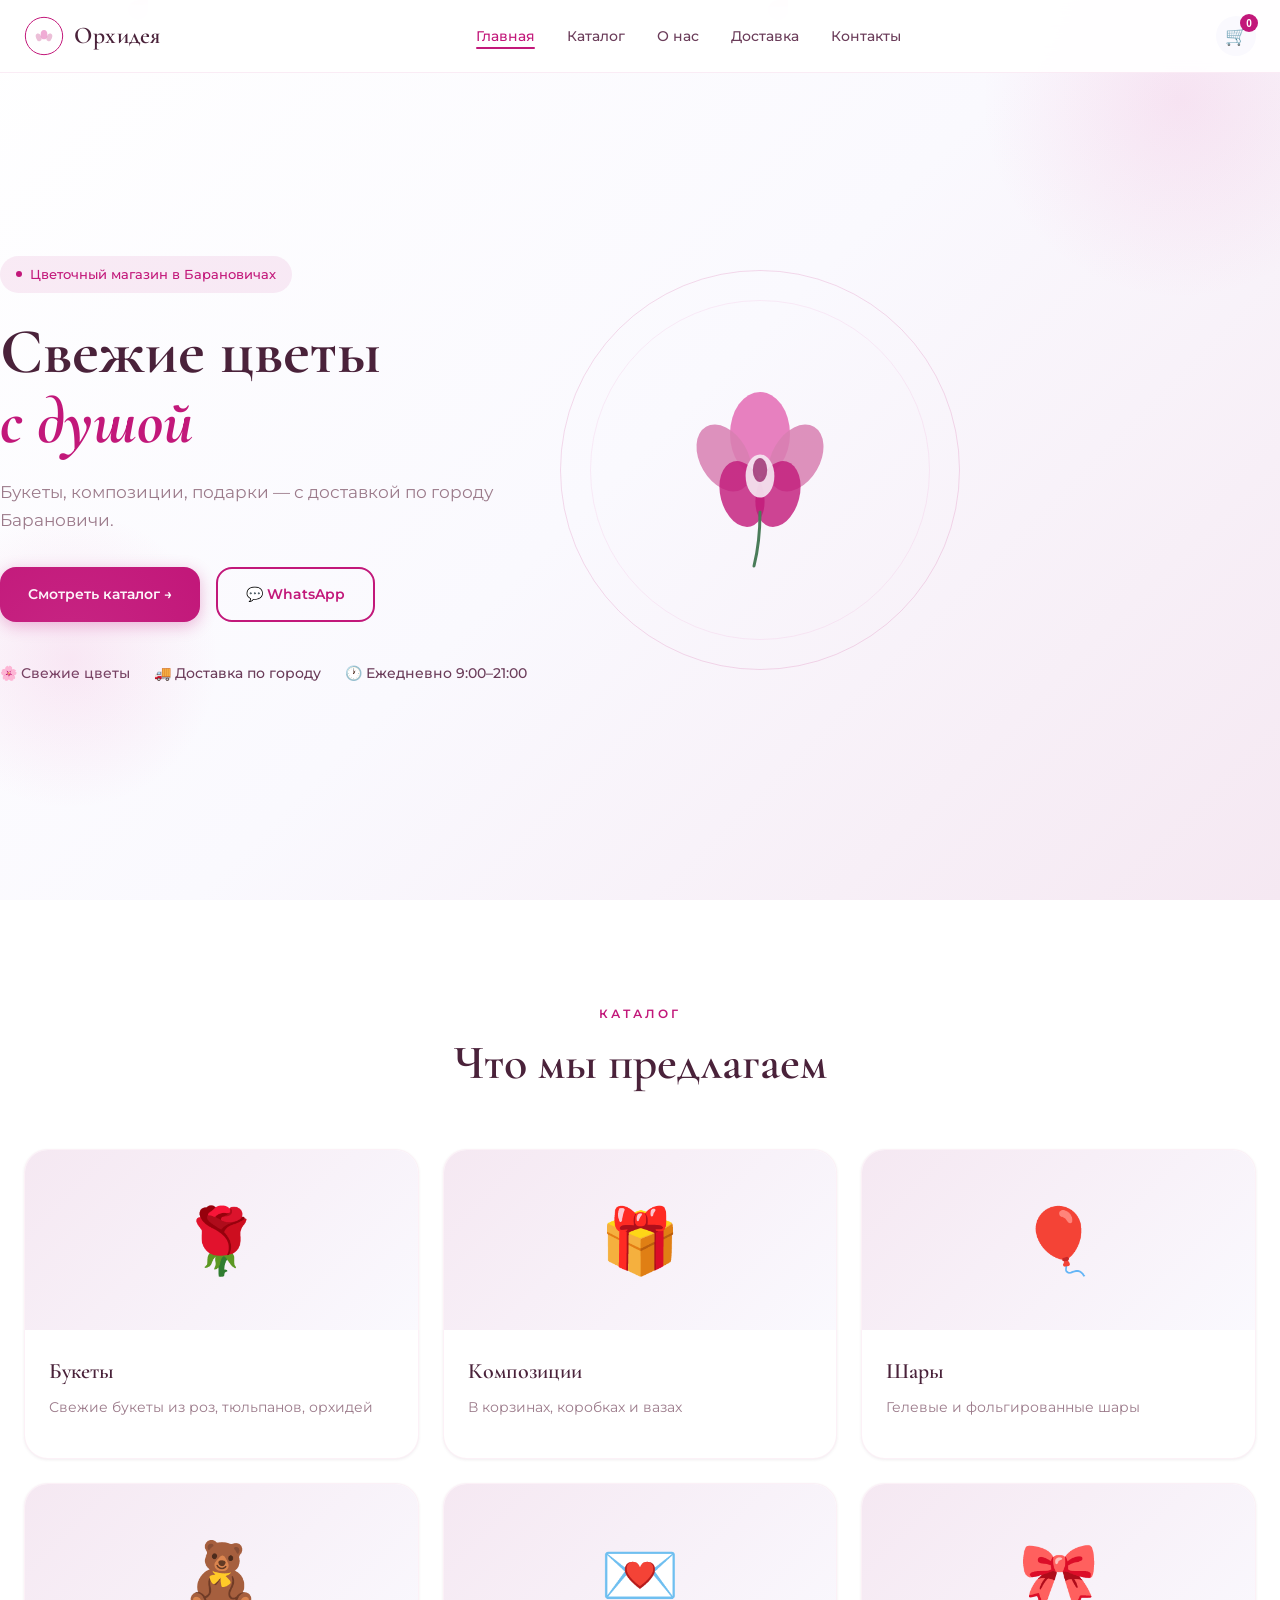
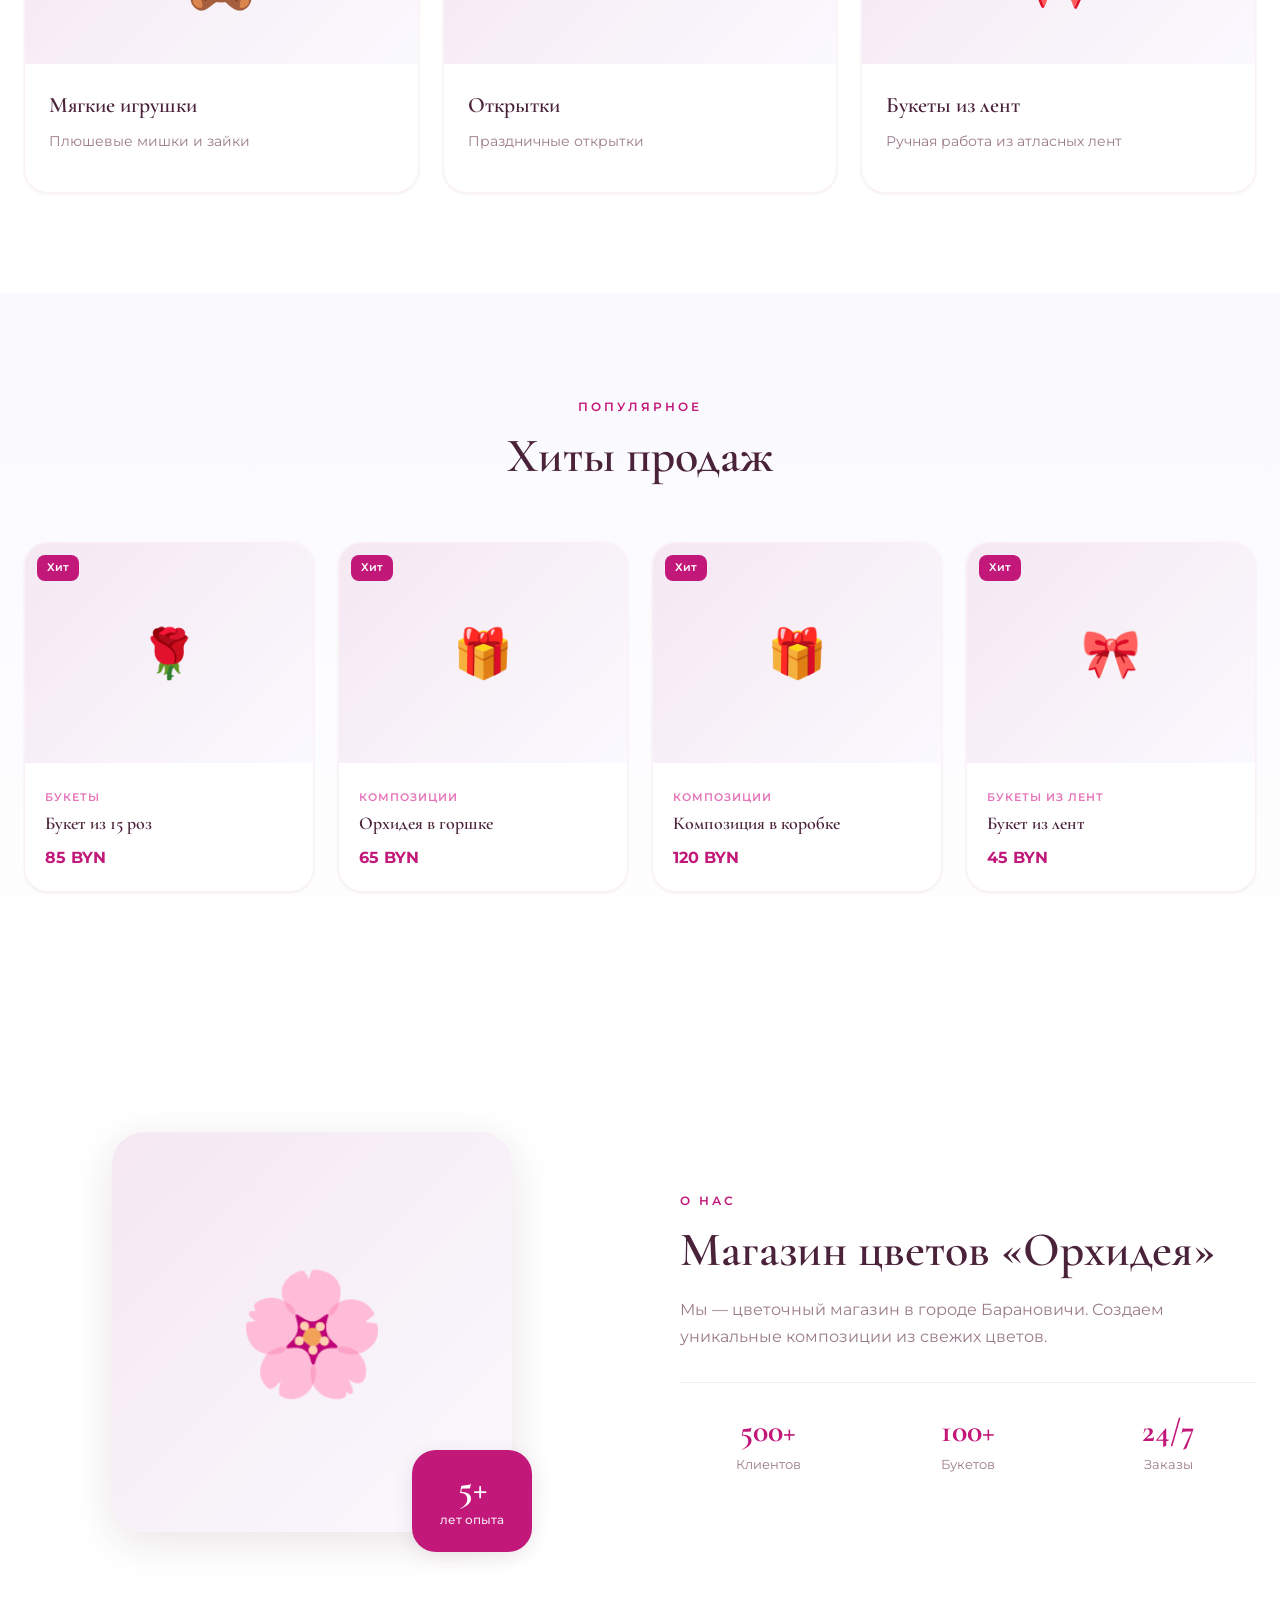
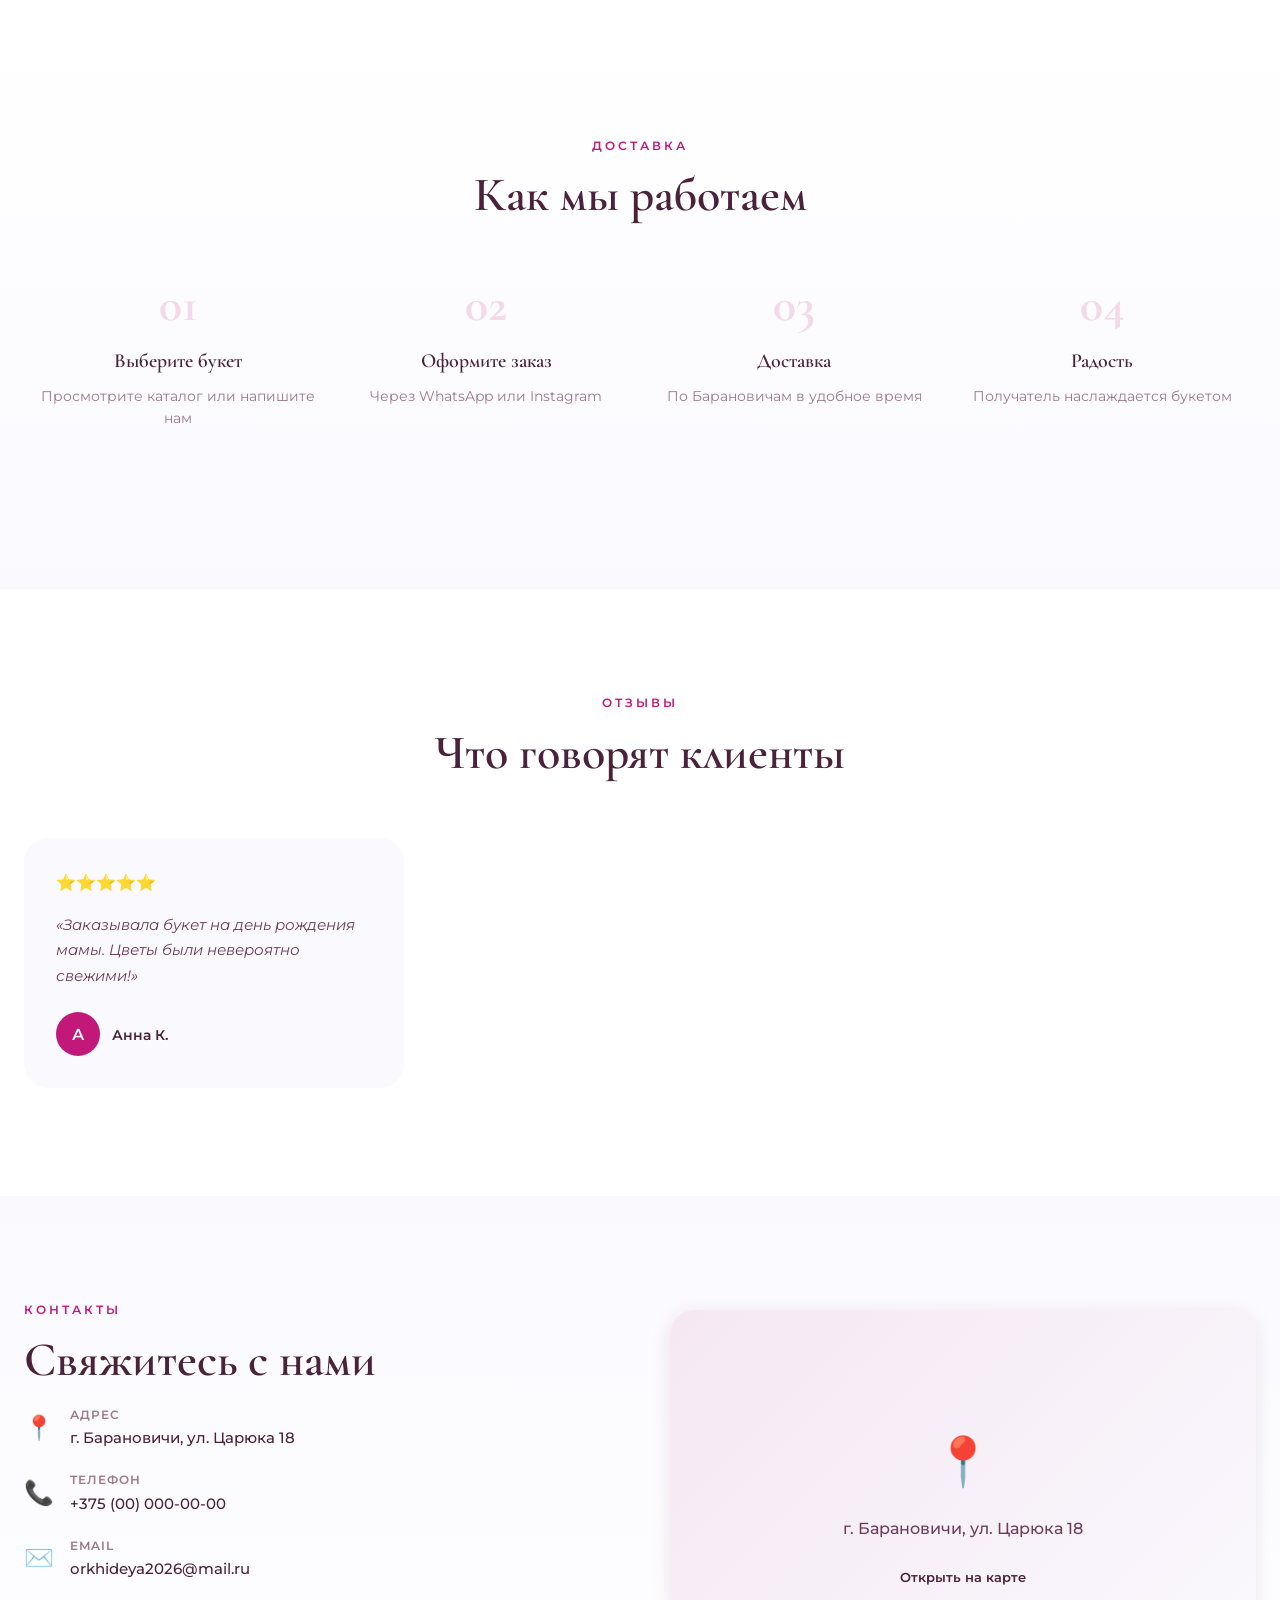
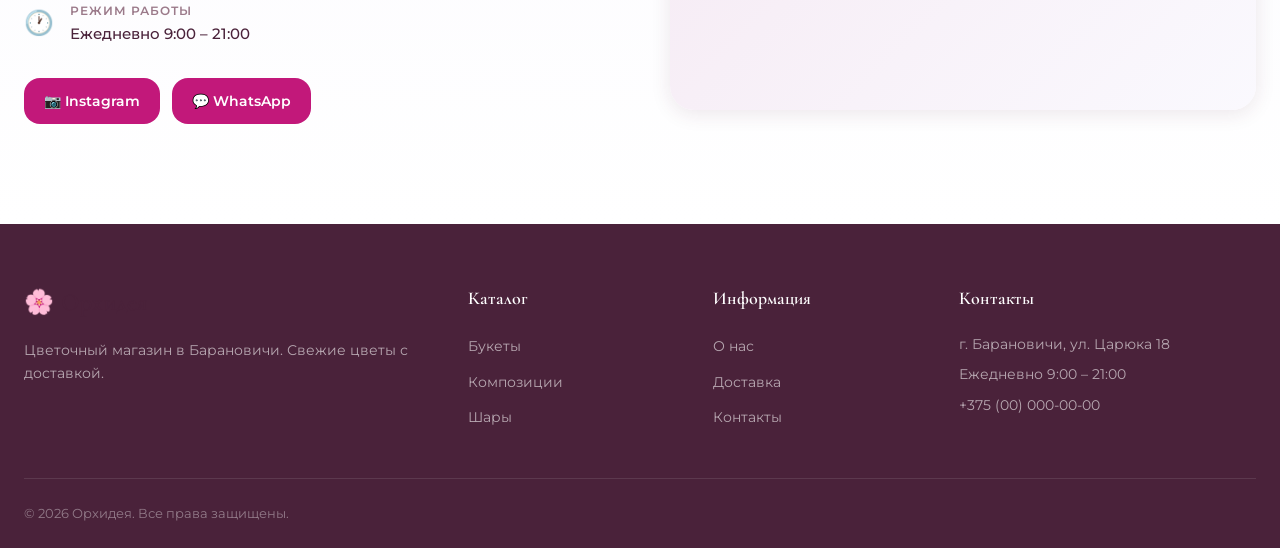
==== commit b4aa3778: "Update index.html" ====
--- a/index.html
+++ b/index.html
@@ -4,7 +4,6 @@
 <meta charset="UTF-8">
 <meta name="viewport" content="width=device-width, initial-scale=1.0">
 <title>Орхидея — Цветочный магазин</title>
-<link rel="preconnect" href="https://fonts.googleapis.com">
 <link href="https://fonts.googleapis.com/css2?family=Cormorant+Garamond:wght@400;600;700&family=Montserrat:wght@300;400;500;600&display=swap" rel="stylesheet">
 <link rel="stylesheet" href="styles.css">
 </head>
@@ -49,7 +48,7 @@
     <div class="hero-features">
       <div class="feature">🌸 Свежие цветы</div>
       <div class="feature">🚚 Доставка по городу</div>
-      <div class="feature">🕐 Ежедневно 9:00–20:00</div>
+      <div class="feature">🕐 Ежедневно 9:00–21:00</div>
     </div>
   </div>
   <div class="hero-image">
@@ -163,7 +162,7 @@
           <div class="contact-item">📍 <div class="contact-details"><span class="contact-label">Адрес</span><span class="contact-value">г. Барановичи, ул. Царюка 18</span></div></div>
           <div class="contact-item">📞 <div class="contact-details"><span class="contact-label">Телефон</span><a href="tel:+375000000000" class="contact-value">+375 (00) 000-00-00</a></div></div>
           <div class="contact-item">✉️ <div class="contact-details"><span class="contact-label">Email</span><a href="mailto:orkhideya2026@mail.ru" class="contact-value">orkhideya2026@mail.ru</a></div></div>
-          <div class="contact-item">🕐 <div class="contact-details"><span class="contact-label">Режим работы</span><span class="contact-value">Ежедневно 9:00 – 20:00</span></div></div>
+          <div class="contact-item">🕐 <div class="contact-details"><span class="contact-label">Режим работы</span><span class="contact-value">Ежедневно 9:00 – 21:00</span></div></div>
         </div>
         <div class="social-links">
           <a href="https://www.instagram.com/orkhideya2026" target="_blank" class="social-link">📷 Instagram</a>
@@ -186,7 +185,7 @@
       </div>
       <div class="footer-links"><h4>Каталог</h4><ul><li><a href="#catalog">Букеты</a></li><li><a href="#catalog">Композиции</a></li><li><a href="#catalog">Шары</a></li></ul></div>
       <div class="footer-links"><h4>Информация</h4><ul><li><a href="#about">О нас</a></li><li><a href="#delivery">Доставка</a></li><li><a href="#contacts">Контакты</a></li></ul></div>
-      <div class="footer-contact"><h4>Контакты</h4><p>г. Барановичи, ул. Царюка 18</p><p>Ежедневно 9:00 – 20:00</p><a href="tel:+375000000000">+375 (00) 000-00-00</a></div>
+      <div class="footer-contact"><h4>Контакты</h4><p>г. Барановичи, ул. Царюка 18</p><p>Ежедневно 9:00 – 21:00</p><a href="tel:+375000000000">+375 (00) 000-00-00</a></div>
     </div>
     <div class="footer-bottom"><p>© 2026 Орхидея. Все права защищены.</p></div>
   </div>
@@ -203,4 +202,4 @@
 <div class="scroll-top" id="scrollTop">↑</div>
 <script src="script.js"></script>
 </body>
-</html>+</html>
--- a/styles.css
+++ b/styles.css
@@ -3,7 +3,7 @@
   --primary-light: #E674B9;
   --primary-dark: #8B0F5A;
   --secondary: #F5E8F2;
-  --secondarysecondary-light: #FDF0F9;
+  --secondary-light: #FDF0F9;
   --text-dark: #4A223A;
   --text-medium: #6B3D5A;
   --text-light: #9B7A8A;
@@ -18,6 +18,7 @@
   --radius-sm: 8px;
   --radius-md: 16px;
   --radius-lg: 24px;
+  --radius-xl: 32px;
   --transition: all .3s cubic-bezier(.4,0,.2,1);
   --font-heading: 'Cormorant Garamond', serif;
   --font-body: 'Montserrat', sans-serif;
@@ -28,7 +29,6 @@
 body { font-family: var(--font-body); color: var(--text-dark); background: var(--bg-white); line-height: 1.6; overflow-x: hidden; }
 a { color: inherit; text-decoration: none; }
 ul { list-style: none; }
-img { max-width: 100%; display: block; }
 
 .container { width: 100%; max-width: 1280px; margin: 0 auto; padding: 0 24px; }
 @media(max-width:768px) { .container { padding: 0 16px; } }
@@ -48,37 +48,113 @@
 .scroll-top { position: fixed; bottom: 24px; right: 24px; width: 44px; height: 44px; border-radius: 50%; background: var(--primary); color: #fff; display: flex; align-items: center; justify-content: center; cursor: pointer; opacity: 0; visibility: hidden; transform: translateY(20px); transition: var(--transition); z-index: 100; box-shadow: var(--shadow-md); font-size: 20px; }
 .scroll-top.visible { opacity: 1; visibility: visible; transform: translateY(0); }
 
-/* Navbar */
+/* ========== NAVBAR ========== */
 .navbar { position: fixed; top: 0; left: 0; right: 0; z-index: 1000; background: rgba(255,255,255,.92); backdrop-filter: blur(20px); border-bottom: 1px solid rgba(194,24,122,.08); transition: var(--transition); }
 .navbar.scrolled { box-shadow: var(--shadow-sm); }
 .nav-container { max-width: 1280px; margin: 0 auto; padding: 0 24px; display: flex; align-items: center; justify-content: space-between; height: 72px; }
 .logo { display: flex; align-items: center; gap: 10px; }
 .logo-icon { width: 40px; height: 40px; }
 .logo-text { font-family: var(--font-heading); font-size: 24px; font-weight: 600; color: var(--text-dark); letter-spacing: .5px; }
+
 .nav-links { display: flex; align-items: center; gap: 32px; }
 .nav-links a { font-size: 14px; font-weight: 500; color: var(--text-medium); transition: var(--transition); position: relative; padding: 4px 0; }
 .nav-links a::after { content: ''; position: absolute; bottom: 0; left: 0; width: 0; height: 2px; background: var(--primary); border-radius: 2px; transition: var(--transition); }
 .nav-links a:hover, .nav-links a.active { color: var(--primary); }
 .nav-links a:hover::after, .nav-links a.active::after { width: 100%; }
+
 .nav-actions { display: flex; align-items: center; gap: 12px; }
-.cart-btn, .phone-link { width: 40px; height: 40px; border-radius: 50%; display: flex; align-items: center; justify-content: center; color: var(--text-medium); background: var(--bg-light); transition: var(--transition); border: none; cursor: pointer; font-size: 18px; }
-.cart-btn:hover, .phone-link:hover { background: var(--secondary); color: var(--primary); }
+.cart-btn { width: 40px; height: 40px; border-radius: 50%; display: flex; align-items: center; justify-content: center; color: var(--text-medium); background: var(--bg-light); transition: var(--transition); border: none; cursor: pointer; font-size: 18px; }
+.cart-btn:hover { background: var(--secondary); color: var(--primary); }
 .cart-btn { position: relative; }
 .cart-count { position: absolute; top: -2px; right: -2px; width: 18px; height: 18px; border-radius: 50%; background: var(--primary); color: #fff; font-size: 10px; font-weight: 700; display: flex; align-items: center; justify-content: center; }
-.menu-toggle { display: none; flex-direction: column; gap: 5px; padding: 8px; background: none; border: none; cursor: pointer; }
-.menu-toggle span { display: block; width: 22px; height: 2px; background: var(--text-dark); border-radius: 2px; transition: var(--transition); }
-.menu-toggle.active span:nth-child(1) { transform: rotate(45deg) translate(5px,5px); }
-.menu-toggle.active span:nth-child(2) { opacity: 0; }
-.menu-toggle.active span:nth-child(3) { transform: rotate(-45deg) translate(5px,-5px); }
-
+
+/* ========== BURGER MENU (OPTIMIZED) ========== */
+.menu-toggle {
+  display: none;
+  width: 44px;
+  height: 44px;
+  border-radius: 12px;
+  background: var(--bg-light);
+  border: none;
+  cursor: pointer;
+  align-items: center;
+  justify-content: center;
+  position: relative;
+  transition: var(--transition);
+  box-shadow: var(--shadow-sm);
+}
+
+.menu-toggle:hover {
+  background: var(--secondary);
+}
+
+.menu-toggle span {
+  display: block;
+  width: 20px;
+  height: 2px;
+  background: var(--text-dark);
+  border-radius: 2px;
+  transition: var(--transition);
+  position: absolute;
+  left: 12px;
+}
+
+.menu-toggle span:nth-child(1) { top: 14px; }
+.menu-toggle span:nth-child(2) { top: 21px; width: 14px; left: 12px; }
+.menu-toggle span:nth-child(3) { top: 28px; }
+
+.menu-toggle.active span:nth-child(1) { transform: rotate(45deg); top: 21px; }
+.menu-toggle.active span:nth-child(2) { opacity: 0; transform: scaleX(0); }
+.menu-toggle.active span:nth-child(3) { transform: rotate(-45deg); top: 21px; }
+
+/* ========== MOBILE NAV ========== */
 @media(max-width:900px) {
-  .nav-links { position: fixed; top: 72px; left: 0; right: 0; background: rgba(255,255,255,.98); backdrop-filter: blur(20px); flex-direction: column; padding: 24px; gap: 0; transform: translateY(-100%); opacity: 0; visibility: hidden; transition: var(--transition); border-bottom: 1px solid var(--secondary); }
-  .nav-links.open { transform: translateY(0); opacity: 1; visibility: visible; }
-  .nav-links a { padding: 12px 0; font-size: 16px; width: 100%; text-align: center; }
+  .nav-links {
+    position: fixed;
+    top: 72px;
+    left: 16px;
+    right: 16px;
+    background: rgba(255,255,255,.98);
+    backdrop-filter: blur(20px);
+    flex-direction: column;
+    padding: 16px 24px;
+    border-radius: var(--radius-lg);
+    gap: 0;
+    transform: translateY(-20px) scale(0.95);
+    opacity: 0;
+    visibility: hidden;
+    transition: var(--transition);
+    box-shadow: var(--shadow-lg);
+    border: 1px solid var(--secondary);
+  }
+  
+  .nav-links.open {
+    transform: translateY(0) scale(1);
+    opacity: 1;
+    visibility: visible;
+  }
+  
+  .nav-links a {
+    padding: 14px 0;
+    font-size: 15px;
+    font-weight: 500;
+    width: 100%;
+    text-align: left;
+    color: var(--text-medium);
+    border-bottom: 1px solid var(--gray-light);
+    display: flex;
+    align-items: center;
+    gap: 12px;
+  }
+  
+  .nav-links a:last-child { border-bottom: none; }
+  .nav-links a::after { display: none; }
+  .nav-links a.active { color: var(--primary); font-weight: 600; }
+  
   .menu-toggle { display: flex; }
 }
 
-/* Hero */
+/* ========== HERO ========== */
 .hero { position: relative; min-height: 100vh; display: flex; align-items: center; padding: 120px 0 80px; overflow: hidden; background: linear-gradient(135deg, var(--bg-white) 0%, var(--bg-light) 50%, var(--secondary) 100%); }
 .hero-bg { position: absolute; inset: 0; overflow: hidden; pointer-events: none; }
 .hero-orchid { position: absolute; border-radius: 50%; background: radial-gradient(circle, rgba(230,116,185,.15) 0%, transparent 70%); animation: float 8s ease-in-out infinite; }
@@ -119,7 +195,7 @@
 .center-flower { position: absolute; inset: 80px; display: flex; align-items: center; justify-content: center; animation: gentleFloat 6s ease-in-out infinite; }
 @keyframes gentleFloat { 0%,100% { transform: translateY(0); } 50% { transform: translateY(-15px); } }
 
-/* Categories */
+/* ========== CATEGORIES ========== */
 .categories { padding: 100px 0; background: var(--bg-white); }
 .categories-grid { display: grid; grid-template-columns: repeat(3, 1fr); gap: 24px; }
 @media(max-width:900px) { .categories-grid { grid-template-columns: repeat(2, 1fr); } }
@@ -132,7 +208,7 @@
 .category-info h3 { font-family: var(--font-heading); font-size: 22px; font-weight: 600; color: var(--text-dark); margin-bottom: 8px; }
 .category-info p { font-size: 14px; color: var(--text-light); margin-bottom: 16px; line-height: 1.5; }
 
-/* Featured */
+/* ========== FEATURED ========== */
 .featured { padding: 100px 0; background: linear-gradient(180deg, var(--bg-light) 0%, var(--bg-white) 100%); }
 .products-grid { display: grid; grid-template-columns: repeat(4, 1fr); gap: 24px; margin-bottom: 40px; }
 @media(max-width:1100px) { .products-grid { grid-template-columns: repeat(3, 1fr); } }
@@ -148,7 +224,7 @@
 .product-name { font-family: var(--font-heading); font-size: 18px; font-weight: 600; color: var(--text-dark); margin-bottom: 8px; }
 .product-price { font-size: 16px; font-weight: 700; color: var(--primary); }
 
-/* About */
+/* ========== ABOUT ========== */
 .about { padding: 100px 0; background: var(--bg-white); }
 .about-grid { display: grid; grid-template-columns: 1fr 1fr; gap: 80px; align-items: center; }
 @media(max-width:900px) { .about-grid { grid-template-columns: 1fr; gap: 48px; } }
@@ -166,7 +242,7 @@
 .stat-number { display: block; font-family: var(--font-heading); font-size: 32px; font-weight: 700; color: var(--primary); line-height: 1; margin-bottom: 4px; }
 .stat-label { font-size: 13px; color: var(--text-light); }
 
-/* Delivery */
+/* ========== DELIVERY ========== */
 .delivery { padding: 100px 0; background: linear-gradient(180deg, var(--bg-white) 0%, var(--bg-light) 100%); }
 .delivery-steps { display: flex; align-items: flex-start; gap: 0; margin-bottom: 60px; }
 @media(max-width:800px) { .delivery-steps { flex-direction: column; gap: 32px; } }
@@ -177,7 +253,7 @@
 .step h3 { font-family: var(--font-heading); font-size: 20px; font-weight: 600; color: var(--text-dark); margin-bottom: 8px; }
 .step p { font-size: 14px; color: var(--text-light); line-height: 1.6; }
 
-/* Testimonials */
+/* ========== TESTIMONIALS ========== */
 .testimonials { padding: 100px 0; background: var(--bg-white); }
 .testimonials-slider { display: flex; gap: 24px; overflow-x: auto; scroll-snap-type: x mandatory; scrollbar-width: none; padding-bottom: 8px; }
 .testimonials-slider::-webkit-scrollbar { display: none; }
@@ -189,7 +265,7 @@
 .author-avatar { width: 44px; height: 44px; border-radius: 50%; background: var(--primary); color: #fff; display: flex; align-items: center; justify-content: center; font-size: 16px; font-weight: 600; }
 .author-name { font-size: 14px; font-weight: 600; color: var(--text-dark); }
 
-/* Contacts */
+/* ========== CONTACTS ========== */
 .contacts { padding: 100px 0; background: linear-gradient(180deg, var(--bg-light) 0%, var(--bg-white) 100%); }
 .contacts-grid { display: grid; grid-template-columns: 1fr 1fr; gap: 60px; align-items: center; }
 @media(max-width:900px) { .contacts-grid { grid-template-columns: 1fr; gap: 48px; } }
@@ -208,7 +284,7 @@
 .map-placeholder { width: 100%; height: 100%; background: linear-gradient(135deg, var(--secondary) 0%, var(--bg-light) 100%); display: flex; flex-direction: column; align-items: center; justify-content: center; gap: 16px; text-align: center; padding: 24px; font-size: 48px; }
 .map-placeholder p { font-size: 16px; color: var(--text-medium); font-weight: 500; }
 
-/* Footer */
+/* ========== FOOTER ========== */
 .footer { background: var(--text-dark); color: rgba(255,255,255,.7); padding: 60px 0 0; }
 .footer-grid { display: grid; grid-template-columns: 2fr 1fr 1fr 1.5fr; gap: 48px; margin-bottom: 48px; }
 @media(max-width:900px) { .footer-grid { grid-template-columns: 1fr 1fr; gap: 32px; } }
@@ -224,7 +300,7 @@
 .footer-bottom { padding: 24px 0; border-top: 1px solid rgba(255,255,255,.1); display: flex; justify-content: space-between; align-items: center; flex-wrap: wrap; gap: 8px; }
 .footer-bottom p { font-size: 13px; color: rgba(255,255,255,.4); }
 
-/* Modal */
+/* ========== MODAL ========== */
 .modal-overlay { position: fixed; inset: 0; background: rgba(74,34,58,.5); backdrop-filter: blur(8px); z-index: 2000; display: flex; align-items: center; justify-content: center; padding: 24px; opacity: 0; visibility: hidden; transition: var(--transition); }
 .modal-overlay.active { opacity: 1; visibility: visible; }
 .modal { background: var(--bg-white); border-radius: var(--radius-lg); width: 100%; max-width: 500px; max-height: 90vh; overflow-y: auto; box-shadow: var(--shadow-lg); transform: scale(.95); transition: var(--transition); }
@@ -248,4 +324,4 @@
   .hero-features { justify-content: center; }
   .about-stats { grid-template-columns: 1fr; }
   .footer-bottom { flex-direction: column; text-align: center; }
-}+            }
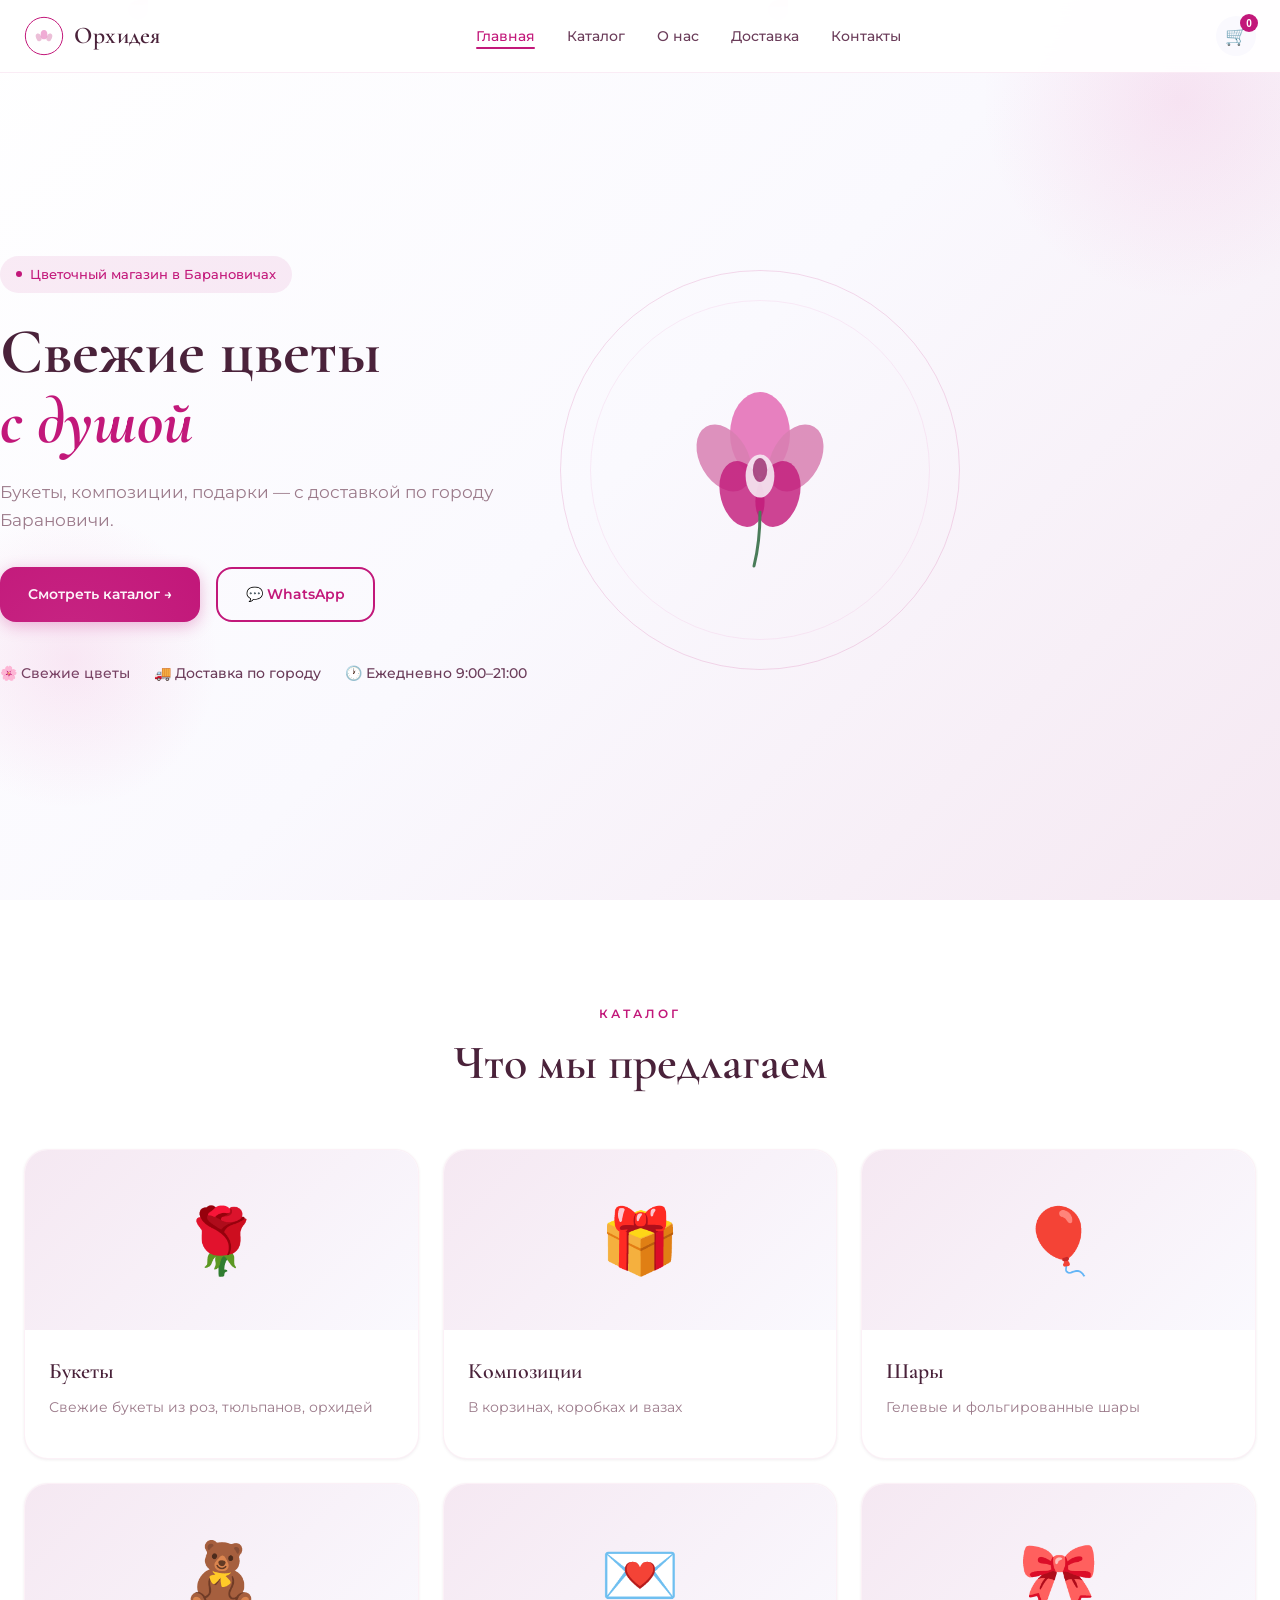
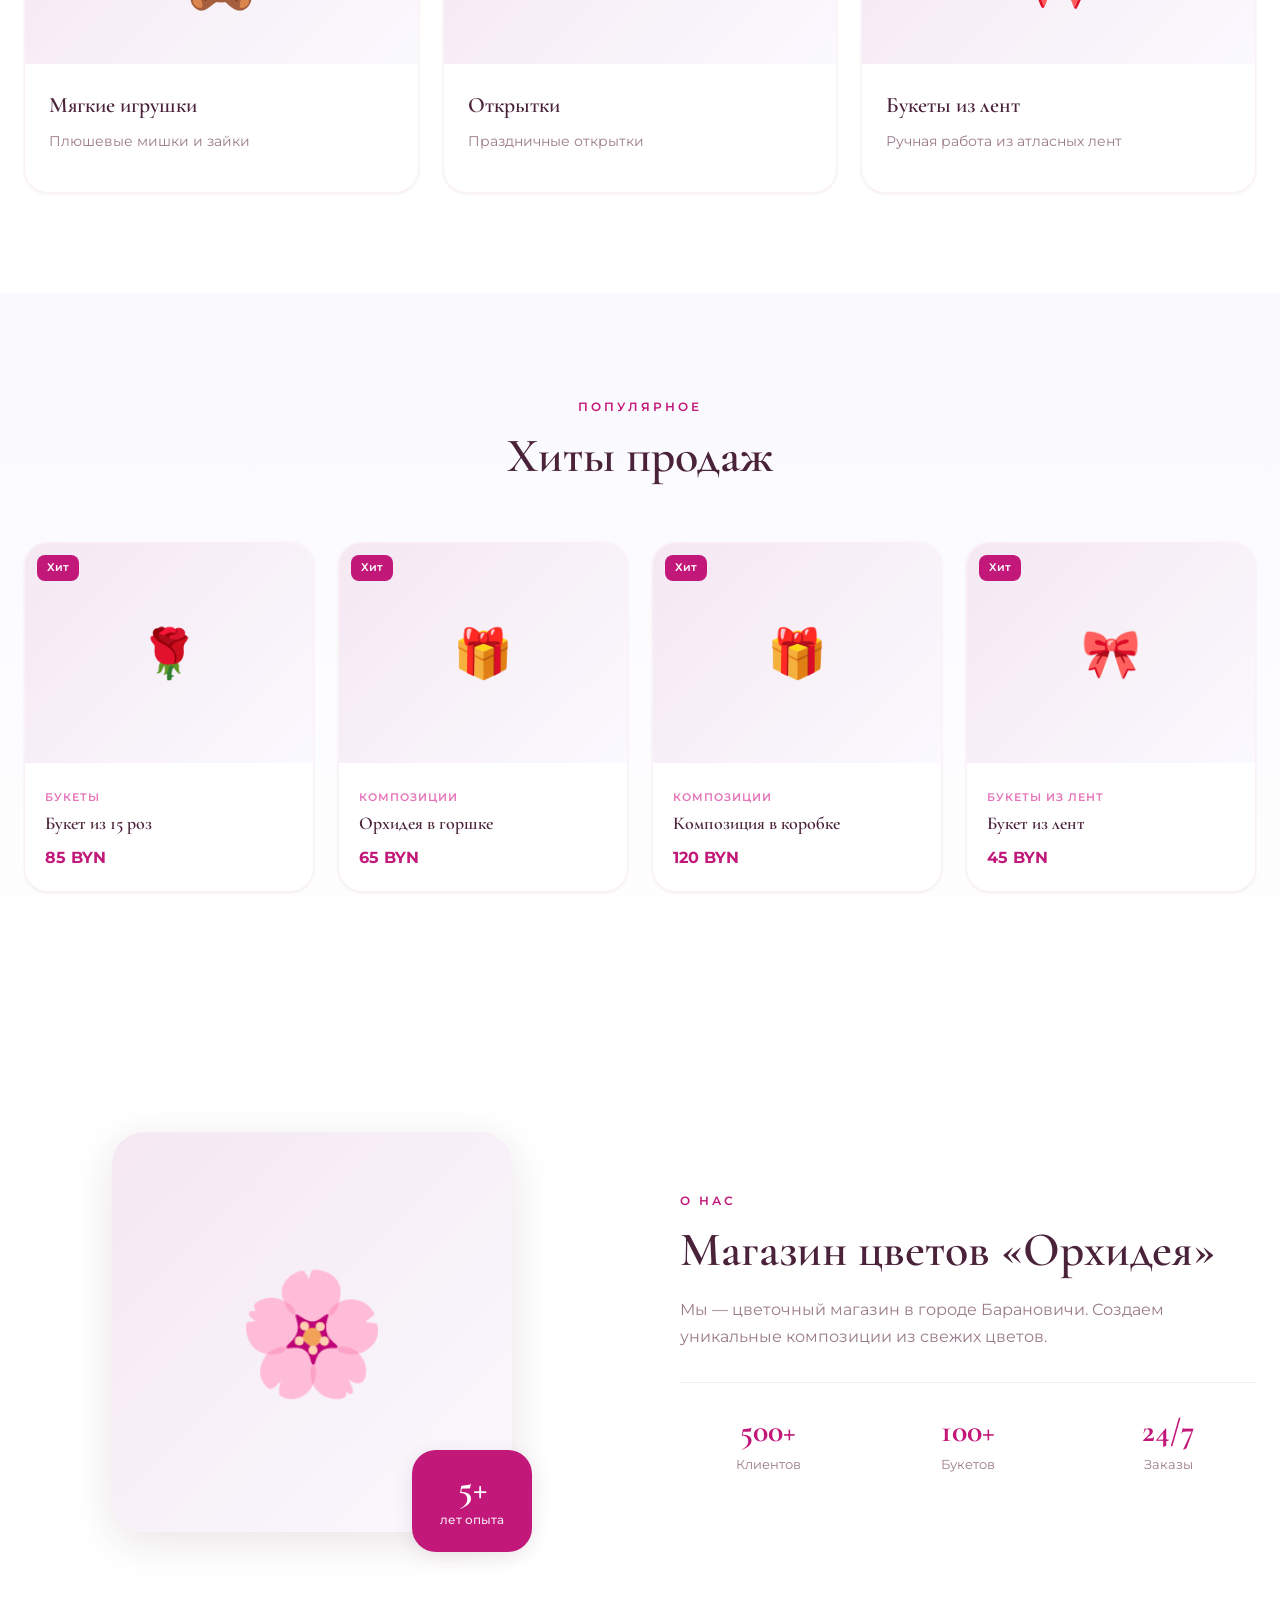
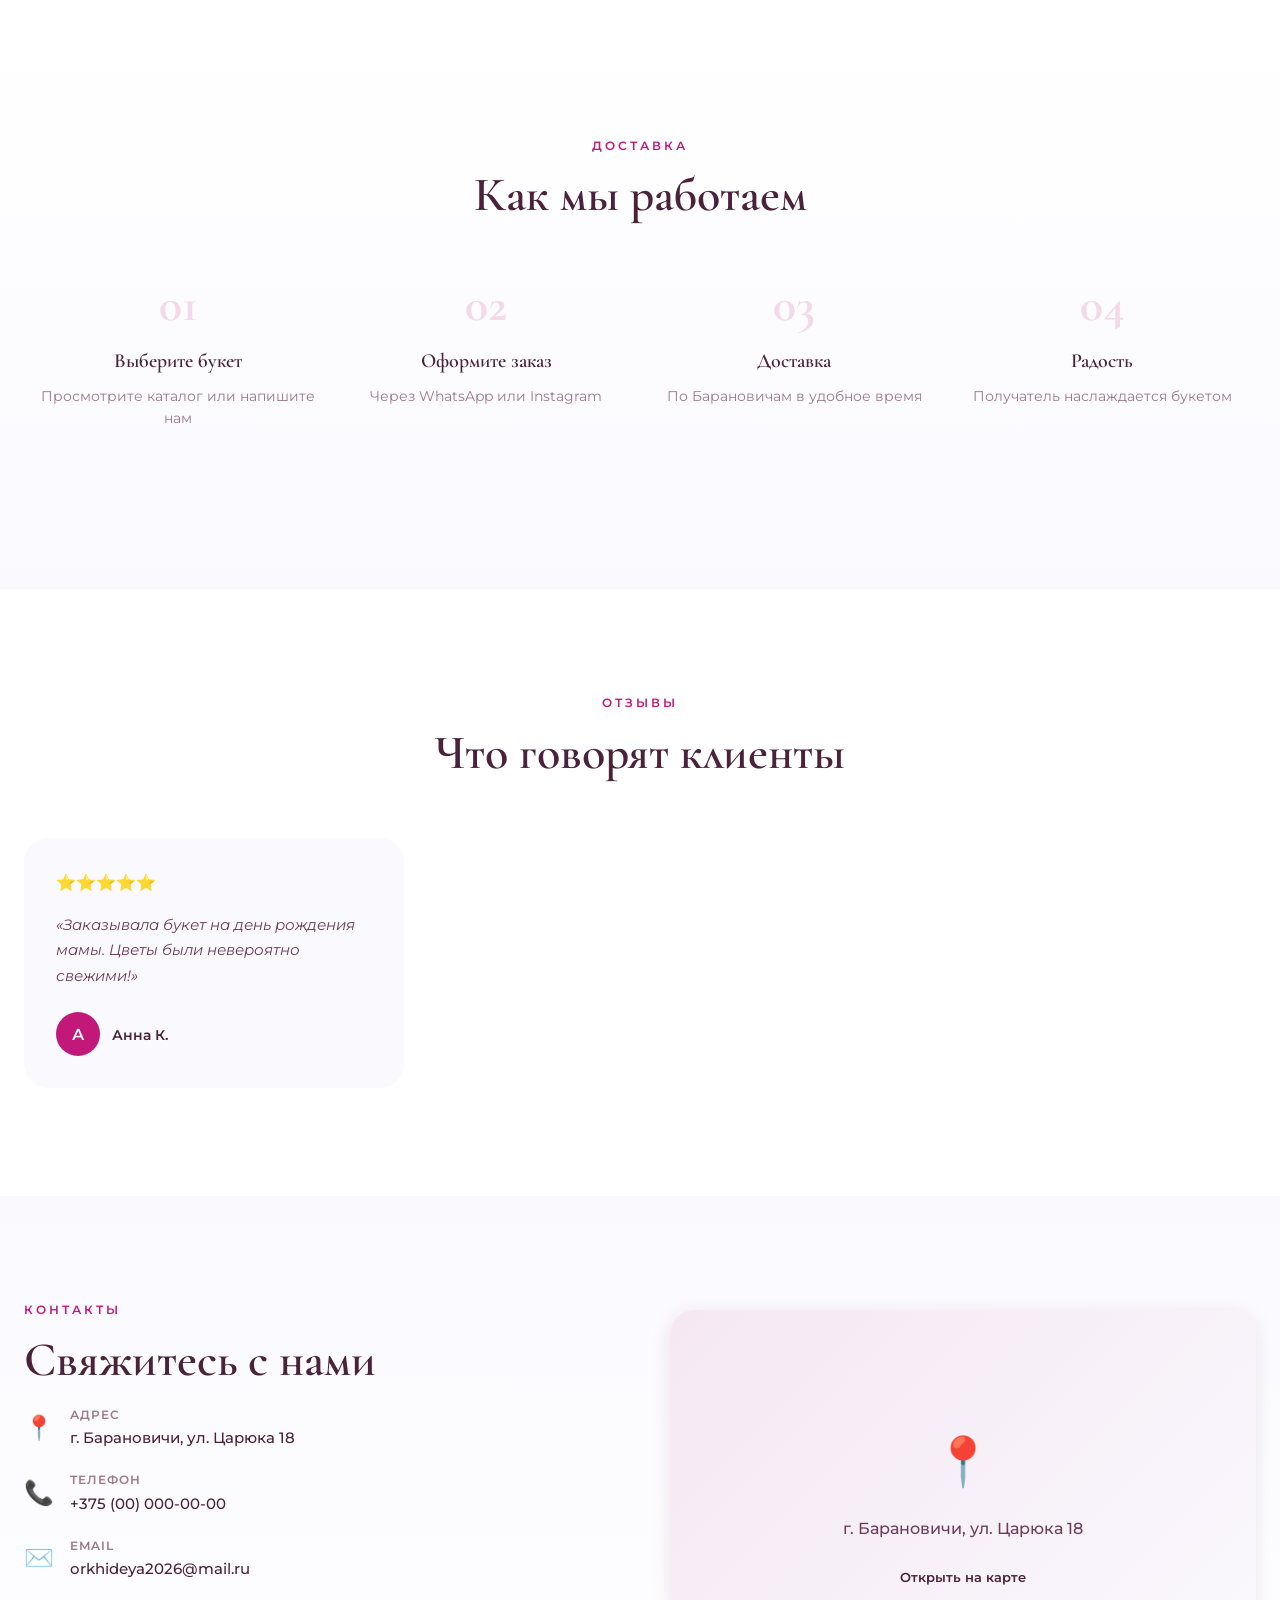
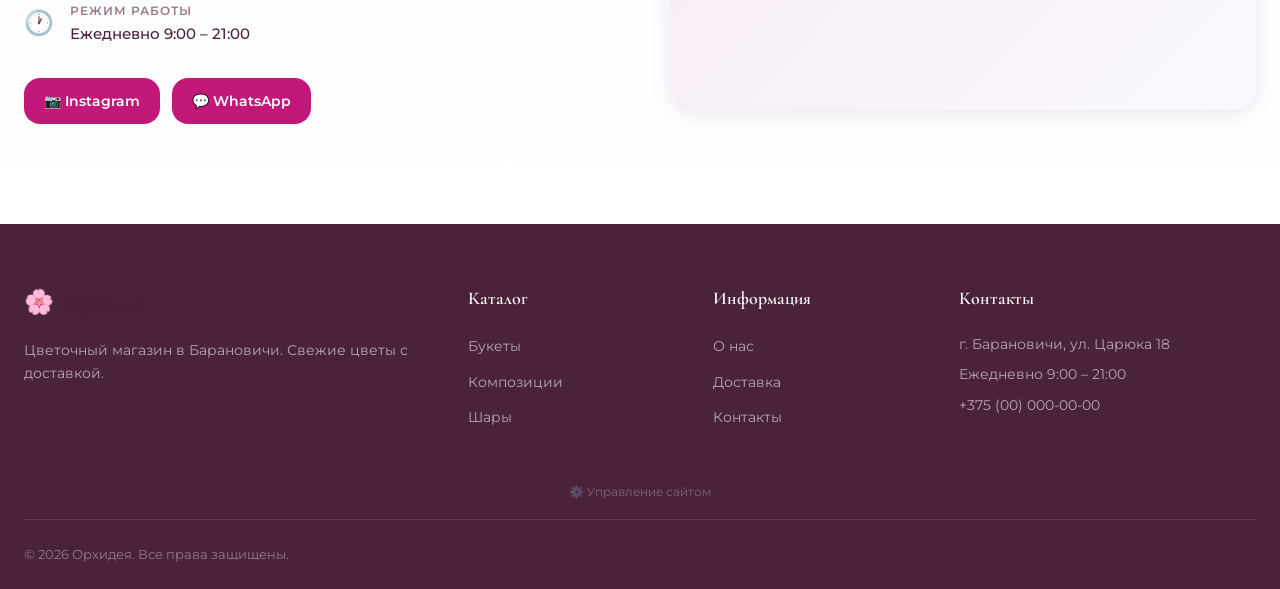
==== commit f0121221: "Update index.html" ====
--- a/index.html
+++ b/index.html
@@ -187,7 +187,10 @@
       <div class="footer-links"><h4>Информация</h4><ul><li><a href="#about">О нас</a></li><li><a href="#delivery">Доставка</a></li><li><a href="#contacts">Контакты</a></li></ul></div>
       <div class="footer-contact"><h4>Контакты</h4><p>г. Барановичи, ул. Царюка 18</p><p>Ежедневно 9:00 – 21:00</p><a href="tel:+375000000000">+375 (00) 000-00-00</a></div>
     </div>
-    <div class="footer-bottom"><p>© 2026 Орхидея. Все права защищены.</p></div>
+    <div style="text-align:center;margin-bottom:16px;">
+  <a href="admin.html" style="font-size:12px;color:rgba(255,255,255,.3);text-decoration:none;transition:color .3s;" onmouseover="this.style.color='rgba(255,255,255,.6)';" onmouseout="this.style.color='rgba(255,255,255,.3)';">⚙️ Управление сайтом</a>
+</div>
+<div class="footer-bottom"><p>© 2026 Орхидея. Все права защищены.</p></div>
   </div>
 </footer>
 
